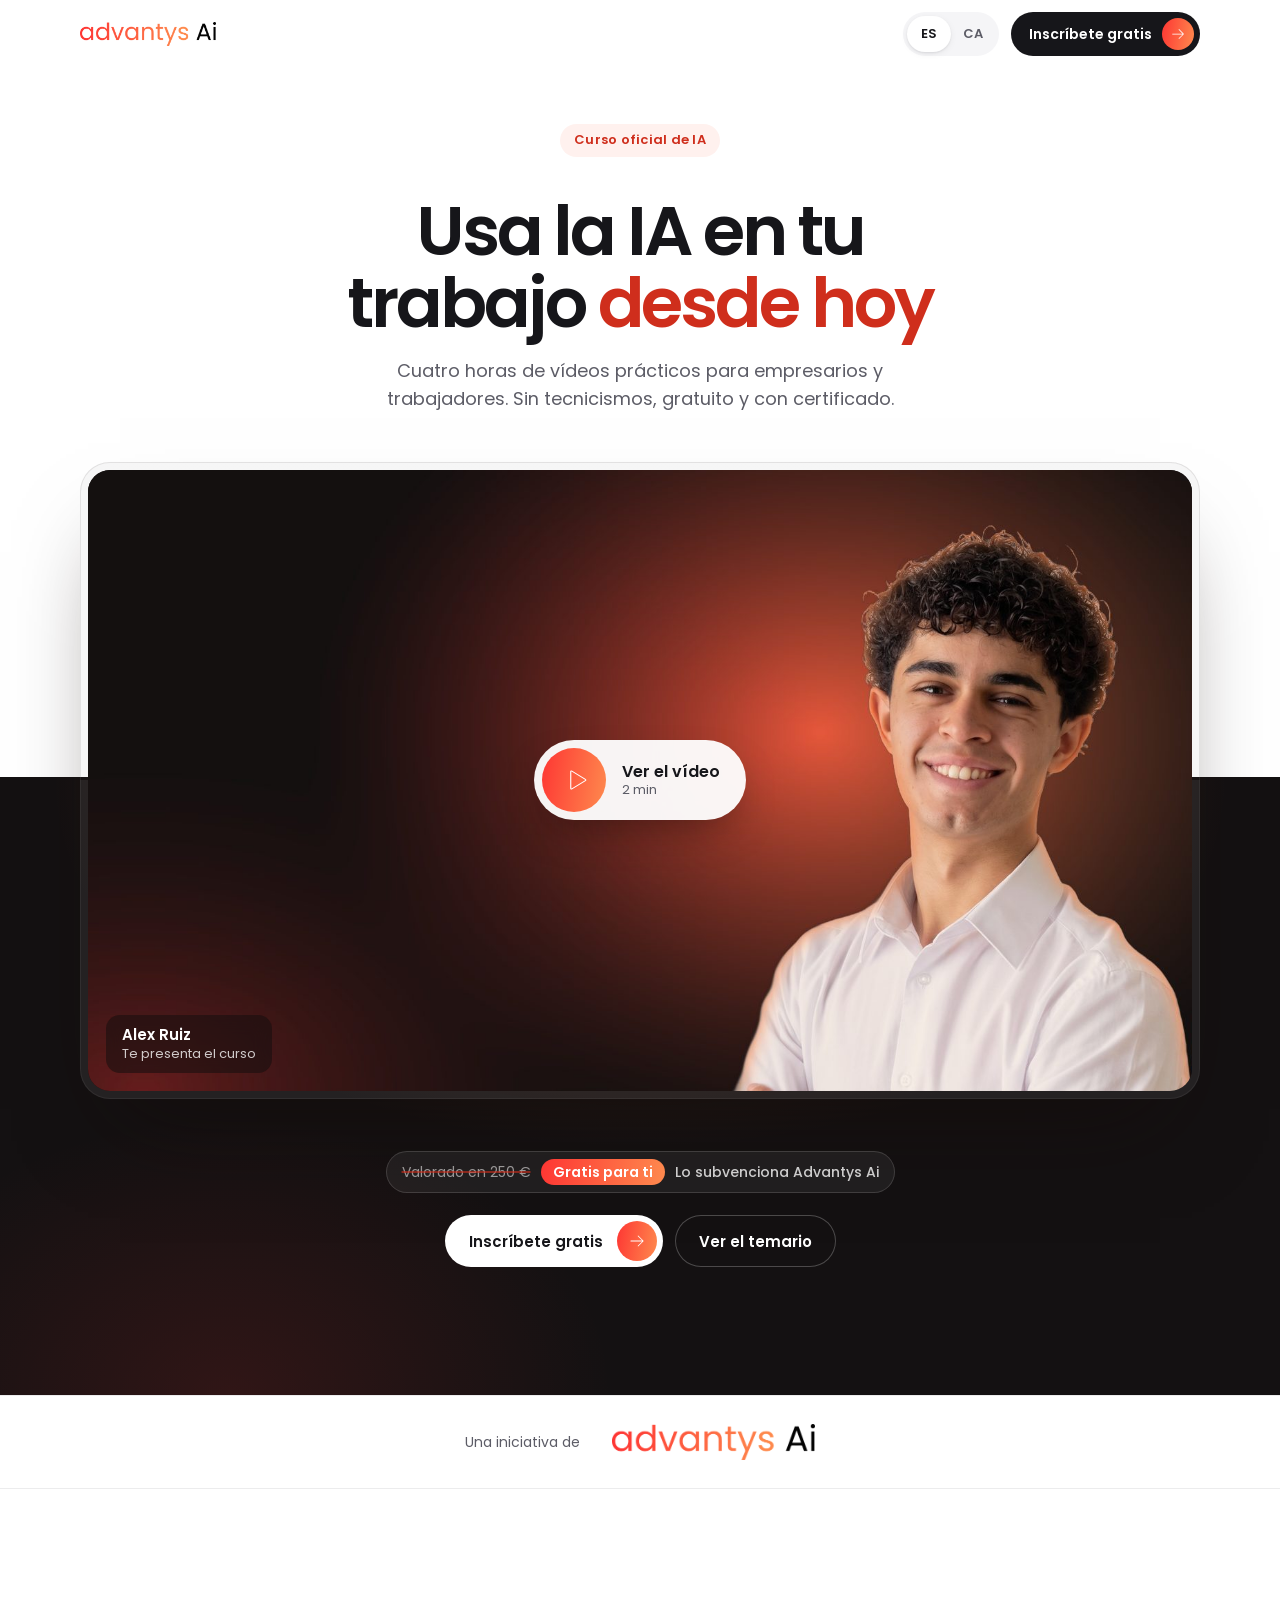
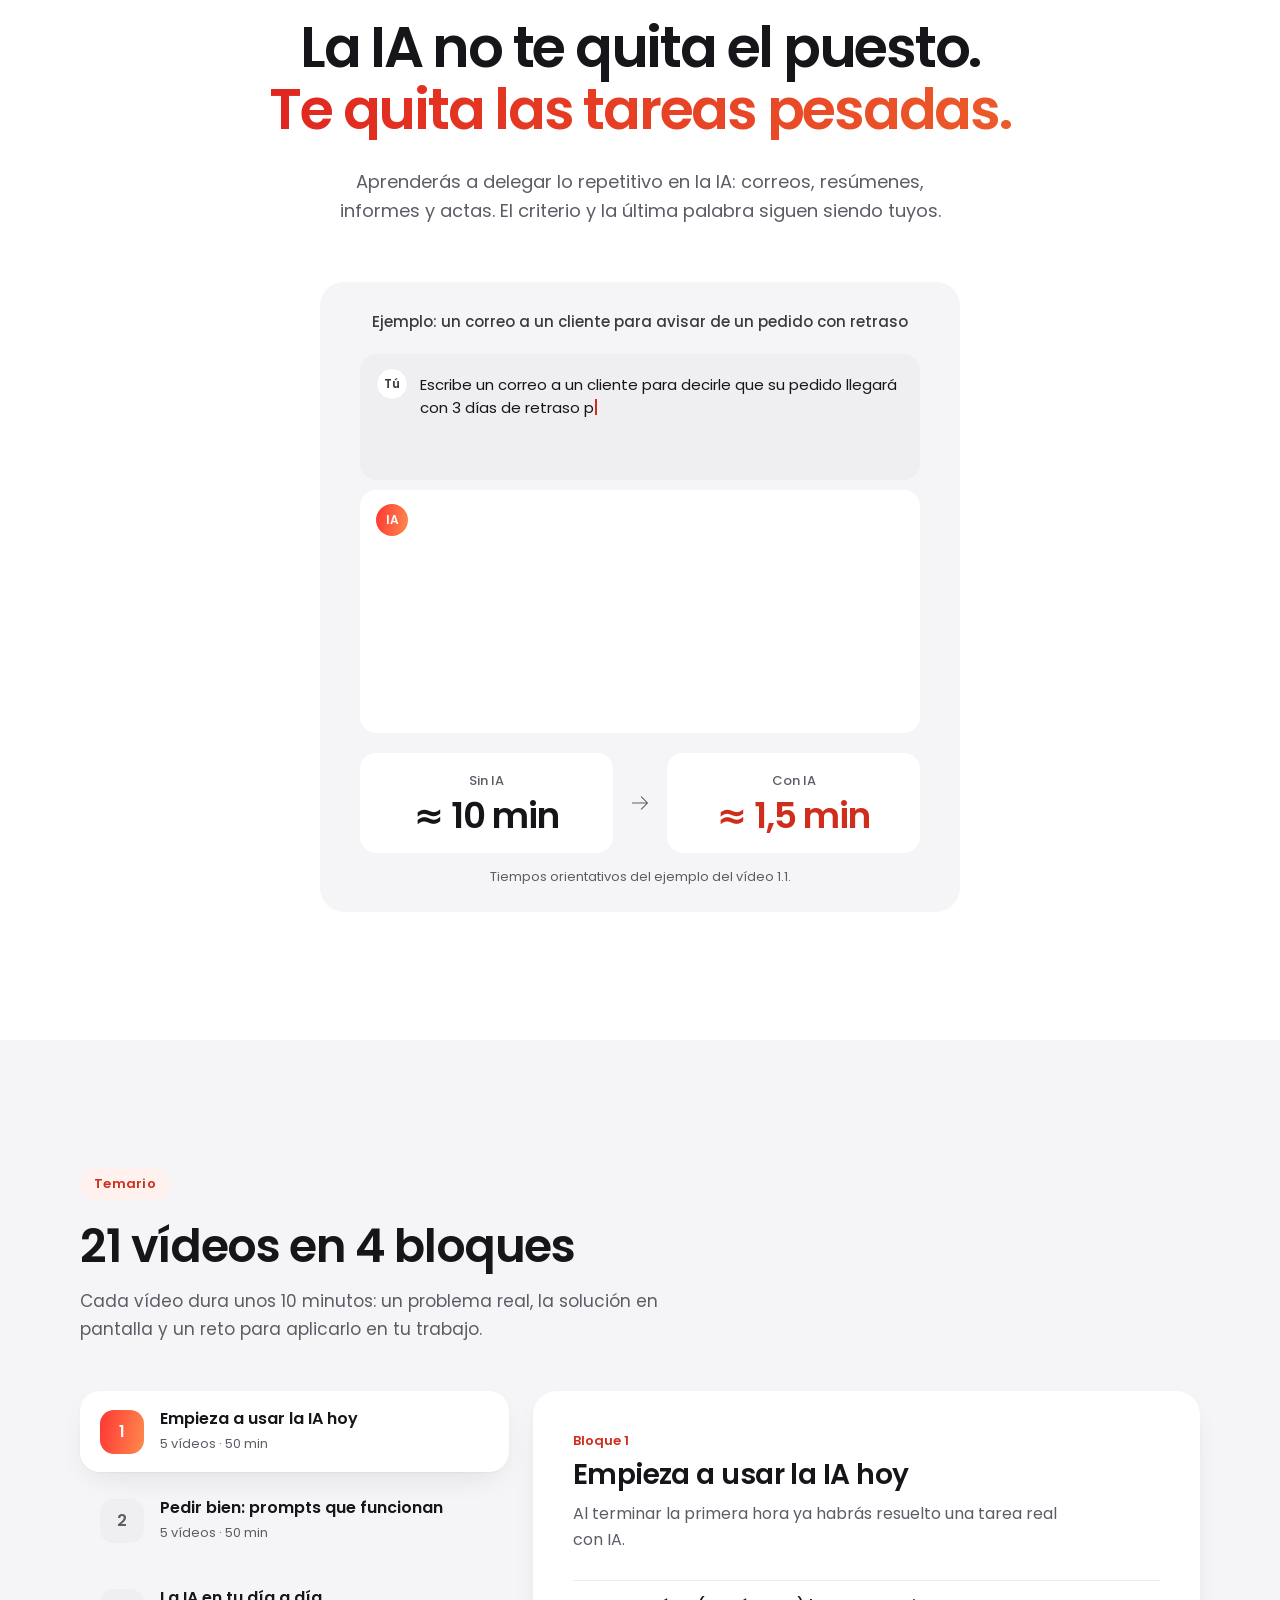
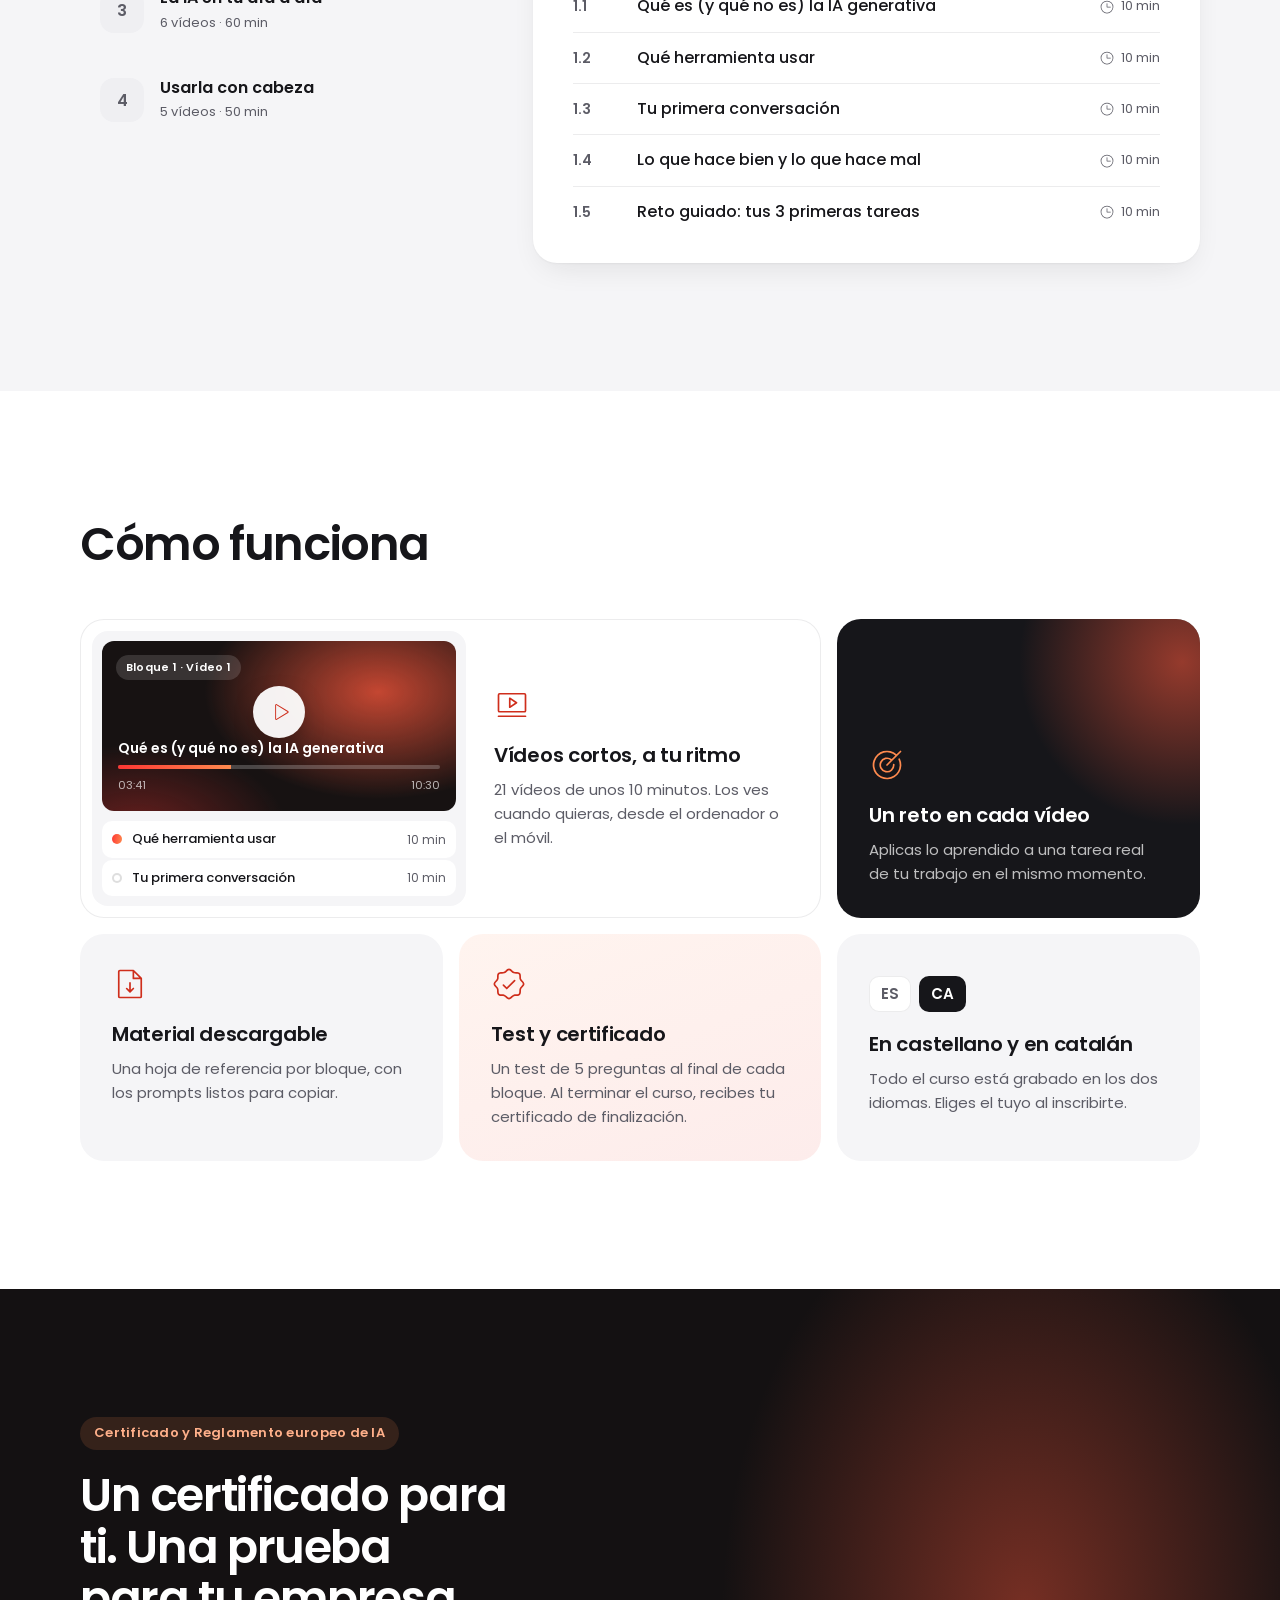
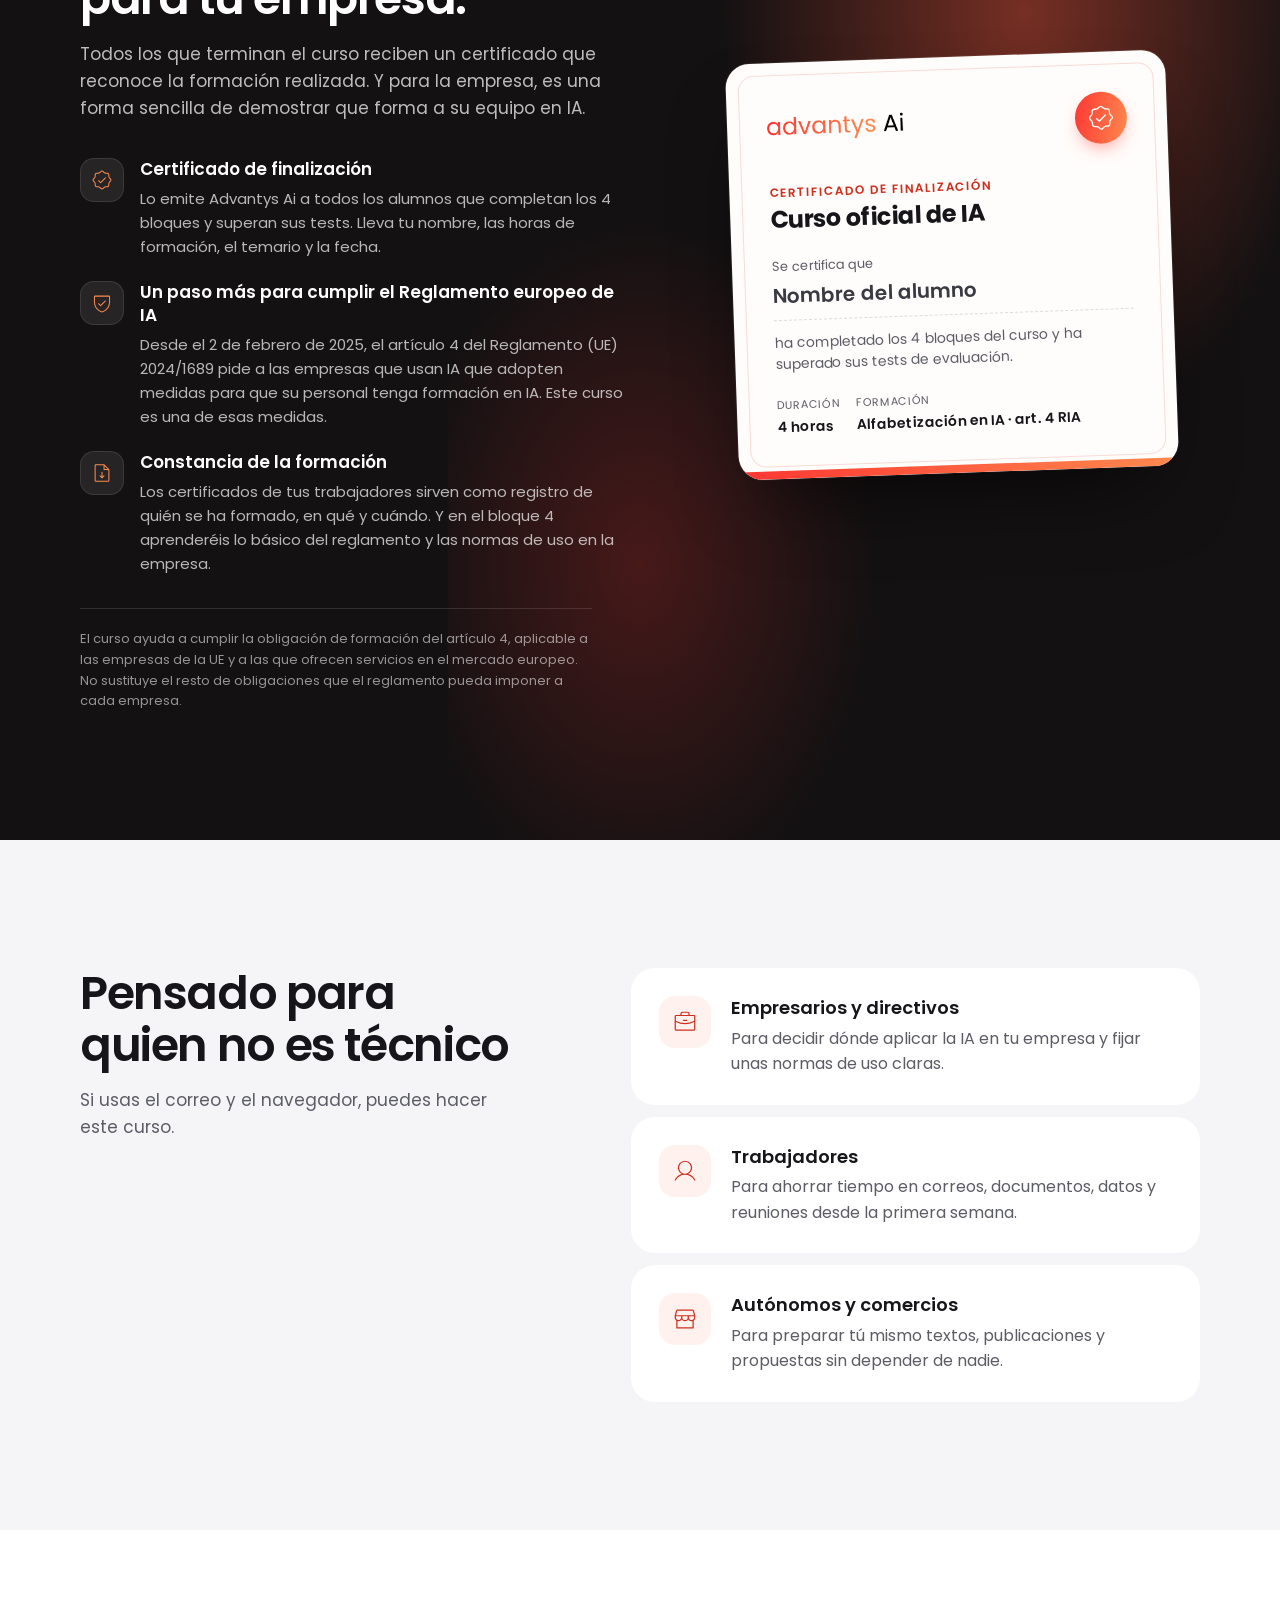
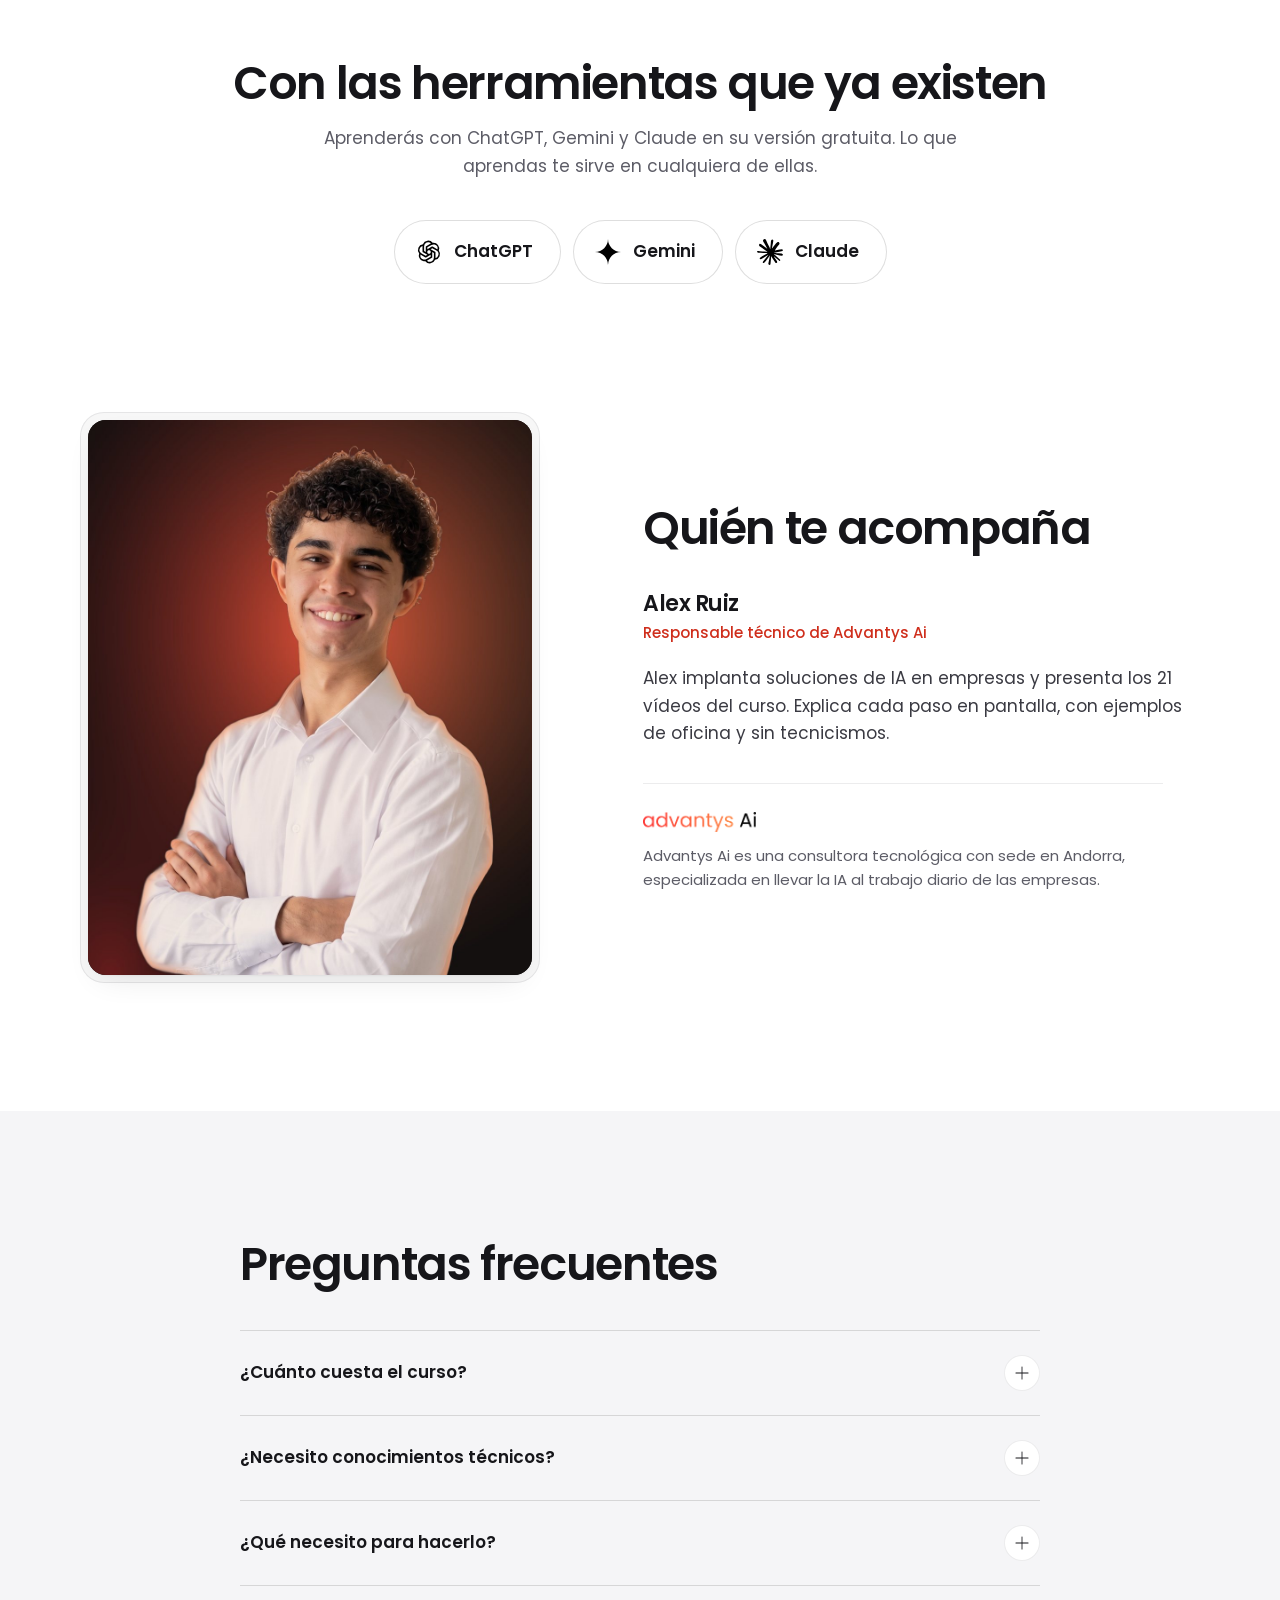
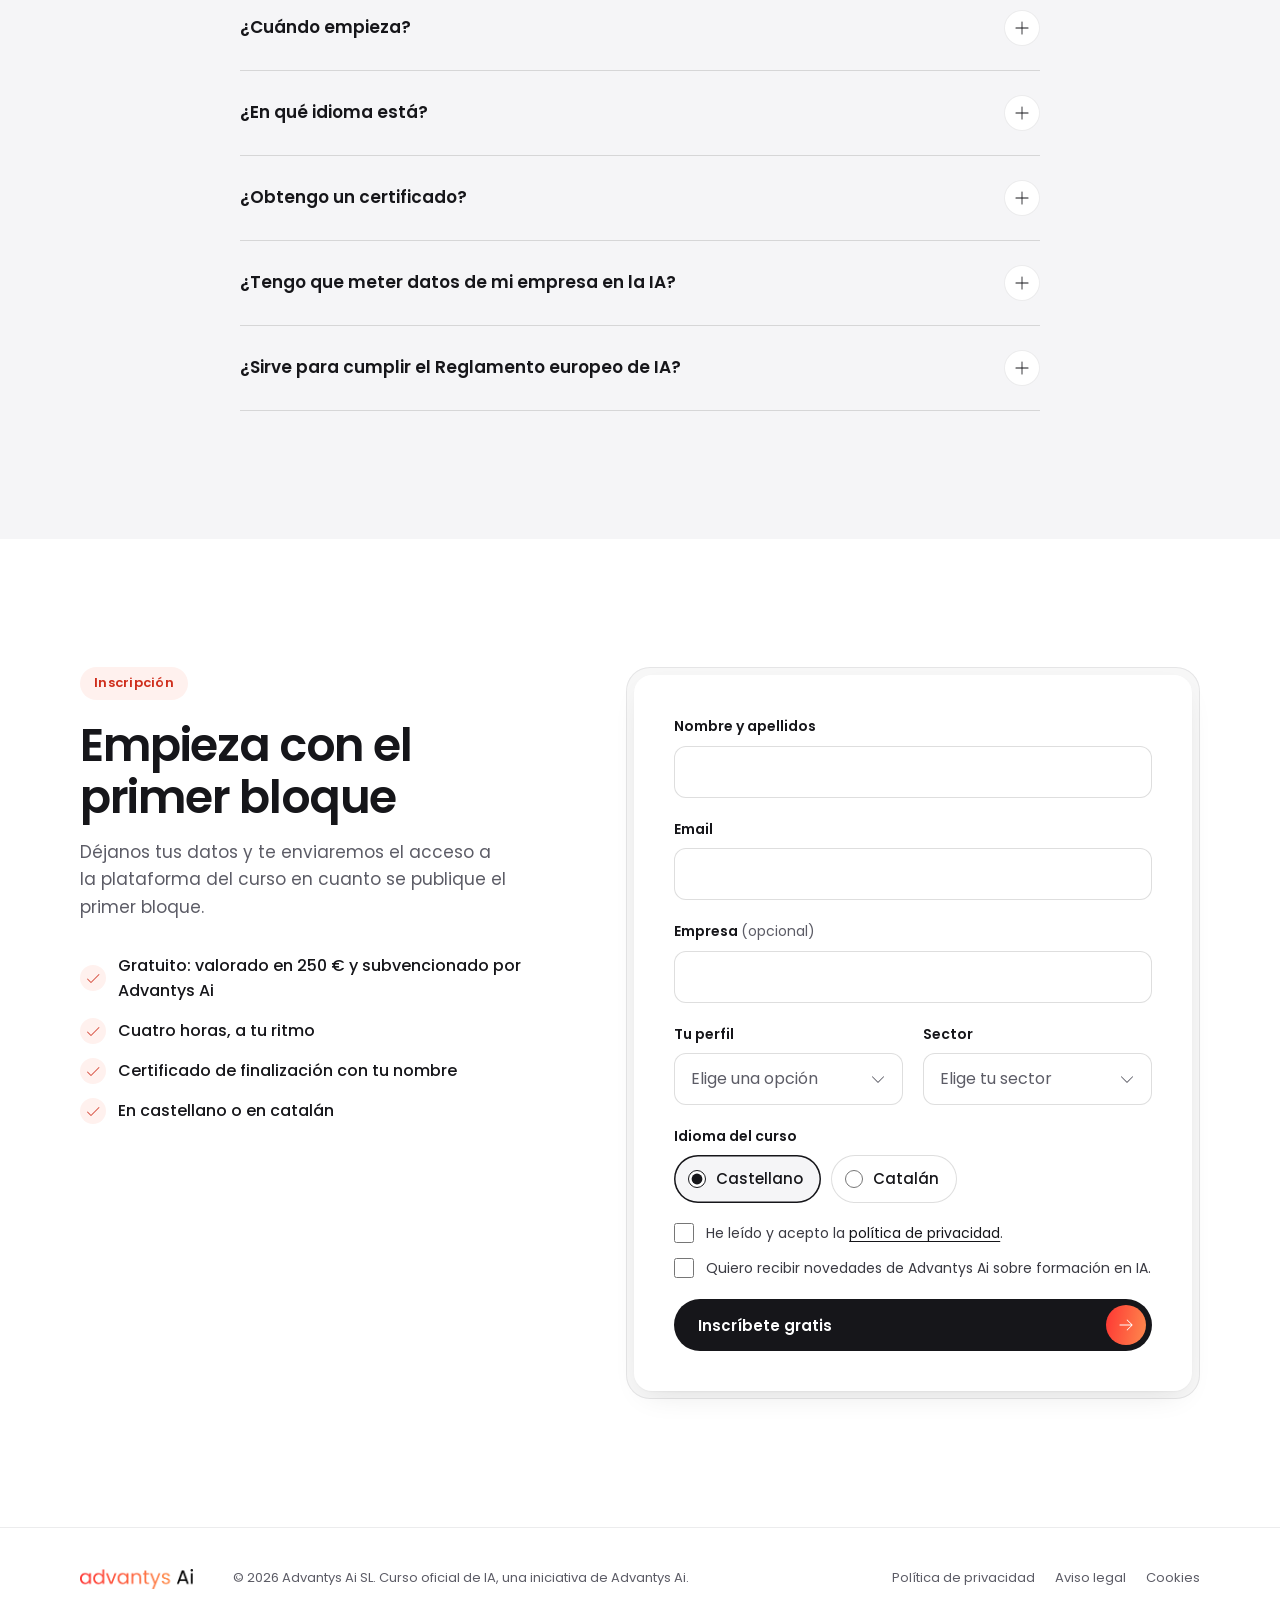
==== index.html @ 4da1bfba "Vista previa: el botón de pausa cambia a play cuando el vídeo está parado Co-Authored-By: Claude Opu" ====
<!doctype html>
<html lang="es" class="no-js">
<head>
  <meta charset="utf-8">
  <meta name="viewport" content="width=device-width, initial-scale=1, viewport-fit=cover">
  <title>Curso oficial de IA | Advantys Ai</title>
  <meta name="description" content="Curso gratuito para aprender a usar la inteligencia artificial en tu trabajo. Valorado en 250 € y subvencionado por Advantys Ai. 21 vídeos prácticos, en castellano y catalán, con certificado.">
  <!-- Landing interna de muestra: no indexar -->
  <meta name="robots" content="noindex, nofollow">
  <meta name="theme-color" content="#ffffff">
  <meta name="color-scheme" content="light">

  <meta property="og:type" content="website">
  <meta property="og:title" content="Curso oficial de IA">
  <meta property="og:description" content="Aprende a usar la IA en tu trabajo. Gratuito, en castellano y catalán, con certificado.">
  <meta property="og:image" content="https://ccandorra.advantys.ai/assets/img/og-image.jpg">
  <meta property="og:image:width" content="1200">
  <meta property="og:image:height" content="630">

  <link rel="icon" type="image/png" sizes="32x32" href="assets/img/favicon-32.png">
  <link rel="apple-touch-icon" href="assets/img/favicon-180.png">

  <link rel="preload" href="assets/fonts/poppins-latin-400-normal.woff2" as="font" type="font/woff2" crossorigin>
  <link rel="preload" href="assets/fonts/poppins-latin-600-normal.woff2" as="font" type="font/woff2" crossorigin>
  <link rel="stylesheet" href="assets/css/styles.css">

  <script>document.documentElement.classList.replace('no-js', 'js');</script>
</head>
<body>
  <svg xmlns="http://www.w3.org/2000/svg" aria-hidden="true" style="position:absolute;width:0;height:0;overflow:hidden">
    <!-- Iconos: Phosphor Icons (light), licencia MIT -->
    <symbol id="i-arrow-right" viewBox="0 0 256 256" fill="currentColor"><path d="M220.24,132.24l-72,72a6,6,0,0,1-8.48-8.48L201.51,134H40a6,6,0,0,1,0-12H201.51L139.76,60.24a6,6,0,0,1,8.48-8.48l72,72A6,6,0,0,1,220.24,132.24Z"/></symbol><symbol id="i-arrow-up-right" viewBox="0 0 256 256" fill="currentColor"><path d="M198,64V168a6,6,0,0,1-12,0V78.48L68.24,196.24a6,6,0,0,1-8.48-8.48L177.52,70H88a6,6,0,0,1,0-12H192A6,6,0,0,1,198,64Z"/></symbol><symbol id="i-play" viewBox="0 0 256 256" fill="currentColor"><path d="M231.36,116.19,87.28,28.06a14,14,0,0,0-14.18-.27A13.69,13.69,0,0,0,66,39.87V216.13a13.69,13.69,0,0,0,7.1,12.08,14,14,0,0,0,14.18-.27l144.08-88.13a13.82,13.82,0,0,0,0-23.62Zm-6.26,13.38L81,217.7a2,2,0,0,1-2.06,0,1.78,1.78,0,0,1-1-1.61V39.87a1.78,1.78,0,0,1,1-1.61A2.06,2.06,0,0,1,80,38a2,2,0,0,1,1,.31L225.1,126.43a1.82,1.82,0,0,1,0,3.14Z"/></symbol><symbol id="i-check" viewBox="0 0 256 256" fill="currentColor"><path d="M228.24,76.24l-128,128a6,6,0,0,1-8.48,0l-56-56a6,6,0,0,1,8.48-8.48L96,191.51,219.76,67.76a6,6,0,0,1,8.48,8.48Z"/></symbol><symbol id="i-clock" viewBox="0 0 256 256" fill="currentColor"><path d="M128,26A102,102,0,1,0,230,128,102.12,102.12,0,0,0,128,26Zm0,192a90,90,0,1,1,90-90A90.1,90.1,0,0,1,128,218Zm62-90a6,6,0,0,1-6,6H128a6,6,0,0,1-6-6V72a6,6,0,0,1,12,0v50h50A6,6,0,0,1,190,128Z"/></symbol><symbol id="i-certificate" viewBox="0 0 256 256" fill="currentColor"><path d="M126,136a6,6,0,0,1-6,6H72a6,6,0,0,1,0-12h48A6,6,0,0,1,126,136Zm-6-38H72a6,6,0,0,0,0,12h48a6,6,0,0,0,0-12Zm110,62.62V224a6,6,0,0,1-9,5.21l-25-14.3-25,14.3a6,6,0,0,1-9-5.21V198H40a14,14,0,0,1-14-14V56A14,14,0,0,1,40,42H216a14,14,0,0,1,14,14V87.38a49.91,49.91,0,0,1,0,73.24ZM196,86a38,38,0,1,0,38,38A38,38,0,0,0,196,86ZM162,186V160.62a50,50,0,0,1,56-81.51V56a2,2,0,0,0-2-2H40a2,2,0,0,0-2,2V184a2,2,0,0,0,2,2Zm56-17.11a49.91,49.91,0,0,1-44,0v44.77l19-10.87a6,6,0,0,1,6,0l19,10.87Z"/></symbol><symbol id="i-video" viewBox="0 0 256 256" fill="currentColor"><path d="M163.33,107l-48-32A6,6,0,0,0,106,80v64a6,6,0,0,0,9.33,5l48-32a6,6,0,0,0,0-10ZM118,132.79V91.21L149.18,112ZM216,42H40A14,14,0,0,0,26,56V168a14,14,0,0,0,14,14H216a14,14,0,0,0,14-14V56A14,14,0,0,0,216,42Zm2,126a2,2,0,0,1-2,2H40a2,2,0,0,1-2-2V56a2,2,0,0,1,2-2H216a2,2,0,0,1,2,2Zm12,40a6,6,0,0,1-6,6H32a6,6,0,0,1,0-12H224A6,6,0,0,1,230,208Z"/></symbol><symbol id="i-target" viewBox="0 0 256 256" fill="currentColor"><path d="M220.06,84a102.06,102.06,0,1,1-24.31-32.27l24-24a6,6,0,0,1,8.48,8.49l-96,96a6,6,0,1,1-8.48-8.49l29.39-29.4a42,42,0,1,0,16.78,31.24,6,6,0,1,1,12-.68A54,54,0,1,1,161.7,85.83l25.54-25.55a89.91,89.91,0,1,0,22,28.93A6,6,0,1,1,220.06,84Z"/></symbol><symbol id="i-translate" viewBox="0 0 256 256" fill="currentColor"><path d="M245.37,213.32l-56-112a6,6,0,0,0-10.74,0l-22.3,44.6A90,90,0,0,1,105,127.19,101.73,101.73,0,0,0,133.82,62H160a6,6,0,0,0,0-12H102V32a6,6,0,0,0-12,0V50H32a6,6,0,0,0,0,12h89.79A89.71,89.71,0,0,1,96,119.23,89.81,89.81,0,0,1,75.11,86,6,6,0,1,0,63.8,90,101.66,101.66,0,0,0,87,127.2,89.56,89.56,0,0,1,32,146a6,6,0,0,0,0,12,101.55,101.55,0,0,0,64-22.63,102.11,102.11,0,0,0,54.53,22.17l-27.89,55.78a6,6,0,0,0,10.74,5.36L147.71,190h72.58l14.34,28.68A6,6,0,0,0,240,222a5.87,5.87,0,0,0,2.68-.64A6,6,0,0,0,245.37,213.32ZM153.71,178,184,117.42,214.29,178Z"/></symbol><symbol id="i-plus" viewBox="0 0 256 256" fill="currentColor"><path d="M222,128a6,6,0,0,1-6,6H134v82a6,6,0,0,1-12,0V134H40a6,6,0,0,1,0-12h82V40a6,6,0,0,1,12,0v82h82A6,6,0,0,1,222,128Z"/></symbol><symbol id="i-file-arrow-down" viewBox="0 0 256 256" fill="currentColor"><path d="M212.24,83.76l-56-56A6,6,0,0,0,152,26H56A14,14,0,0,0,42,40V216a14,14,0,0,0,14,14H200a14,14,0,0,0,14-14V88A6,6,0,0,0,212.24,83.76ZM158,46.48,193.52,82H158ZM200,218H56a2,2,0,0,1-2-2V40a2,2,0,0,1,2-2h90V88a6,6,0,0,0,6,6h50V216A2,2,0,0,1,200,218Zm-43.76-62.24a6,6,0,0,1,0,8.48l-24,24a6,6,0,0,1-8.48,0l-24-24a6,6,0,0,1,8.48-8.48L122,169.51V120a6,6,0,0,1,12,0v49.51l13.76-13.75A6,6,0,0,1,156.24,155.76Z"/></symbol><symbol id="i-briefcase" viewBox="0 0 256 256" fill="currentColor"><path d="M106,112a6,6,0,0,1,6-6h32a6,6,0,0,1,0,12H112A6,6,0,0,1,106,112ZM230,72V200a14,14,0,0,1-14,14H40a14,14,0,0,1-14-14V72A14,14,0,0,1,40,58H82V48a22,22,0,0,1,22-22h48a22,22,0,0,1,22,22V58h42A14,14,0,0,1,230,72ZM94,58h68V48a10,10,0,0,0-10-10H104A10,10,0,0,0,94,48ZM38,72v42.79A186,186,0,0,0,128,138a185.91,185.91,0,0,0,90-23.22V72a2,2,0,0,0-2-2H40A2,2,0,0,0,38,72ZM218,200V128.37A198.12,198.12,0,0,1,128,150a198.05,198.05,0,0,1-90-21.62V200a2,2,0,0,0,2,2H216A2,2,0,0,0,218,200Z"/></symbol><symbol id="i-user" viewBox="0 0 256 256" fill="currentColor"><path d="M229.19,213c-15.81-27.32-40.63-46.49-69.47-54.62a70,70,0,1,0-63.44,0C67.44,166.5,42.62,185.67,26.81,213a6,6,0,1,0,10.38,6C56.4,185.81,90.34,166,128,166s71.6,19.81,90.81,53a6,6,0,1,0,10.38-6ZM70,96a58,58,0,1,1,58,58A58.07,58.07,0,0,1,70,96Z"/></symbol><symbol id="i-storefront" viewBox="0 0 256 256" fill="currentColor"><path d="M26.22,94.41A6,6,0,0,0,26,96v16A38,38,0,0,0,42,143V216a6,6,0,0,0,6,6H208a6,6,0,0,0,6-6V143A38,38,0,0,0,230,112V96a5.91,5.91,0,0,0-.23-1.64L215.43,44.15A14.07,14.07,0,0,0,202,34H54A14.07,14.07,0,0,0,40.57,44.15Zm25.89-47A2,2,0,0,1,54,46H202a2,2,0,0,1,1.92,1.45L216.05,90H40ZM102,102h52v10a26,26,0,0,1-52,0Zm-64,0H90v10a26,26,0,0,1-38.18,23,6,6,0,0,0-1.65-1A26,26,0,0,1,38,112ZM202,210H54V148.66a38,38,0,0,0,42-16.21,37.95,37.95,0,0,0,64,0,38,38,0,0,0,42,16.21Zm3.83-76a6,6,0,0,0-1.65,1A26,26,0,0,1,166,112V102h52v10A26,26,0,0,1,205.83,134Z"/></symbol><symbol id="i-shield-check" viewBox="0 0 256 256" fill="currentColor"><path d="M208,42H48A14,14,0,0,0,34,56v56c0,51.94,25.12,83.4,46.2,100.64,22.73,18.6,45.27,24.89,46.22,25.15a6,6,0,0,0,3.16,0c.95-.26,23.49-6.55,46.22-25.15C196.88,195.4,222,163.94,222,112V56A14,14,0,0,0,208,42Zm2,70c0,37.76-13.94,68.39-41.44,91.06A131.17,131.17,0,0,1,128,225.72a130.94,130.94,0,0,1-40.56-22.66C59.94,180.39,46,149.76,46,112V56a2,2,0,0,1,2-2H208a2,2,0,0,1,2,2ZM172.24,99.76a6,6,0,0,1,0,8.48l-56,56a6,6,0,0,1-8.48,0l-24-24a6,6,0,0,1,8.48-8.48L112,151.51l51.76-51.75A6,6,0,0,1,172.24,99.76Z"/></symbol><symbol id="i-seal-check" viewBox="0 0 256 256" fill="currentColor"><path d="M224.42,104.2c-3.9-4.07-7.93-8.27-9.55-12.18-1.5-3.63-1.58-9-1.67-14.68-.14-9.38-.3-20-7.42-27.12S188,42.94,178.66,42.8c-5.68-.09-11-.17-14.68-1.67-3.91-1.62-8.11-5.65-12.18-9.55C145.16,25.22,137.64,18,128,18s-17.16,7.22-23.8,13.58c-4.07,3.9-8.27,7.93-12.18,9.55-3.63,1.5-9,1.58-14.68,1.67-9.38.14-20,.3-27.12,7.42S42.94,68,42.8,77.34c-.09,5.68-.17,11-1.67,14.68-1.62,3.91-5.65,8.11-9.55,12.18C25.22,110.84,18,118.36,18,128s7.22,17.16,13.58,23.8c3.9,4.07,7.93,8.27,9.55,12.18,1.5,3.63,1.58,9,1.67,14.68.14,9.38.3,20,7.42,27.12S68,213.06,77.34,213.2c5.68.09,11,.17,14.68,1.67,3.91,1.62,8.11,5.65,12.18,9.55C110.84,230.78,118.36,238,128,238s17.16-7.22,23.8-13.58c4.07-3.9,8.27-7.93,12.18-9.55,3.63-1.5,9-1.58,14.68-1.67,9.38-.14,20-.3,27.12-7.42s7.28-17.74,7.42-27.12c.09-5.68.17-11,1.67-14.68,1.62-3.91,5.65-8.11,9.55-12.18C230.78,145.16,238,137.64,238,128S230.78,110.84,224.42,104.2Zm-8.66,39.3c-4.67,4.86-9.5,9.9-12,15.9-2.38,5.74-2.48,12.52-2.58,19.08-.11,7.44-.23,15.14-3.9,18.82s-11.38,3.79-18.82,3.9c-6.56.1-13.34.2-19.08,2.58-6,2.48-11,7.31-15.91,12-5.25,5-10.68,10.24-15.49,10.24s-10.24-5.21-15.5-10.24c-4.86-4.67-9.9-9.5-15.9-12-5.74-2.38-12.52-2.48-19.08-2.58-7.44-.11-15.14-.23-18.82-3.9s-3.79-11.38-3.9-18.82c-.1-6.56-.2-13.34-2.58-19.08-2.48-6-7.31-11-12-15.91C35.21,138.24,30,132.81,30,128s5.21-10.24,10.24-15.5c4.67-4.86,9.5-9.9,12-15.9,2.38-5.74,2.48-12.52,2.58-19.08.11-7.44.23-15.14,3.9-18.82s11.38-3.79,18.82-3.9c6.56-.1,13.34-.2,19.08-2.58,6-2.48,11-7.31,15.91-12C117.76,35.21,123.19,30,128,30s10.24,5.21,15.5,10.24c4.86,4.67,9.9,9.5,15.9,12,5.74,2.38,12.52,2.48,19.08,2.58,7.44.11,15.14.23,18.82,3.9s3.79,11.38,3.9,18.82c.1,6.56.2,13.34,2.58,19.08,2.48,6,7.31,11,12,15.91,5,5.25,10.24,10.68,10.24,15.49S220.79,138.24,215.76,143.5ZM172.24,99.76a6,6,0,0,1,0,8.48l-56,56a6,6,0,0,1-8.48,0l-24-24a6,6,0,0,1,8.48-8.48L112,151.51l51.76-51.75A6,6,0,0,1,172.24,99.76Z"/></symbol><symbol id="i-warning-circle" viewBox="0 0 256 256" fill="currentColor"><path d="M128,26A102,102,0,1,0,230,128,102.12,102.12,0,0,0,128,26Zm0,192a90,90,0,1,1,90-90A90.1,90.1,0,0,1,128,218Zm-6-82V80a6,6,0,0,1,12,0v56a6,6,0,0,1-12,0Zm16,36a10,10,0,1,1-10-10A10,10,0,0,1,138,172Z"/></symbol><symbol id="i-spinner-gap" viewBox="0 0 256 256" fill="currentColor"><path d="M134,32V64a6,6,0,0,1-12,0V32a6,6,0,0,1,12,0Zm90,90H192a6,6,0,0,0,0,12h32a6,6,0,0,0,0-12Zm-46.5,47A6,6,0,0,0,169,177.5l22.63,22.62a6,6,0,0,0,8.48-8.48ZM128,186a6,6,0,0,0-6,6v32a6,6,0,0,0,12,0V192A6,6,0,0,0,128,186ZM78.5,169,55.88,191.64a6,6,0,1,0,8.48,8.48L87,177.5A6,6,0,1,0,78.5,169ZM70,128a6,6,0,0,0-6-6H32a6,6,0,0,0,0,12H64A6,6,0,0,0,70,128ZM64.36,55.88a6,6,0,0,0-8.48,8.48L78.5,87A6,6,0,1,0,87,78.5Z"/></symbol><symbol id="i-check-circle" viewBox="0 0 256 256" fill="currentColor"><path d="M172.24,99.76a6,6,0,0,1,0,8.48l-56,56a6,6,0,0,1-8.48,0l-24-24a6,6,0,0,1,8.48-8.48L112,151.51l51.76-51.75A6,6,0,0,1,172.24,99.76ZM230,128A102,102,0,1,1,128,26,102.12,102.12,0,0,1,230,128Zm-12,0a90,90,0,1,0-90,90A90.1,90.1,0,0,0,218,128Z"/></symbol><symbol id="i-lightning" viewBox="0 0 256 256" fill="currentColor"><path d="M213.84,118.63a6,6,0,0,0-3.73-4.25L150.88,92.17l15-75a6,6,0,0,0-10.27-5.27l-112,120a6,6,0,0,0,2.28,9.71l59.23,22.21-15,75a6,6,0,0,0,3.14,6.52A6.07,6.07,0,0,0,96,246a6,6,0,0,0,4.39-1.91l112-120A6,6,0,0,0,213.84,118.63ZM106,220.46l11.85-59.28a6,6,0,0,0-3.77-6.8l-55.6-20.85,91.46-98L138.12,94.82a6,6,0,0,0,3.77,6.8l55.6,20.85Z"/></symbol><symbol id="i-caret-down" viewBox="0 0 256 256" fill="currentColor"><path d="M212.24,100.24l-80,80a6,6,0,0,1-8.48,0l-80-80a6,6,0,0,1,8.48-8.48L128,167.51l75.76-75.75a6,6,0,0,1,8.48,8.48Z"/></symbol><symbol id="i-image" viewBox="0 0 256 256" fill="currentColor"><path d="M216,42H40A14,14,0,0,0,26,56V200a14,14,0,0,0,14,14H216a14,14,0,0,0,14-14V56A14,14,0,0,0,216,42ZM40,54H216a2,2,0,0,1,2,2V163.57L188.53,134.1a14,14,0,0,0-19.8,0l-21.42,21.42L101.9,110.1a14,14,0,0,0-19.8,0L38,154.2V56A2,2,0,0,1,40,54ZM38,200V171.17l52.58-52.58a2,2,0,0,1,2.84,0L176.83,202H40A2,2,0,0,1,38,200Zm178,2H193.8l-38-38,21.41-21.42a2,2,0,0,1,2.83,0l38,38V200A2,2,0,0,1,216,202ZM146,100a10,10,0,1,1,10,10A10,10,0,0,1,146,100Z"/></symbol></svg>

  <a class="skip-link" href="#inscripcion" data-i18n="nav.cta">Inscríbete gratis</a>

  <!-- Cabecera -->
  <header class="site-header" data-header>
    <div class="container header-inner">
      <a class="brand" href="#top" data-i18n-attr="aria-label:nav.home" aria-label="Curso oficial de IA, inicio">
        <img src="assets/img/logo-advantys-ai-480.png" srcset="assets/img/logo-advantys-ai-480.png 1x, assets/img/logo-advantys-ai-960.png 2x" width="136" height="24" alt="Advantys Ai">
      </a>
      <div class="header-actions">
        <div class="lang-switch" role="group" data-i18n-attr="aria-label:nav.lang" aria-label="Idioma">
          <span class="lang-indicator" aria-hidden="true"></span>
          <button type="button" class="lang-btn" data-lang="es" aria-pressed="true" lang="es">ES</button>
          <button type="button" class="lang-btn" data-lang="ca" aria-pressed="false" lang="ca">CA</button>
        </div>
        <a class="btn btn-primary btn-sm" href="#inscripcion">
          <span data-i18n="nav.cta">Inscríbete gratis</span>
          <span class="btn-icon" aria-hidden="true"><svg><use href="#i-arrow-right"/></svg></span>
        </a>
      </div>
    </div>
  </header>
  <div class="header-sentinel" data-header-sentinel aria-hidden="true"></div>

  <main id="top">

    <!-- Portada -->
    <section class="hero">
      <div class="container hero-head">
        <p class="eyebrow load-in" style="--i:0" data-i18n="hero.eyebrow">Curso oficial de IA</p>
        <h1 class="hero-title load-in" style="--i:1" data-i18n="hero.title">Usa la IA en tu trabajo <span class="accent">desde hoy</span></h1>
        <p class="hero-sub load-in" style="--i:2" data-i18n="hero.sub">Cuatro horas de vídeos prácticos para empresarios y trabajadores. Sin tecnicismos, gratuito y con certificado.</p>
      </div>

      <div class="hero-stage">
        <div class="container">
          <div class="hero-media load-in" style="--i:3">
            <!--
              Vídeo de presentación de Alex, alojado en YouTube. Para cambiarlo, pon el ID del vídeo
              nuevo en data-youtube-id (lo que va después de youtu.be/ en el enlace) y su duración
              en hero.duration (i18n.js). La imagen de portada es assets/img/hero-poster.jpg.
              YouTube no se carga hasta que el visitante pulsa el play. Sin controles de avance.
            -->
            <div class="hero-player" data-player data-youtube-id="9ukXJ55jGDc" data-state="idle">
              <img class="player-poster" src="assets/img/hero-poster.jpg" width="1600" height="900" data-player-poster
                   data-i18n-attr="alt:hero.video" alt="Vídeo de presentación del curso con Alex Ruiz">
              <div class="player-frame" data-player-frame></div>

              <button class="player-surface" type="button" data-player-toggle tabindex="-1" aria-hidden="true"></button>

              <div class="player-cover" data-player-cover>
                <button class="player-start" type="button" data-player-play data-i18n-attr="aria-label:hero.play" aria-label="Ver el vídeo de presentación">
                  <span class="player-start-icon" aria-hidden="true"><svg><use href="#i-play"/></svg></span>
                  <span class="player-start-text">
                    <span class="player-start-label" data-player-label data-i18n="player.watch">Ver el vídeo</span>
                    <span class="player-start-time" data-i18n="hero.duration">2 min</span>
                  </span>
                </button>
                <div class="player-end" data-player-end hidden>
                  <a class="btn btn-primary" href="#inscripcion">
                    <span data-i18n="nav.cta">Inscríbete gratis</span>
                    <span class="btn-icon" aria-hidden="true"><svg><use href="#i-arrow-right"/></svg></span>
                  </a>
                  <button class="btn btn-ghost-dark" type="button" data-player-replay data-i18n="player.replay">Volver a verlo</button>
                </div>
                <p class="player-caption">
                  <span class="player-caption-name">Alex Ruiz</span>
                  <span data-i18n="hero.caption">Te presenta el curso</span>
                </p>
              </div>

              <div class="player-bar" data-player-bar hidden>
                <div class="player-progress" aria-hidden="true"><span data-player-progress></span></div>
                <div class="player-controls">
                  <button class="player-ctl" type="button" data-player-pause data-i18n-attr="aria-label:player.pause" aria-label="Pausar">
                    <svg class="ico-pause" viewBox="0 0 24 24" aria-hidden="true"><rect x="6" y="5" width="4" height="14" rx="1.2"/><rect x="14" y="5" width="4" height="14" rx="1.2"/></svg>
                    <svg class="ico-play" viewBox="0 0 24 24" aria-hidden="true"><path d="M8 5.6v12.8a1 1 0 0 0 1.5.86l10.4-6.4a1 1 0 0 0 0-1.72L9.5 4.74A1 1 0 0 0 8 5.6z"/></svg>
                  </button>
                  <button class="player-ctl" type="button" data-player-mute aria-pressed="false" data-i18n-attr="aria-label:player.mute" aria-label="Silenciar">
                    <svg class="ico-sound" viewBox="0 0 24 24" aria-hidden="true"><path d="M4 9.5h3.2L12 5.5v13l-4.8-4H4z"/><path d="M15.5 9a4.2 4.2 0 0 1 0 6M18 6.5a7.6 7.6 0 0 1 0 11" fill="none" stroke="currentColor" stroke-width="1.8" stroke-linecap="round"/></svg>
                    <svg class="ico-muted" viewBox="0 0 24 24" aria-hidden="true"><path d="M4 9.5h3.2L12 5.5v13l-4.8-4H4z"/><path d="M16 9.5l5 5M21 9.5l-5 5" fill="none" stroke="currentColor" stroke-width="1.8" stroke-linecap="round"/></svg>
                  </button>
                  <button class="player-ctl" type="button" data-player-fullscreen hidden data-i18n-attr="aria-label:player.fullscreen" aria-label="Pantalla completa">
                    <svg viewBox="0 0 24 24" aria-hidden="true"><path d="M4 9V4h5M15 4h5v5M20 15v5h-5M9 20H4v-5" fill="none" stroke="currentColor" stroke-width="1.8" stroke-linecap="round" stroke-linejoin="round"/></svg>
                  </button>
                </div>
              </div>
            </div>
          </div>

          <div class="hero-offer load-in" style="--i:4">
            <p class="price-badge price-badge-dark">
              <span class="price-old" data-i18n="price.value">Valorado en 250 €</span>
              <span class="price-free" data-i18n="price.free">Gratis para ti</span>
              <span class="price-note" data-i18n="price.note">Lo subvenciona Advantys Ai</span>
            </p>
            <div class="hero-ctas">
              <a class="btn btn-primary btn-on-dark" href="#inscripcion">
                <span data-i18n="nav.cta">Inscríbete gratis</span>
                <span class="btn-icon" aria-hidden="true"><svg><use href="#i-arrow-right"/></svg></span>
              </a>
              <a class="btn btn-ghost-dark" href="#temario" data-i18n="hero.cta2">Ver el temario</a>
            </div>
          </div>
        </div>
      </div>
    </section>

    <!-- Organizadores -->
    <section class="partners" aria-labelledby="partners-label">
      <div class="container partners-inner" data-reveal>
        <p id="partners-label" class="partners-label" data-i18n="partners.label">Una iniciativa de</p>
        <div class="partners-logos">
          <img class="partners-advantys" src="assets/img/logo-advantys-ai-480.png" srcset="assets/img/logo-advantys-ai-480.png 1x, assets/img/logo-advantys-ai-960.png 2x" width="204" height="36" alt="Advantys Ai">
        </div>
      </div>
    </section>

    <!-- Mensaje central -->
    <section class="manifesto">
      <div class="container manifesto-inner">
        <h2 class="manifesto-title" data-reveal>
          <span data-i18n="manifesto.a">La IA no te quita el puesto.</span>
          <span class="gradient-text" data-i18n="manifesto.b">Te quita las tareas pesadas.</span>
        </h2>
        <p class="manifesto-body" data-reveal style="--i:1" data-i18n="manifesto.body">Aprenderás a delegar lo repetitivo en la IA: correos, resúmenes, informes y actas. El criterio y la última palabra siguen siendo tuyos.</p>

        <figure class="compare" data-reveal style="--i:2">
          <figcaption class="compare-caption" data-i18n="manifesto.example">Ejemplo: un correo a un cliente para avisar de un pedido con retraso</figcaption>

          <!-- Demostración: se escribe el prompt del vídeo 1.1 y aparece el correo. Textos en i18n.js (demo.*) -->
          <div class="demo" data-demo>
            <p class="sr-only" data-demo-sr></p>
            <div class="demo-msg demo-msg-user" aria-hidden="true">
              <span class="demo-who" data-i18n="demo.you">Tú</span>
              <p class="demo-prompt">
                <span class="demo-ghost" data-demo-ghost></span>
                <span class="demo-typed"><span data-demo-typed></span><span class="demo-caret"></span></span>
              </p>
            </div>
            <div class="demo-msg demo-msg-ai" aria-hidden="true">
              <span class="demo-who demo-who-ai">IA</span>
              <div class="demo-answer" data-demo-answer></div>
            </div>
          </div>
          <div class="compare-row">
            <div class="compare-item">
              <span class="compare-label" data-i18n="manifesto.before">Sin IA</span>
              <span class="compare-value">≈ 10 min</span>
            </div>
            <span class="compare-arrow" aria-hidden="true"><svg><use href="#i-arrow-right"/></svg></span>
            <div class="compare-item is-after">
              <span class="compare-label" data-i18n="manifesto.after">Con IA</span>
              <span class="compare-value">≈ 1,5 min</span>
            </div>
          </div>
          <p class="compare-note" data-i18n="manifesto.note">Tiempos orientativos del ejemplo del vídeo 1.1.</p>
        </figure>
      </div>
    </section>

    <!-- Temario -->
    <section class="program" id="temario" aria-labelledby="program-title">
      <div class="container">
        <header class="section-head" data-reveal>
          <p class="eyebrow" data-i18n="program.eyebrow">Temario</p>
          <h2 id="program-title" class="section-title" data-i18n="program.title">21 vídeos en 4 bloques</h2>
          <p class="section-sub" data-i18n="program.sub">Cada vídeo dura unos 10 minutos: un problema real, la solución en pantalla y un reto para aplicarlo en tu trabajo.</p>
        </header>

        <div class="program-grid" data-reveal style="--i:1">
          <div class="program-tabs" role="tablist" data-program-tabs data-i18n-attr="aria-label:program.tablist" aria-label="Bloques del curso"></div>
          <div class="program-panel" role="tabpanel" data-program-panel tabindex="0"></div>
        </div>
      </div>
    </section>

    <!-- Cómo funciona -->
    <section class="how" aria-labelledby="how-title">
      <div class="container">
        <h2 id="how-title" class="section-title" data-reveal data-i18n="how.title">Cómo funciona</h2>

        <div class="bento">
          <article class="cell cell-video" data-reveal style="--i:0">
            <div class="lesson-mock" aria-hidden="true">
              <div class="lesson-screen">
                <span class="lesson-chip" data-i18n="mock.chip">Bloque 1 · Vídeo 1</span>
                <span class="lesson-play"><svg><use href="#i-play"/></svg></span>
                <p class="lesson-title" data-i18n="mock.title">Qué es (y qué no es) la IA generativa</p>
                <div class="lesson-bar"><span></span></div>
                <p class="lesson-time"><span>03:41</span><span>10:30</span></p>
              </div>
              <ul class="lesson-next">
                <li><span class="lesson-dot is-done"></span><span data-i18n="mock.next1">Qué herramienta usar</span><span class="lesson-min">10 min</span></li>
                <li><span class="lesson-dot"></span><span data-i18n="mock.next2">Tu primera conversación</span><span class="lesson-min">10 min</span></li>
              </ul>
            </div>
            <div class="cell-body">
              <svg class="cell-icon" aria-hidden="true"><use href="#i-video"/></svg>
              <h3 data-i18n="how.video.t">Vídeos cortos, a tu ritmo</h3>
              <p data-i18n="how.video.d">21 vídeos de unos 10 minutos. Los ves cuando quieras, desde el ordenador o el móvil.</p>
            </div>
          </article>

          <article class="cell cell-challenge" data-reveal style="--i:1">
            <svg class="cell-icon" aria-hidden="true"><use href="#i-target"/></svg>
            <h3 data-i18n="how.challenge.t">Un reto en cada vídeo</h3>
            <p data-i18n="how.challenge.d">Aplicas lo aprendido a una tarea real de tu trabajo en el mismo momento.</p>
          </article>

          <article class="cell cell-material" data-reveal style="--i:0">
            <svg class="cell-icon" aria-hidden="true"><use href="#i-file-arrow-down"/></svg>
            <h3 data-i18n="how.material.t">Material descargable</h3>
            <p data-i18n="how.material.d">Una hoja de referencia por bloque, con los prompts listos para copiar.</p>
          </article>

          <article class="cell cell-cert" data-reveal style="--i:1">
            <svg class="cell-icon" aria-hidden="true"><use href="#i-seal-check"/></svg>
            <h3 data-i18n="how.cert.t">Test y certificado</h3>
            <p data-i18n="how.cert.d">Un test de 5 preguntas al final de cada bloque. Al terminar el curso, recibes tu certificado de finalización.</p>
          </article>

          <article class="cell cell-lang" data-reveal style="--i:2">
            <p class="lang-mark" aria-hidden="true"><span>ES</span><span>CA</span></p>
            <h3 data-i18n="how.lang.t">En castellano y en catalán</h3>
            <p data-i18n="how.lang.d">Todo el curso está grabado en los dos idiomas. Eliges el tuyo al inscribirte.</p>
          </article>
        </div>
      </div>
    </section>

    <!-- Certificado y Reglamento europeo de IA -->
    <section class="cert" id="certificado" aria-labelledby="cert-title">
      <div class="container cert-grid">
        <div class="cert-copy">
          <p class="eyebrow eyebrow-on-dark" data-reveal data-i18n="cert.eyebrow">Certificado y Reglamento europeo de IA</p>
          <h2 id="cert-title" class="section-title" data-reveal style="--i:1" data-i18n="cert.title">Un certificado para ti. Una prueba para tu empresa.</h2>
          <p class="section-sub" data-reveal style="--i:2" data-i18n="cert.sub">Todos los que terminan el curso reciben un certificado que reconoce la formación realizada. Y para la empresa, es una forma sencilla de demostrar que forma a su equipo en IA.</p>

          <ul class="cert-points">
            <li data-reveal style="--i:2">
              <span class="cert-icon" aria-hidden="true"><svg><use href="#i-seal-check"/></svg></span>
              <div>
                <h3 data-i18n="cert.p1.t">Certificado de finalización</h3>
                <p data-i18n="cert.p1.d">Lo emite Advantys Ai a todos los alumnos que completan los 4 bloques y superan sus tests. Lleva tu nombre, las horas de formación, el temario y la fecha.</p>
              </div>
            </li>
            <li data-reveal style="--i:3">
              <span class="cert-icon" aria-hidden="true"><svg><use href="#i-shield-check"/></svg></span>
              <div>
                <h3 data-i18n="cert.p2.t">Un paso más para cumplir el Reglamento europeo de IA</h3>
                <p data-i18n="cert.p2.d">Desde el 2 de febrero de 2025, el artículo 4 del Reglamento (UE) 2024/1689 pide a las empresas que usan IA que adopten medidas para que su personal tenga formación en IA. Este curso es una de esas medidas.</p>
              </div>
            </li>
            <li data-reveal style="--i:4">
              <span class="cert-icon" aria-hidden="true"><svg><use href="#i-file-arrow-down"/></svg></span>
              <div>
                <h3 data-i18n="cert.p3.t">Constancia de la formación</h3>
                <p data-i18n="cert.p3.d">Los certificados de tus trabajadores sirven como registro de quién se ha formado, en qué y cuándo. Y en el bloque 4 aprenderéis lo básico del reglamento y las normas de uso en la empresa.</p>
              </div>
            </li>
          </ul>
          <p class="cert-note" data-reveal style="--i:5" data-i18n="cert.note">El curso ayuda a cumplir la obligación de formación del artículo 4, aplicable a las empresas de la UE y a las que ofrecen servicios en el mercado europeo. No sustituye el resto de obligaciones que el reglamento pueda imponer a cada empresa.</p>
        </div>

        <div class="cert-visual" data-reveal style="--i:2">
          <figure class="cert-card" aria-hidden="true">
            <div class="cert-card-top">
              <img src="assets/img/logo-advantys-ai-480.png" srcset="assets/img/logo-advantys-ai-480.png 1x, assets/img/logo-advantys-ai-960.png 2x" width="136" height="24" alt="" loading="lazy">
              <span class="cert-seal"><svg><use href="#i-seal-check"/></svg></span>
            </div>
            <p class="cert-card-kicker" data-i18n="cert.card.kicker">Certificado de finalización</p>
            <p class="cert-card-course" data-i18n="cert.card.course">Curso oficial de IA</p>
            <p class="cert-card-label" data-i18n="cert.card.label">Se certifica que</p>
            <p class="cert-card-name" data-i18n="cert.card.name">Nombre del alumno</p>
            <p class="cert-card-text" data-i18n="cert.card.text">ha completado los 4 bloques del curso y ha superado sus tests de evaluación.</p>
            <dl class="cert-card-data">
              <div><dt data-i18n="cert.card.hours.t">Duración</dt><dd data-i18n="cert.card.hours">4 horas</dd></div>
              <div><dt data-i18n="cert.card.scope.t">Formación</dt><dd data-i18n="cert.card.scope">Alfabetización en IA · art. 4 RIA</dd></div>
            </dl>
            <div class="cert-card-bar"></div>
          </figure>
        </div>
      </div>
    </section>

    <!-- Para quién es -->
    <section class="audience" aria-labelledby="audience-title">
      <div class="container audience-grid">
        <div class="audience-intro" data-reveal>
          <h2 id="audience-title" class="section-title" data-i18n="audience.title">Pensado para quien no es técnico</h2>
          <p class="section-sub" data-i18n="audience.body">Si usas el correo y el navegador, puedes hacer este curso.</p>
        </div>
        <ul class="audience-list">
          <li data-reveal style="--i:0">
            <span class="audience-icon" aria-hidden="true"><svg><use href="#i-briefcase"/></svg></span>
            <div>
              <h3 data-i18n="audience.owners.t">Empresarios y directivos</h3>
              <p data-i18n="audience.owners.d">Para decidir dónde aplicar la IA en tu empresa y fijar unas normas de uso claras.</p>
            </div>
          </li>
          <li data-reveal style="--i:1">
            <span class="audience-icon" aria-hidden="true"><svg><use href="#i-user"/></svg></span>
            <div>
              <h3 data-i18n="audience.staff.t">Trabajadores</h3>
              <p data-i18n="audience.staff.d">Para ahorrar tiempo en correos, documentos, datos y reuniones desde la primera semana.</p>
            </div>
          </li>
          <li data-reveal style="--i:2">
            <span class="audience-icon" aria-hidden="true"><svg><use href="#i-storefront"/></svg></span>
            <div>
              <h3 data-i18n="audience.self.t">Autónomos y comercios</h3>
              <p data-i18n="audience.self.d">Para preparar tú mismo textos, publicaciones y propuestas sin depender de nadie.</p>
            </div>
          </li>
        </ul>
      </div>
    </section>

    <!-- Herramientas -->
    <section class="tools" aria-labelledby="tools-title">
      <div class="container tools-inner">
        <h2 id="tools-title" class="section-title" data-reveal data-i18n="tools.title">Con las herramientas que ya existen</h2>
        <p class="section-sub" data-reveal style="--i:1" data-i18n="tools.body">Aprenderás con ChatGPT, Gemini y Claude en su versión gratuita. Lo que aprendas te sirve en cualquiera de ellas.</p>
        <ul class="tools-row" role="list">
          <li class="tool" data-reveal style="--i:1"><img src="assets/img/tools/chatgpt.svg" width="28" height="28" alt=""><span>ChatGPT</span></li>
          <li class="tool" data-reveal style="--i:2"><img src="assets/img/tools/gemini.svg" width="26" height="26" alt=""><span>Gemini</span></li>
          <li class="tool" data-reveal style="--i:3"><img src="assets/img/tools/claude.svg" width="26" height="26" alt=""><span>Claude</span></li>
        </ul>
      </div>
    </section>

    <!-- Quién lo imparte -->
    <section class="instructor" aria-labelledby="instructor-title">
      <div class="container instructor-grid">
        <div class="instructor-media" data-reveal>
          <div class="bezel">
            <div class="bezel-core instructor-photo">
              <img src="assets/img/alex-ruiz.jpg" width="1000" height="1250" alt="Alex Ruiz, responsable técnico de Advantys Ai" loading="lazy" decoding="async">
            </div>
          </div>
        </div>
        <div class="instructor-copy">
          <h2 id="instructor-title" class="section-title" data-reveal data-i18n="instructor.title">Quién te acompaña</h2>
          <p class="instructor-name" data-reveal style="--i:1">Alex Ruiz</p>
          <p class="instructor-role" data-reveal style="--i:1" data-i18n="instructor.role">Responsable técnico de Advantys Ai</p>
          <p class="instructor-body" data-reveal style="--i:2" data-i18n="instructor.body">Alex implanta soluciones de IA en empresas y presenta los 21 vídeos del curso. Explica cada paso en pantalla, con ejemplos de oficina y sin tecnicismos.</p>
          <div class="instructor-company" data-reveal style="--i:3">
            <img src="assets/img/logo-advantys-ai-480.png" srcset="assets/img/logo-advantys-ai-480.png 1x, assets/img/logo-advantys-ai-960.png 2x" width="113" height="20" alt="Advantys Ai" loading="lazy">
            <p data-i18n="instructor.company">Advantys Ai es una consultora tecnológica con sede en Andorra, especializada en llevar la IA al trabajo diario de las empresas.</p>
          </div>
        </div>
      </div>
    </section>

    <!-- Preguntas frecuentes -->
    <section class="faq" aria-labelledby="faq-title">
      <div class="container faq-inner">
        <h2 id="faq-title" class="section-title" data-reveal data-i18n="faq.title">Preguntas frecuentes</h2>
        <div class="faq-list" data-reveal style="--i:1">
          <!-- Las 7 preguntas se generan desde i18n.js (claves faq.N.q / faq.N.a) -->
          <div data-faq></div>
        </div>
      </div>
    </section>

    <!-- Inscripción -->
    <section class="signup" id="inscripcion" aria-labelledby="signup-title">
      <div class="container signup-grid">
        <div class="signup-copy" data-reveal>
          <p class="eyebrow" data-i18n="form.eyebrow">Inscripción</p>
          <h2 id="signup-title" class="section-title" data-i18n="form.title">Empieza con el primer bloque</h2>
          <p class="section-sub" data-i18n="form.sub">Déjanos tus datos y te enviaremos el acceso a la plataforma del curso en cuanto se publique el primer bloque.</p>
          <ul class="perks">
            <li><svg aria-hidden="true"><use href="#i-check"/></svg><span data-i18n="form.perk1">Gratuito: valorado en 250 € y subvencionado por Advantys Ai</span></li>
            <li><svg aria-hidden="true"><use href="#i-check"/></svg><span data-i18n="form.perk2">Cuatro horas, a tu ritmo</span></li>
            <li><svg aria-hidden="true"><use href="#i-check"/></svg><span data-i18n="form.perk3">Certificado de finalización con tu nombre</span></li>
            <li><svg aria-hidden="true"><use href="#i-check"/></svg><span data-i18n="form.perk4">En castellano o en catalán</span></li>
          </ul>
        </div>

        <div class="signup-card" data-reveal style="--i:1">
          <div class="bezel">
            <div class="bezel-core form-core">
              <form class="form" data-form novalidate>
                <div class="field">
                  <label for="f-name" data-i18n="form.name">Nombre y apellidos</label>
                  <input id="f-name" name="nombre" type="text" autocomplete="name" required aria-describedby="e-name">
                  <p class="field-error" id="e-name" aria-live="polite"></p>
                </div>

                <div class="field">
                  <label for="f-email" data-i18n="form.email">Email</label>
                  <input id="f-email" name="email" type="email" inputmode="email" autocomplete="email" autocapitalize="none" autocorrect="off" spellcheck="false" required aria-describedby="e-email">
                  <p class="field-error" id="e-email" aria-live="polite"></p>
                </div>

                <div class="field">
                  <label for="f-company"><span data-i18n="form.company">Empresa</span> <span class="optional" data-i18n="form.optional">(opcional)</span></label>
                  <input id="f-company" name="empresa" type="text" autocomplete="organization">
                </div>

                <div class="field-row">
                  <div class="field">
                    <label for="f-profile" data-i18n="form.profile">Tu perfil</label>
                    <div class="select-wrap">
                      <select id="f-profile" name="perfil" required aria-describedby="e-profile">
                        <option value="" data-i18n="form.profile.ph">Elige una opción</option>
                        <option value="empresario" data-i18n="form.profile.owner">Empresario o directivo</option>
                        <option value="trabajador" data-i18n="form.profile.staff">Trabajador por cuenta ajena</option>
                        <option value="autonomo" data-i18n="form.profile.self">Autónomo</option>
                      </select>
                      <svg aria-hidden="true"><use href="#i-caret-down"/></svg>
                    </div>
                    <p class="field-error" id="e-profile" aria-live="polite"></p>
                  </div>

                  <div class="field">
                    <label for="f-sector" data-i18n="form.sector">Sector</label>
                    <div class="select-wrap">
                      <select id="f-sector" name="sector" required aria-describedby="e-sector">
                        <option value="" data-i18n="form.sector.ph">Elige tu sector</option>
                        <option value="comercio" data-i18n="form.sector.retail">Comercio</option>
                        <option value="hosteleria" data-i18n="form.sector.hospitality">Hostelería y turismo</option>
                        <option value="servicios" data-i18n="form.sector.services">Administración y servicios</option>
                        <option value="logistica" data-i18n="form.sector.logistics">Logística y transporte</option>
                        <option value="construccion" data-i18n="form.sector.construction">Construcción e inmobiliaria</option>
                        <option value="finanzas" data-i18n="form.sector.finance">Banca y seguros</option>
                        <option value="otro" data-i18n="form.sector.other">Otro</option>
                      </select>
                      <svg aria-hidden="true"><use href="#i-caret-down"/></svg>
                    </div>
                    <p class="field-error" id="e-sector" aria-live="polite"></p>
                  </div>
                </div>

                <fieldset class="field">
                  <legend data-i18n="form.language">Idioma del curso</legend>
                  <div class="radio-row">
                    <label class="radio"><input type="radio" name="idioma_curso" value="es" checked><span data-i18n="form.language.es">Castellano</span></label>
                    <label class="radio"><input type="radio" name="idioma_curso" value="ca"><span data-i18n="form.language.ca">Catalán</span></label>
                  </div>
                </fieldset>

                <div class="field">
                  <label class="check">
                    <input type="checkbox" name="acepta_privacidad" required aria-describedby="e-privacy">
                    <span data-i18n="form.privacy">He leído y acepto la <a href="privacidad.html" target="_blank" rel="noopener">política de privacidad</a>.</span>
                  </label>
                  <p class="field-error" id="e-privacy" aria-live="polite"></p>
                  <label class="check">
                    <input type="checkbox" name="acepta_novedades">
                    <span data-i18n="form.news">Quiero recibir novedades de Advantys Ai sobre formación en IA.</span>
                  </label>
                </div>

                <!-- Campo trampa para bots: no lo ven las personas -->
                <div class="hp" aria-hidden="true">
                  <label for="f-web">Web</label>
                  <input id="f-web" name="web" type="text" tabindex="-1" autocomplete="off">
                </div>

                <p class="form-error" data-form-error role="alert" hidden></p>

                <button class="btn btn-primary btn-block" type="submit" data-submit>
                  <span class="btn-label" data-i18n="form.submit">Inscríbete gratis</span>
                  <span class="btn-icon" aria-hidden="true">
                    <svg class="icon-arrow"><use href="#i-arrow-right"/></svg>
                    <svg class="icon-spin"><use href="#i-spinner-gap"/></svg>
                  </span>
                </button>
              </form>

              <div class="form-success" data-form-success hidden tabindex="-1">
                <span class="success-icon" aria-hidden="true"><svg><use href="#i-check-circle"/></svg></span>
                <h3 data-i18n="form.ok.title">Inscripción completada</h3>
                <p data-success-body></p>
              </div>
            </div>
          </div>
        </div>
      </div>
    </section>
  </main>

  <footer class="site-footer">
    <div class="container footer-inner">
      <img src="assets/img/logo-advantys-ai-480.png" srcset="assets/img/logo-advantys-ai-480.png 1x, assets/img/logo-advantys-ai-960.png 2x" width="113" height="20" alt="Advantys Ai" loading="lazy">
      <p class="footer-rights" data-i18n="footer.rights">© 2026 Advantys Ai SL. Curso oficial de IA, una iniciativa de Advantys Ai.</p>
      <nav class="footer-links" aria-label="Legal">
                <a href="privacidad.html" data-i18n="footer.privacy">Política de privacidad</a>
        <a href="aviso-legal.html" data-i18n="footer.legal">Aviso legal</a>
        <a href="cookies.html" data-i18n="footer.cookies">Cookies</a>
      </nav>
    </div>
  </footer>

  <script src="assets/js/i18n.js"></script>
  <script src="assets/js/main.js"></script>
</body>
</html>
---- assets/css/styles.css ----
/* ==========================================================================
   Curso oficial de IA · Landing
   Tema claro fijo. Tipografía Poppins (autoalojada). Colores de Advantys Ai.
   Radios: botones en píldora, tarjetas 24 px, campos 12 px.
   ========================================================================== */

/* ---------- Fuentes ---------- */
@font-face { font-family: "Poppins"; font-style: normal; font-weight: 400; font-display: swap; src: url("../fonts/poppins-latin-400-normal.woff2") format("woff2"); }
@font-face { font-family: "Poppins"; font-style: normal; font-weight: 500; font-display: swap; src: url("../fonts/poppins-latin-500-normal.woff2") format("woff2"); }
@font-face { font-family: "Poppins"; font-style: normal; font-weight: 600; font-display: swap; src: url("../fonts/poppins-latin-600-normal.woff2") format("woff2"); }
@font-face { font-family: "Poppins"; font-style: normal; font-weight: 700; font-display: swap; src: url("../fonts/poppins-latin-700-normal.woff2") format("woff2"); }

/* ---------- Tokens ---------- */
:root {
  /* Marca (muestreado del logotipo) */
  --brand-red: #fe3633;
  --brand-orange: #fe8a4e;
  --brand-gradient: linear-gradient(100deg, var(--brand-red) 0%, var(--brand-orange) 100%);
  /* Versión oscurecida del degradado para texto grande sobre blanco (contraste ≥ 3:1) */
  --brand-gradient-text: linear-gradient(100deg, #e0261f 0%, #ec5a2a 100%);
  /* Acento para texto pequeño sobre blanco (contraste 5:1) */
  --accent: #cf2e1c;
  --accent-soft: #fff1ee;

  /* Neutros fríos */
  --ink: #16161a;
  --ink-2: #3a3a42;
  --muted: #5c5c66;
  --line: rgba(22, 22, 26, 0.08);
  --line-strong: rgba(22, 22, 26, 0.14);
  --canvas: #ffffff;
  --tint: #f5f5f7;
  --tint-2: #efeff2;

  /* Tipo */
  --font: "Poppins", system-ui, -apple-system, "Segoe UI", sans-serif;

  /* Radios */
  --r-card: 24px;
  --r-card-inner: 18px;
  --r-field: 12px;
  --r-pill: 999px;

  /* Movimiento */
  --ease-out: cubic-bezier(0.23, 1, 0.32, 1);
  --ease-in-out: cubic-bezier(0.77, 0, 0.175, 1);

  /* Espaciado de secciones */
  --section-y: clamp(72px, 10vw, 128px);
  --gutter: clamp(20px, 4vw, 40px);

  /* Capas */
  --z-header: 10;
  --z-skip: 20;

  /* Sombras teñidas del neutro */
  --shadow-soft: 0 1px 2px rgba(22, 22, 26, 0.04), 0 12px 32px -12px rgba(22, 22, 26, 0.12);
}

/* ---------- Base ---------- */
*, *::before, *::after { box-sizing: border-box; }

html {
  -webkit-text-size-adjust: 100%;
  -webkit-tap-highlight-color: transparent;
  scroll-behavior: smooth;
  scroll-padding-top: 84px;
}

body {
  margin: 0;
  font-family: var(--font);
  font-size: 1rem;
  line-height: 1.6;
  color: var(--ink);
  background: var(--canvas);
  -webkit-font-smoothing: antialiased;
  -moz-osx-font-smoothing: grayscale;
  text-rendering: optimizeLegibility;
}

img, svg { display: block; max-width: 100%; }
h1, h2, h3, p, ul, ol, figure { margin: 0; }
ul, ol { padding: 0; list-style: none; }
[hidden] { display: none !important; }
a { color: inherit; }
button { font: inherit; color: inherit; }

button, a, [role="button"], [role="tab"], label.radio, label.check {
  touch-action: manipulation;
}
button, [role="tab"], .btn, .lang-btn {
  -webkit-user-select: none;
  user-select: none;
}

:focus-visible {
  outline: 2px solid var(--accent);
  outline-offset: 3px;
  border-radius: 6px;
}

.container {
  width: 100%;
  max-width: 1200px;
  margin-inline: auto;
  padding-inline: max(var(--gutter), env(safe-area-inset-left, 0px));
}

.skip-link {
  position: absolute;
  left: 16px;
  top: -60px;
  z-index: var(--z-skip);
  padding: 10px 16px;
  border-radius: var(--r-pill);
  background: var(--ink);
  color: #fff;
  text-decoration: none;
  font-weight: 500;
}
.skip-link:focus { top: 12px; }

.sr-only {
  position: absolute;
  width: 1px;
  height: 1px;
  padding: 0;
  margin: -1px;
  overflow: hidden;
  clip: rect(0 0 0 0);
  white-space: nowrap;
  border: 0;
}

/* ---------- Tipografía común ---------- */
.eyebrow {
  display: inline-flex;
  align-items: center;
  gap: 8px;
  padding: 6px 14px;
  border-radius: var(--r-pill);
  background: var(--accent-soft);
  color: var(--accent);
  font-size: 0.8125rem;
  font-weight: 600;
  letter-spacing: 0.02em;
  margin-bottom: 20px;
}

.section-title {
  font-size: clamp(2rem, 3.6vw, 2.875rem);
  line-height: 1.12;
  letter-spacing: -0.03em;
  font-weight: 600;
  text-wrap: balance;
}

.section-sub {
  margin-top: 16px;
  max-width: 58ch;
  font-size: 1.0625rem;
  color: var(--muted);
  text-wrap: pretty;
}

.accent { color: var(--accent); }

.gradient-text {
  background: var(--brand-gradient-text);
  -webkit-background-clip: text;
  background-clip: text;
  color: transparent;
  -webkit-box-decoration-break: clone;
  box-decoration-break: clone;
}

/* ---------- Botones ---------- */
.btn {
  --btn-h: 52px;
  display: inline-flex;
  align-items: center;
  justify-content: center;
  gap: 14px;
  min-height: var(--btn-h);
  border-radius: var(--r-pill);
  border: 0;
  font-size: 0.9375rem;
  font-weight: 600;
  line-height: 1;
  white-space: nowrap;
  text-decoration: none;
  cursor: pointer;
  transition: transform 140ms var(--ease-out), background-color 200ms ease, border-color 200ms ease;
}
.btn:active { transform: scale(0.97); }

.btn-primary {
  padding: 6px 6px 6px 24px;
  background: var(--ink);
  color: #fff;
}
.btn-icon {
  display: grid;
  place-items: center;
  width: 40px;
  height: 40px;
  border-radius: 50%;
  background: var(--brand-gradient);
  color: #fff;
  flex: none;
}
.btn-icon svg {
  width: 18px;
  height: 18px;
  transition: transform 220ms var(--ease-out);
}

.btn-ghost {
  padding: 0 24px;
  background: transparent;
  color: var(--ink);
  box-shadow: inset 0 0 0 1px var(--line-strong);
}

.btn-sm { --btn-h: 44px; font-size: 0.875rem; padding-left: 18px; gap: 10px; }
.btn-sm .btn-icon { width: 32px; height: 32px; }
.btn-sm .btn-icon svg { width: 16px; height: 16px; }

.btn-block { width: 100%; justify-content: space-between; }

@media (hover: hover) and (pointer: fine) {
  .btn-primary:hover { background: #2a2a31; }
  .btn-primary:hover .btn-icon svg { transform: translateX(2px); }
  .btn-ghost:hover { background: var(--tint); }
}

/* ---------- Cabecera ---------- */
.site-header {
  position: fixed;
  inset: 0 0 auto 0;
  z-index: var(--z-header);
  padding-top: env(safe-area-inset-top, 0px);
  background: rgba(255, 255, 255, 0.78);
  -webkit-backdrop-filter: saturate(180%) blur(16px);
  backdrop-filter: saturate(180%) blur(16px);
  box-shadow: 0 1px 0 transparent;
  transition: box-shadow 200ms ease;
}
.site-header.is-scrolled { box-shadow: 0 1px 0 var(--line); }
.header-sentinel { position: absolute; top: 0; height: 8px; width: 1px; }

.header-inner {
  display: flex;
  align-items: center;
  justify-content: space-between;
  gap: 16px;
  height: 68px;
}
.brand img { height: 24px; width: auto; }
.header-actions { display: flex; align-items: center; gap: 12px; }

/* Selector de idioma (control segmentado) */
.lang-switch {
  position: relative;
  display: grid;
  grid-template-columns: 1fr 1fr;
  padding: 4px;
  border-radius: var(--r-pill);
  background: var(--tint);
}
.lang-indicator {
  position: absolute;
  top: 4px;
  bottom: 4px;
  left: 4px;
  width: calc(50% - 4px);
  border-radius: var(--r-pill);
  background: #fff;
  box-shadow: 0 1px 2px rgba(22, 22, 26, 0.08), 0 2px 8px -2px rgba(22, 22, 26, 0.1);
  transition: transform 260ms var(--ease-in-out);
}
.lang-switch[data-active="ca"] .lang-indicator { transform: translateX(100%); }
.lang-btn {
  position: relative;
  min-width: 44px;
  height: 36px;
  padding: 0 12px;
  border: 0;
  border-radius: var(--r-pill);
  background: transparent;
  font-size: 0.8125rem;
  font-weight: 600;
  color: var(--muted);
  cursor: pointer;
  transition: color 200ms ease;
}
.lang-btn[aria-pressed="true"] { color: var(--ink); }

/* ---------- Portada ---------- */
/* Titular centrado arriba y, debajo, el vídeo grande a caballo entre el blanco y una franja oscura. */
.hero {
  --player-w: min(1120px, 100vw - 2 * var(--gutter));
  --stage-split: calc(var(--player-w) * 0.5625 * 0.5);
  padding-top: calc(68px + env(safe-area-inset-top, 0px) + clamp(32px, 4.5vw, 56px));
  position: relative;
}
.hero-head {
  position: relative;
  display: grid;
  justify-items: center;
  text-align: center;
}
.hero-title {
  margin-top: 18px;
  max-width: 17ch;
  font-size: clamp(2.5rem, 5.4vw, 4.375rem);
  line-height: 1.04;
  letter-spacing: -0.045em;
  font-weight: 600;
  text-wrap: balance;
}
.hero-sub {
  margin-top: 18px;
  max-width: 50ch;
  font-size: clamp(1.0625rem, 1.4vw, 1.1875rem);
  color: var(--muted);
  text-wrap: pretty;
}
.hero-stage {
  position: relative;
  margin-top: clamp(32px, 4vw, 48px);
  padding-bottom: var(--section-y);
  background: linear-gradient(180deg, transparent 0, transparent var(--stage-split), #141112 var(--stage-split), #141112 100%);
  isolation: isolate;
}
.hero-stage::before {
  /* Luz de marca bajo el vídeo, solo en la parte oscura */
  content: "";
  position: absolute;
  inset: var(--stage-split) 0 0 0;
  background:
    radial-gradient(46% 60% at 50% 0%, rgba(254, 138, 78, 0.26), rgba(254, 138, 78, 0) 100%),
    radial-gradient(30% 45% at 18% 100%, rgba(254, 54, 51, 0.12), rgba(254, 54, 51, 0) 100%);
  pointer-events: none;
  z-index: -1;
}
.hero-media {
  max-width: var(--player-w);
  margin-inline: auto;
  padding: 8px;
  border-radius: 30px;
  /* Marco que pasa de tinta suave sobre blanco a luz suave sobre la franja oscura */
  background: linear-gradient(180deg, rgba(22, 22, 26, 0.04) 0%, rgba(22, 22, 26, 0.04) 50%, rgba(255, 255, 255, 0.07) 50%, rgba(255, 255, 255, 0.07) 100%);
  box-shadow: inset 0 0 0 1px rgba(120, 110, 110, 0.16), 0 50px 90px -40px rgba(20, 10, 8, 0.6);
}
.hero-offer {
  display: grid;
  justify-items: center;
  gap: 22px;
  margin-top: clamp(36px, 4.5vw, 52px);
  text-align: center;
}
.hero-ctas {
  display: flex;
  flex-wrap: wrap;
  justify-content: center;
  gap: 12px;
}
.btn-on-dark { background: #fff; color: var(--ink); }
.btn-ghost-dark {
  padding: 0 24px;
  background: transparent;
  color: #fff;
  box-shadow: inset 0 0 0 1px rgba(255, 255, 255, 0.24);
}
@media (hover: hover) and (pointer: fine) {
  .btn-ghost-dark:hover { background: rgba(255, 255, 255, 0.08); }
}

/* Doble marco para imágenes */
.bezel {
  padding: 8px;
  border-radius: var(--r-card);
  background: rgba(22, 22, 26, 0.03);
  box-shadow: inset 0 0 0 1px var(--line);
}
.bezel-core {
  position: relative;
  overflow: hidden;
  border-radius: var(--r-card-inner);
  background: #fff;
  box-shadow: var(--shadow-soft);
}
.bezel-core > img { width: 100%; height: auto; }

.media-frame { aspect-ratio: 16 / 9; }
.media-frame > img { height: 100%; object-fit: cover; }

/* ---------- Precio (portada) ---------- */
.price-badge {
  display: inline-flex;
  flex-wrap: wrap;
  align-items: center;
  gap: 6px 10px;
  margin-top: 24px;
  padding: 8px 16px 8px 8px;
  border-radius: var(--r-pill);
  background: #fff;
  box-shadow: inset 0 0 0 1px var(--line-strong), var(--shadow-soft);
  font-size: 0.875rem;
  line-height: 1.3;
}
.price-old {
  color: var(--muted);
  text-decoration: line-through;
  text-decoration-color: rgba(207, 46, 28, 0.6);
  text-decoration-thickness: 2px;
  padding-left: 8px;
}
.price-free {
  padding: 4px 12px;
  border-radius: var(--r-pill);
  background: var(--brand-gradient);
  color: #fff;
  font-weight: 600;
}
.price-note { color: var(--ink-2); font-weight: 500; }

/* ---------- Vídeo de presentación (reproductor propio sobre YouTube) ---------- */
.hero-player {
  position: relative;
  aspect-ratio: 16 / 9;
  overflow: hidden;
  border-radius: 22px;
  background: #141010;
  color: #fff;
}
.player-poster,
.player-frame,
.player-frame iframe {
  position: absolute;
  inset: 0;
  width: 100%;
  height: 100%;
}
.player-poster { object-fit: cover; transition: opacity 300ms ease; }
.player-poster[hidden] { display: block; opacity: 0; pointer-events: none; }
.player-frame iframe { border: 0; pointer-events: none; }

/* Capa transparente: tocar el vídeo lo pausa, y nadie llega a los menús de YouTube */
.player-surface {
  position: absolute;
  inset: 0;
  z-index: 2;
  display: none;
  border: 0;
  padding: 0;
  background: transparent;
  cursor: pointer;
}
.hero-player[data-state="playing"] .player-surface { display: block; }

.player-cover {
  position: absolute;
  inset: 0;
  z-index: 3;
  display: grid;
  place-items: center;
  transition: background-color 250ms ease;
}
.hero-player[data-state="playing"] .player-cover,
.hero-player[data-state="loading"] .player-cover { visibility: hidden; }
.hero-player[data-state="paused"] .player-cover,
.hero-player[data-state="ended"] .player-cover { background: rgba(16, 12, 12, 0.62); }

.player-start {
  display: inline-flex;
  align-items: center;
  gap: 16px;
  padding: 8px 26px 8px 8px;
  border: 0;
  border-radius: var(--r-pill);
  background: rgba(255, 255, 255, 0.95);
  color: var(--ink);
  font: inherit;
  text-align: left;
  cursor: pointer;
  box-shadow: 0 18px 40px -16px rgba(20, 10, 8, 0.55);
  transition: transform 180ms var(--ease-out);
}
.player-start:active { transform: scale(0.96); }
@media (hover: hover) and (pointer: fine) {
  .player-start:hover { transform: scale(1.04); }
  .player-start:hover .player-start-icon svg { transform: scale(1.08); }
}
.player-start[hidden] { display: none; }
.player-start-icon {
  display: grid;
  place-items: center;
  width: 64px;
  height: 64px;
  border-radius: 50%;
  background: var(--brand-gradient);
  color: #fff;
  flex: none;
}
.player-start-icon svg { width: 24px; height: 24px; margin-left: 3px; transition: transform 220ms var(--ease-out); }
.player-start-text { display: grid; line-height: 1.25; }
.player-start-label { font-size: 1rem; font-weight: 600; }
.player-start-time { font-size: 0.8125rem; color: var(--muted); }

.player-end {
  display: flex;
  flex-wrap: wrap;
  justify-content: center;
  gap: 12px;
  padding: 0 16px;
}
.player-end[hidden] { display: none; }
.player-end .btn-primary { background: #fff; color: var(--ink); }

.player-caption {
  position: absolute;
  left: 18px;
  bottom: 18px;
  display: grid;
  padding: 10px 16px;
  border-radius: 14px;
  background: rgba(20, 16, 16, 0.55);
  -webkit-backdrop-filter: blur(10px);
  backdrop-filter: blur(10px);
  color: rgba(255, 255, 255, 0.78);
  font-size: 0.8125rem;
  line-height: 1.35;
}
.player-caption-name { color: #fff; font-weight: 600; font-size: 0.9375rem; }
.hero-player:not([data-state="idle"]) .player-caption { display: none; }

/* Barra inferior: progreso (no se puede arrastrar) y controles mínimos */
.player-bar { position: absolute; inset: auto 0 0 0; z-index: 4; pointer-events: none; }
.player-bar[hidden] { display: none; }
.player-progress { height: 4px; background: rgba(255, 255, 255, 0.18); }
.player-progress span {
  display: block;
  width: 100%;
  height: 100%;
  background: var(--brand-gradient);
  transform-origin: left center;
  transform: scaleX(0);
}
.player-controls {
  position: absolute;
  right: 14px;
  bottom: 16px;
  display: flex;
  gap: 4px;
  padding: 4px;
  border-radius: var(--r-pill);
  background: rgba(16, 12, 12, 0.55);
  -webkit-backdrop-filter: blur(10px);
  backdrop-filter: blur(10px);
  pointer-events: auto;
  transition: opacity 250ms ease;
}
@media (hover: hover) and (pointer: fine) {
  .hero-player[data-state="playing"]:not(:hover):not(:focus-within) .player-controls { opacity: 0; }
}
.player-ctl {
  display: grid;
  place-items: center;
  width: 40px;
  height: 40px;
  border: 0;
  border-radius: 50%;
  background: transparent;
  color: #fff;
  cursor: pointer;
}
.player-ctl[hidden] { display: none; }
.player-ctl svg { width: 20px; height: 20px; fill: currentColor; }
@media (hover: hover) and (pointer: fine) {
  .player-ctl:hover { background: rgba(255, 255, 255, 0.14); }
}
.player-ctl .ico-muted,
.player-ctl .ico-play { display: none; }
.hero-player[data-state="paused"] .player-ctl .ico-pause { display: none; }
.hero-player[data-state="paused"] .player-ctl .ico-play { display: block; }
.player-ctl[aria-pressed="true"] .ico-muted { display: block; }
.player-ctl[aria-pressed="true"] .ico-sound { display: none; }
.hero-player:fullscreen { border-radius: 0; }

/* Precio sobre la franja oscura */
.price-badge-dark {
  margin-top: 0;
  background: rgba(255, 255, 255, 0.06);
  box-shadow: inset 0 0 0 1px rgba(255, 255, 255, 0.14);
}
.price-badge-dark .price-old { color: rgba(255, 255, 255, 0.55); }
.price-badge-dark .price-note { color: rgba(255, 255, 255, 0.78); }

/* ---------- Foto del formador ---------- */
.instructor-photo { background: #141010; aspect-ratio: 4 / 5; }
.instructor-photo > img { width: 100%; height: 100%; object-fit: cover; }

/* ---------- Ilustración de lección (Cómo funciona) ---------- */
.lesson-mock {
  display: grid;
  gap: 10px;
  height: 100%;
  min-height: 240px;
  padding: 10px;
  border-radius: 16px;
  background: var(--tint);
}
.lesson-screen {
  position: relative;
  display: flex;
  flex-direction: column;
  justify-content: flex-end;
  gap: 8px;
  min-height: 170px;
  padding: 16px;
  border-radius: 12px;
  overflow: hidden;
  color: #fff;
  background:
    radial-gradient(70% 90% at 78% 30%, rgba(254, 88, 60, 0.75), transparent 70%),
    radial-gradient(60% 70% at 10% 110%, rgba(254, 54, 51, 0.35), transparent 70%),
    #171212;
}
.lesson-chip {
  position: absolute;
  top: 14px;
  left: 14px;
  padding: 4px 10px;
  border-radius: var(--r-pill);
  background: rgba(255, 255, 255, 0.14);
  font-size: 0.6875rem;
  font-weight: 600;
  letter-spacing: 0.02em;
}
.lesson-play {
  position: absolute;
  top: 50%;
  left: 50%;
  display: grid;
  place-items: center;
  width: 52px;
  height: 52px;
  margin: -40px 0 0 -26px;
  border-radius: 50%;
  background: rgba(255, 255, 255, 0.94);
  box-shadow: 0 8px 24px -8px rgba(0, 0, 0, 0.5);
}
.lesson-play svg { width: 20px; height: 20px; margin-left: 2px; color: var(--accent); }
.lesson-title { font-size: 0.875rem; font-weight: 600; line-height: 1.3; position: relative; }
.lesson-bar { height: 4px; border-radius: 4px; background: rgba(255, 255, 255, 0.22); overflow: hidden; }
.lesson-bar span { display: block; width: 35%; height: 100%; background: var(--brand-gradient); }
.lesson-time {
  display: flex;
  justify-content: space-between;
  font-size: 0.6875rem;
  color: rgba(255, 255, 255, 0.7);
  font-variant-numeric: tabular-nums;
}
.lesson-next { display: grid; gap: 2px; }
.lesson-next li {
  display: grid;
  grid-template-columns: auto minmax(0, 1fr) auto;
  align-items: center;
  gap: 10px;
  padding: 8px 10px;
  border-radius: 10px;
  background: #fff;
  font-size: 0.8125rem;
  font-weight: 500;
}
.lesson-next li > span:nth-child(2) { overflow: hidden; text-overflow: ellipsis; white-space: nowrap; }
.lesson-dot { width: 10px; height: 10px; border-radius: 50%; box-shadow: inset 0 0 0 2px var(--line-strong); }
.lesson-dot.is-done { background: var(--brand-gradient); box-shadow: none; }
.lesson-min { color: var(--muted); font-size: 0.75rem; font-weight: 400; }
.cell .lesson-next li, .cell .lesson-title, .cell .lesson-time { margin-top: 0; }
.cell .lesson-title { color: #fff; font-size: 0.875rem; }
.cell .lesson-time { color: rgba(255, 255, 255, 0.7); font-size: 0.6875rem; }

/* ---------- Certificado y Reglamento europeo de IA ---------- */
.cert {
  position: relative;
  padding-block: var(--section-y);
  background: #141112;
  color: #fff;
  overflow: hidden;
  isolation: isolate;
}
.cert::before {
  content: "";
  position: absolute;
  inset: -20% -10% auto 35%;
  height: 120%;
  background:
    radial-gradient(45% 45% at 60% 40%, rgba(254, 88, 60, 0.42), transparent 70%),
    radial-gradient(35% 35% at 20% 80%, rgba(254, 54, 51, 0.22), transparent 70%);
  z-index: -1;
  pointer-events: none;
}
.cert-grid {
  display: grid;
  grid-template-columns: minmax(0, 1.05fr) minmax(0, 0.95fr);
  gap: clamp(40px, 6vw, 88px);
  align-items: center;
}
.eyebrow-on-dark { background: rgba(254, 138, 78, 0.14); color: #ffb08a; }
.cert .section-sub { color: rgba(255, 255, 255, 0.72); }
.cert-points { display: grid; gap: 22px; margin-top: 36px; }
.cert-points li { display: grid; grid-template-columns: 44px minmax(0, 1fr); gap: 16px; align-items: start; }
.cert-icon {
  display: grid;
  place-items: center;
  width: 44px;
  height: 44px;
  border-radius: 14px;
  background: rgba(255, 255, 255, 0.08);
  box-shadow: inset 0 0 0 1px rgba(255, 255, 255, 0.1);
}
.cert-icon svg { width: 22px; height: 22px; color: var(--brand-orange); }
.cert-points h3 { font-size: 1.0625rem; font-weight: 600; line-height: 1.35; }
.cert-points p { margin-top: 6px; color: rgba(255, 255, 255, 0.7); font-size: 0.9375rem; max-width: 56ch; }
.cert-note {
  margin-top: 32px;
  padding-top: 20px;
  border-top: 1px solid rgba(255, 255, 255, 0.12);
  color: rgba(255, 255, 255, 0.55);
  font-size: 0.8125rem;
  max-width: 64ch;
}

.cert-visual { display: grid; place-items: center; }
.cert-card {
  position: relative;
  width: min(100%, 440px);
  margin: 0;
  padding: clamp(28px, 4vw, 40px);
  border-radius: var(--r-card);
  background: #fffdfb;
  color: var(--ink);
  box-shadow: 0 40px 80px -30px rgba(0, 0, 0, 0.7), 0 0 0 1px rgba(255, 255, 255, 0.06);
  transform: rotate(-2deg);
  overflow: hidden;
}
.cert-card::after {
  content: "";
  position: absolute;
  inset: 12px;
  border-radius: 16px;
  border: 1px solid rgba(207, 46, 28, 0.16);
  pointer-events: none;
}
.cert-card-top { display: flex; align-items: center; justify-content: space-between; }
.cert-card-top img { height: 24px; width: auto; }
.cert-seal {
  display: grid;
  place-items: center;
  width: 52px;
  height: 52px;
  border-radius: 50%;
  background: var(--brand-gradient);
  box-shadow: 0 8px 20px -8px rgba(254, 54, 51, 0.7);
}
.cert-seal svg { width: 28px; height: 28px; color: #fff; }
.cert-card-kicker {
  margin-top: 28px;
  font-size: 0.75rem;
  font-weight: 600;
  letter-spacing: 0.08em;
  text-transform: uppercase;
  color: var(--accent);
}
.cert-card-course { margin-top: 4px; font-size: 1.5rem; font-weight: 700; letter-spacing: -0.02em; line-height: 1.2; }
.cert-card-label { margin-top: 22px; font-size: 0.8125rem; color: var(--muted); }
.cert-card-name {
  margin-top: 2px;
  padding-bottom: 8px;
  border-bottom: 1px dashed var(--line-strong);
  font-size: 1.25rem;
  font-weight: 600;
  color: var(--ink-2);
}
.cert-card-text { margin-top: 12px; font-size: 0.875rem; color: var(--muted); line-height: 1.5; }
.cert-card-data {
  display: grid;
  grid-template-columns: auto minmax(0, 1fr);
  gap: 16px;
  margin: 22px 0 0;
}
.cert-card-data div { display: grid; gap: 2px; }
.cert-card-data dt { font-size: 0.6875rem; color: var(--muted); text-transform: uppercase; letter-spacing: 0.06em; }
.cert-card-data dd { margin: 0; font-size: 0.875rem; font-weight: 600; }
.cert-card-bar { position: absolute; left: 0; right: 0; bottom: 0; height: 8px; background: var(--brand-gradient); }

/* ---------- Organizadores ---------- */
.partners {
  border-block: 1px solid var(--line);
  padding-block: 28px;
}
.partners-inner {
  display: flex;
  align-items: center;
  justify-content: center;
  flex-wrap: wrap;
  gap: 16px 32px;
}
.partners-label {
  font-size: 0.875rem;
  color: var(--muted);
}
.partners-logos {
  display: flex;
  align-items: center;
  gap: 28px;
  flex-wrap: wrap;
  justify-content: center;
}
.partners-advantys { height: 36px; width: auto; }

/* ---------- Mensaje central ---------- */
.manifesto { padding-block: var(--section-y); }
.manifesto-inner {
  display: flex;
  flex-direction: column;
  align-items: center;
  text-align: center;
}
.manifesto-title {
  max-width: 26ch;
  font-size: clamp(2rem, 4.4vw, 3.5rem);
  line-height: 1.1;
  letter-spacing: -0.04em;
  font-weight: 600;
  text-wrap: balance;
}
.manifesto-title span { display: block; }
.manifesto-body {
  margin-top: 28px;
  max-width: 56ch;
  font-size: 1.125rem;
  color: var(--muted);
  text-wrap: pretty;
}

.compare {
  margin-top: 56px;
  padding: 28px clamp(20px, 4vw, 40px) 24px;
  border-radius: var(--r-card);
  background: var(--tint);
  width: min(100%, 640px);
}
.compare-caption { font-size: 0.9375rem; font-weight: 500; color: var(--ink-2); }
.compare-row {
  display: grid;
  grid-template-columns: 1fr auto 1fr;
  align-items: center;
  gap: 16px;
  margin-top: 20px;
}
.compare-item {
  display: flex;
  flex-direction: column;
  gap: 4px;
  padding: 18px 12px;
  border-radius: 16px;
  background: #fff;
}
.compare-label { font-size: 0.8125rem; color: var(--muted); font-weight: 500; }
.compare-value {
  font-size: clamp(1.75rem, 4vw, 2.25rem);
  font-weight: 600;
  letter-spacing: -0.03em;
  line-height: 1.1;
  font-variant-numeric: tabular-nums;
}
.compare-item.is-after .compare-value { color: var(--accent); }
.compare-arrow { color: var(--muted); }
.compare-arrow svg { width: 22px; height: 22px; }
.compare-note { margin-top: 14px; font-size: 0.8125rem; color: var(--muted); }

/* Demostración prompt -> correo */
.demo {
  display: grid;
  gap: 10px;
  margin-top: 20px;
  text-align: left;
}
.demo-msg {
  display: grid;
  grid-template-columns: 32px minmax(0, 1fr);
  gap: 12px;
  align-items: start;
  padding: 14px 16px;
  border-radius: 16px;
  background: #fff;
  font-size: 0.9375rem;
  line-height: 1.55;
}
.demo-msg-user { background: var(--tint-2); }
.demo-who {
  display: grid;
  place-items: center;
  width: 32px;
  height: 32px;
  border-radius: 50%;
  background: #fff;
  font-size: 0.75rem;
  font-weight: 600;
  color: var(--ink-2);
  box-shadow: inset 0 0 0 1px var(--line);
}
.demo-who-ai { background: var(--brand-gradient); color: #fff; box-shadow: none; }

/* El texto fantasma reserva el alto final: no hay saltos de maquetación */
.demo-prompt { display: grid; padding-top: 5px; color: var(--ink); }
.demo-ghost, .demo-typed { grid-area: 1 / 1; }
.demo-ghost { visibility: hidden; }
.demo-caret {
  display: none;
  width: 2px;
  height: 1.1em;
  margin-left: 1px;
  vertical-align: -0.15em;
  background: var(--accent);
}
.demo.is-typing .demo-caret { display: inline-block; animation: caret 900ms steps(1) infinite; }
@keyframes caret { 50% { opacity: 0; } }

.demo-answer { display: grid; gap: 6px; padding-top: 5px; color: var(--ink-2); }
.demo-answer strong { color: var(--ink); font-weight: 600; }
.demo-line {
  opacity: 0;
  transform: translateY(8px);
  transition: opacity 400ms var(--ease-out), transform 400ms var(--ease-out);
  transition-delay: calc(var(--r, 0) * 80ms);
}
.demo.is-answered .demo-line { opacity: 1; transform: none; }
.demo-thinking {
  display: flex;
  gap: 4px;
  align-items: center;
  height: 22px;
  grid-area: 1 / 1;
  opacity: 0;
  transition: opacity 160ms ease;
}
.demo-thinking span {
  width: 6px;
  height: 6px;
  border-radius: 50%;
  background: var(--muted);
  animation: think 900ms var(--ease-in-out) infinite;
}
.demo-thinking span:nth-child(2) { animation-delay: 150ms; }
.demo-thinking span:nth-child(3) { animation-delay: 300ms; }
@keyframes think { 0%, 100% { opacity: 0.3; transform: translateY(0); } 50% { opacity: 1; transform: translateY(-3px); } }
.demo.is-thinking .demo-thinking { opacity: 1; }
.demo-answer > .demo-line:first-of-type { grid-area: 1 / 1; }

/* ---------- Temario ---------- */
.program { padding-block: var(--section-y); background: var(--tint); }
.section-head { max-width: 720px; }

.program-grid {
  display: grid;
  grid-template-columns: minmax(0, 0.9fr) minmax(0, 1.4fr);
  gap: 24px;
  margin-top: 48px;
  align-items: start;
}
.program-tabs {
  display: flex;
  flex-direction: column;
  gap: 8px;
}
.program-tab {
  display: grid;
  grid-template-columns: auto 1fr;
  align-items: center;
  gap: 4px 16px;
  width: 100%;
  padding: 18px 20px;
  border: 0;
  border-radius: 20px;
  background: transparent;
  text-align: left;
  cursor: pointer;
  transition: background-color 200ms ease, box-shadow 200ms ease;
}
.program-tab-num {
  grid-row: span 2;
  display: grid;
  place-items: center;
  width: 44px;
  height: 44px;
  border-radius: 14px;
  background: var(--tint-2);
  font-size: 1rem;
  font-weight: 600;
  color: var(--muted);
  transition: background-color 200ms ease, color 200ms ease;
}
.program-tab-title { font-size: 1rem; font-weight: 600; line-height: 1.3; }
.program-tab-meta { font-size: 0.8125rem; color: var(--muted); }
.program-tab[aria-selected="true"] {
  background: #fff;
  box-shadow: var(--shadow-soft);
}
.program-tab[aria-selected="true"] .program-tab-num {
  background: var(--brand-gradient);
  color: #fff;
}
.program-tab:active { transform: scale(0.99); }
@media (hover: hover) and (pointer: fine) {
  .program-tab[aria-selected="false"]:hover { background: rgba(255, 255, 255, 0.6); }
}

.program-panel {
  padding: clamp(24px, 3.5vw, 40px);
  border-radius: var(--r-card);
  background: #fff;
  box-shadow: var(--shadow-soft);
  min-height: 100%;
}
.program-panel:focus-visible { outline-offset: 4px; }
.panel-anim { transition: opacity 220ms var(--ease-out), transform 220ms var(--ease-out); }
.panel-anim.is-leaving { opacity: 0; transform: translateY(6px); }
.panel-anim.is-staggered .panel-list li {
  animation: row-in 220ms var(--ease-out) both;
  animation-delay: calc(var(--r, 0) * 40ms + 60ms);
}
@keyframes row-in {
  from { opacity: 0; transform: translateY(6px); }
  to { opacity: 1; transform: none; }
}

.panel-kicker { font-size: 0.8125rem; font-weight: 600; color: var(--accent); }
.panel-title {
  margin-top: 6px;
  font-size: clamp(1.375rem, 2.2vw, 1.75rem);
  line-height: 1.2;
  letter-spacing: -0.02em;
  font-weight: 600;
}
.panel-goal { margin-top: 10px; color: var(--muted); max-width: 52ch; text-wrap: pretty; }
.panel-list {
  margin-top: 28px;
  counter-reset: v;
}
.panel-list li {
  display: grid;
  grid-template-columns: 52px 1fr auto;
  align-items: center;
  gap: 12px;
  padding: 14px 0;
  border-top: 1px solid var(--line);
}
.panel-list li:last-child { padding-bottom: 0; }
.panel-list .v-num {
  font-size: 0.875rem;
  font-weight: 600;
  color: var(--muted);
  font-variant-numeric: tabular-nums;
}
.panel-list .v-title { font-weight: 500; line-height: 1.4; }
.panel-list .v-time {
  display: inline-flex;
  align-items: center;
  gap: 6px;
  font-size: 0.8125rem;
  color: var(--muted);
  white-space: nowrap;
}
.panel-list .v-time svg { width: 16px; height: 16px; }

/* ---------- Cómo funciona (bento de 5 celdas) ---------- */
.how { padding-block: var(--section-y); }
.bento {
  display: grid;
  grid-template-columns: repeat(6, minmax(0, 1fr));
  gap: 16px;
  margin-top: 48px;
}
.cell {
  position: relative;
  display: flex;
  flex-direction: column;
  padding: clamp(24px, 3vw, 32px);
  border-radius: var(--r-card);
  background: var(--tint);
  overflow: hidden;
}
.cell h3 {
  font-size: 1.25rem;
  line-height: 1.25;
  letter-spacing: -0.015em;
  font-weight: 600;
}
.cell p { margin-top: 10px; color: var(--muted); font-size: 0.9375rem; }
.cell-icon { width: 36px; height: 36px; margin-bottom: 20px; color: var(--accent); flex: none; }

.cell-video {
  grid-column: span 4;
  display: grid;
  grid-template-columns: minmax(0, 1.25fr) minmax(0, 1fr);
  gap: 28px;
  align-items: center;
  padding: 12px 28px 12px 12px;
  background: #fff;
  box-shadow: inset 0 0 0 1px var(--line);
}
.cell-video .cell-body { padding-block: 16px; }

.cell-challenge {
  grid-column: span 2;
  justify-content: flex-end;
  background: var(--ink);
  color: #fff;
}
.cell-challenge::before {
  content: "";
  position: absolute;
  inset: -40% -40% auto auto;
  width: 90%;
  aspect-ratio: 1;
  background: radial-gradient(closest-side, rgba(254, 88, 60, 0.55), transparent);
  pointer-events: none;
}
.cell-challenge .cell-icon { color: var(--brand-orange); position: relative; }
.cell-challenge h3, .cell-challenge p { position: relative; }
.cell-challenge p { color: rgba(255, 255, 255, 0.72); }

.cell-material { grid-column: span 2; }
.cell-cert {
  grid-column: span 2;
  background: linear-gradient(160deg, #fff4ef 0%, #fdeceb 100%);
}
.cell-lang { grid-column: span 2; }
.lang-mark {
  display: flex;
  gap: 8px;
  margin-bottom: 20px;
}
.lang-mark span {
  display: grid;
  place-items: center;
  height: 36px;
  padding: 0 12px;
  border-radius: 10px;
  background: #fff;
  font-weight: 600;
  font-size: 0.9375rem;
  box-shadow: inset 0 0 0 1px var(--line);
}
.lang-mark span:last-child { background: var(--ink); color: #fff; box-shadow: none; }

/* ---------- Para quién es ---------- */
.audience { padding-block: var(--section-y); background: var(--tint); }
.audience-grid {
  display: grid;
  grid-template-columns: minmax(0, 1fr) minmax(0, 1.2fr);
  gap: clamp(40px, 6vw, 96px);
  align-items: start;
}
.audience-intro { position: sticky; top: 120px; }
.audience-list { display: grid; gap: 12px; }
.audience-list li {
  display: grid;
  grid-template-columns: auto 1fr;
  gap: 20px;
  padding: 28px;
  border-radius: var(--r-card);
  background: #fff;
}
.audience-icon {
  display: grid;
  place-items: center;
  width: 52px;
  height: 52px;
  border-radius: 16px;
  background: var(--accent-soft);
  color: var(--accent);
}
.audience-icon svg { width: 26px; height: 26px; }
.audience-list h3 { font-size: 1.125rem; font-weight: 600; line-height: 1.3; }
.audience-list p { margin-top: 6px; color: var(--muted); }

/* ---------- Herramientas ---------- */
.tools { padding-block: var(--section-y); }
.tools-inner {
  display: flex;
  flex-direction: column;
  align-items: center;
  text-align: center;
}
.tools-inner .section-sub { margin-inline: auto; }
.tools-row {
  display: flex;
  flex-wrap: wrap;
  justify-content: center;
  gap: 12px;
  margin-top: 40px;
}
.tool {
  display: inline-flex;
  align-items: center;
  gap: 12px;
  height: 64px;
  padding: 0 28px 0 22px;
  border-radius: var(--r-pill);
  background: #fff;
  box-shadow: inset 0 0 0 1px var(--line-strong);
  font-size: 1.0625rem;
  font-weight: 600;
}
.tool img { width: 26px; height: 26px; }

/* ---------- Quién lo imparte ---------- */
.instructor { padding-block: 0 var(--section-y); }
.instructor-grid {
  display: grid;
  grid-template-columns: minmax(0, 0.85fr) minmax(0, 1fr);
  gap: clamp(40px, 7vw, 104px);
  align-items: center;
}
.instructor-media { max-width: 460px; width: 100%; }
.instructor-name {
  margin-top: 32px;
  font-size: 1.375rem;
  font-weight: 600;
  letter-spacing: -0.02em;
}
.instructor-role { font-size: 0.9375rem; color: var(--accent); font-weight: 500; }
.instructor-body { margin-top: 20px; font-size: 1.0625rem; color: var(--ink-2); max-width: 52ch; }
.instructor-company {
  margin-top: 36px;
  padding-top: 28px;
  border-top: 1px solid var(--line);
  max-width: 52ch;
}
.instructor-company img { height: 20px; width: auto; }
.instructor-company p { margin-top: 12px; color: var(--muted); font-size: 0.9375rem; }

/* ---------- Preguntas frecuentes ---------- */
.faq { padding-block: var(--section-y); background: var(--tint); }
.faq-inner { max-width: 880px; }
.faq-list { margin-top: 40px; }
.faq-item { border-bottom: 1px solid var(--line-strong); }
.faq-item:first-child { border-top: 1px solid var(--line-strong); }
.faq-q {
  display: flex;
  align-items: center;
  justify-content: space-between;
  gap: 24px;
  width: 100%;
  padding: 24px 0;
  border: 0;
  background: transparent;
  text-align: left;
  font-size: 1.0625rem;
  font-weight: 600;
  line-height: 1.4;
  cursor: pointer;
}
.faq-icon {
  display: grid;
  place-items: center;
  flex: none;
  width: 36px;
  height: 36px;
  border-radius: 50%;
  background: #fff;
  box-shadow: inset 0 0 0 1px var(--line);
  transition: transform 260ms var(--ease-out), background-color 200ms ease, color 200ms ease;
}
.faq-icon svg { width: 18px; height: 18px; }
.faq-q[aria-expanded="true"] .faq-icon { transform: rotate(45deg); background: var(--ink); color: #fff; box-shadow: none; }
.faq-a {
  display: grid;
  grid-template-rows: 0fr;
  transition: grid-template-rows 300ms var(--ease-out);
}
.faq-a > div { overflow: hidden; }
.faq-a p {
  padding: 0 56px 24px 0;
  color: var(--muted);
  max-width: 68ch;
  opacity: 0;
  transform: translateY(-4px);
  transition: opacity 240ms var(--ease-out), transform 240ms var(--ease-out);
}
.faq-q[aria-expanded="true"] + .faq-a { grid-template-rows: 1fr; }
.faq-q[aria-expanded="true"] + .faq-a p { opacity: 1; transform: none; }
@media (hover: hover) and (pointer: fine) {
  .faq-q:hover .faq-icon { background: var(--tint-2); }
  .faq-q[aria-expanded="true"]:hover .faq-icon { background: #2a2a31; }
}

/* ---------- Inscripción ---------- */
.signup { padding-block: var(--section-y); }
.signup-grid {
  display: grid;
  grid-template-columns: minmax(0, 0.9fr) minmax(0, 1.1fr);
  gap: clamp(40px, 6vw, 88px);
  align-items: start;
}
.signup-copy { position: sticky; top: 120px; }
.perks { display: grid; gap: 14px; margin-top: 32px; }
.perks li { display: flex; align-items: center; gap: 12px; font-weight: 500; }
.perks svg {
  width: 26px;
  height: 26px;
  padding: 5px;
  border-radius: 50%;
  background: var(--accent-soft);
  color: var(--accent);
  flex: none;
}

.form-core { padding: clamp(24px, 3.5vw, 40px); }
.form { display: grid; gap: 20px; }
.field { display: grid; gap: 8px; min-width: 0; border: 0; padding: 0; margin: 0; }
.field-row { display: grid; grid-template-columns: 1fr 1fr; gap: 20px; }
.field > label:not(.check), .field > legend {
  font-size: 0.875rem;
  font-weight: 600;
  color: var(--ink);
  padding: 0;
}
.optional { font-weight: 400; color: var(--muted); }
.field > legend { margin-bottom: 8px; }

.field input[type="text"],
.field input[type="email"],
.field select {
  width: 100%;
  height: 52px;
  padding: 0 16px;
  border-radius: var(--r-field);
  border: 1px solid var(--line-strong);
  background: #fff;
  font: inherit;
  font-size: 16px; /* evita el zoom de iOS al enfocar */
  color: var(--ink);
  transition: border-color 160ms ease, box-shadow 160ms ease;
  -webkit-appearance: none;
  appearance: none;
}
.field input:focus,
.field select:focus {
  outline: none;
  border-color: var(--ink);
  box-shadow: 0 0 0 4px rgba(22, 22, 26, 0.08);
}
.field [aria-invalid="true"] { border-color: var(--accent); }
.field [aria-invalid="true"]:focus { border-color: var(--accent); box-shadow: 0 0 0 4px rgba(207, 46, 28, 0.12); }

.select-wrap { position: relative; }
.select-wrap select { padding-right: 44px; cursor: pointer; }
.select-wrap select:invalid { color: var(--muted); }
.select-wrap svg {
  position: absolute;
  right: 16px;
  top: 50%;
  width: 18px;
  height: 18px;
  margin-top: -9px;
  pointer-events: none;
  color: var(--muted);
}

.radio-row { display: flex; gap: 10px; flex-wrap: wrap; }
.radio {
  position: relative;
  display: inline-flex;
  align-items: center;
  gap: 10px;
  height: 48px;
  padding: 0 18px 0 14px;
  border-radius: var(--r-pill);
  box-shadow: inset 0 0 0 1px var(--line-strong);
  font-size: 0.9375rem;
  font-weight: 500;
  cursor: pointer;
  transition: box-shadow 160ms ease, background-color 160ms ease;
}
.radio input {
  width: 18px;
  height: 18px;
  margin: 0;
  accent-color: var(--ink);
}
.radio:has(input:checked) { box-shadow: inset 0 0 0 1.5px var(--ink); background: var(--tint); }

.check {
  display: grid;
  grid-template-columns: 20px 1fr;
  gap: 12px;
  align-items: start;
  font-size: 0.875rem;
  line-height: 1.5;
  color: var(--ink-2);
  cursor: pointer;
}
.check + .check, .field-error + .check { margin-top: 6px; }
.check input {
  width: 20px;
  height: 20px;
  margin: 0;
  accent-color: var(--ink);
}
.check a { color: var(--ink); text-underline-offset: 3px; }

.field-error {
  font-size: 0.8125rem;
  font-weight: 500;
  color: var(--accent);
  min-height: 0;
}
.field-error:empty { display: none; }

.form-error {
  padding: 12px 16px;
  border-radius: var(--r-field);
  background: var(--accent-soft);
  color: var(--accent);
  font-size: 0.875rem;
  font-weight: 500;
}

.hp { position: absolute; left: -9999px; width: 1px; height: 1px; overflow: hidden; }

.btn .icon-spin { display: none; }
.btn.is-loading { pointer-events: none; }
.btn.is-loading .icon-arrow { display: none; }
.btn.is-loading .icon-spin { display: block; animation: spin 800ms linear infinite; }
@keyframes spin { to { transform: rotate(360deg); } }

.form-success {
  display: flex;
  flex-direction: column;
  align-items: flex-start;
  gap: 12px;
  padding-block: 24px;
}
.form-success:focus { outline: none; }
.form-success h3 { font-size: 1.5rem; font-weight: 600; letter-spacing: -0.02em; }
.form-success p { color: var(--muted); }
.success-icon {
  display: grid;
  place-items: center;
  width: 56px;
  height: 56px;
  border-radius: 50%;
  background: var(--brand-gradient);
  color: #fff;
}
.success-icon svg { width: 30px; height: 30px; }
.form-success:not([hidden]) > * { animation: success-in 450ms var(--ease-out) both; }
.form-success:not([hidden]) > h3 { animation-delay: 80ms; }
.form-success:not([hidden]) > p { animation-delay: 160ms; }
.form-success:not([hidden]) > .success-icon {
  animation: success-pop 450ms cubic-bezier(0.34, 1.56, 0.64, 1) both;
}
@keyframes success-in {
  from { opacity: 0; transform: translateY(10px); }
  to { opacity: 1; transform: none; }
}
@keyframes success-pop {
  from { opacity: 0; transform: scale(0.6); }
  to { opacity: 1; transform: none; }
}

/* ---------- Pie ---------- */
.site-footer {
  padding-block: 40px calc(40px + env(safe-area-inset-bottom, 0px));
  border-top: 1px solid var(--line);
}
.footer-inner {
  display: grid;
  grid-template-columns: auto 1fr auto;
  gap: 16px 40px;
  align-items: center;
}
.footer-inner img { height: 20px; width: auto; }
.footer-rights { font-size: 0.8125rem; color: var(--muted); max-width: 60ch; }
.footer-links { display: flex; gap: 20px; flex-wrap: wrap; }
.footer-links a {
  font-size: 0.8125rem;
  color: var(--muted);
  text-decoration: none;
}
@media (hover: hover) and (pointer: fine) {
  .footer-links a:hover { color: var(--ink); }
}

/* ==========================================================================
   Movimiento
   Solo transform y opacity. Todo depende de .js y de la preferencia del usuario.
   ========================================================================== */

/* Cambio de idioma: fundido breve del contenido */
main { transition: opacity 180ms var(--ease-out); }
main.is-switching { opacity: 0.4; transition-duration: 120ms; }

/* Entrada de la portada al cargar */
.js .load-in {
  animation: load-in 800ms var(--ease-out) both;
  animation-delay: calc(var(--i, 0) * 90ms + 80ms);
}
@keyframes load-in {
  from { opacity: 0; transform: translateY(16px); }
  to { opacity: 1; transform: none; }
}

/* Aparición al hacer scroll */
.js [data-reveal] {
  opacity: 0;
  transform: translateY(20px);
  transition: opacity 700ms var(--ease-out), transform 700ms var(--ease-out);
  transition-delay: calc(var(--i, 0) * 70ms);
}
.js [data-reveal].is-visible { opacity: 1; transform: none; }

@media (prefers-reduced-motion: reduce) {
  html { scroll-behavior: auto; }
  .js .load-in { animation: fade 300ms ease both; }
  .js [data-reveal] { transform: none; transition: opacity 300ms ease; transition-delay: 0ms; }
  .panel-anim.is-leaving { transform: none; }
  .faq-a, .faq-a p, .faq-icon, .lang-indicator { transition-duration: 0ms; }
  .form-success:not([hidden]) > *,
  .form-success:not([hidden]) > .success-icon { animation: fade 200ms ease both; animation-delay: 0ms; }
  .panel-anim.is-staggered .panel-list li { animation: none; }
  .demo-line { transform: none; transition: opacity 200ms ease; transition-delay: 0ms; }
  .demo-thinking span { animation: none; }
  main, main.is-switching { transition-duration: 0ms; }
  .btn.is-loading .icon-spin { animation-duration: 1600ms; }
  @keyframes fade { from { opacity: 0; } to { opacity: 1; } }
}

/* ==========================================================================
   Responsive
   ========================================================================== */
@media (max-width: 1023px) {
  .bento { grid-template-columns: repeat(2, minmax(0, 1fr)); }
  .cell-video { grid-column: span 2; }
  .cell-challenge, .cell-material, .cell-cert, .cell-lang { grid-column: span 1; }
  .cell-lang { grid-column: span 2; }
}

@media (max-width: 860px) {
  .program-grid,
  .audience-grid,
  .instructor-grid,
  .cert-grid,
  .signup-grid { grid-template-columns: minmax(0, 1fr); }
  .cert-card { transform: rotate(-1.5deg); }

  .audience-intro, .signup-copy { position: static; }
  .instructor-media { max-width: 400px; }

  /* Pestañas del temario en fila deslizable */
  .program-tabs {
    flex-direction: row;
    overflow-x: auto;
    scroll-snap-type: x mandatory;
    scrollbar-width: none;
    margin-inline: calc(var(--gutter) * -1);
    padding-inline: var(--gutter);
    padding-bottom: 4px;
    overscroll-behavior-x: contain;
  }
  .program-tabs::-webkit-scrollbar { display: none; }
  .program-tab {
    flex: 0 0 auto;
    width: min(78vw, 300px);
    scroll-snap-align: start;
    scroll-margin-inline: var(--gutter);
  }
  .program-grid { gap: 16px; margin-top: 36px; }
}

@media (max-width: 640px) {
  :root { --gutter: 20px; }
  .header-inner { height: 60px; }
  .brand img { height: 20px; }
  .header-actions { gap: 8px; }
  .btn-sm { padding-left: 14px; font-size: 0.8125rem; }
  .btn-sm .btn-icon { display: none; }
  .btn-sm { padding-right: 14px; }
  .lang-btn { min-width: 40px; padding: 0 10px; }
  .hero { padding-top: calc(60px + env(safe-area-inset-top, 0px) + 40px); }
  .hero-sub { font-size: 1.0625rem; }
  .hero-ctas .btn { flex: 1 1 auto; }
  .price-badge { border-radius: 20px; padding: 10px 14px; }
  .price-old { padding-left: 0; }
  .player-caption { display: none; }
  .hero-media { padding: 5px; border-radius: 22px; }
  .hero-player { border-radius: 17px; }
  .player-start { gap: 12px; padding: 6px 18px 6px 6px; }
  .player-start-icon { width: 48px; height: 48px; }
  .player-start-icon svg { width: 18px; height: 18px; }
  .player-start-label { font-size: 0.9375rem; }
  .player-controls { right: 8px; bottom: 10px; }
  .player-ctl { width: 36px; height: 36px; }
  .player-end .btn { --btn-h: 46px; }
  .player-end .btn-ghost-dark { display: none; }
  .cert-points li { grid-template-columns: 40px minmax(0, 1fr); gap: 14px; }
  .cert-icon { width: 40px; height: 40px; }
  .cert-card { transform: none; }

  .partners-advantys { height: 30px; }

  .compare-row { grid-template-columns: 1fr; gap: 8px; }
  .compare-arrow { justify-self: center; transform: rotate(90deg); }

  .bento { grid-template-columns: minmax(0, 1fr); }
  .cell-video, .cell-challenge, .cell-material, .cell-cert, .cell-lang { grid-column: span 1; }
  .cell-video { grid-template-columns: minmax(0, 1fr); padding: 10px 10px 24px; gap: 8px; }
  .cell-video .cell-body { padding: 12px 14px 0; }
  .lesson-mock { min-height: 0; }
  .lesson-screen { min-height: 200px; }
  .cell-challenge { min-height: 240px; }

  .audience-list li { padding: 22px; gap: 16px; }
  .audience-icon { width: 44px; height: 44px; border-radius: 14px; }

  .tool { height: 56px; padding: 0 22px 0 18px; font-size: 1rem; }

  .panel-list li { grid-template-columns: 40px 1fr; }
  .panel-list .v-time { grid-column: 2; }

  .faq-a p { padding-right: 0; }

  .field-row { grid-template-columns: minmax(0, 1fr); }

  .footer-inner { grid-template-columns: minmax(0, 1fr); }
}
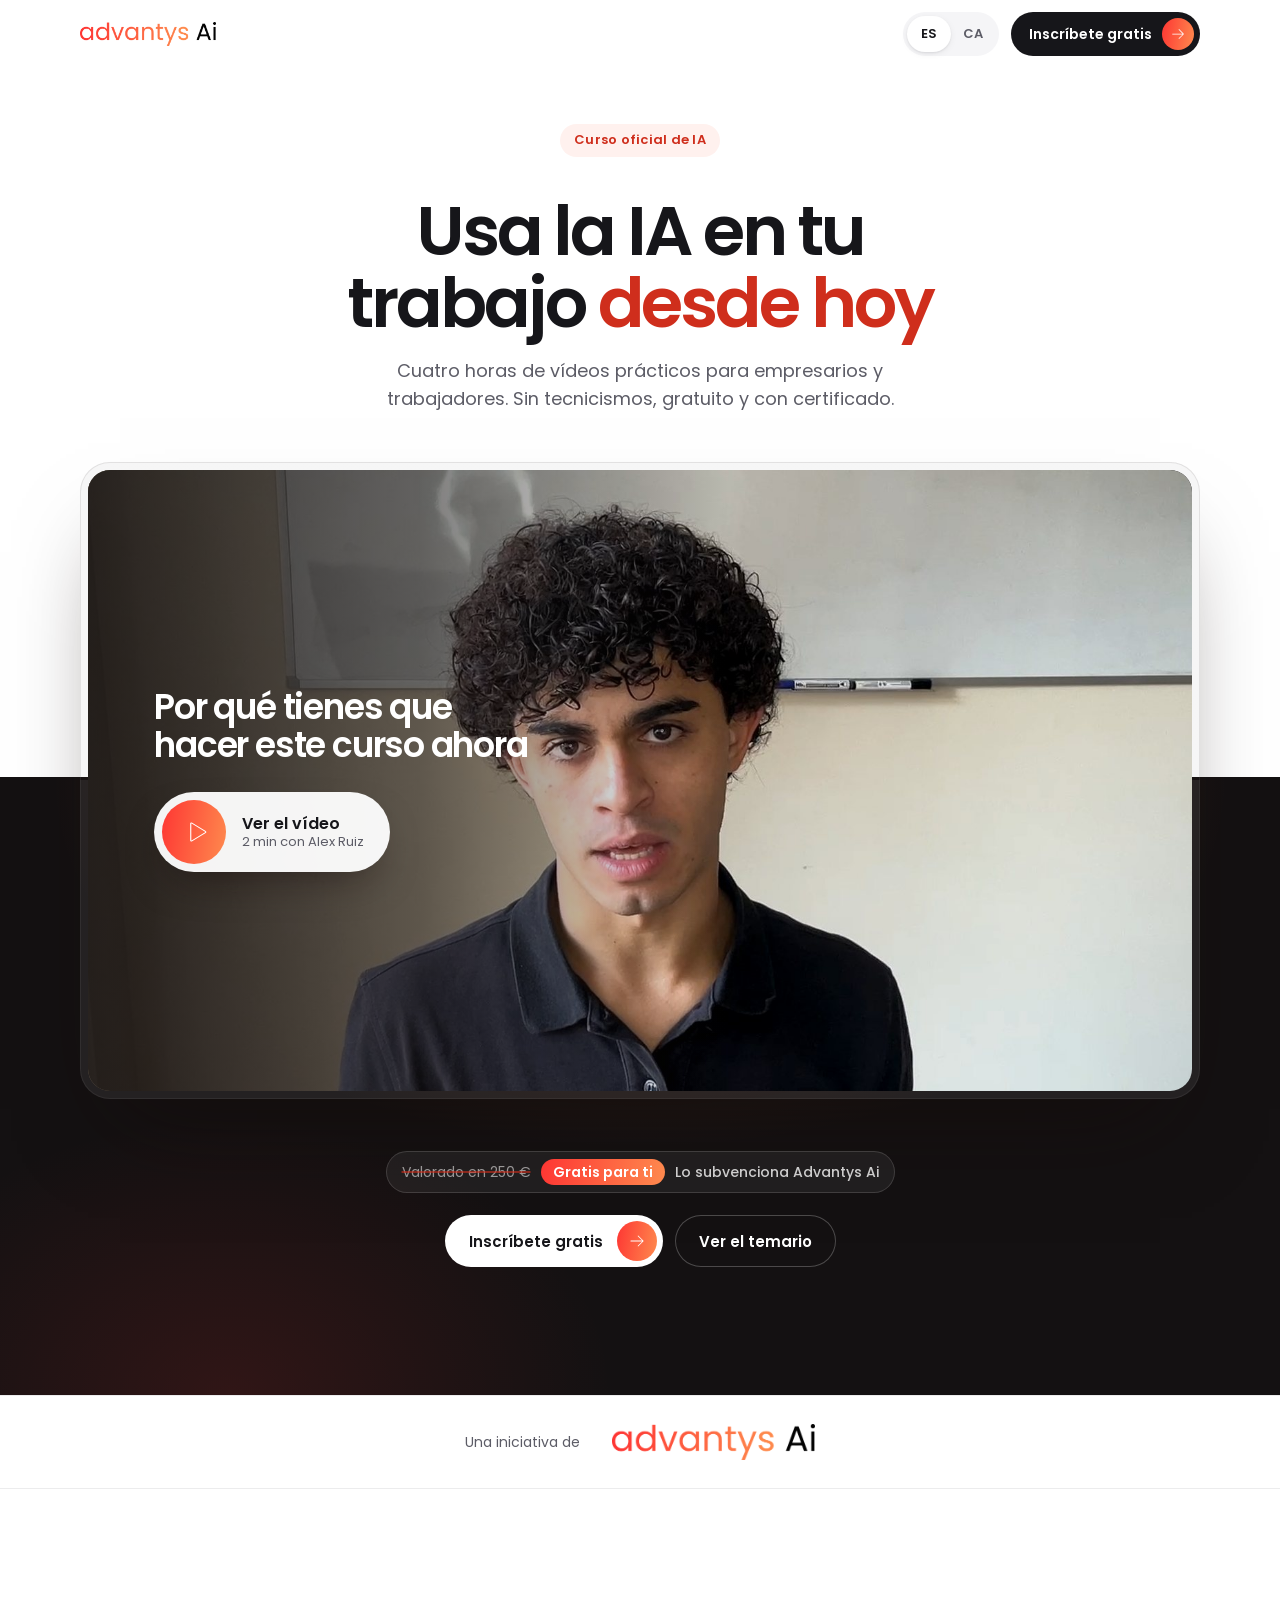
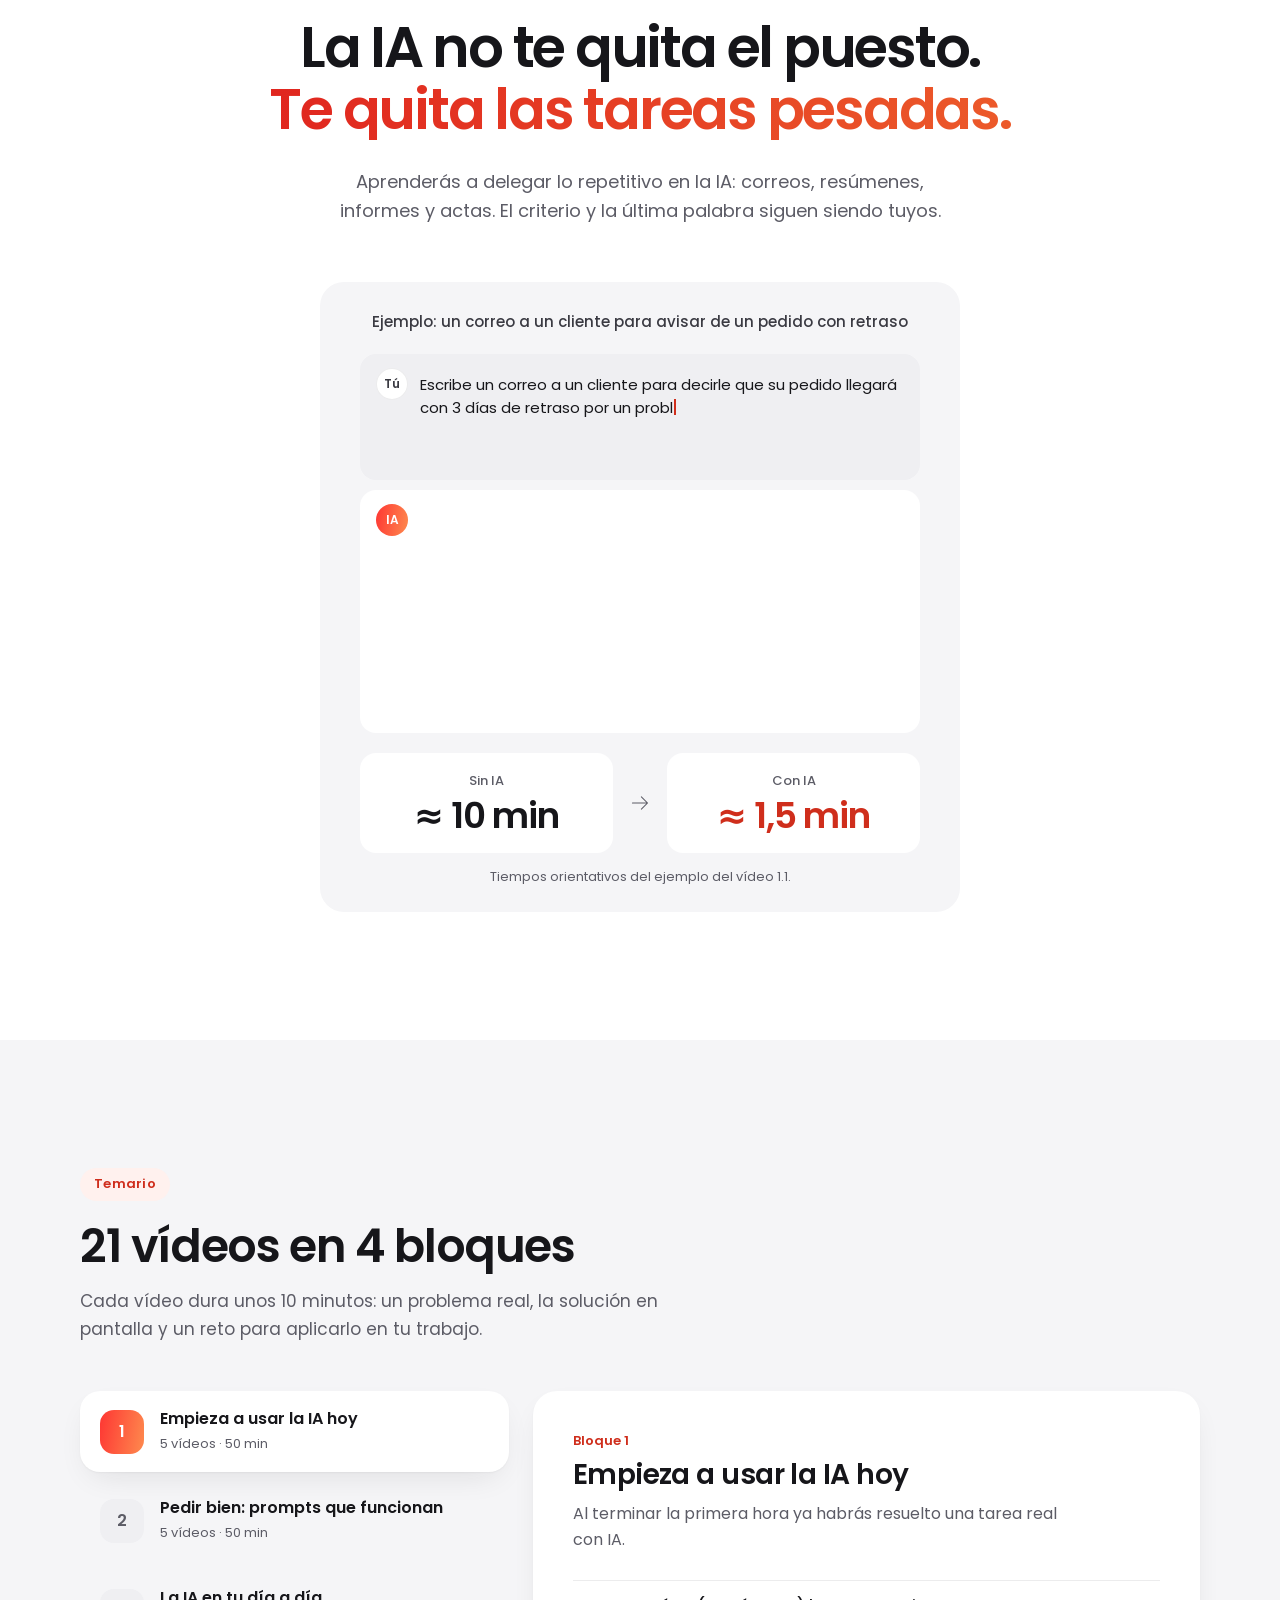
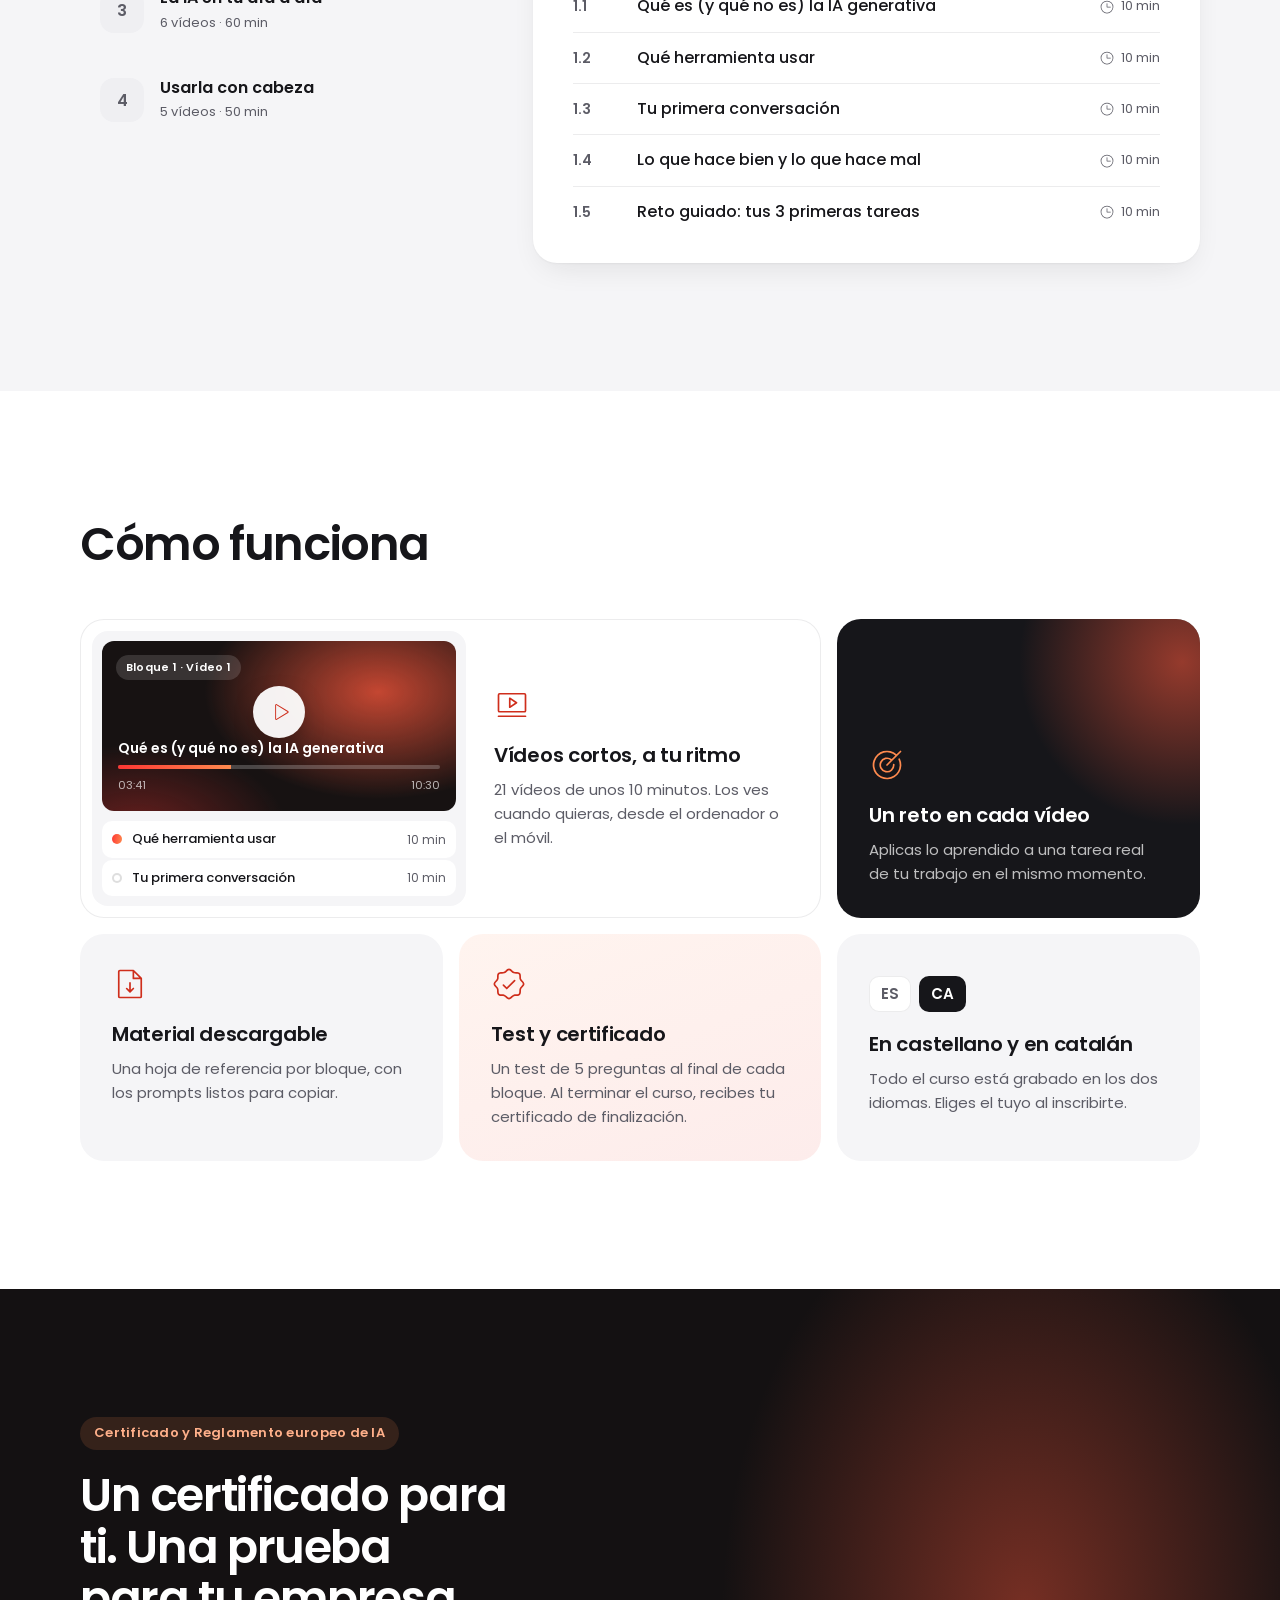
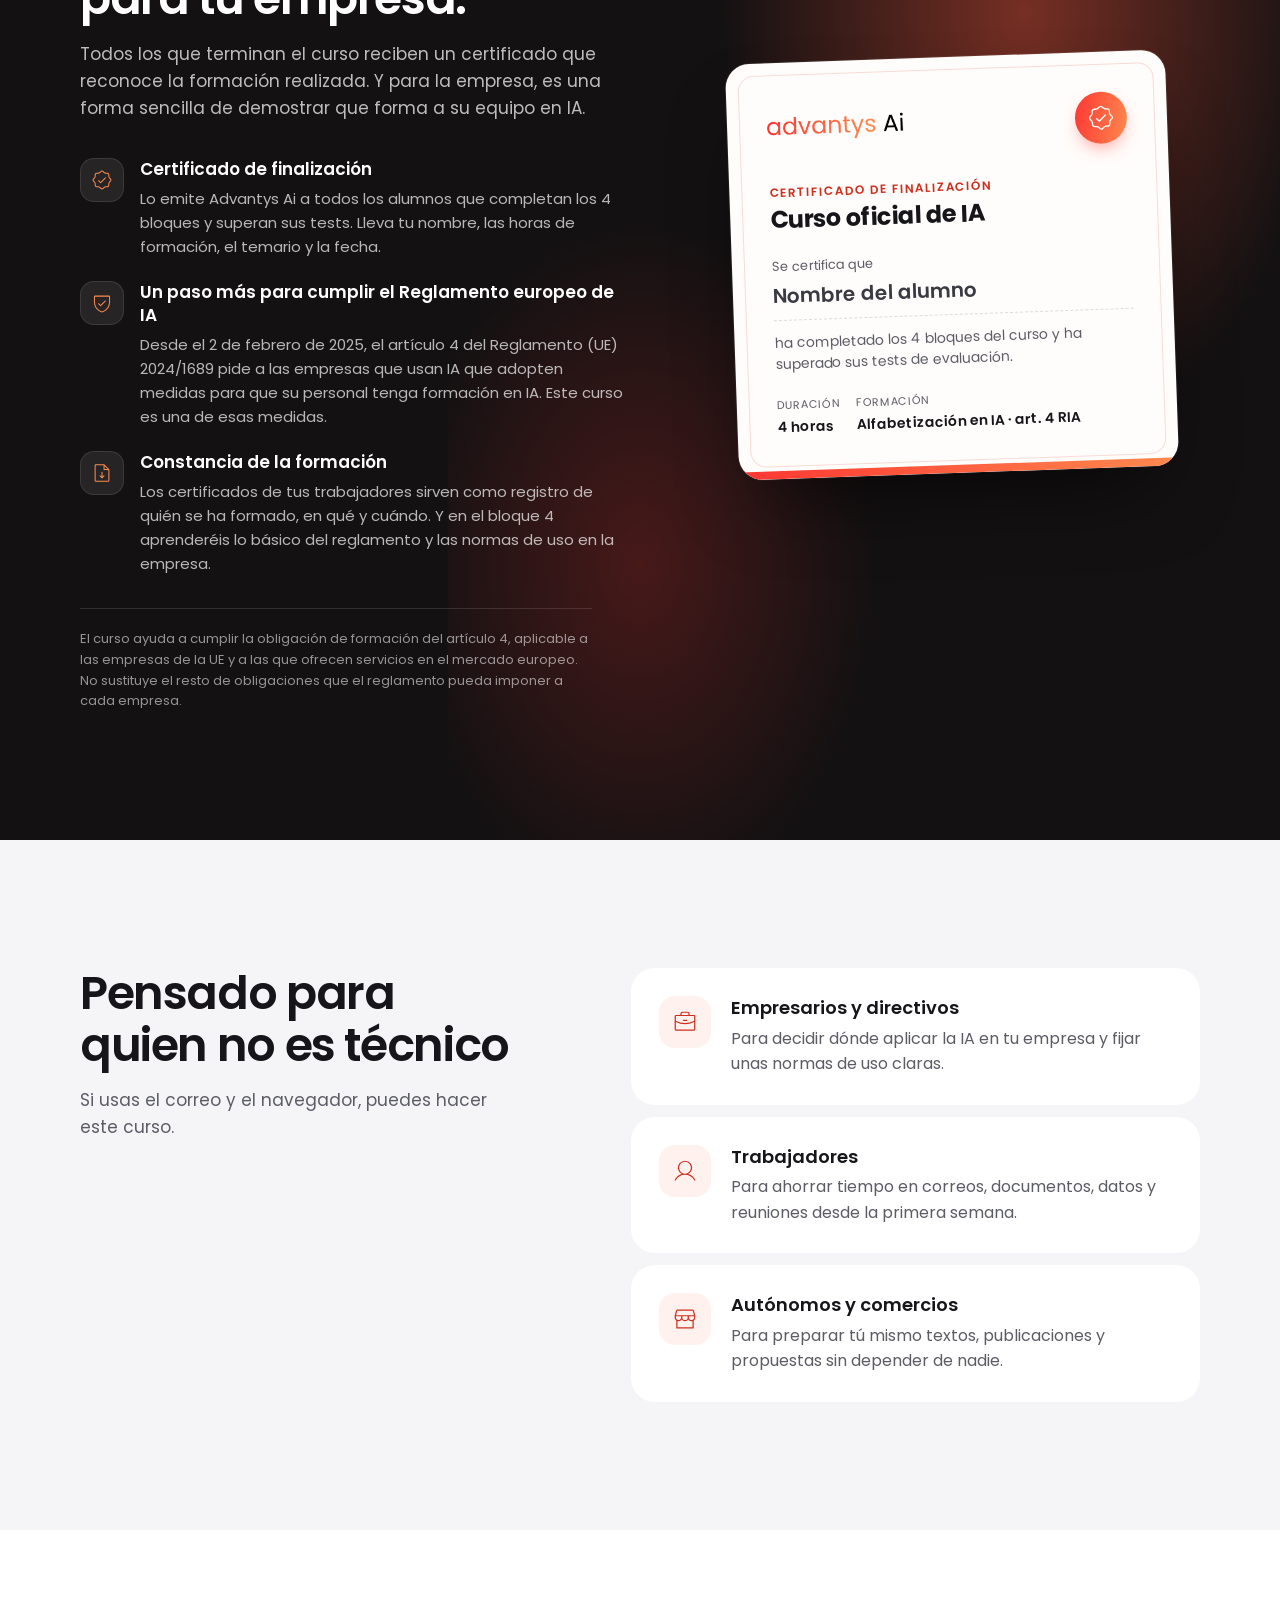
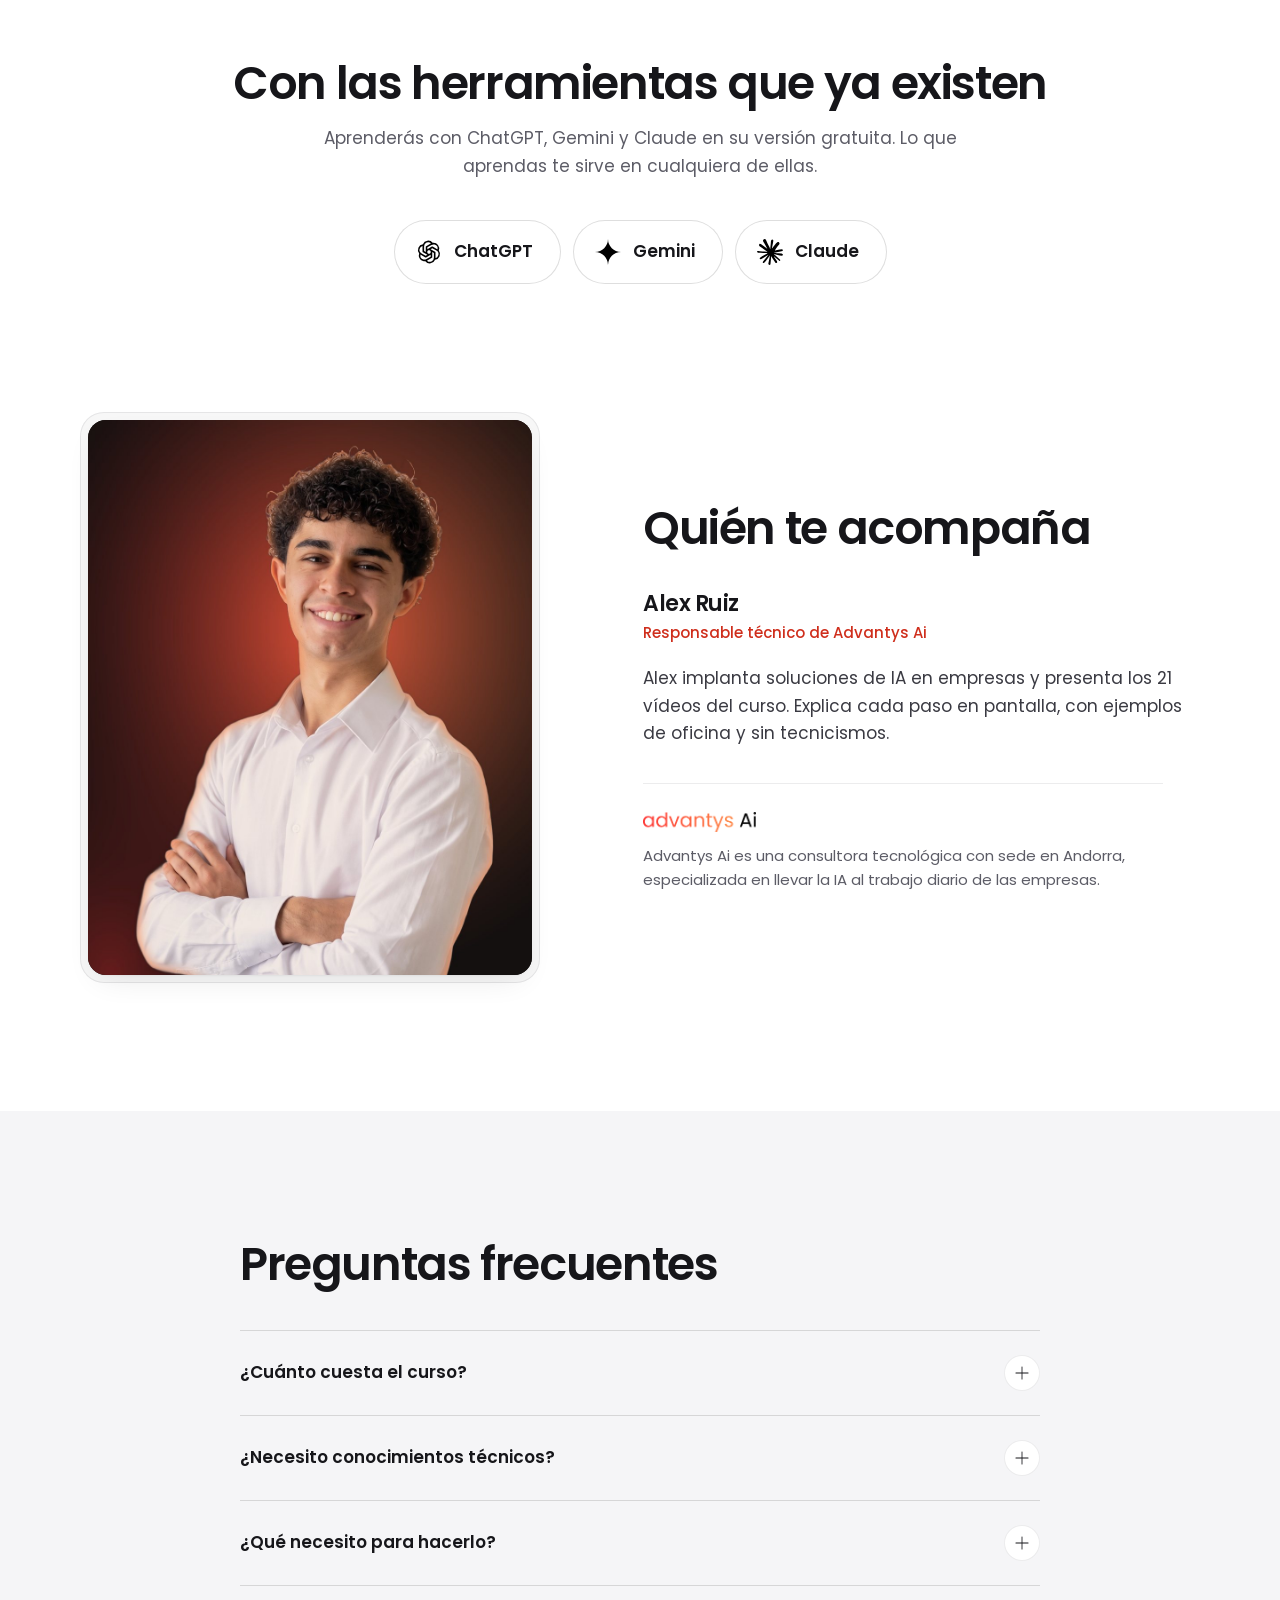
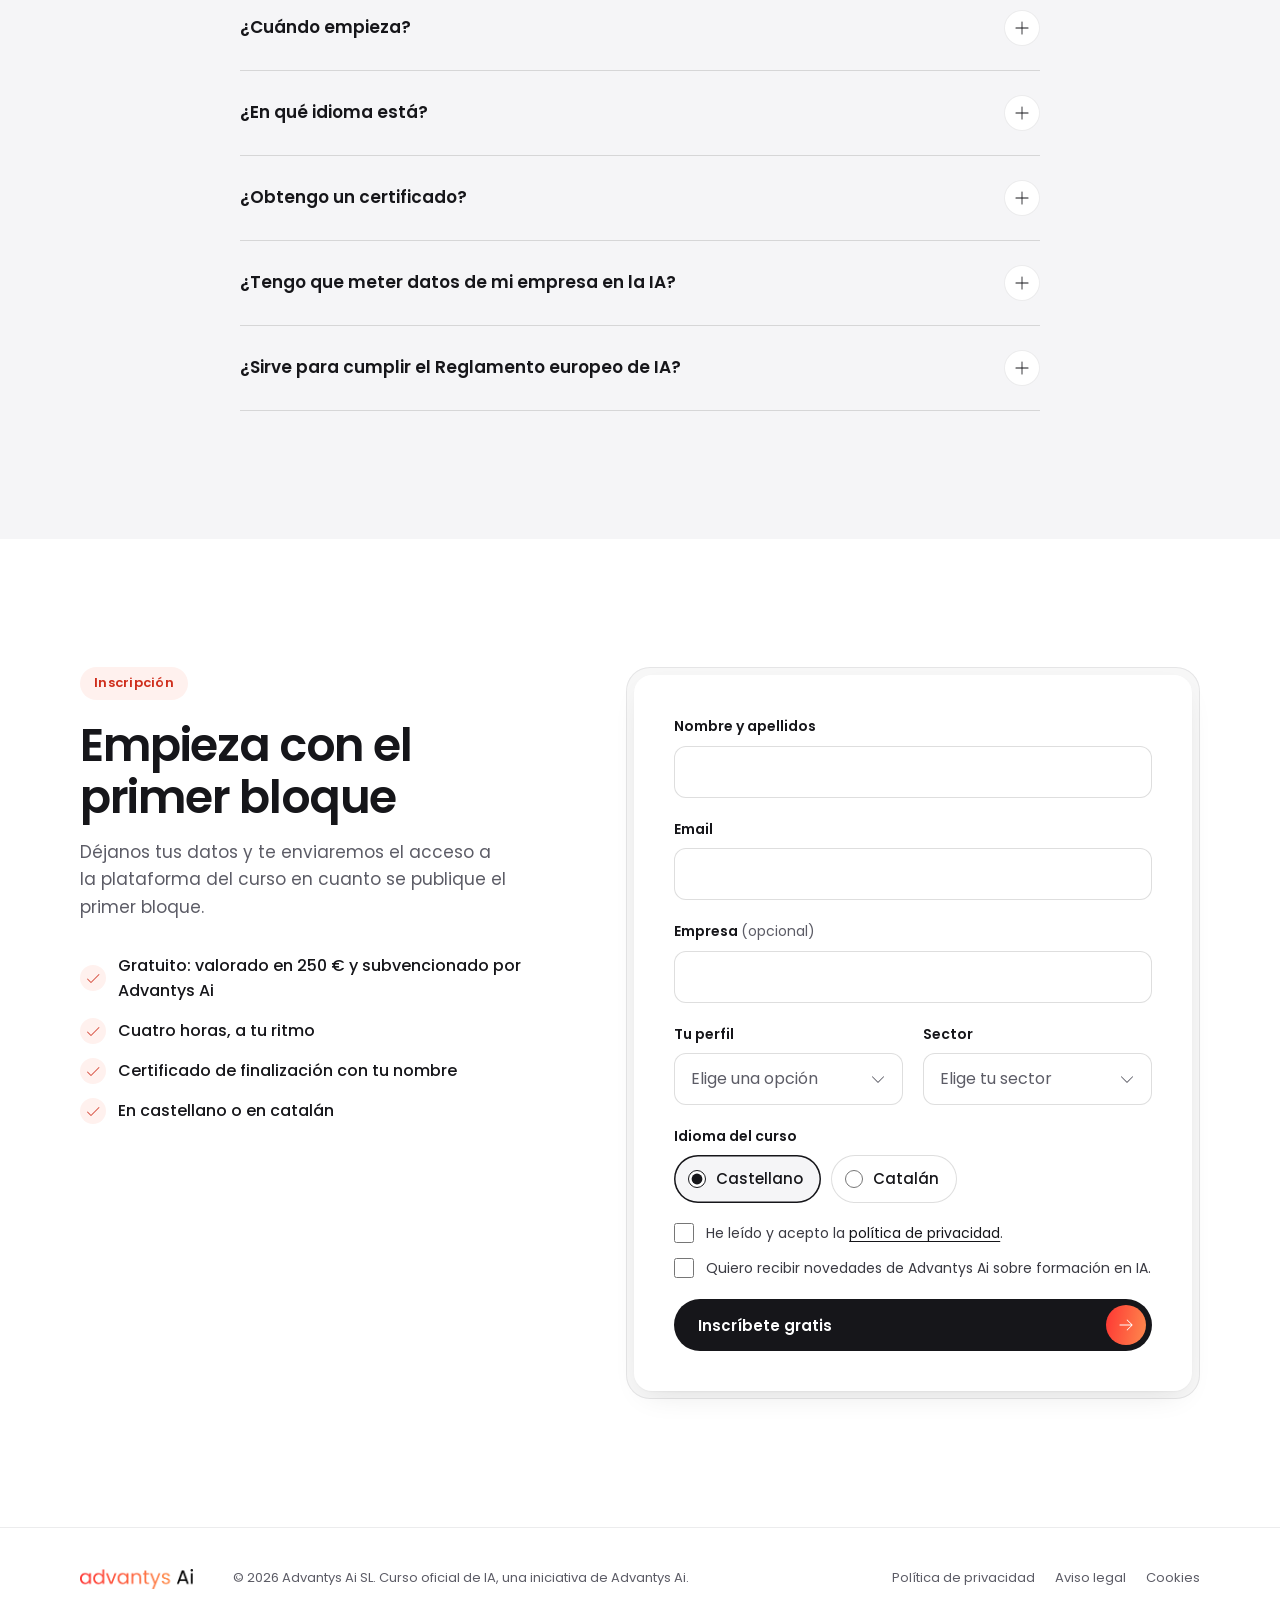
==== commit 398221a4: "Vista previa: portada con fotograma del vídeo, sin pausa y máxima calidad Portada con un fotograma d" ====
--- a/index.html
+++ b/index.html
@@ -70,24 +70,28 @@
             <!--
               Vídeo de presentación de Alex, alojado en YouTube. Para cambiarlo, pon el ID del vídeo
               nuevo en data-youtube-id (lo que va después de youtu.be/ en el enlace) y su duración
-              en hero.duration (i18n.js). La imagen de portada es assets/img/hero-poster.jpg.
-              YouTube no se carga hasta que el visitante pulsa el play. Sin controles de avance.
+              en hero.duration (i18n.js). La imagen de portada es assets/img/hero-poster-mirada.jpg.
+              YouTube no se carga hasta que el visitante pulsa el play. Sin pausa ni controles de avance.
             -->
             <div class="hero-player" data-player data-youtube-id="9ukXJ55jGDc" data-state="idle">
-              <img class="player-poster" src="assets/img/hero-poster.jpg" width="1600" height="900" data-player-poster
+              <img class="player-poster" src="assets/img/hero-poster-mirada.jpg" width="1600" height="900" data-player-poster
                    data-i18n-attr="alt:hero.video" alt="Vídeo de presentación del curso con Alex Ruiz">
               <div class="player-frame" data-player-frame></div>
 
-              <button class="player-surface" type="button" data-player-toggle tabindex="-1" aria-hidden="true"></button>
+              <!-- Capa sobre el vídeo: no deja tocar YouTube (ni pausar ni mover el vídeo) -->
+              <div class="player-shield" aria-hidden="true"></div>
 
               <div class="player-cover" data-player-cover>
-                <button class="player-start" type="button" data-player-play data-i18n-attr="aria-label:hero.play" aria-label="Ver el vídeo de presentación">
-                  <span class="player-start-icon" aria-hidden="true"><svg><use href="#i-play"/></svg></span>
-                  <span class="player-start-text">
-                    <span class="player-start-label" data-player-label data-i18n="player.watch">Ver el vídeo</span>
-                    <span class="player-start-time" data-i18n="hero.duration">2 min</span>
-                  </span>
-                </button>
+                <div class="player-intro" data-player-intro>
+                  <p class="player-hook" data-i18n="player.hook">Por qué tienes que hacer este curso ahora</p>
+                  <button class="player-start" type="button" data-player-play data-i18n-attr="aria-label:hero.play" aria-label="Ver el vídeo de presentación">
+                    <span class="player-start-icon" aria-hidden="true"><svg><use href="#i-play"/></svg></span>
+                    <span class="player-start-text">
+                      <span class="player-start-label" data-i18n="player.watch">Ver el vídeo</span>
+                      <span class="player-start-time" data-i18n="hero.duration">2 min con Alex Ruiz</span>
+                    </span>
+                  </button>
+                </div>
                 <div class="player-end" data-player-end hidden>
                   <a class="btn btn-primary" href="#inscripcion">
                     <span data-i18n="nav.cta">Inscríbete gratis</span>
@@ -95,19 +99,11 @@
                   </a>
                   <button class="btn btn-ghost-dark" type="button" data-player-replay data-i18n="player.replay">Volver a verlo</button>
                 </div>
-                <p class="player-caption">
-                  <span class="player-caption-name">Alex Ruiz</span>
-                  <span data-i18n="hero.caption">Te presenta el curso</span>
-                </p>
               </div>
 
               <div class="player-bar" data-player-bar hidden>
                 <div class="player-progress" aria-hidden="true"><span data-player-progress></span></div>
                 <div class="player-controls">
-                  <button class="player-ctl" type="button" data-player-pause data-i18n-attr="aria-label:player.pause" aria-label="Pausar">
-                    <svg class="ico-pause" viewBox="0 0 24 24" aria-hidden="true"><rect x="6" y="5" width="4" height="14" rx="1.2"/><rect x="14" y="5" width="4" height="14" rx="1.2"/></svg>
-                    <svg class="ico-play" viewBox="0 0 24 24" aria-hidden="true"><path d="M8 5.6v12.8a1 1 0 0 0 1.5.86l10.4-6.4a1 1 0 0 0 0-1.72L9.5 4.74A1 1 0 0 0 8 5.6z"/></svg>
-                  </button>
                   <button class="player-ctl" type="button" data-player-mute aria-pressed="false" data-i18n-attr="aria-label:player.mute" aria-label="Silenciar">
                     <svg class="ico-sound" viewBox="0 0 24 24" aria-hidden="true"><path d="M4 9.5h3.2L12 5.5v13l-4.8-4H4z"/><path d="M15.5 9a4.2 4.2 0 0 1 0 6M18 6.5a7.6 7.6 0 0 1 0 11" fill="none" stroke="currentColor" stroke-width="1.8" stroke-linecap="round"/></svg>
                     <svg class="ico-muted" viewBox="0 0 24 24" aria-hidden="true"><path d="M4 9.5h3.2L12 5.5v13l-4.8-4H4z"/><path d="M16 9.5l5 5M21 9.5l-5 5" fill="none" stroke="currentColor" stroke-width="1.8" stroke-linecap="round"/></svg>
--- a/assets/css/styles.css
+++ b/assets/css/styles.css
@@ -448,31 +448,42 @@
 .player-poster[hidden] { display: block; opacity: 0; pointer-events: none; }
 .player-frame iframe { border: 0; pointer-events: none; }
 
-/* Capa transparente: tocar el vídeo lo pausa, y nadie llega a los menús de YouTube */
-.player-surface {
-  position: absolute;
-  inset: 0;
-  z-index: 2;
-  display: none;
-  border: 0;
-  padding: 0;
-  background: transparent;
-  cursor: pointer;
-}
-.hero-player[data-state="playing"] .player-surface { display: block; }
+/* Capa transparente sobre el vídeo: nadie llega a los menús de YouTube */
+.player-shield { position: absolute; inset: 0; z-index: 2; display: none; }
+.hero-player[data-state="playing"] .player-shield { display: block; }
 
 .player-cover {
   position: absolute;
   inset: 0;
   z-index: 3;
   display: grid;
-  place-items: center;
-  transition: background-color 250ms ease;
+  align-items: center;
 }
 .hero-player[data-state="playing"] .player-cover,
 .hero-player[data-state="loading"] .player-cover { visibility: hidden; }
-.hero-player[data-state="paused"] .player-cover,
-.hero-player[data-state="ended"] .player-cover { background: rgba(16, 12, 12, 0.62); }
+.hero-player[data-state="idle"] .player-cover,
+.hero-player[data-state="blocked"] .player-cover {
+  /* Oscurece la pared de la izquierda para que se lea la frase */
+  background: linear-gradient(90deg, rgba(16, 12, 12, 0.82) 0%, rgba(16, 12, 12, 0.55) 30%, rgba(16, 12, 12, 0) 58%);
+}
+.hero-player[data-state="ended"] .player-cover { background: rgba(16, 12, 12, 0.66); justify-items: center; }
+
+.player-intro {
+  display: grid;
+  justify-items: start;
+  gap: clamp(18px, 2.4vw, 28px);
+  max-width: 34%;
+  margin-left: 6%;
+}
+.player-intro[hidden] { display: none; }
+.player-hook {
+  font-size: clamp(1.5rem, 2.7vw, 2.375rem);
+  line-height: 1.1;
+  letter-spacing: -0.035em;
+  font-weight: 600;
+  color: #fff;
+  text-wrap: balance;
+}
 
 .player-start {
   display: inline-flex;
@@ -520,23 +531,6 @@
 .player-end[hidden] { display: none; }
 .player-end .btn-primary { background: #fff; color: var(--ink); }
 
-.player-caption {
-  position: absolute;
-  left: 18px;
-  bottom: 18px;
-  display: grid;
-  padding: 10px 16px;
-  border-radius: 14px;
-  background: rgba(20, 16, 16, 0.55);
-  -webkit-backdrop-filter: blur(10px);
-  backdrop-filter: blur(10px);
-  color: rgba(255, 255, 255, 0.78);
-  font-size: 0.8125rem;
-  line-height: 1.35;
-}
-.player-caption-name { color: #fff; font-weight: 600; font-size: 0.9375rem; }
-.hero-player:not([data-state="idle"]) .player-caption { display: none; }
-
 /* Barra inferior: progreso (no se puede arrastrar) y controles mínimos */
 .player-bar { position: absolute; inset: auto 0 0 0; z-index: 4; pointer-events: none; }
 .player-bar[hidden] { display: none; }
@@ -582,10 +576,7 @@
 @media (hover: hover) and (pointer: fine) {
   .player-ctl:hover { background: rgba(255, 255, 255, 0.14); }
 }
-.player-ctl .ico-muted,
-.player-ctl .ico-play { display: none; }
-.hero-player[data-state="paused"] .player-ctl .ico-pause { display: none; }
-.hero-player[data-state="paused"] .player-ctl .ico-play { display: block; }
+.player-ctl .ico-muted { display: none; }
 .player-ctl[aria-pressed="true"] .ico-muted { display: block; }
 .player-ctl[aria-pressed="true"] .ico-sound { display: none; }
 .hero-player:fullscreen { border-radius: 0; }
@@ -1600,7 +1591,12 @@
   .hero-ctas .btn { flex: 1 1 auto; }
   .price-badge { border-radius: 20px; padding: 10px 14px; }
   .price-old { padding-left: 0; }
-  .player-caption { display: none; }
+  .player-hook { display: none; }
+  .hero-player[data-state="idle"] .player-cover,
+  .hero-player[data-state="blocked"] .player-cover { align-items: end; }
+  .player-intro { max-width: none; margin: 0 0 12px; justify-self: center; }
+  .hero-player[data-state="idle"] .player-cover,
+  .hero-player[data-state="blocked"] .player-cover { background: linear-gradient(180deg, rgba(16, 12, 12, 0) 45%, rgba(16, 12, 12, 0.6) 100%); }
   .hero-media { padding: 5px; border-radius: 22px; }
   .hero-player { border-radius: 17px; }
   .player-start { gap: 12px; padding: 6px 18px 6px 6px; }
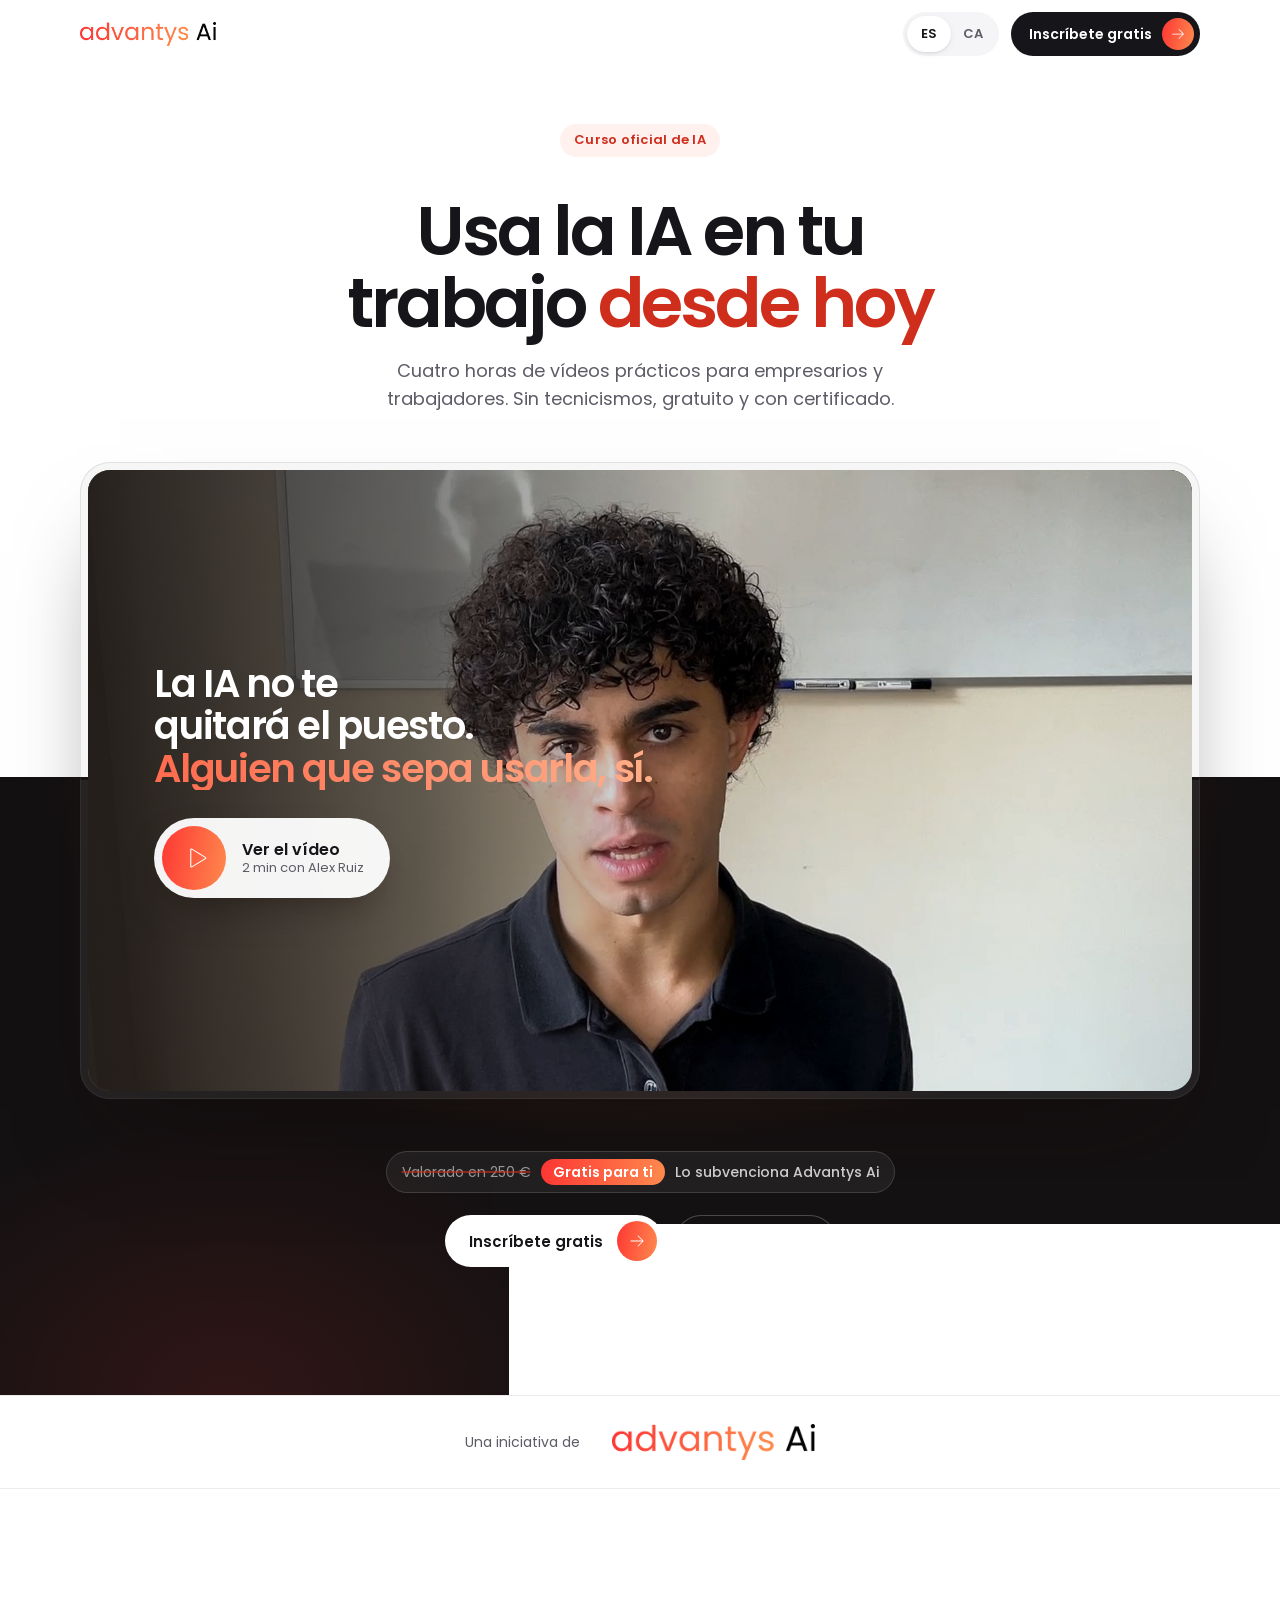
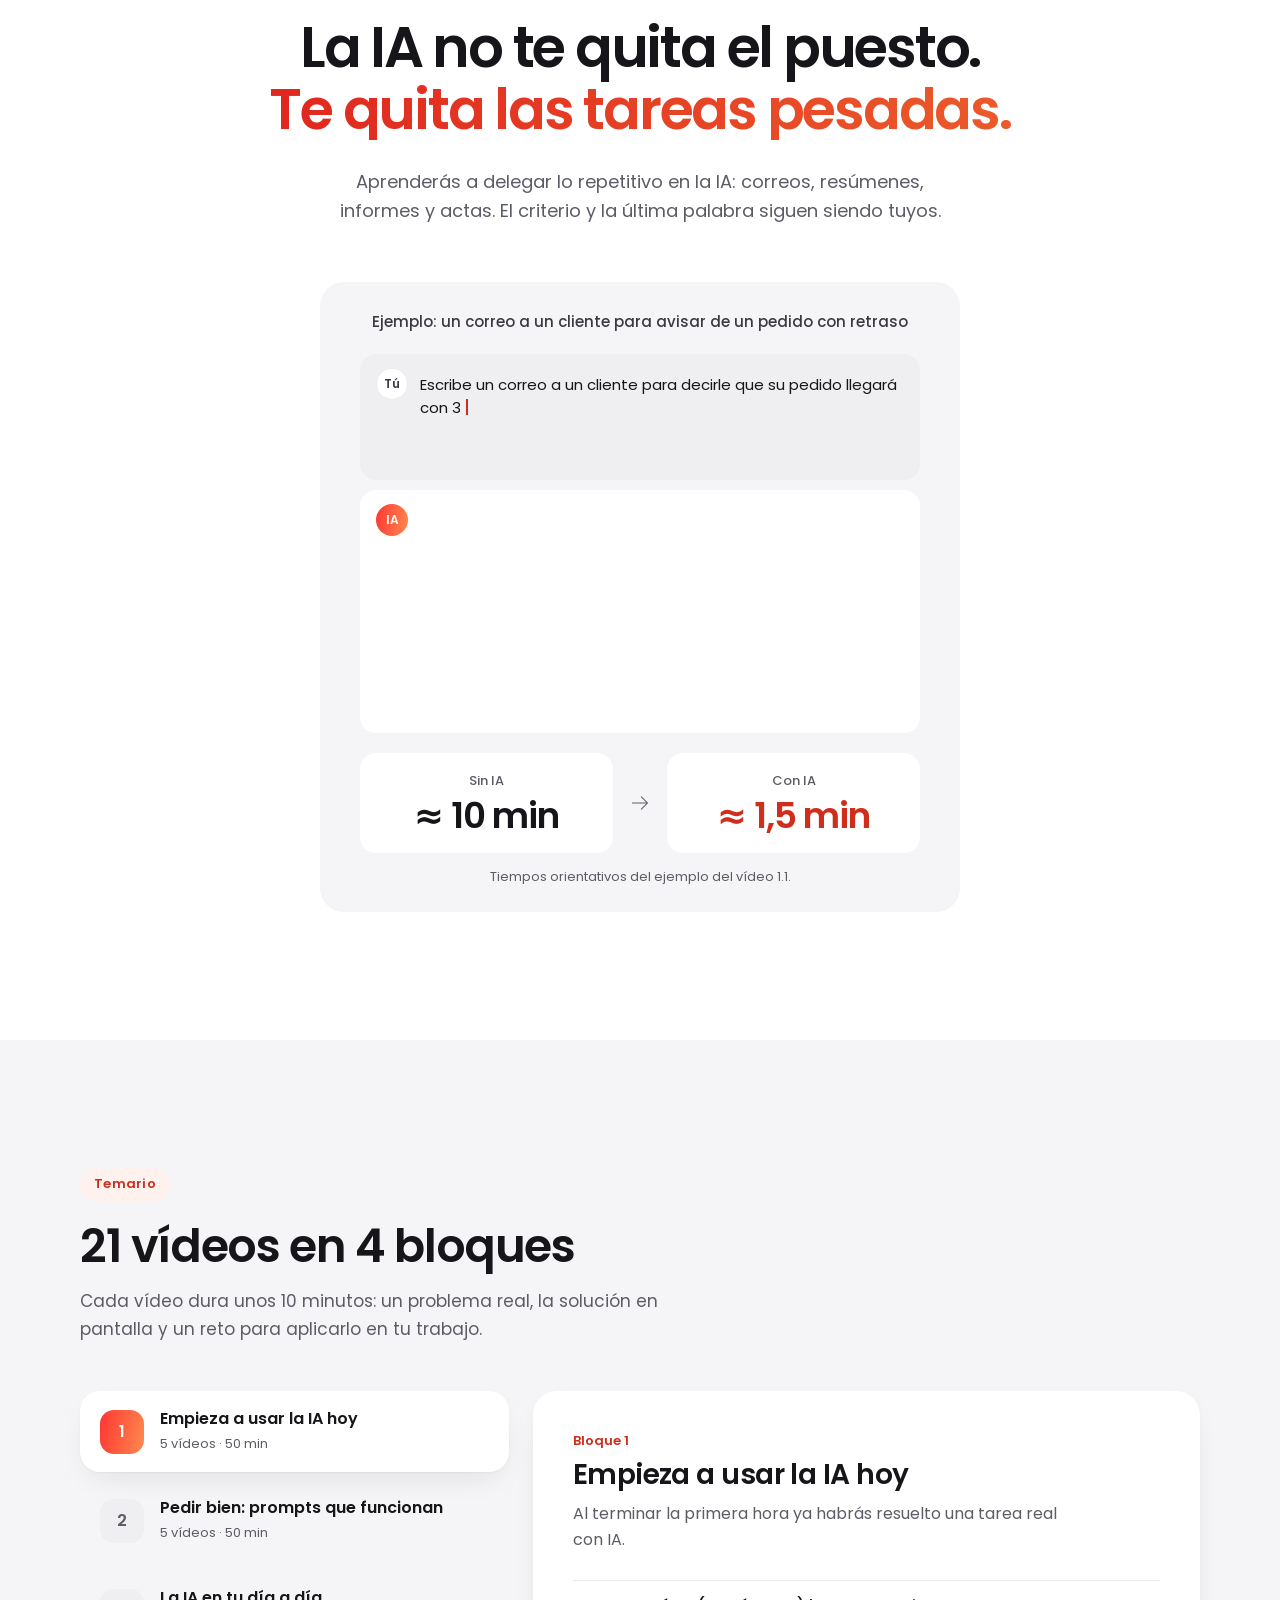
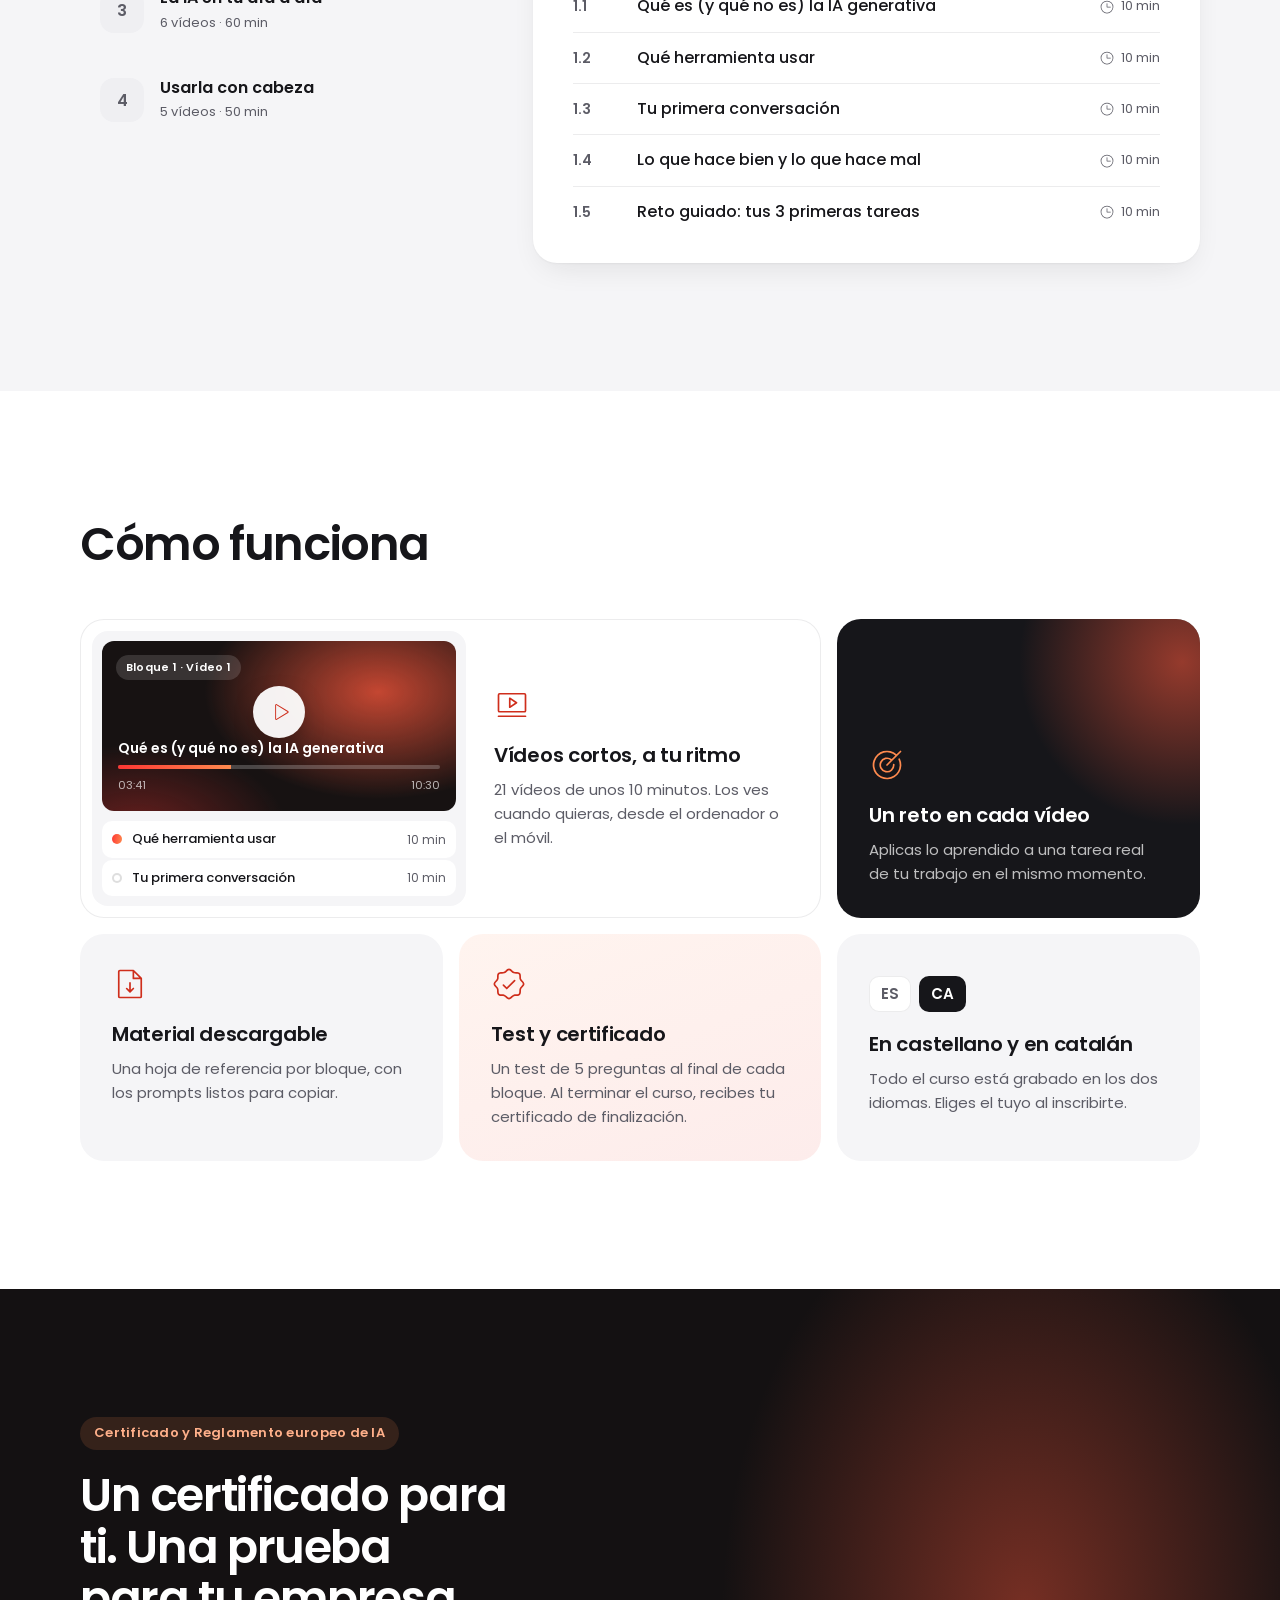
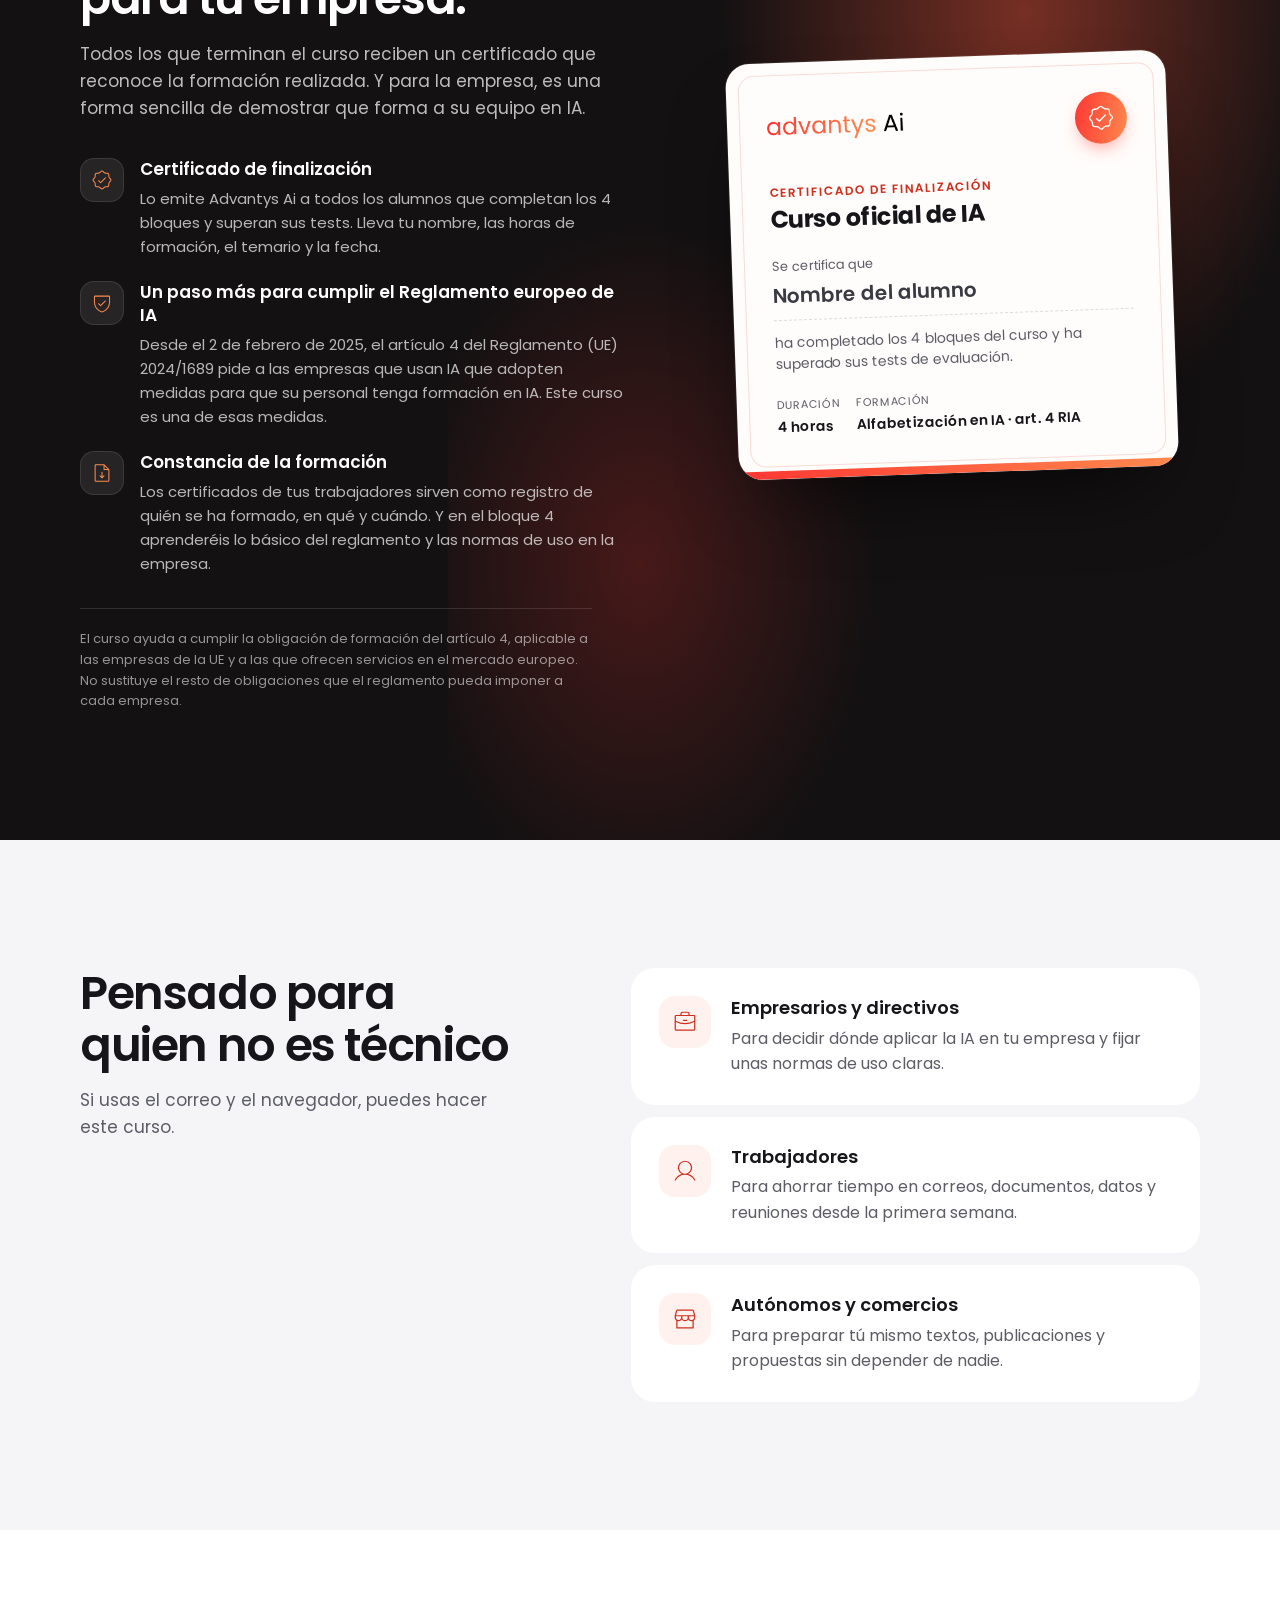
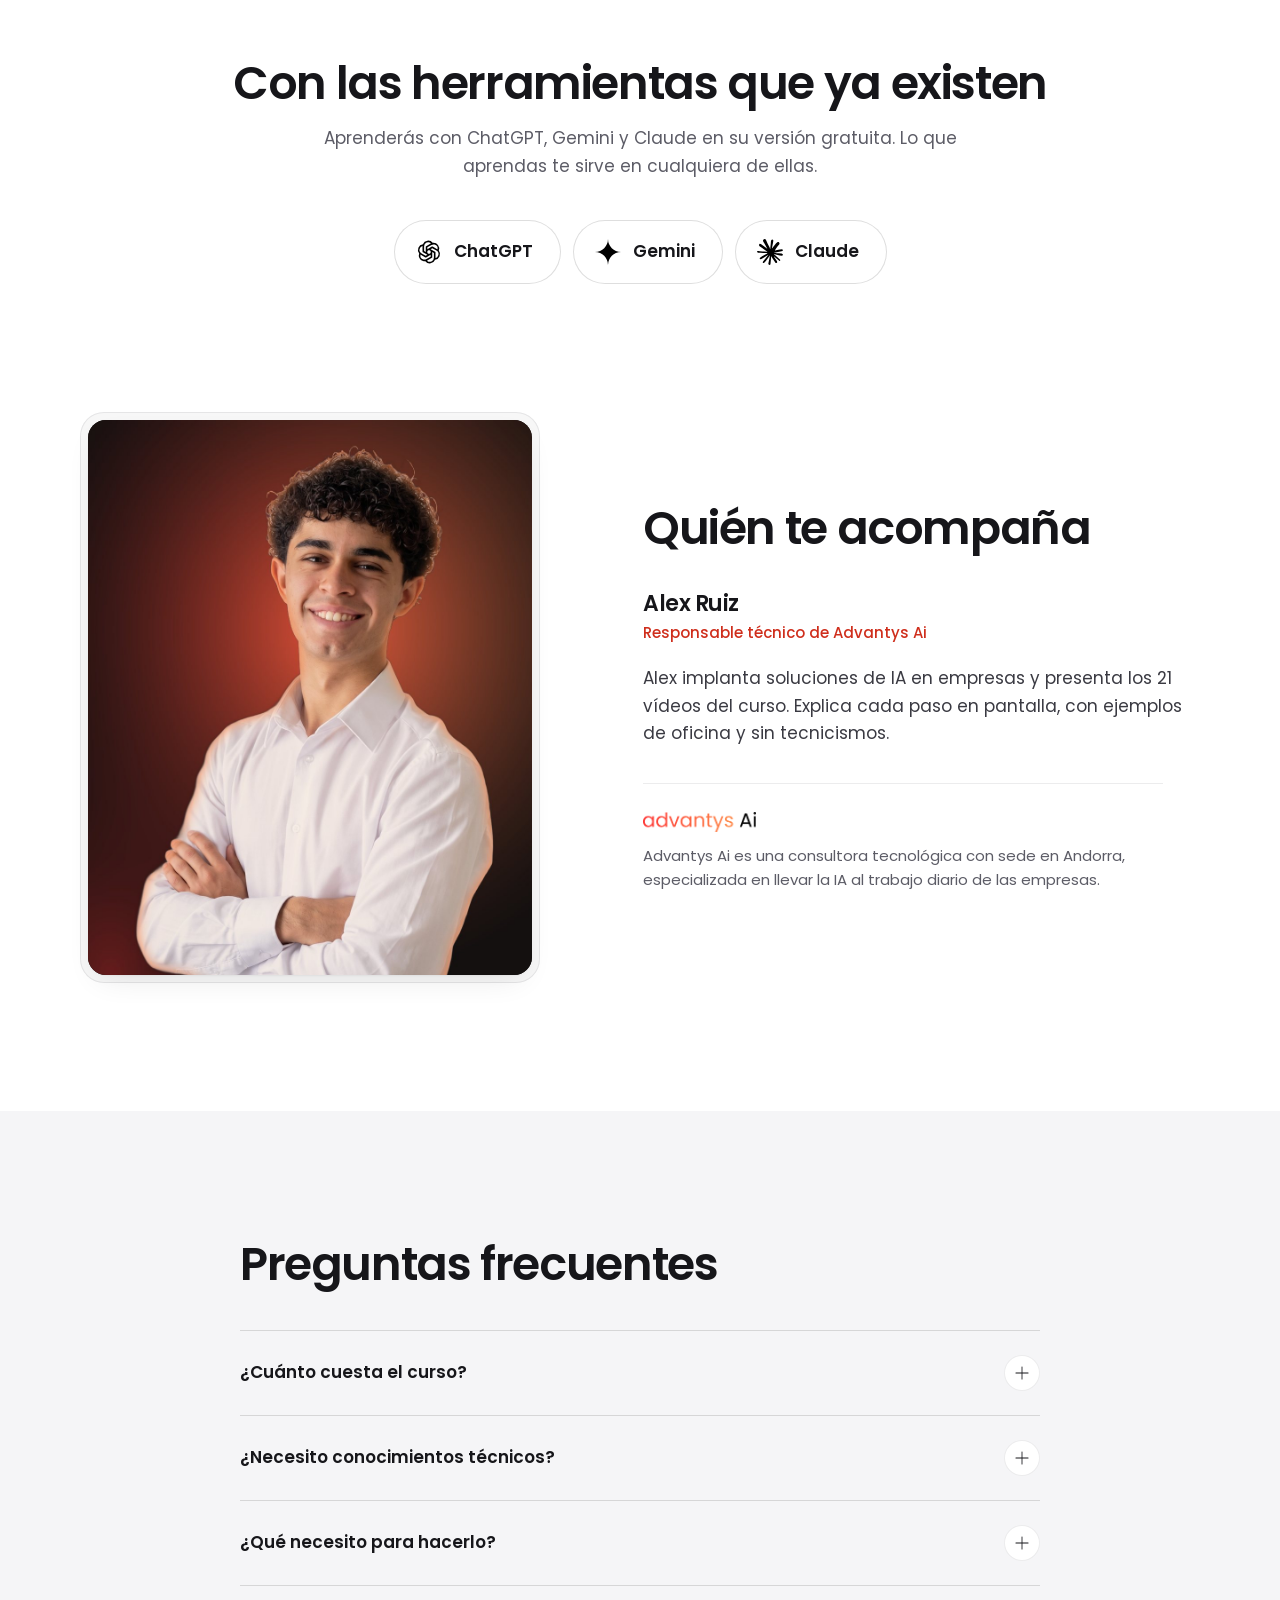
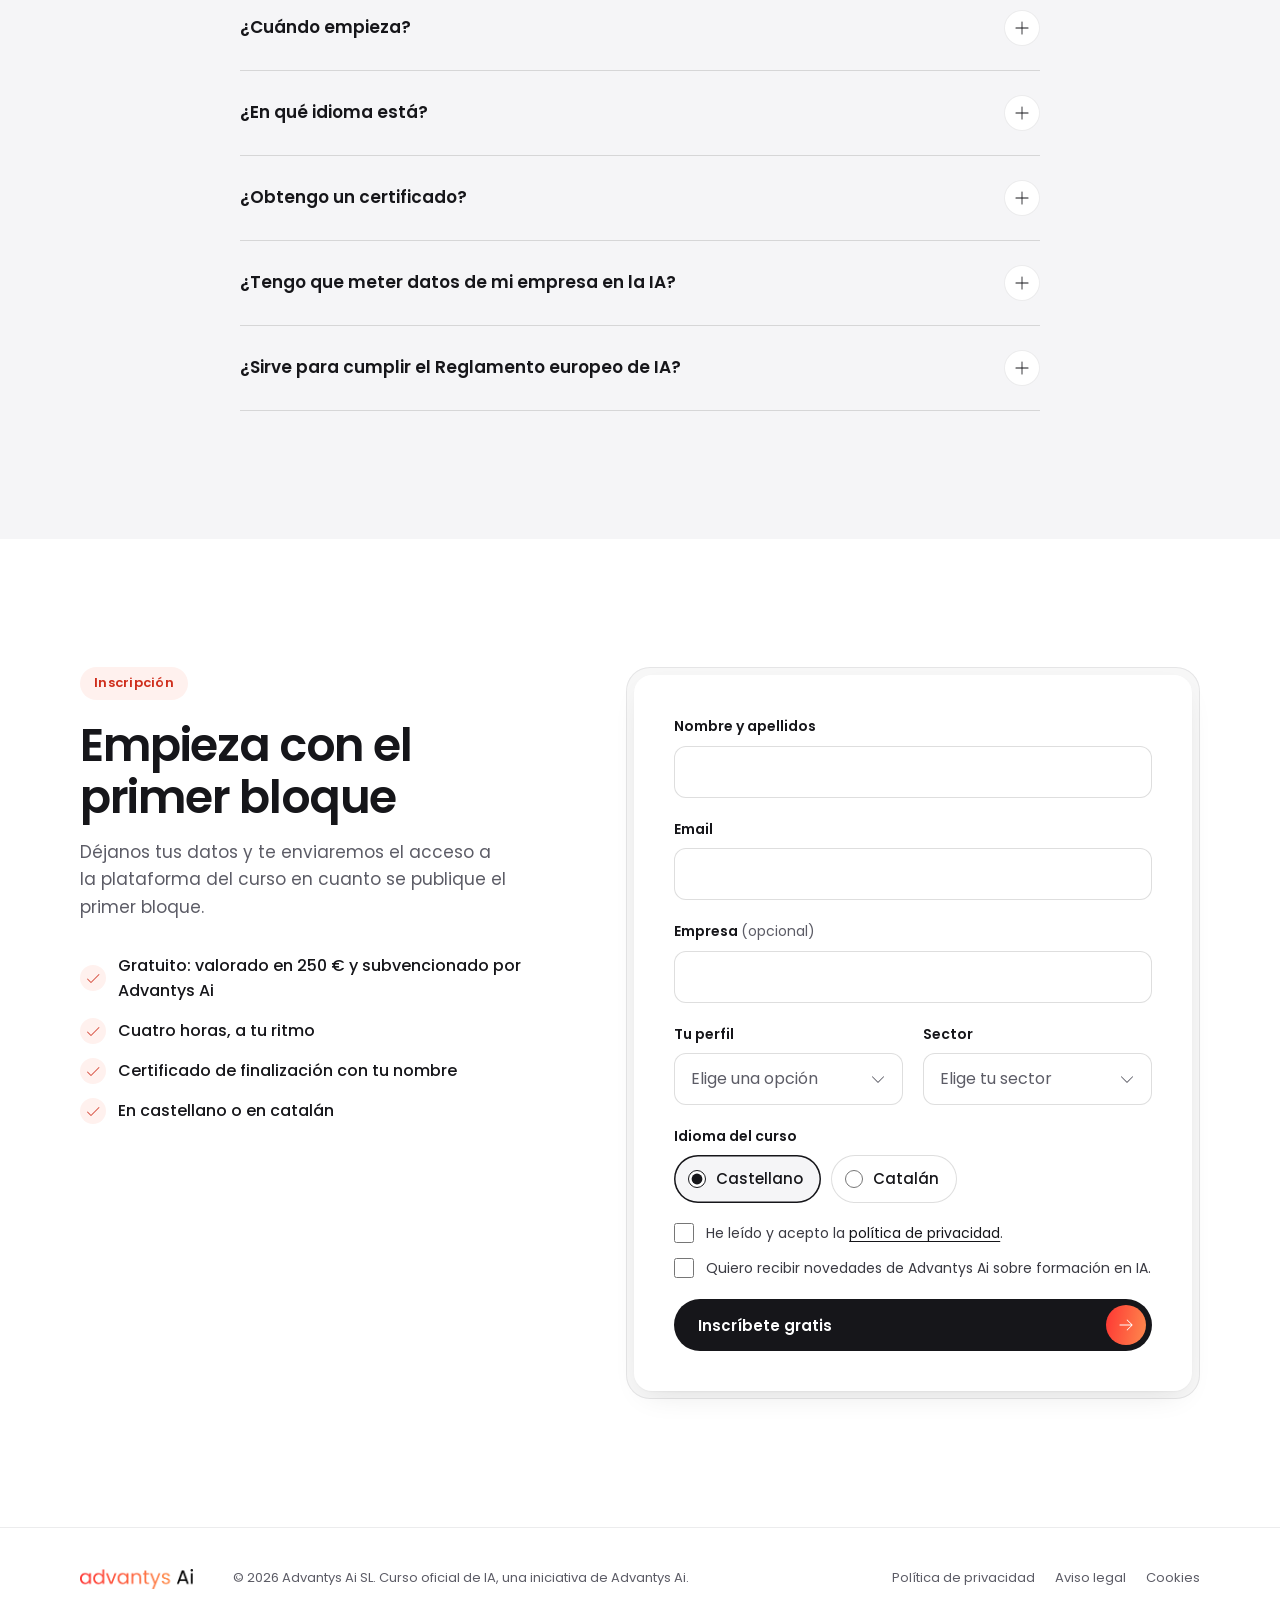
==== commit ee9e4726: "Vista previa: portadas con frase (foto de Alex o solo tipografía) Co-Authored-By: Claude Opus 5.5 <n" ====
--- a/index.html
+++ b/index.html
@@ -83,7 +83,7 @@
 
               <div class="player-cover" data-player-cover>
                 <div class="player-intro" data-player-intro>
-                  <p class="player-hook" data-i18n="player.hook">Por qué tienes que hacer este curso ahora</p>
+                  <p class="player-hook" data-i18n="player.hook">La IA no te quitará el puesto. <span class="player-hook-accent">Alguien que sepa usarla, sí.</span></p>
                   <button class="player-start" type="button" data-player-play data-i18n-attr="aria-label:hero.play" aria-label="Ver el vídeo de presentación">
                     <span class="player-start-icon" aria-hidden="true"><svg><use href="#i-play"/></svg></span>
                     <span class="player-start-text">
--- a/assets/css/styles.css
+++ b/assets/css/styles.css
@@ -472,17 +472,28 @@
   display: grid;
   justify-items: start;
   gap: clamp(18px, 2.4vw, 28px);
-  max-width: 34%;
+  max-width: var(--intro-w, 46%);
   margin-left: 6%;
 }
 .player-intro[hidden] { display: none; }
 .player-hook {
-  font-size: clamp(1.5rem, 2.7vw, 2.375rem);
+  font-size: clamp(1.625rem, 3vw, 2.625rem);
   line-height: 1.1;
   letter-spacing: -0.035em;
   font-weight: 600;
   color: #fff;
   text-wrap: balance;
+}
+/* Portada solo con la frase: la frase es la protagonista */
+.hero-player[data-cover="frase"] .player-cover { justify-items: center; }
+.hero-player[data-cover="frase"] .player-intro { max-width: 80%; margin-left: 0; justify-items: center; text-align: center; }
+.hero-player[data-cover="frase"] .player-hook { font-size: clamp(2rem, 4.6vw, 4.125rem); line-height: 1.04; letter-spacing: -0.045em; }
+.player-hook-accent {
+  display: block;
+  background: linear-gradient(100deg, #ff6a4d 0%, #ffb08a 100%);
+  -webkit-background-clip: text;
+  background-clip: text;
+  color: transparent;
 }
 
 .player-start {
@@ -1595,6 +1606,9 @@
   .hero-player[data-state="idle"] .player-cover,
   .hero-player[data-state="blocked"] .player-cover { align-items: end; }
   .player-intro { max-width: none; margin: 0 0 12px; justify-self: center; }
+  .hero-player[data-cover="frase"] .player-cover { align-items: center; background: none; }
+  .hero-player[data-cover="frase"] .player-intro { max-width: 92%; margin: 0; gap: 14px; }
+  .hero-player[data-cover="frase"] .player-hook { display: block; font-size: 1.375rem; }
   .hero-player[data-state="idle"] .player-cover,
   .hero-player[data-state="blocked"] .player-cover { background: linear-gradient(180deg, rgba(16, 12, 12, 0) 45%, rgba(16, 12, 12, 0.6) 100%); }
   .hero-media { padding: 5px; border-radius: 22px; }
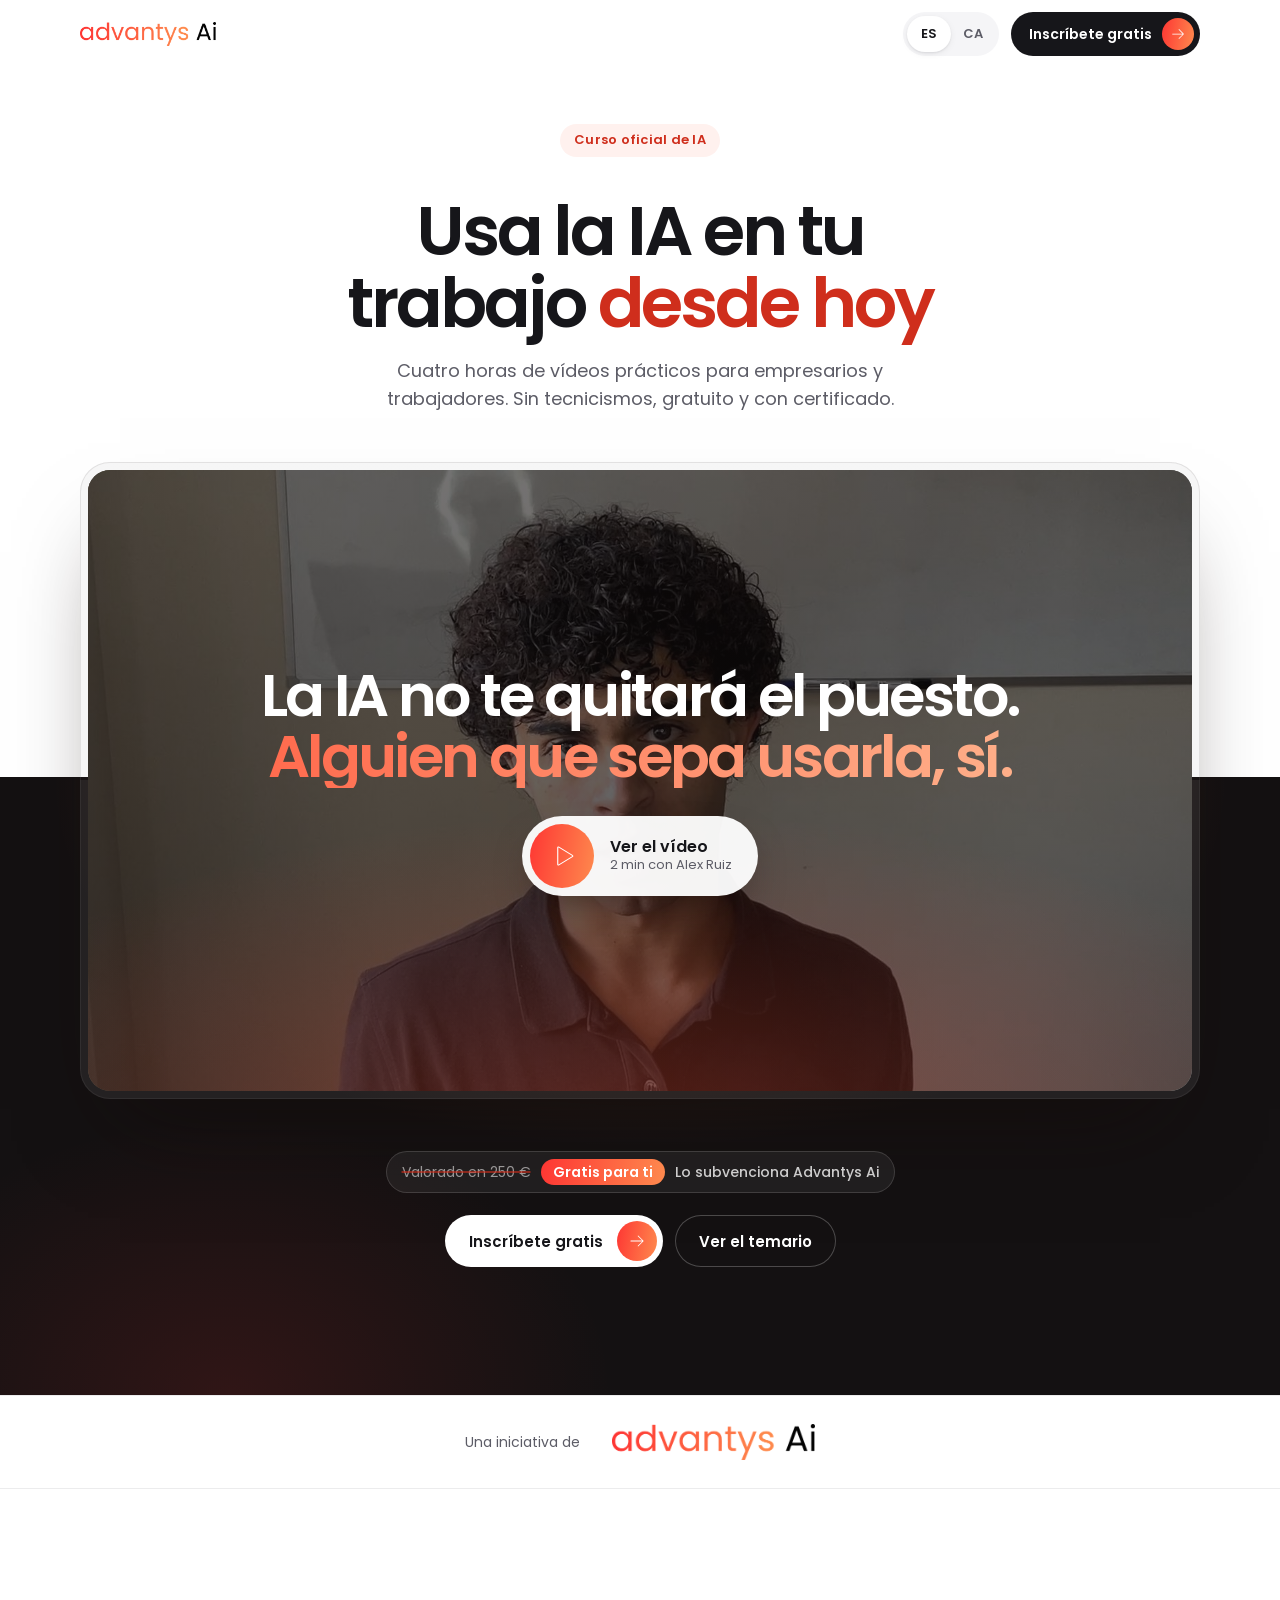
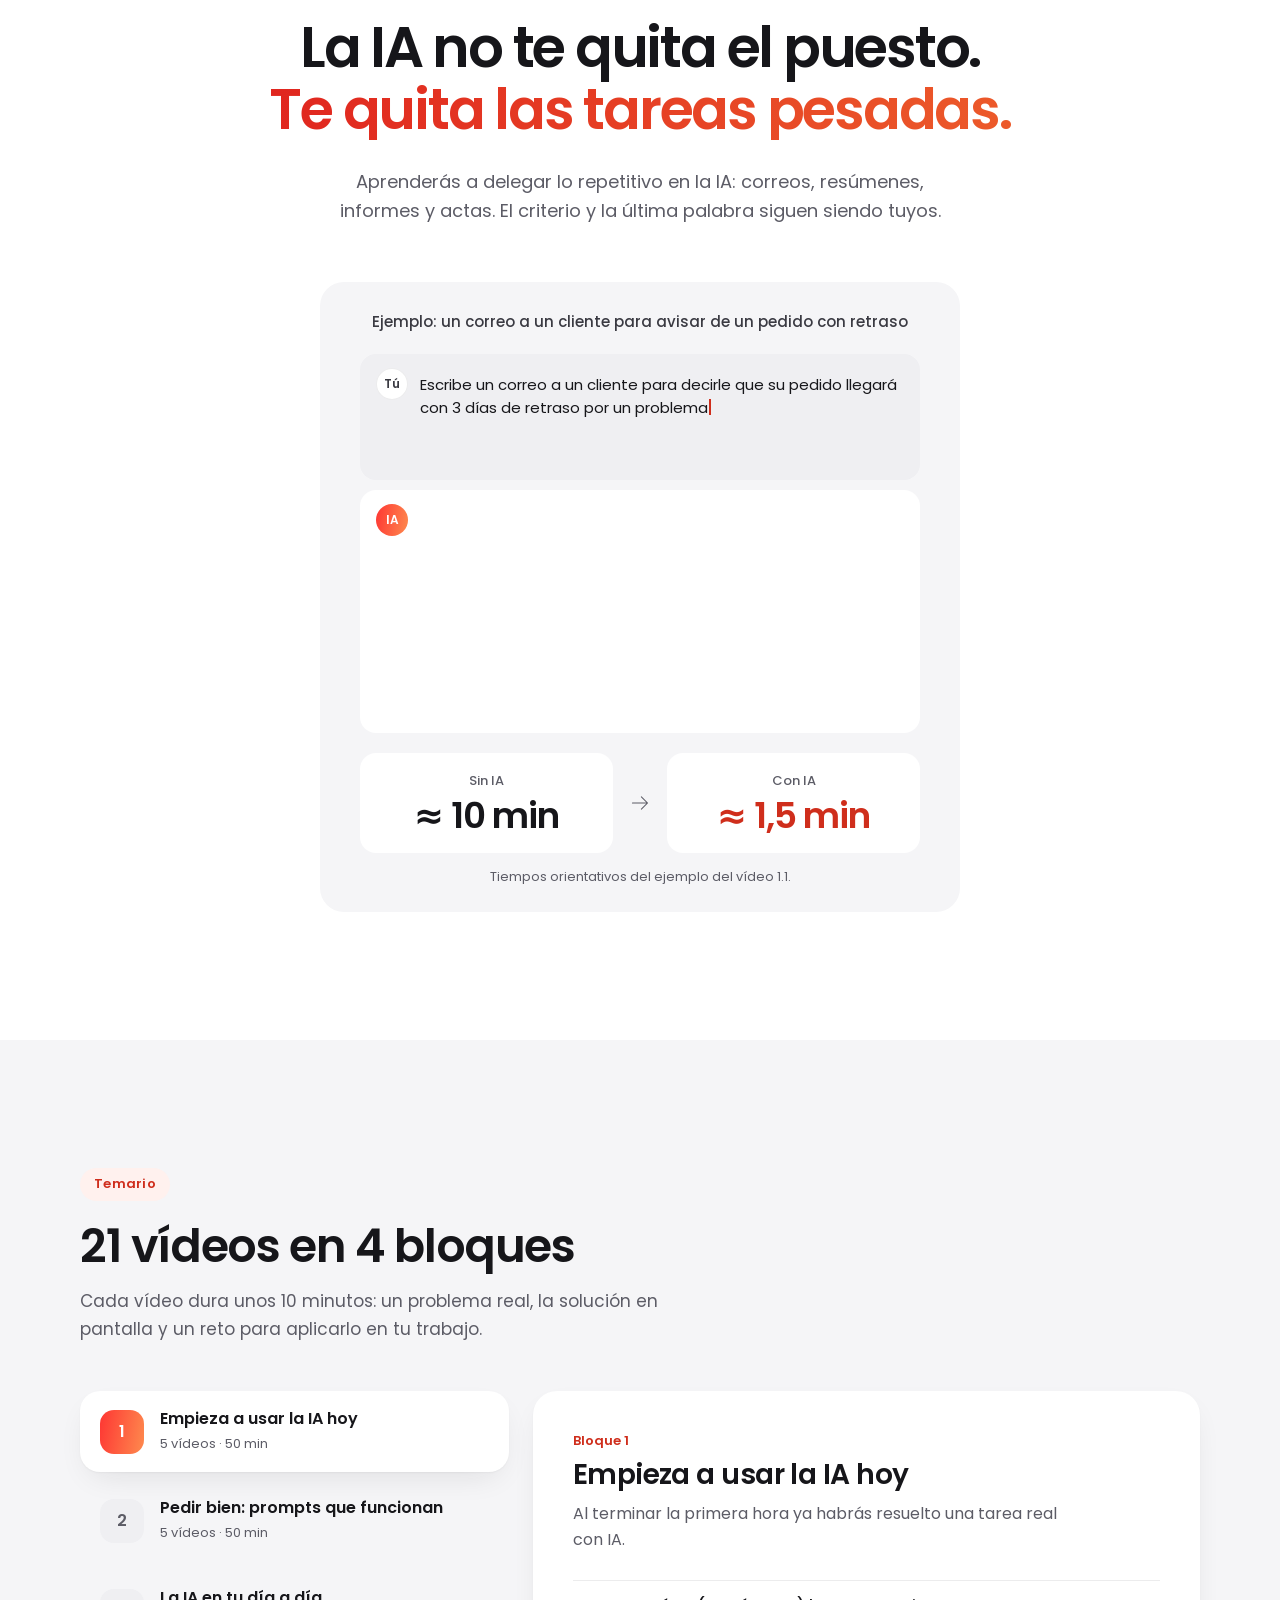
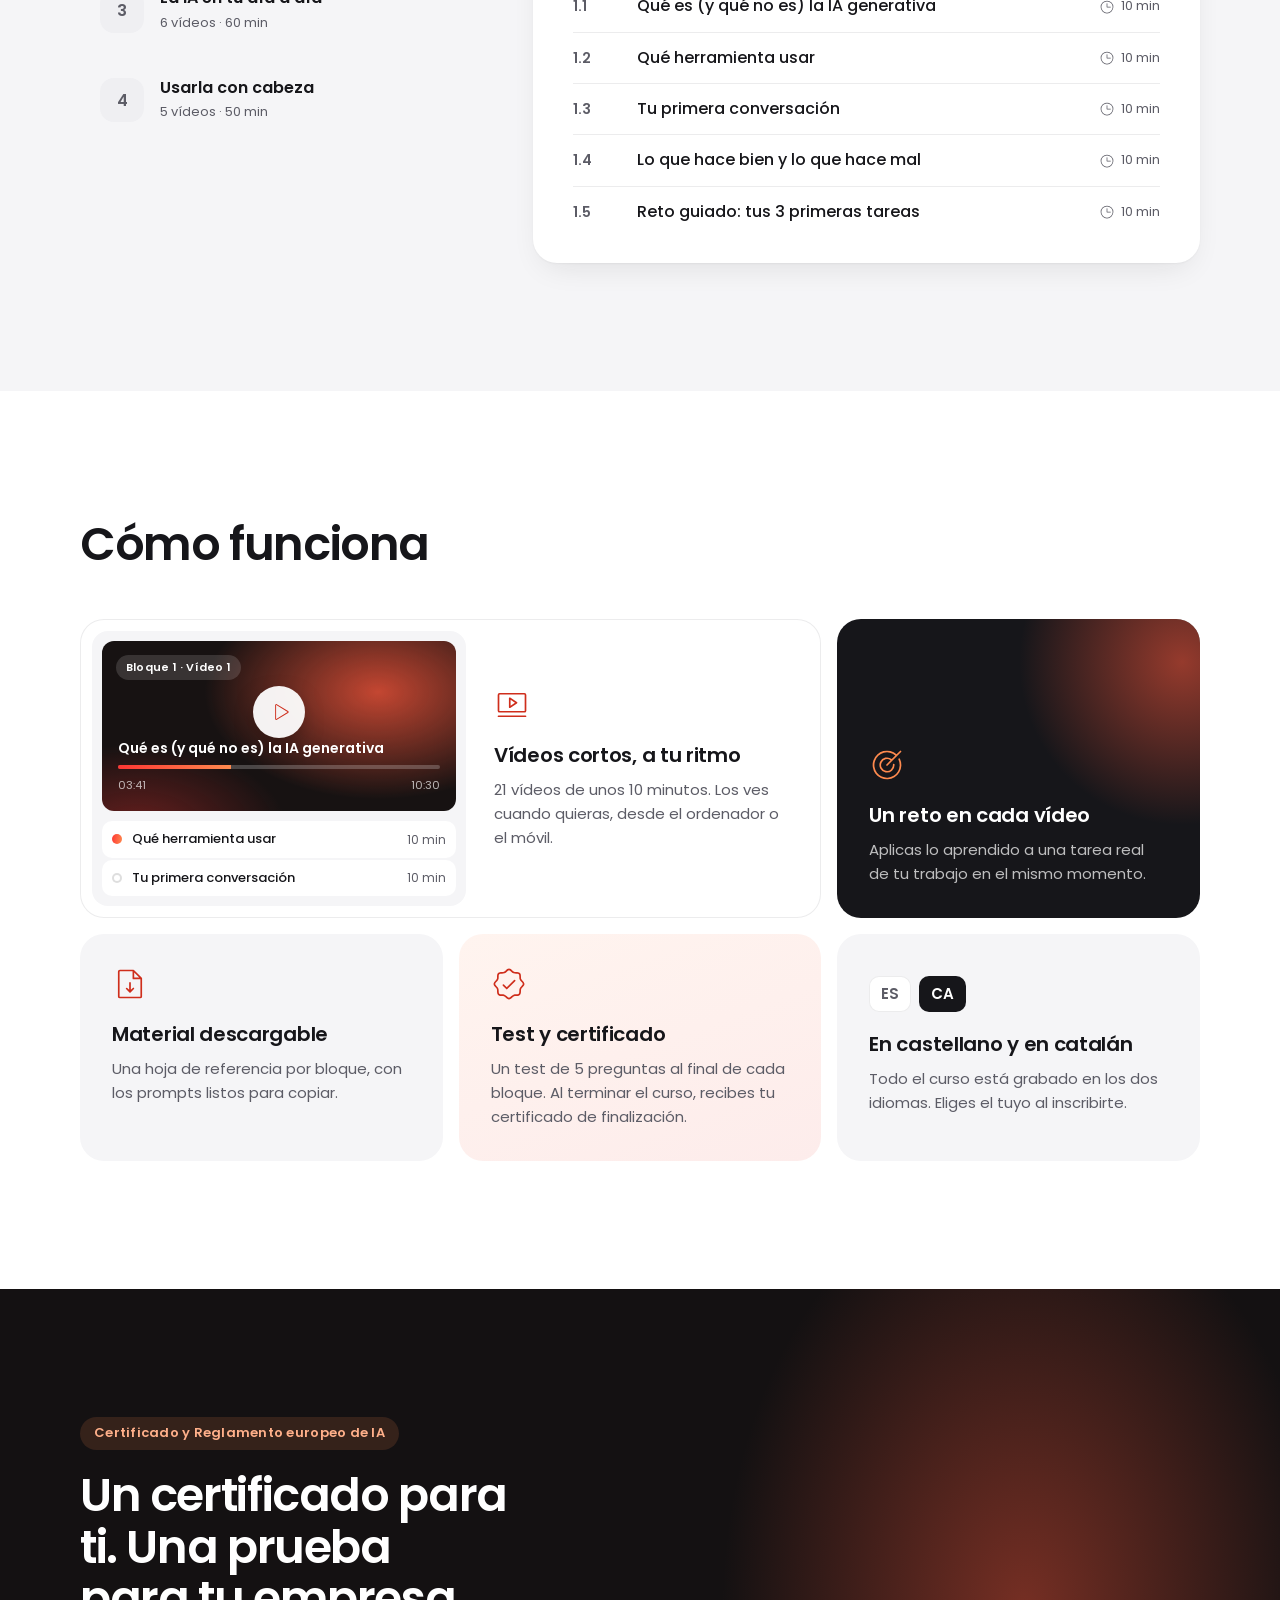
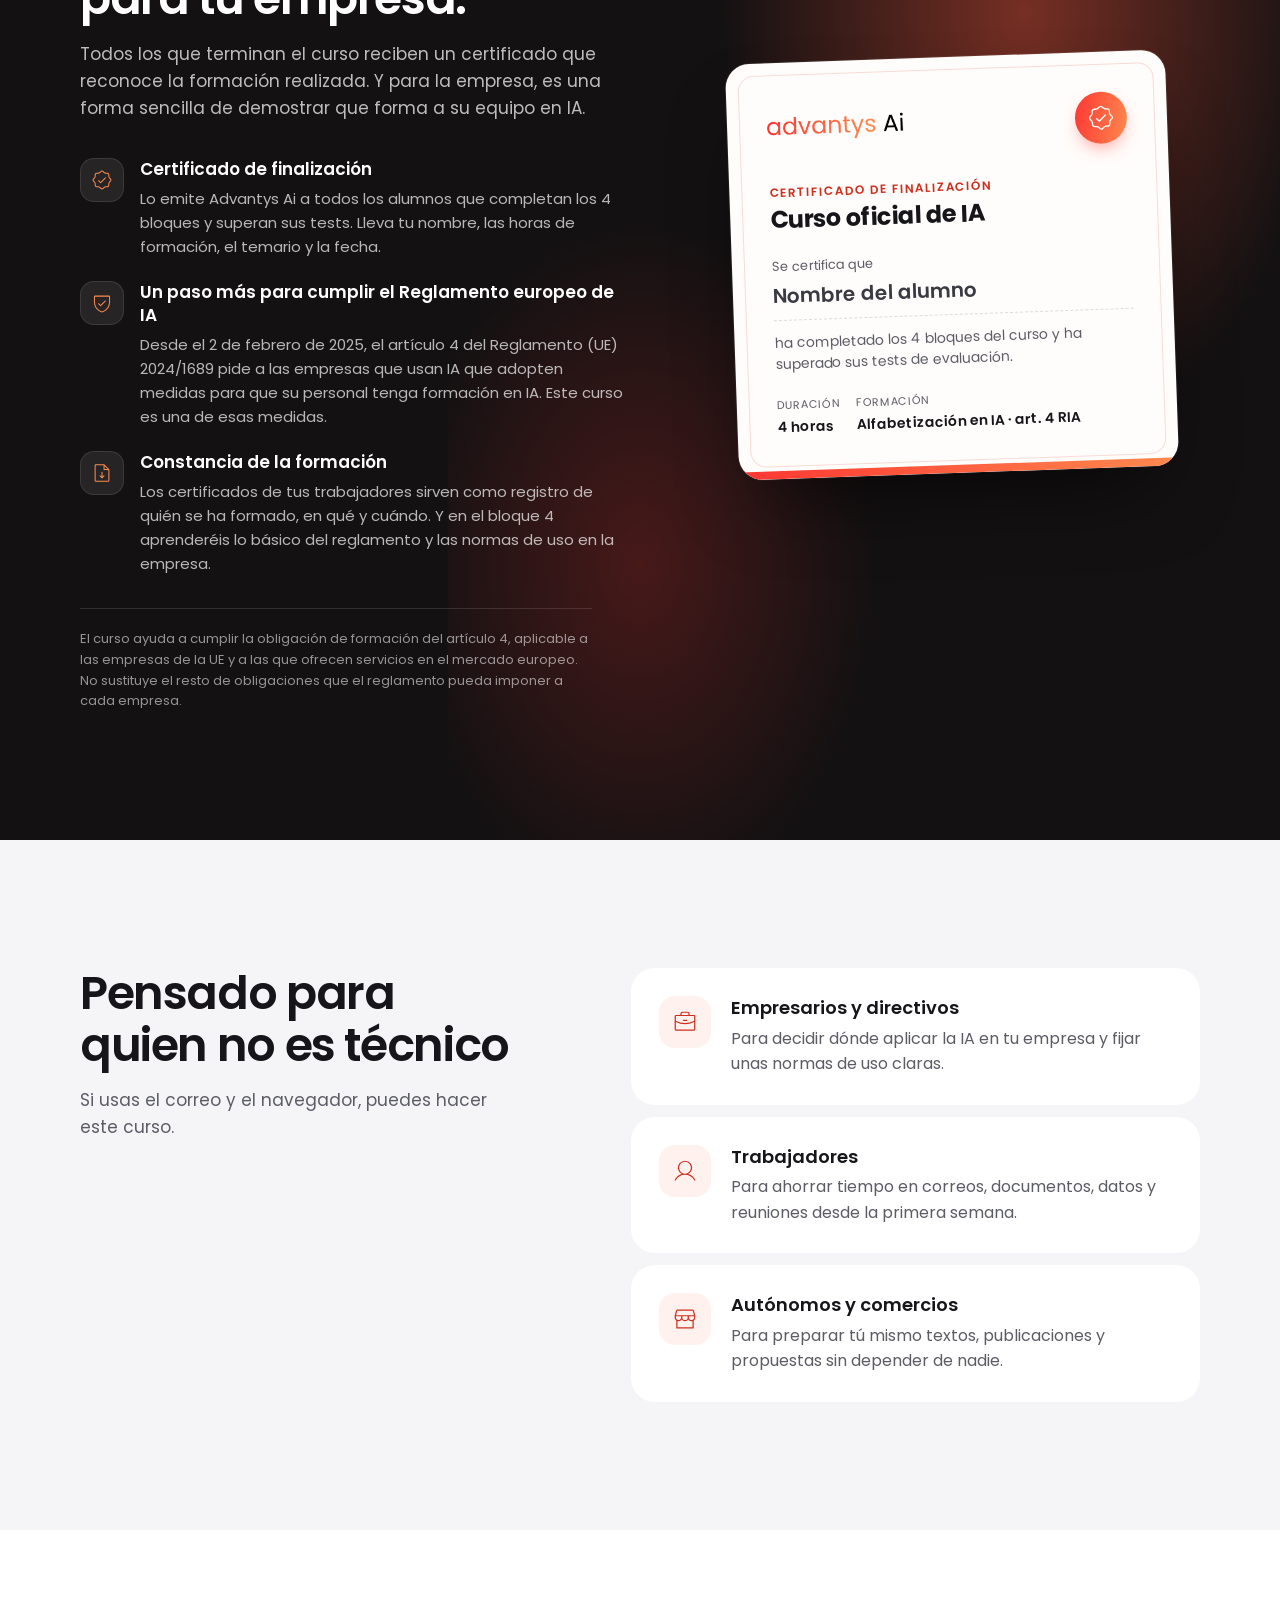
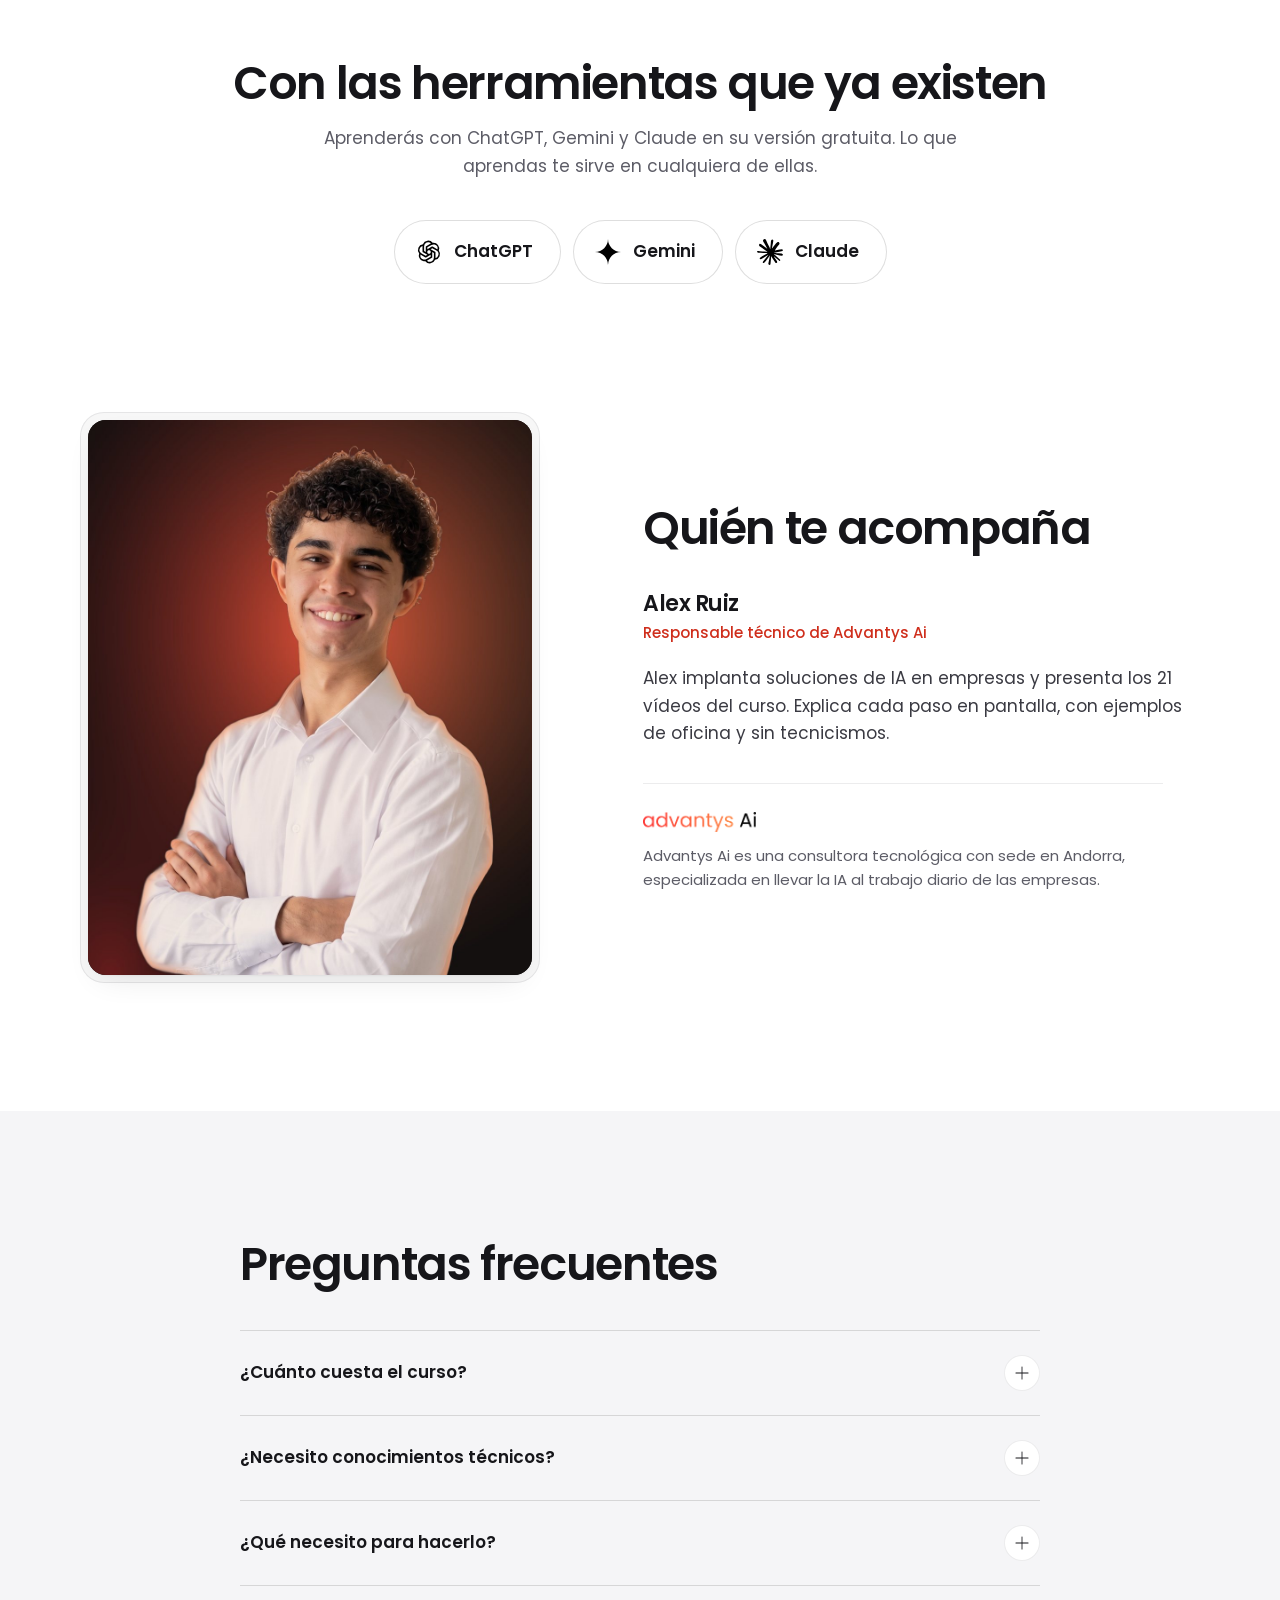
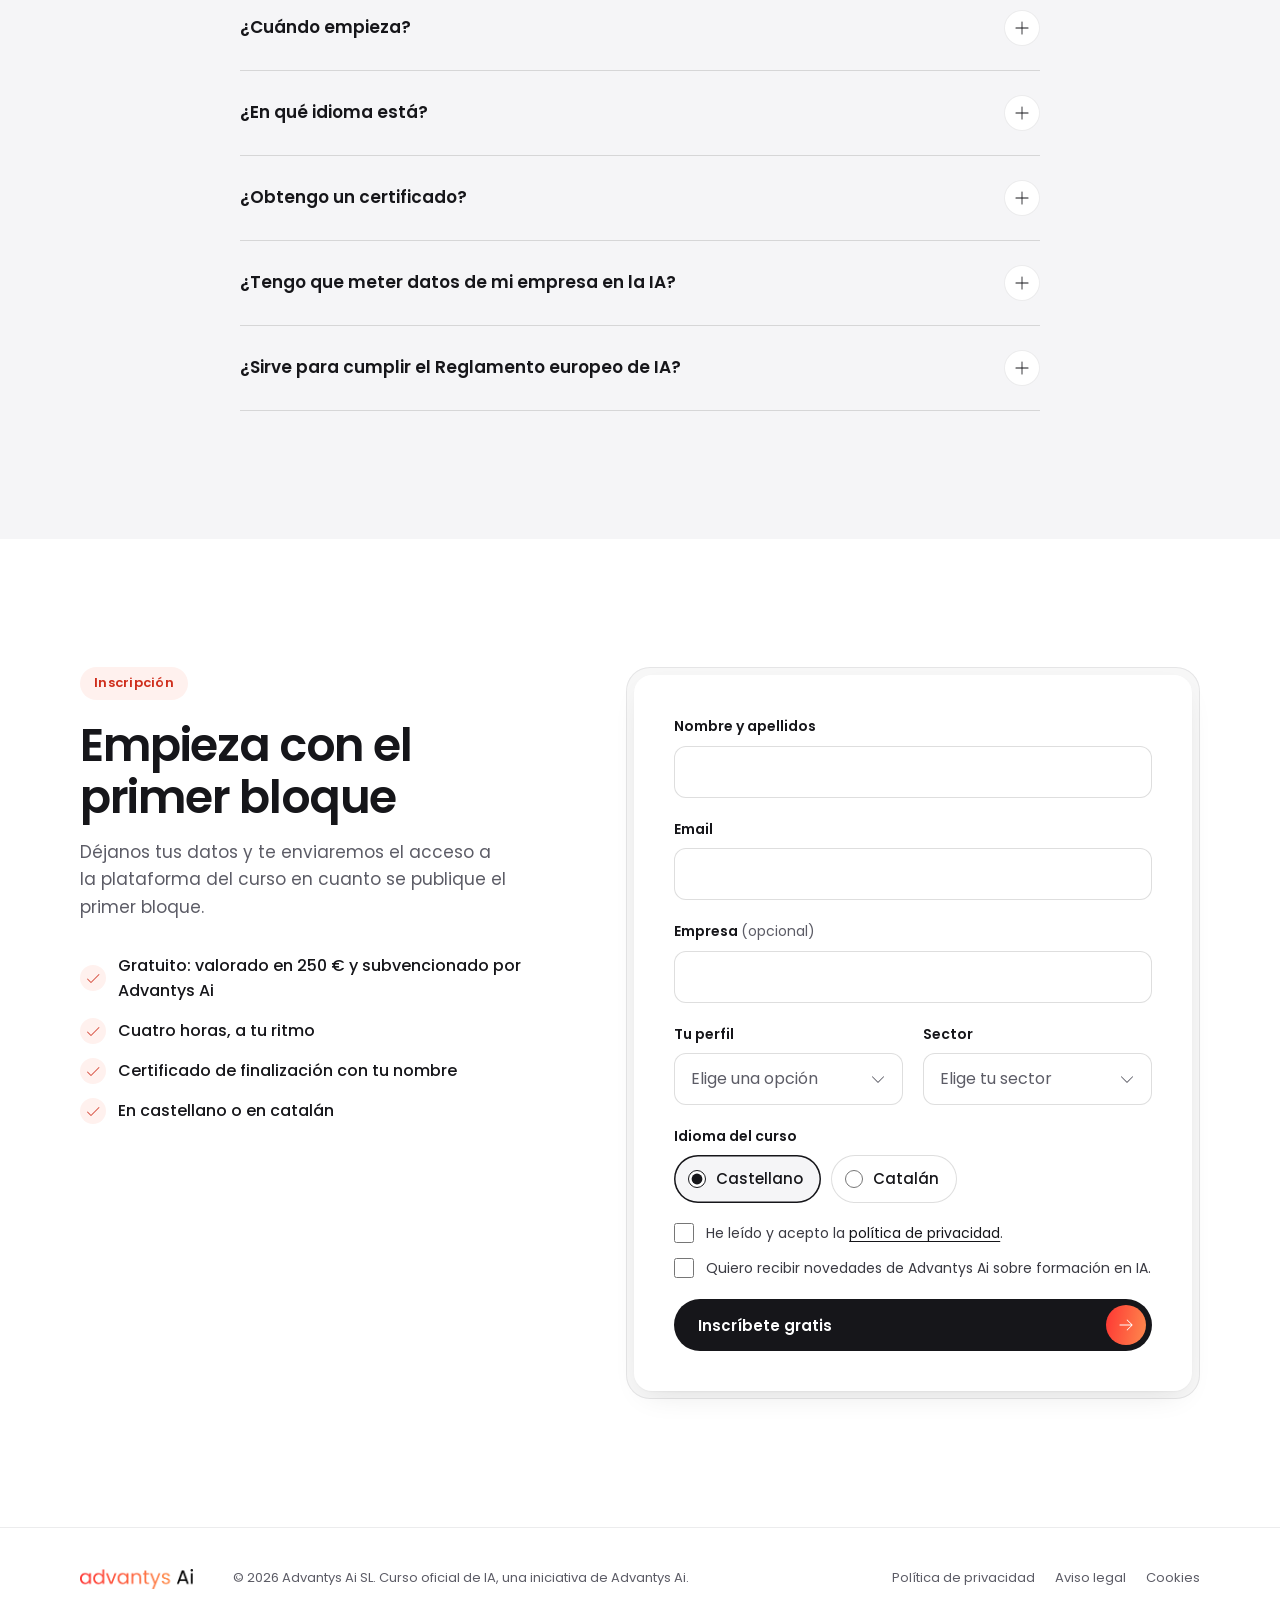
==== commit 4b7b9859: "Vista previa: frase grande sobre el fotograma de Alex como portada Co-Authored-By: Claude Opus 5.5 <" ====
--- a/index.html
+++ b/index.html
@@ -73,7 +73,7 @@
               en hero.duration (i18n.js). La imagen de portada es assets/img/hero-poster-mirada.jpg.
               YouTube no se carga hasta que el visitante pulsa el play. Sin pausa ni controles de avance.
             -->
-            <div class="hero-player" data-player data-youtube-id="9ukXJ55jGDc" data-state="idle">
+            <div class="hero-player" data-player data-youtube-id="9ukXJ55jGDc" data-state="idle" data-cover="frase">
               <img class="player-poster" src="assets/img/hero-poster-mirada.jpg" width="1600" height="900" data-player-poster
                    data-i18n-attr="alt:hero.video" alt="Vídeo de presentación del curso con Alex Ruiz">
               <div class="player-frame" data-player-frame></div>
--- a/assets/css/styles.css
+++ b/assets/css/styles.css
@@ -486,6 +486,13 @@
 }
 /* Portada solo con la frase: la frase es la protagonista */
 .hero-player[data-cover="frase"] .player-cover { justify-items: center; }
+/* El fotograma de Alex queda de fondo, oscurecido para que la frase se lea bien */
+.hero-player[data-cover="frase"][data-state="idle"] .player-cover,
+.hero-player[data-cover="frase"][data-state="blocked"] .player-cover {
+  background:
+    radial-gradient(70% 55% at 50% 110%, rgba(254, 80, 50, 0.32), rgba(254, 80, 50, 0) 100%),
+    linear-gradient(180deg, rgba(16, 12, 12, 0.58) 0%, rgba(16, 12, 12, 0.7) 100%);
+}
 .hero-player[data-cover="frase"] .player-intro { max-width: 80%; margin-left: 0; justify-items: center; text-align: center; }
 .hero-player[data-cover="frase"] .player-hook { font-size: clamp(2rem, 4.6vw, 4.125rem); line-height: 1.04; letter-spacing: -0.045em; }
 .player-hook-accent {
@@ -1606,7 +1613,8 @@
   .hero-player[data-state="idle"] .player-cover,
   .hero-player[data-state="blocked"] .player-cover { align-items: end; }
   .player-intro { max-width: none; margin: 0 0 12px; justify-self: center; }
-  .hero-player[data-cover="frase"] .player-cover { align-items: center; background: none; }
+  .hero-player[data-cover="frase"][data-state="idle"] .player-cover,
+  .hero-player[data-cover="frase"][data-state="blocked"] .player-cover { align-items: center; }
   .hero-player[data-cover="frase"] .player-intro { max-width: 92%; margin: 0; gap: 14px; }
   .hero-player[data-cover="frase"] .player-hook { display: block; font-size: 1.375rem; }
   .hero-player[data-state="idle"] .player-cover,
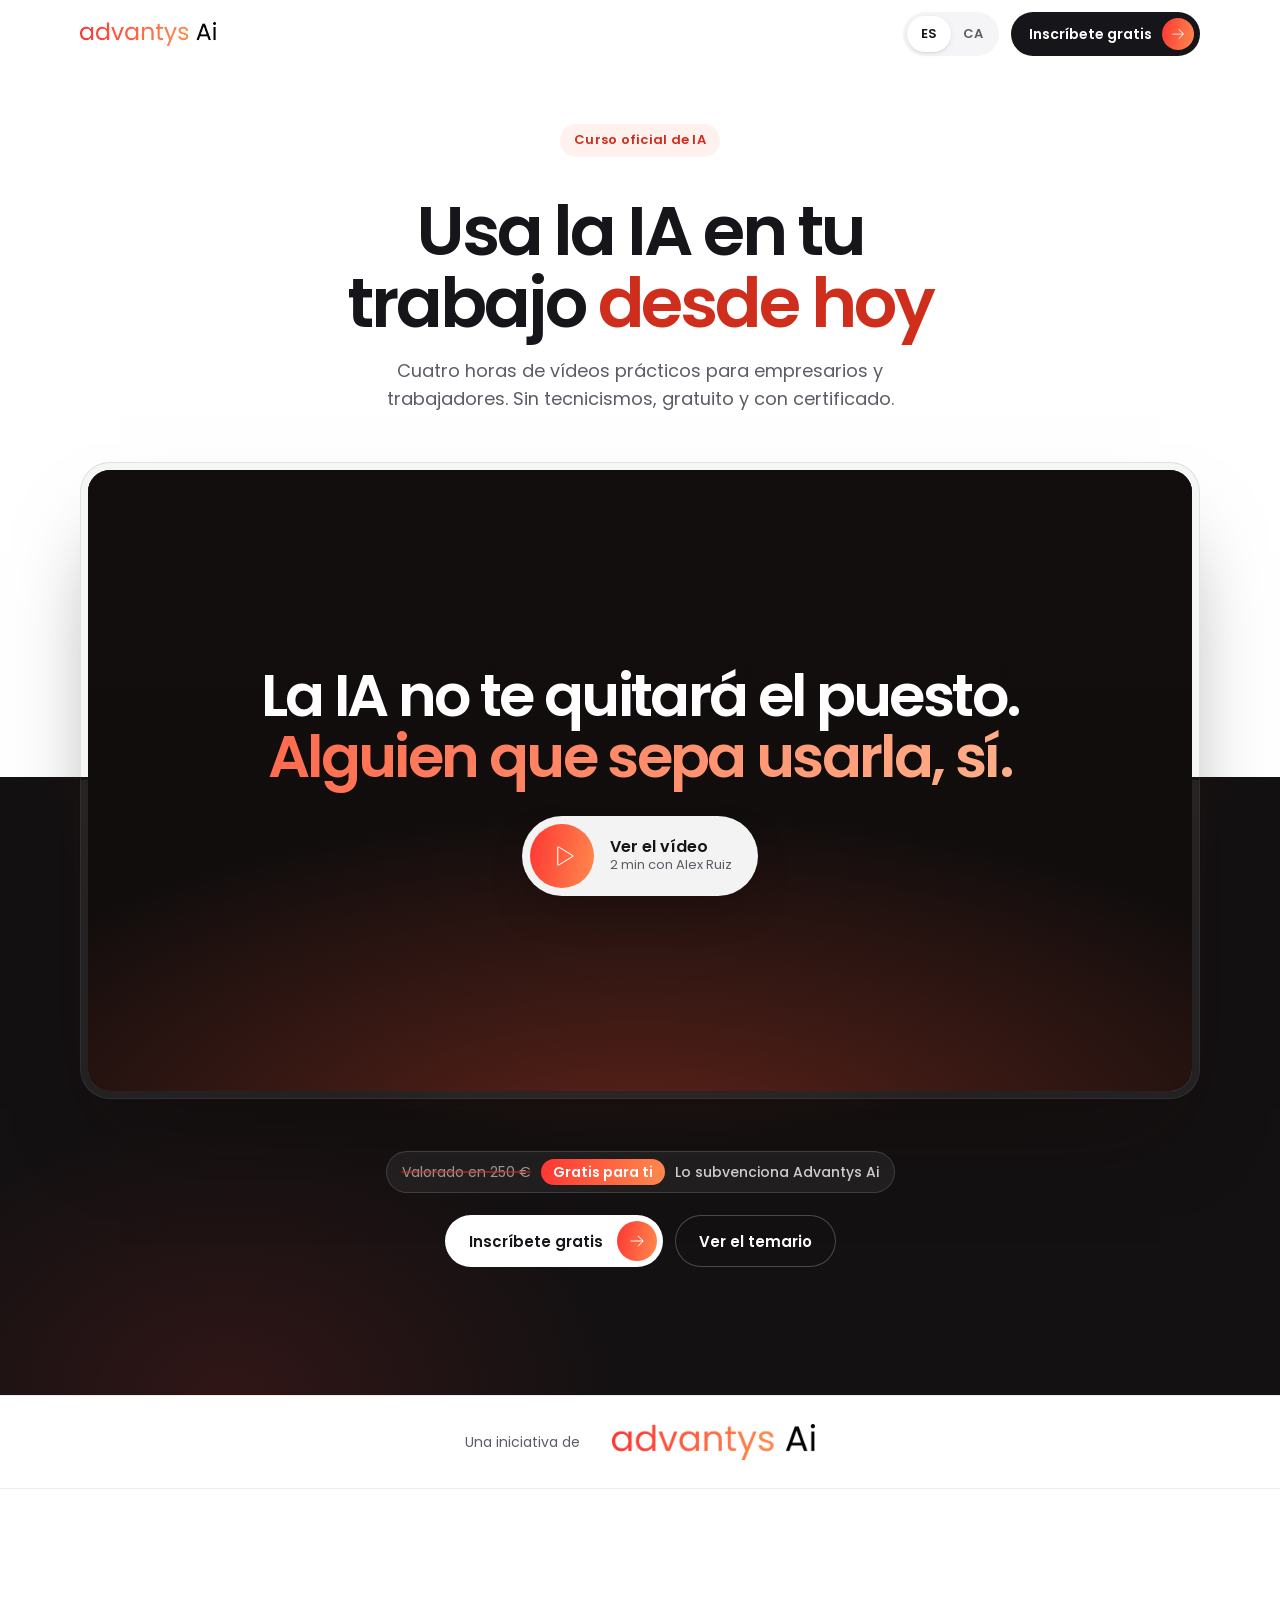
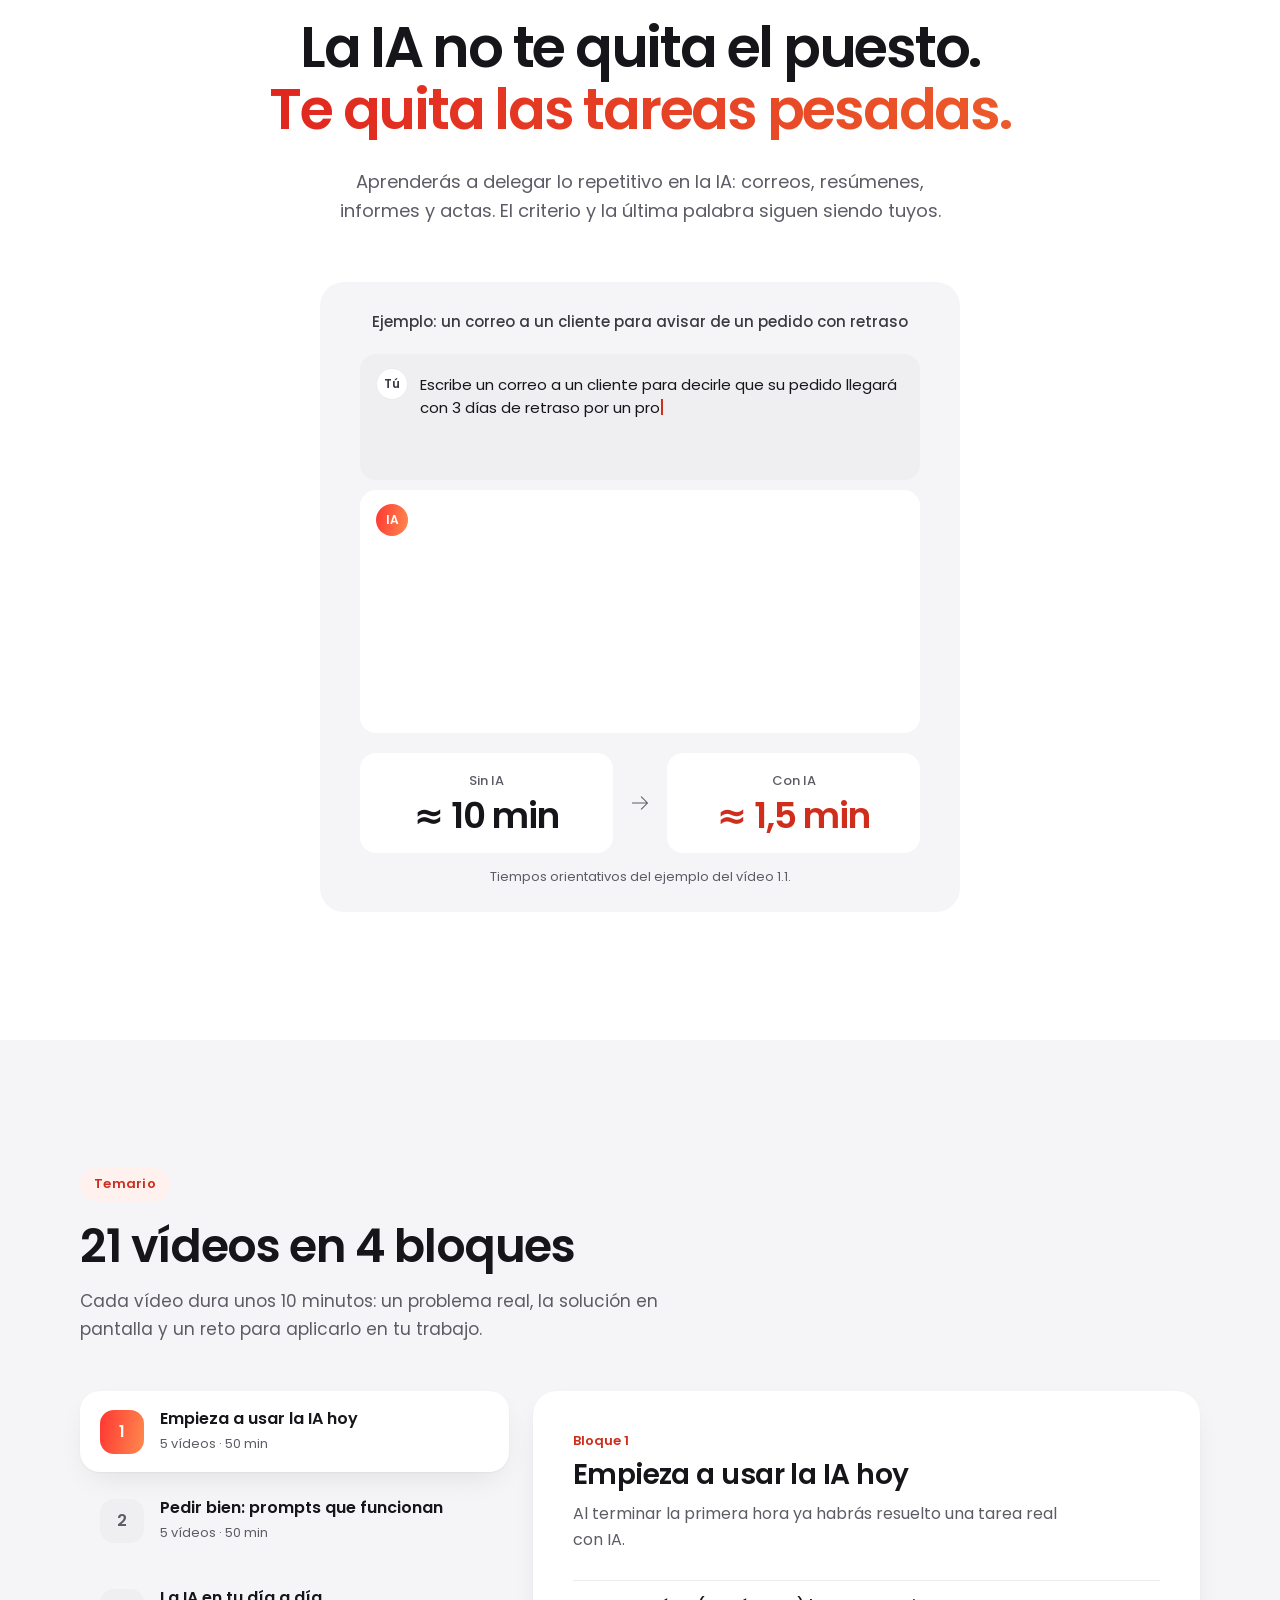
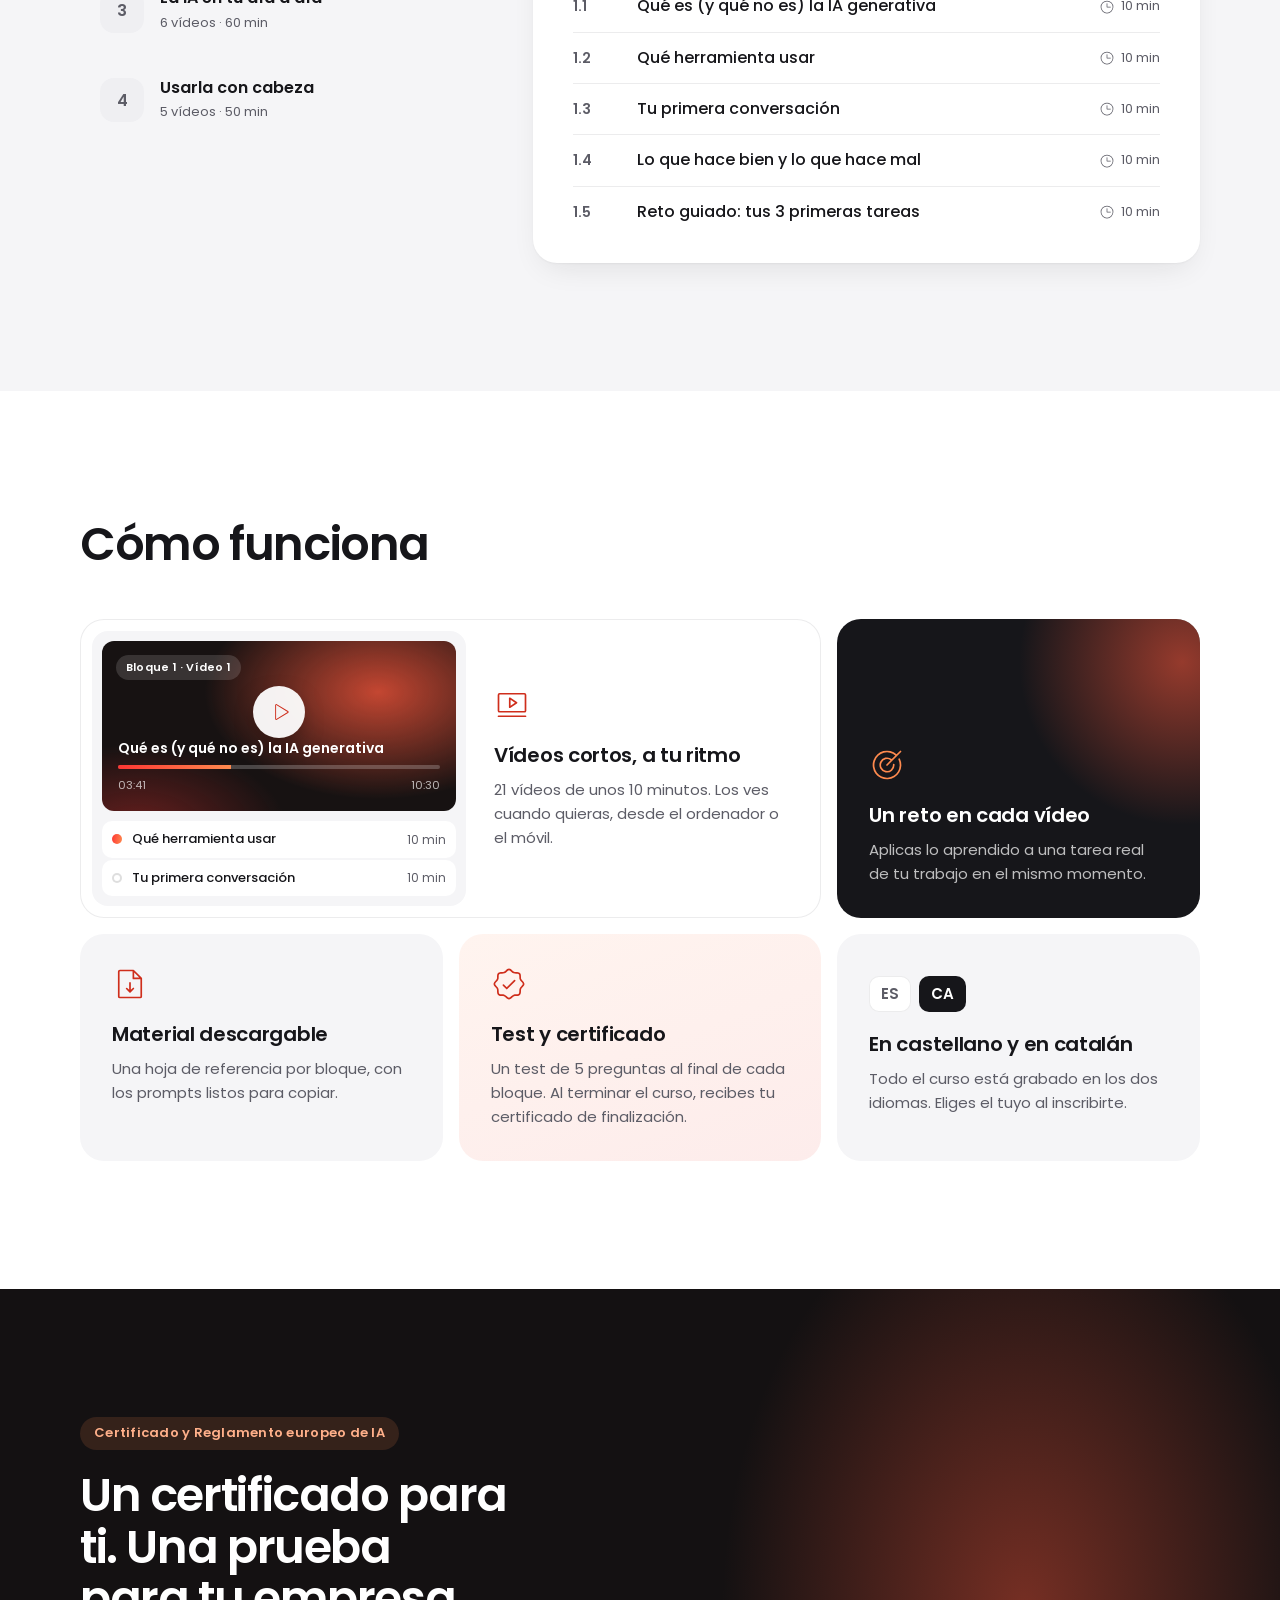
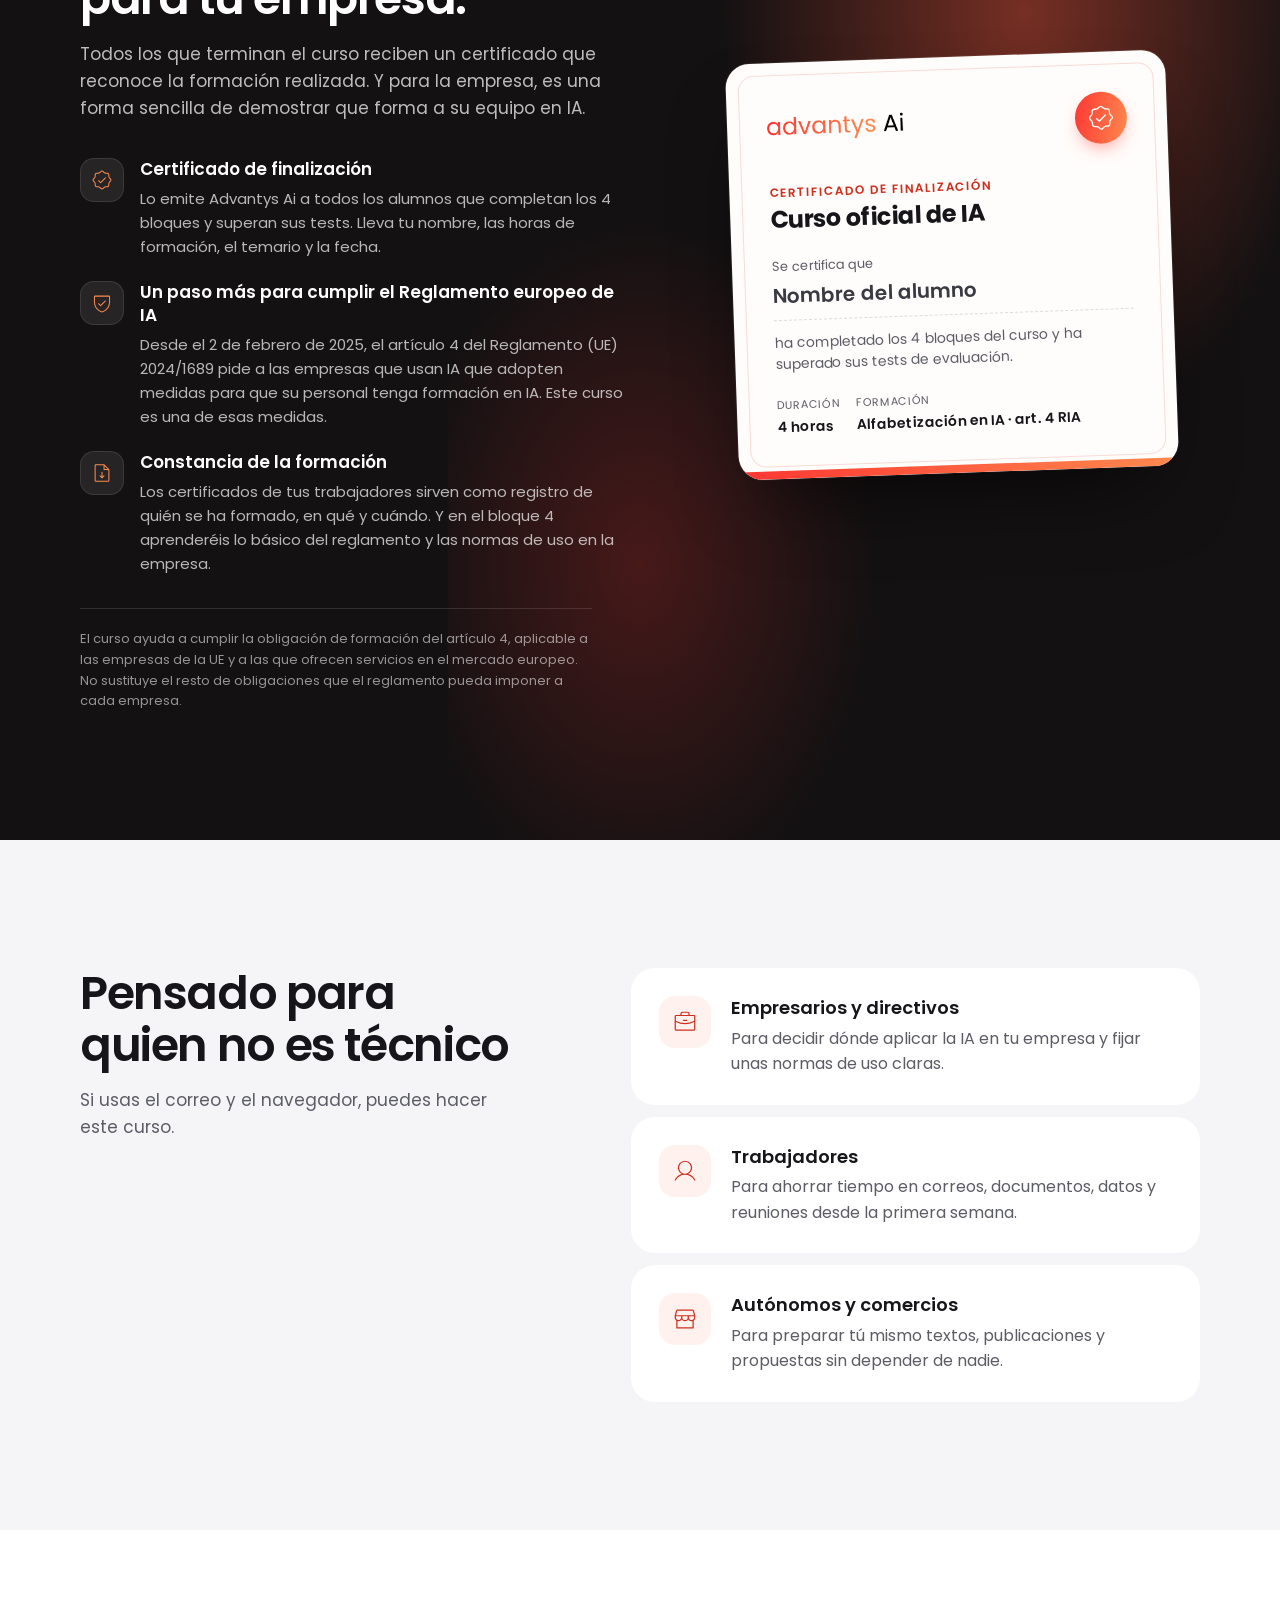
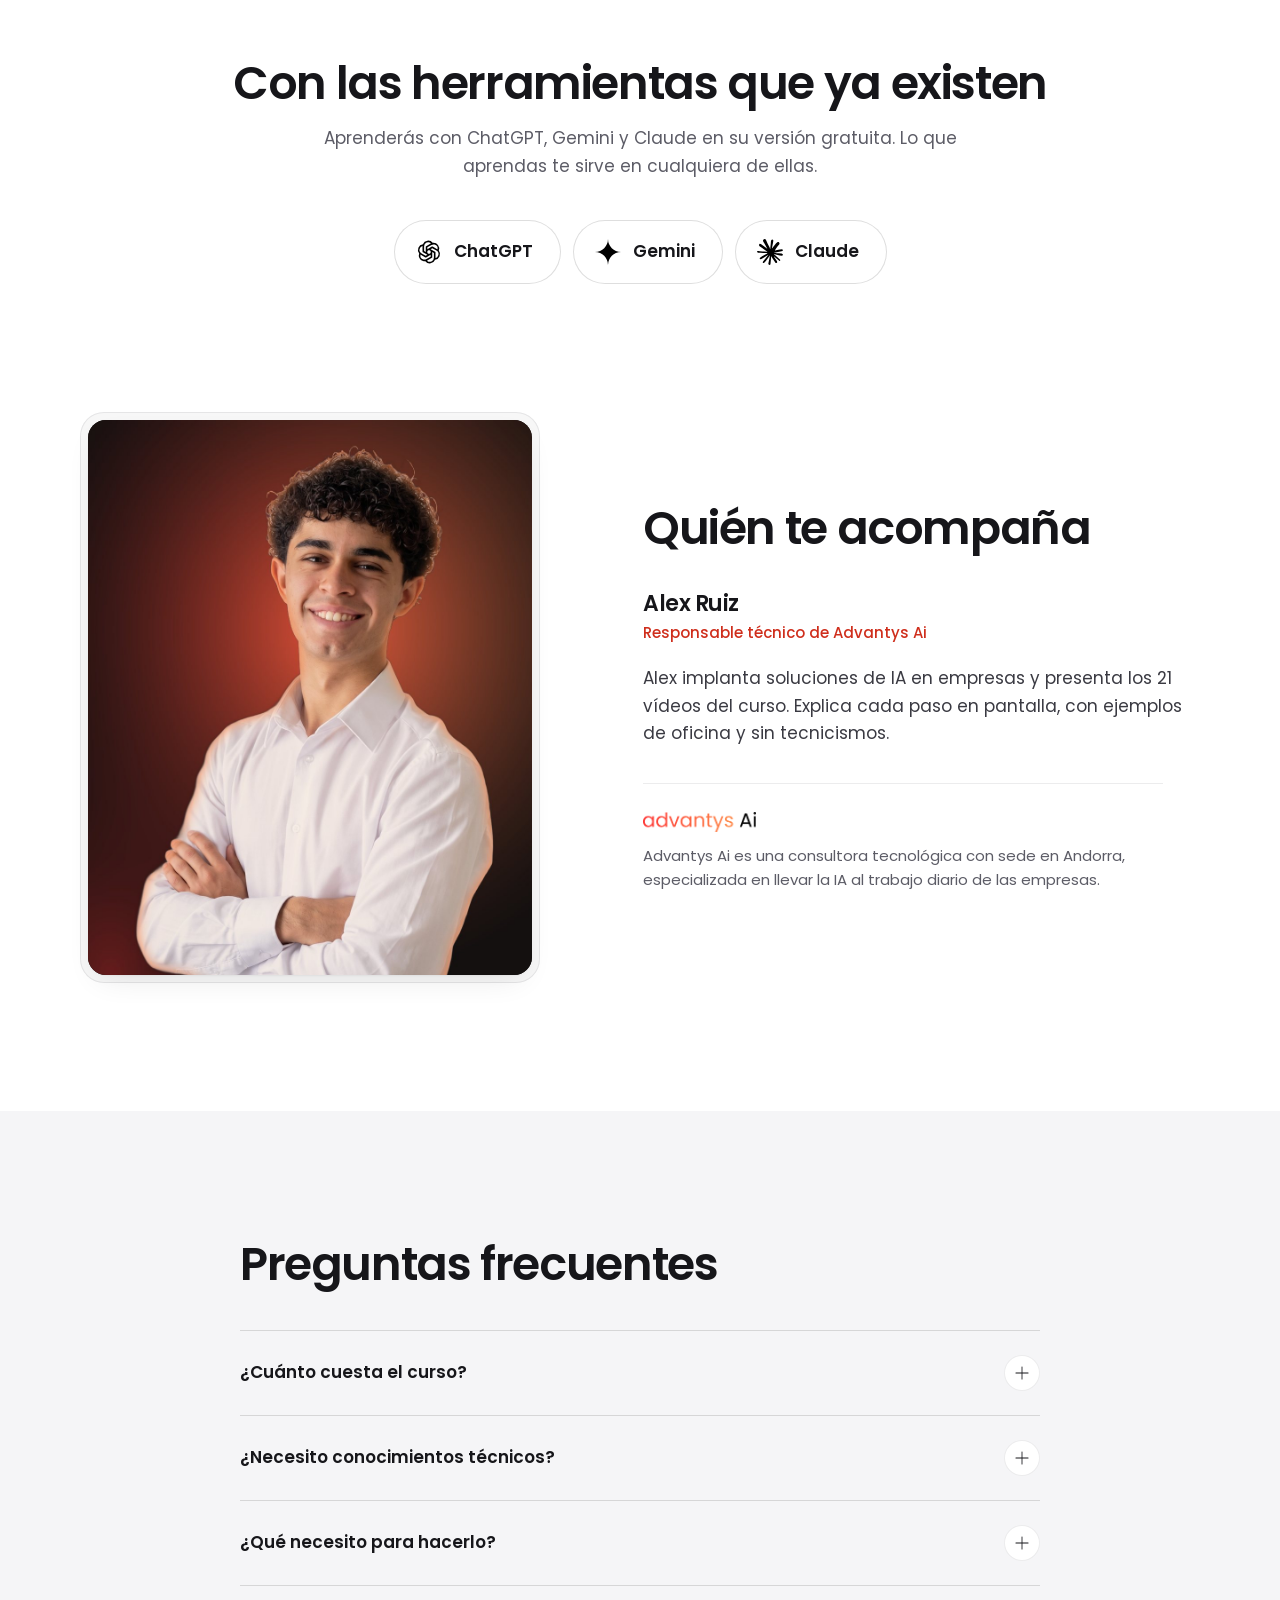
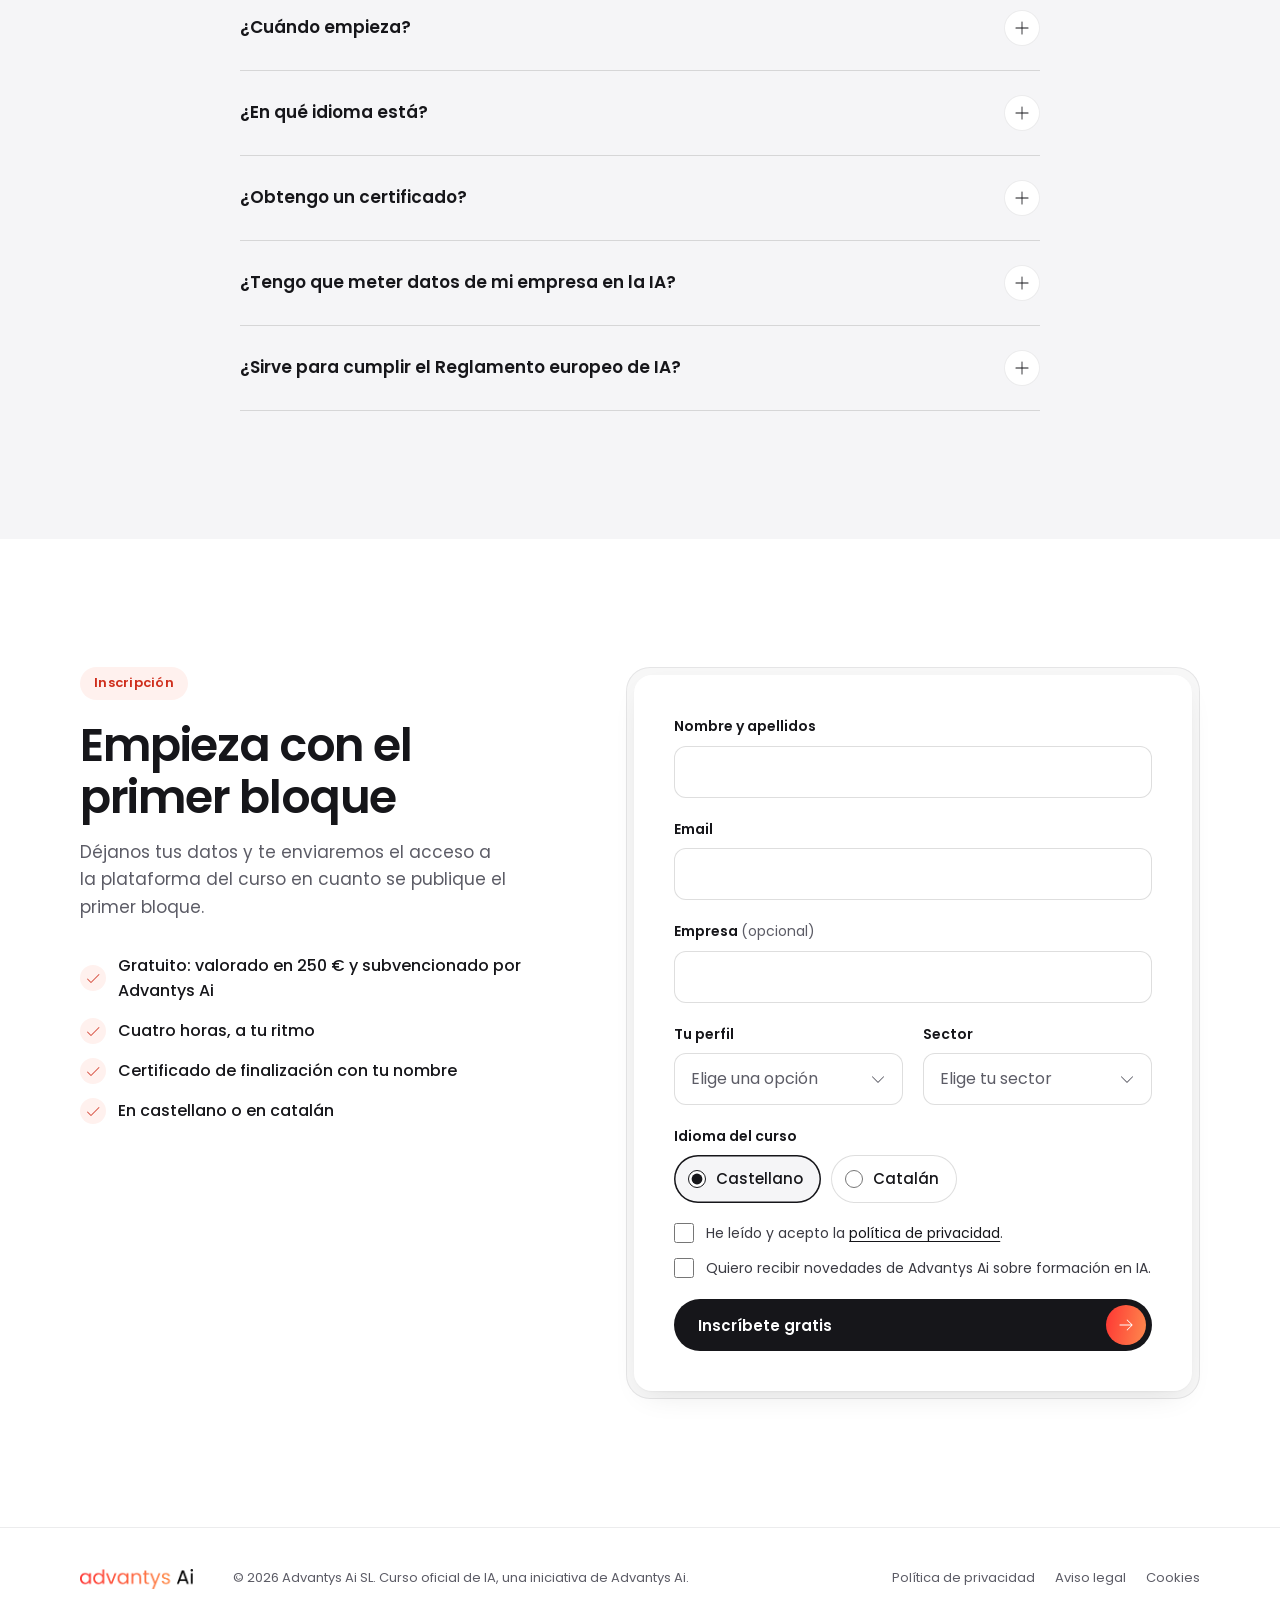
==== commit b914cfb8: "Vista previa: vídeo desde un MP4 propio en lugar de YouTube Reproductor sobre <video>: sin pausa ni " ====
--- a/index.html
+++ b/index.html
@@ -68,17 +68,21 @@
         <div class="container">
           <div class="hero-media load-in" style="--i:3">
             <!--
-              Vídeo de presentación de Alex, alojado en YouTube. Para cambiarlo, pon el ID del vídeo
-              nuevo en data-youtube-id (lo que va después de youtu.be/ en el enlace) y su duración
-              en hero.duration (i18n.js). La imagen de portada es assets/img/hero-poster-mirada.jpg.
-              YouTube no se carga hasta que el visitante pulsa el play. Sin pausa ni controles de avance.
+              Vídeo de presentación de Alex (MP4 1080p). Para cambiarlo, pon el enlace del archivo nuevo
+              en data-video-src y su duración en hero.duration (i18n.js).
+              La imagen de portada es assets/img/hero-poster-mirada.jpg.
+              El vídeo no se descarga hasta que el visitante pulsa el play. Sin pausa ni controles de avance.
             -->
-            <div class="hero-player" data-player data-youtube-id="9ukXJ55jGDc" data-state="idle" data-cover="frase">
+            <div class="hero-player" data-player data-video-src="https://assets.cdn.filesafe.space/tT0GAvtx8iOs64cDrzg2/media/6aea108b3fe7ef7efa4015ab.mp4" data-state="idle" data-cover="frase">
               <img class="player-poster" src="assets/img/hero-poster-mirada.jpg" width="1600" height="900" data-player-poster
                    data-i18n-attr="alt:hero.video" alt="Vídeo de presentación del curso con Alex Ruiz">
-              <div class="player-frame" data-player-frame></div>
-
-              <!-- Capa sobre el vídeo: no deja tocar YouTube (ni pausar ni mover el vídeo) -->
+              <div class="player-frame" data-player-frame>
+                <video class="player-video" playsinline preload="none" disablepictureinpicture disableremoteplayback
+                       controlslist="nodownload noplaybackrate nofullscreen" data-player-video tabindex="-1"></video>
+              </div>
+              <span class="player-spinner" aria-hidden="true"></span>
+
+              <!-- Capa sobre el vídeo: no deja pausar ni mover el vídeo -->
               <div class="player-shield" aria-hidden="true"></div>
 
               <div class="player-cover" data-player-cover>
--- a/assets/css/styles.css
+++ b/assets/css/styles.css
@@ -427,7 +427,7 @@
 }
 .price-note { color: var(--ink-2); font-weight: 500; }
 
-/* ---------- Vídeo de presentación (reproductor propio sobre YouTube) ---------- */
+/* ---------- Vídeo de presentación (reproductor propio sobre un MP4) ---------- */
 .hero-player {
   position: relative;
   aspect-ratio: 16 / 9;
@@ -438,7 +438,7 @@
 }
 .player-poster,
 .player-frame,
-.player-frame iframe {
+.player-video {
   position: absolute;
   inset: 0;
   width: 100%;
@@ -446,9 +446,32 @@
 }
 .player-poster { object-fit: cover; transition: opacity 300ms ease; }
 .player-poster[hidden] { display: block; opacity: 0; pointer-events: none; }
-.player-frame iframe { border: 0; pointer-events: none; }
-
-/* Capa transparente sobre el vídeo: nadie llega a los menús de YouTube */
+.player-video { object-fit: cover; background: #141010; pointer-events: none; }
+.hero-player:fullscreen .player-video { object-fit: contain; }
+
+/* Indicador de carga mientras el vídeo arranca o se queda esperando datos */
+.player-spinner {
+  position: absolute;
+  left: 50%;
+  top: 50%;
+  z-index: 4;
+  width: 44px;
+  height: 44px;
+  margin: -22px 0 0 -22px;
+  border-radius: 50%;
+  border: 3px solid rgba(255, 255, 255, 0.25);
+  border-top-color: #fff;
+  opacity: 0;
+  pointer-events: none;
+  transition: opacity 200ms ease;
+  animation: player-spin 800ms linear infinite;
+}
+.hero-player[data-state="loading"] .player-spinner,
+.hero-player[data-state="playing"][data-buffering] .player-spinner { opacity: 1; }
+@keyframes player-spin { to { transform: rotate(360deg); } }
+@media (prefers-reduced-motion: reduce) { .player-spinner { animation-duration: 2400ms; } }
+
+/* Capa transparente sobre el vídeo: no deja pausarlo ni abrir el menú del navegador */
 .player-shield { position: absolute; inset: 0; z-index: 2; display: none; }
 .hero-player[data-state="playing"] .player-shield { display: block; }
 
@@ -497,6 +520,9 @@
 .hero-player[data-cover="frase"] .player-hook { font-size: clamp(2rem, 4.6vw, 4.125rem); line-height: 1.04; letter-spacing: -0.045em; }
 .player-hook-accent {
   display: block;
+  /* Hueco extra abajo para que el degradado no corte la g ni otras letras con rabito */
+  padding-bottom: 0.14em;
+  margin-bottom: -0.14em;
   background: linear-gradient(100deg, #ff6a4d 0%, #ffb08a 100%);
   -webkit-background-clip: text;
   background-clip: text;
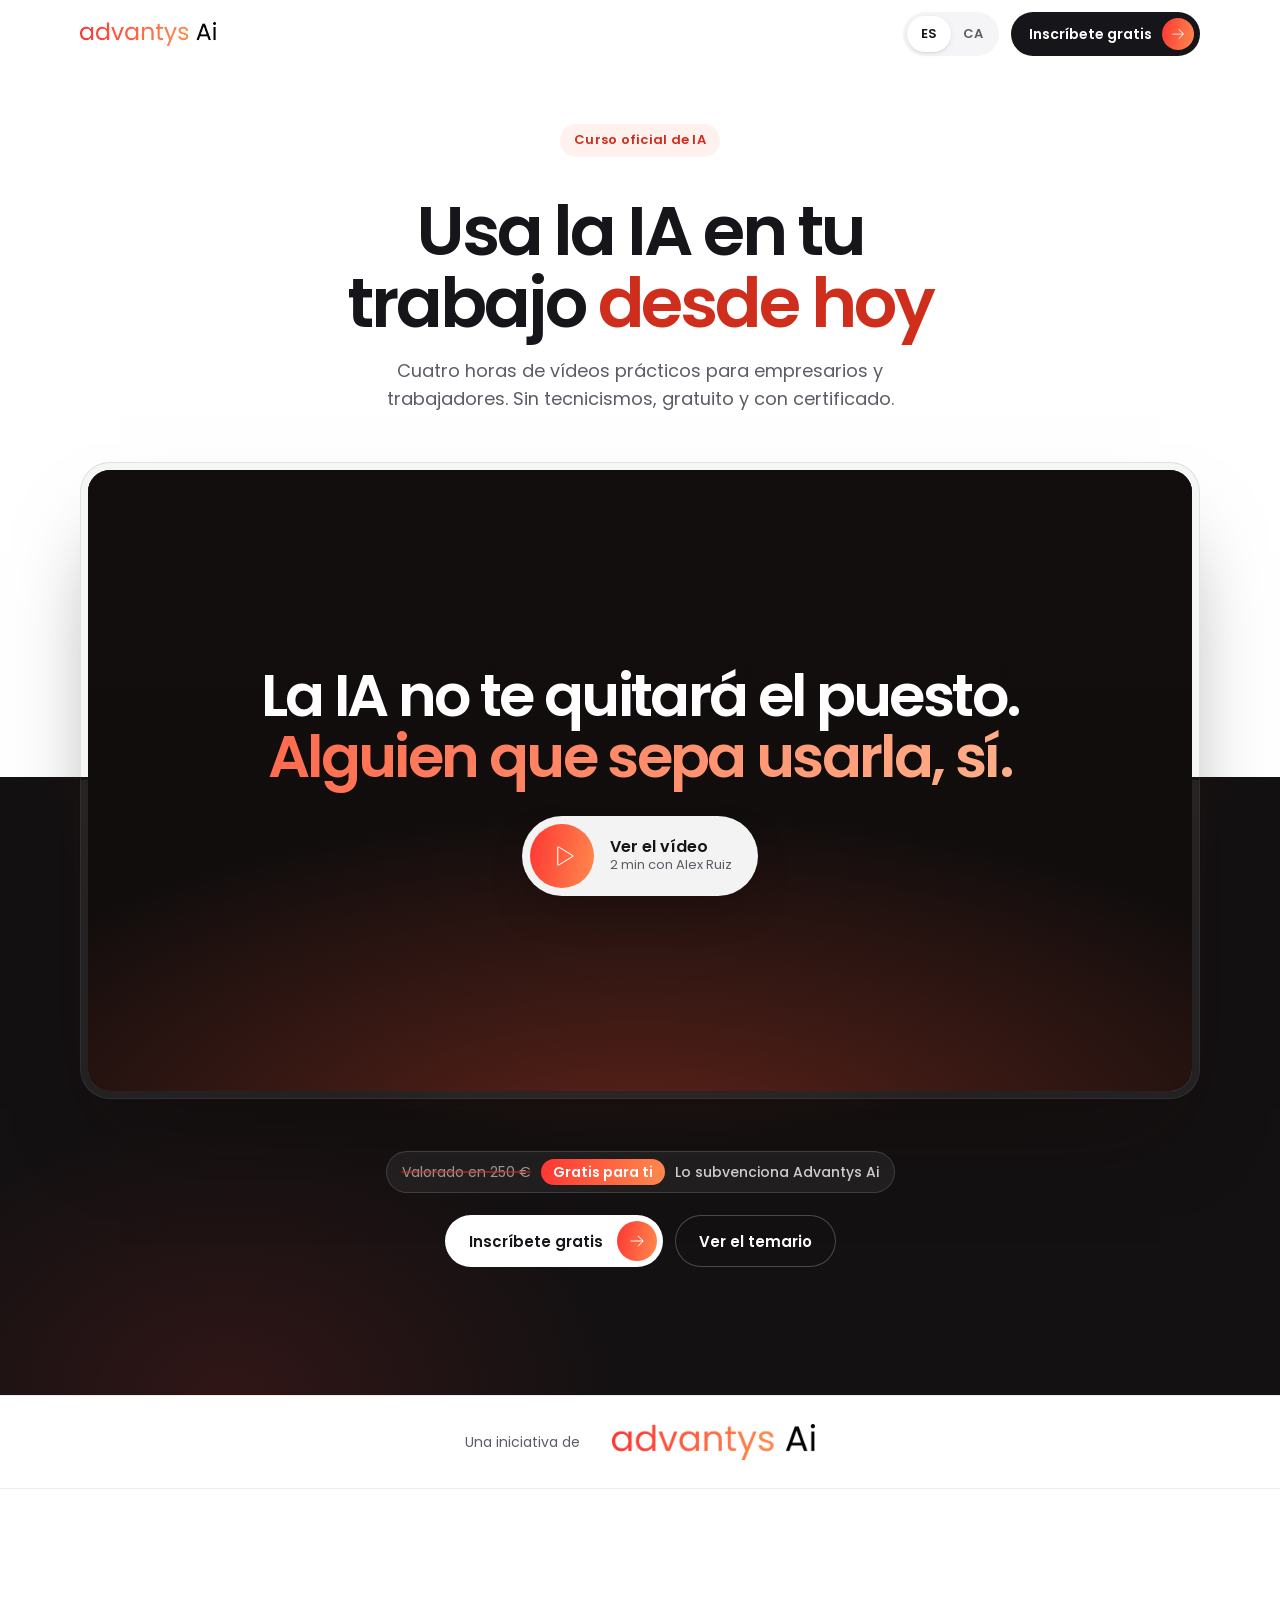
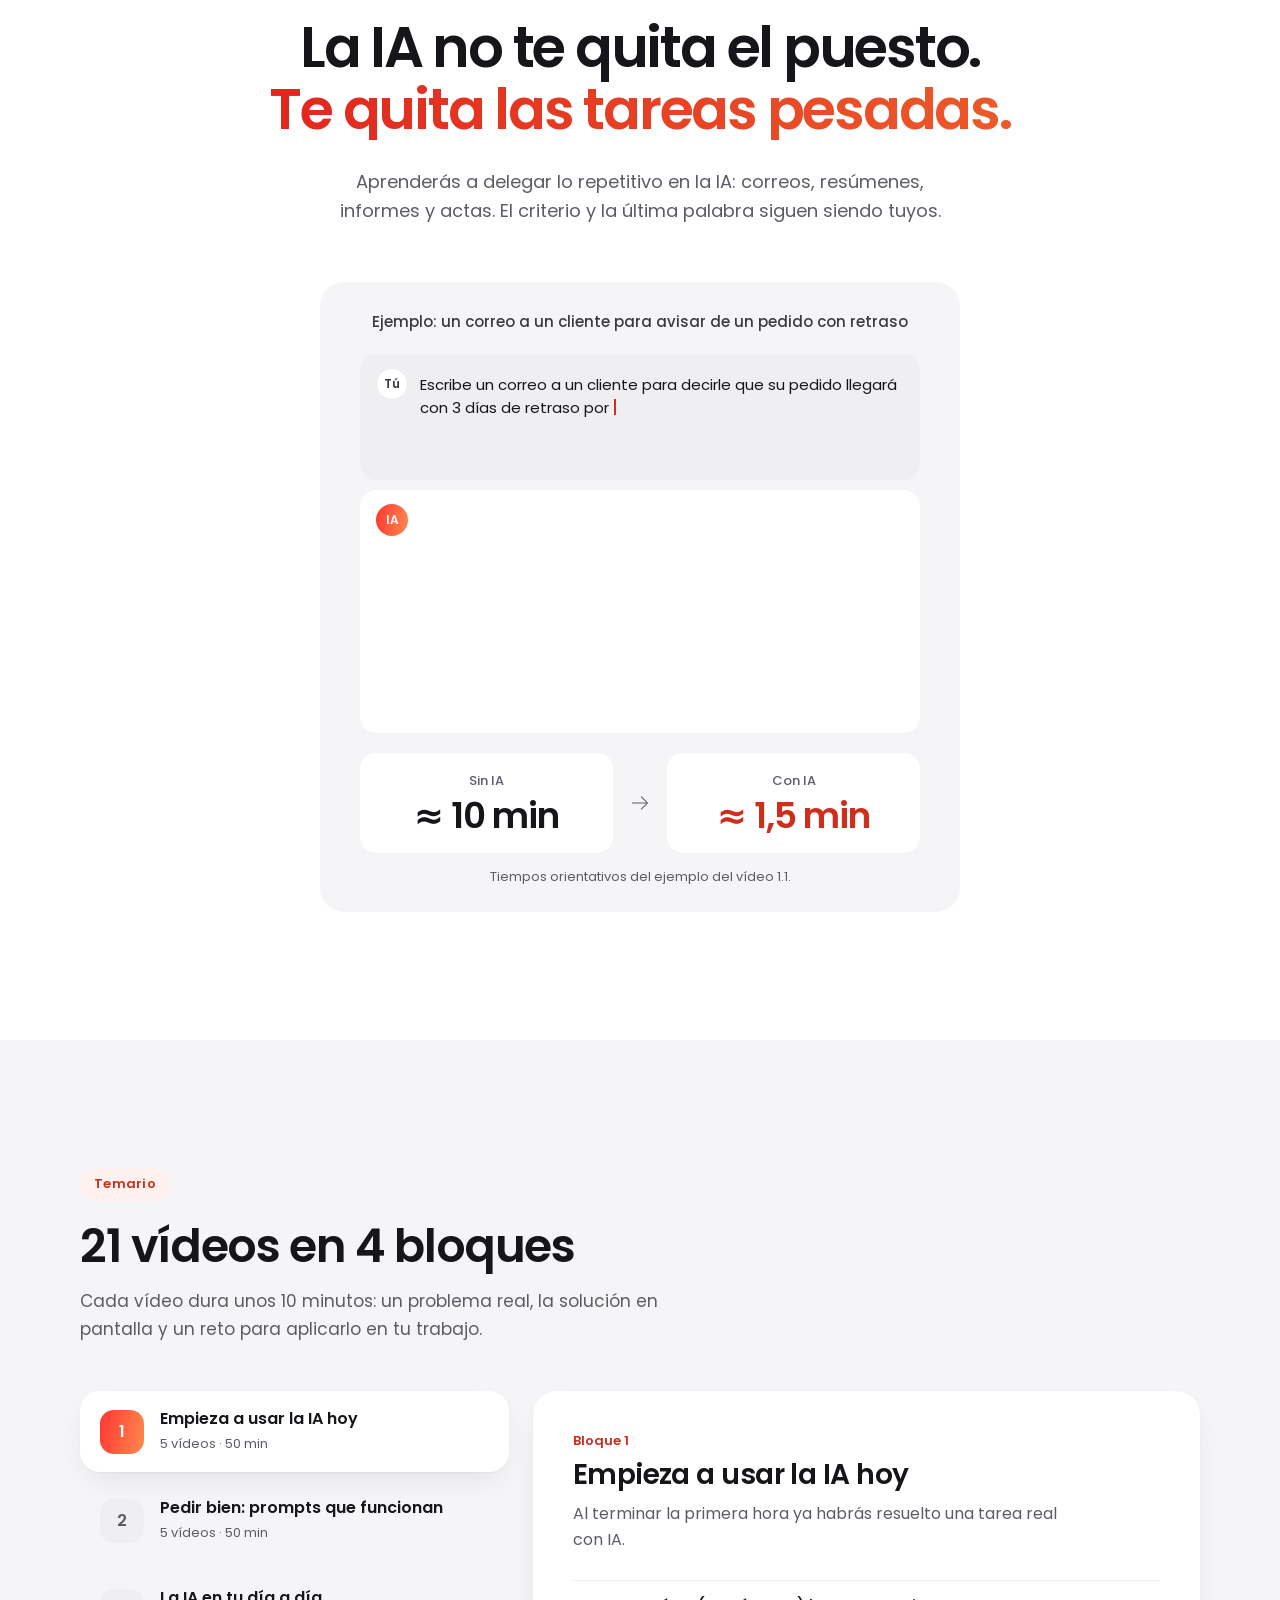
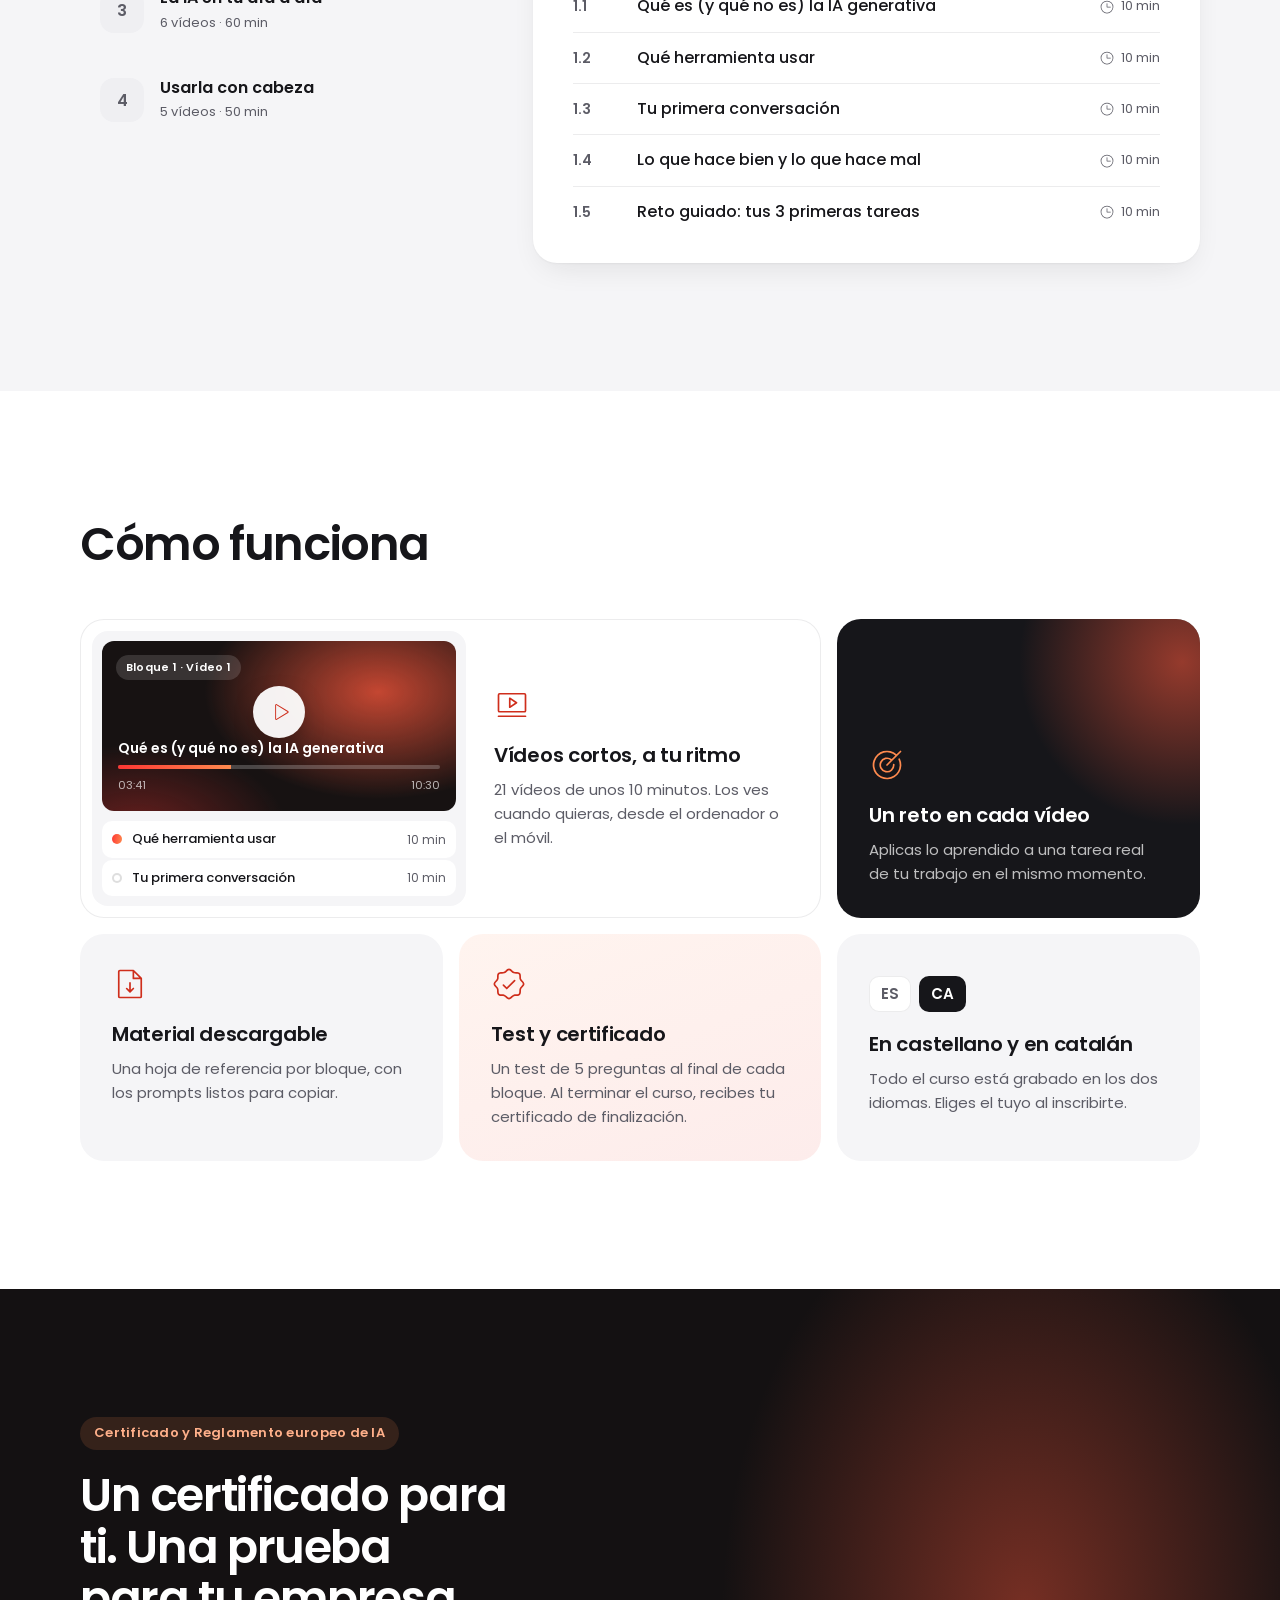
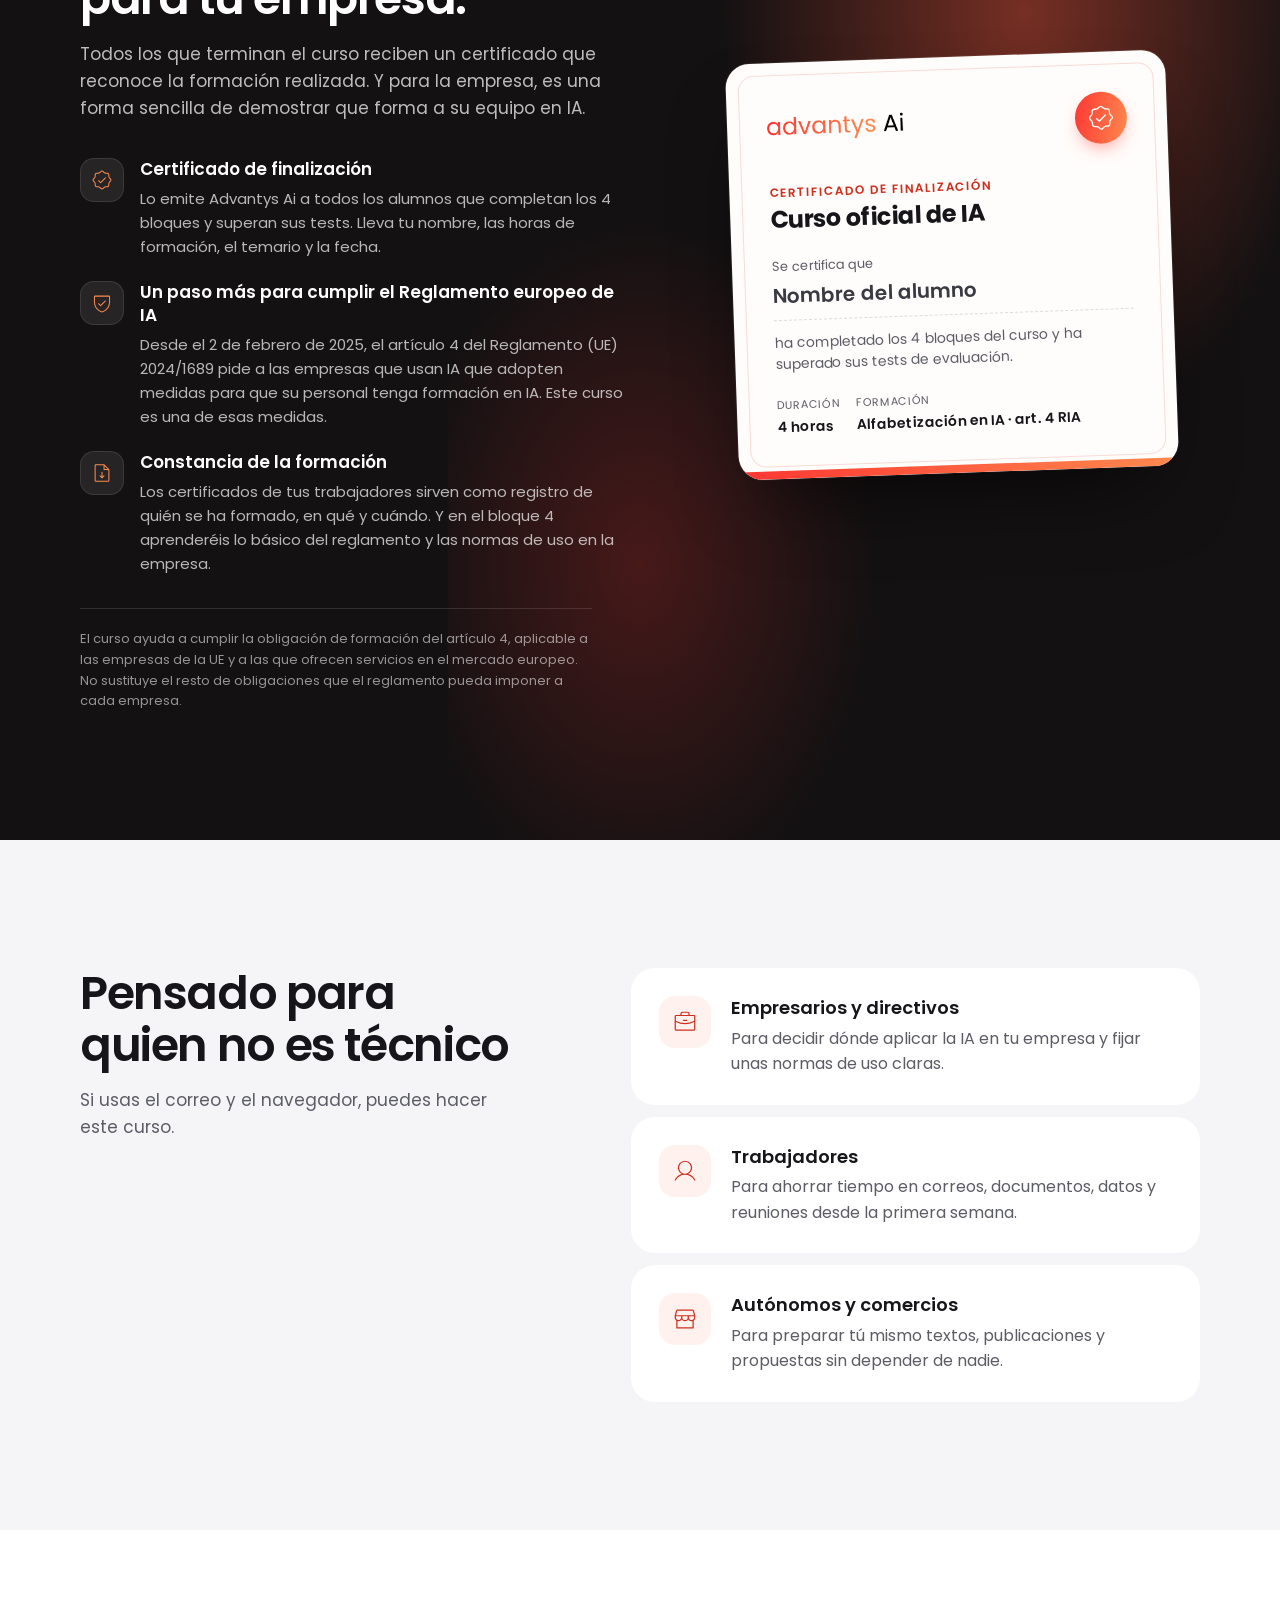
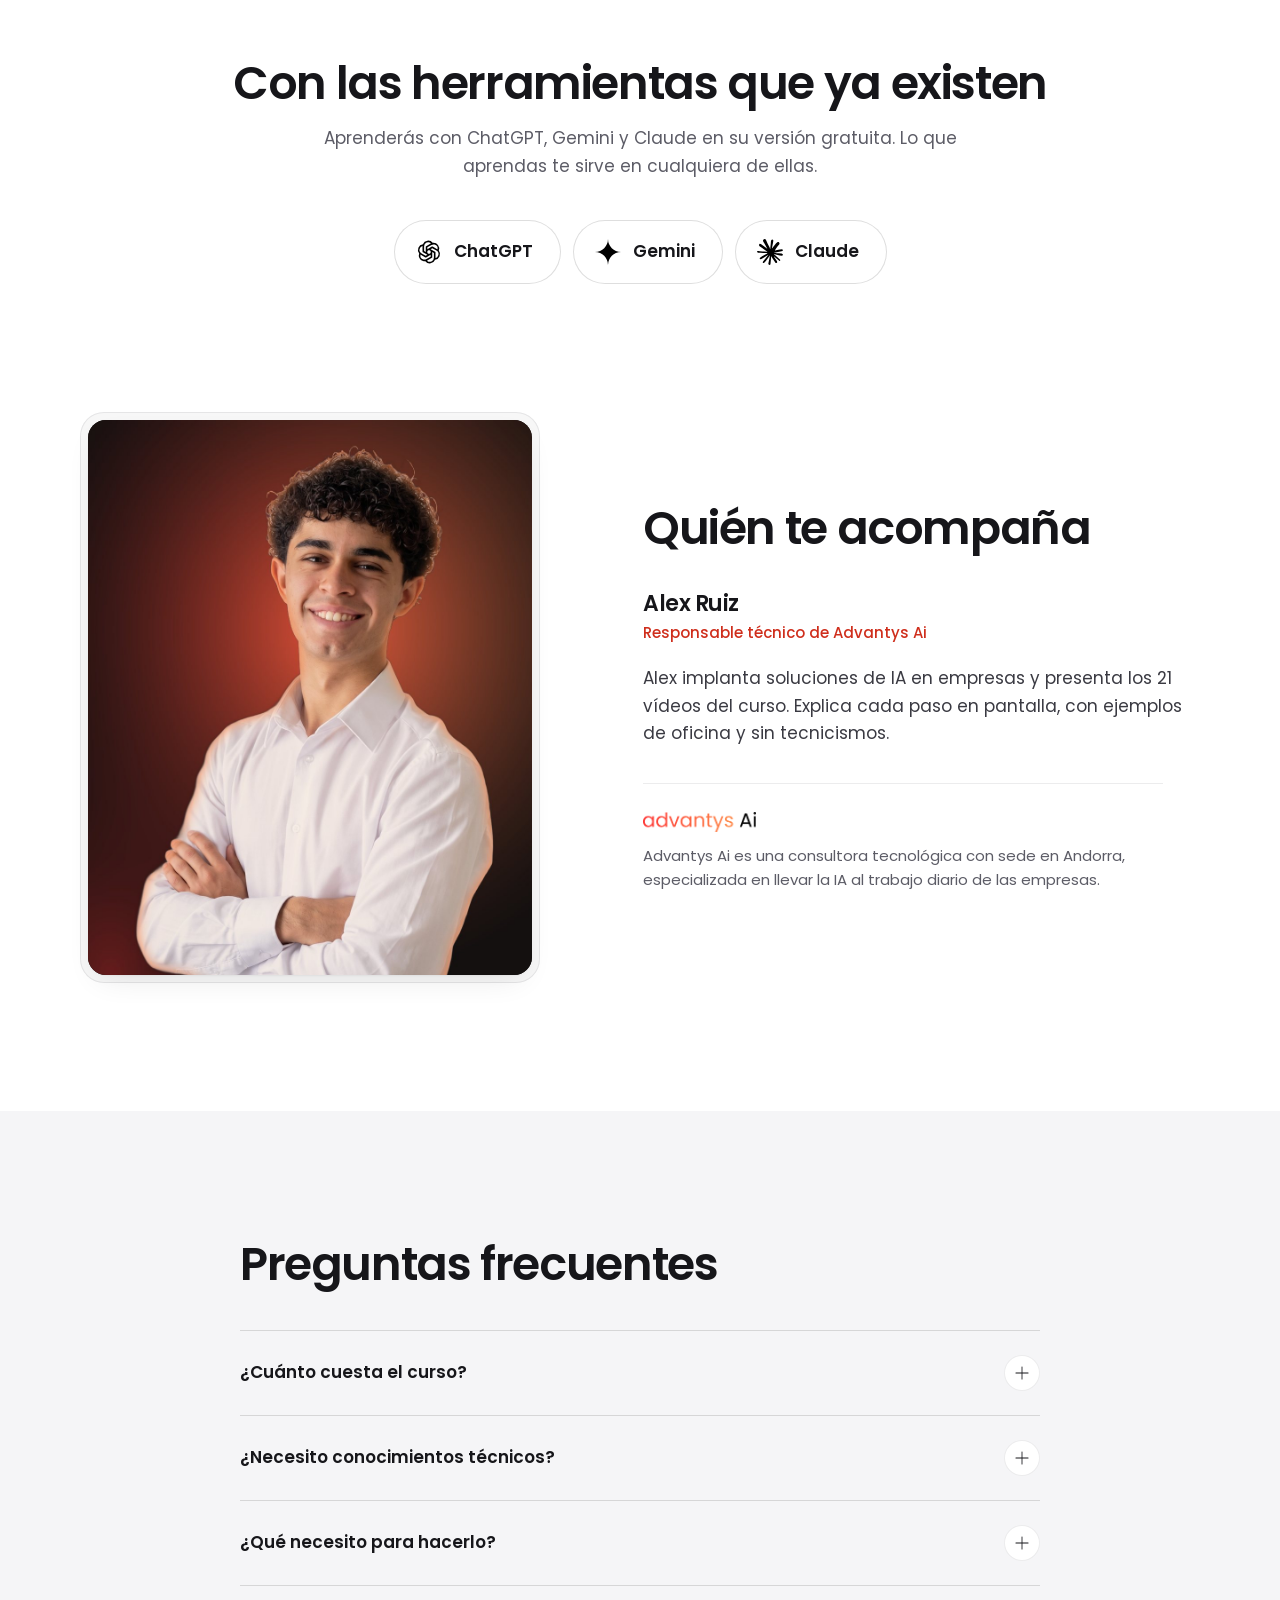
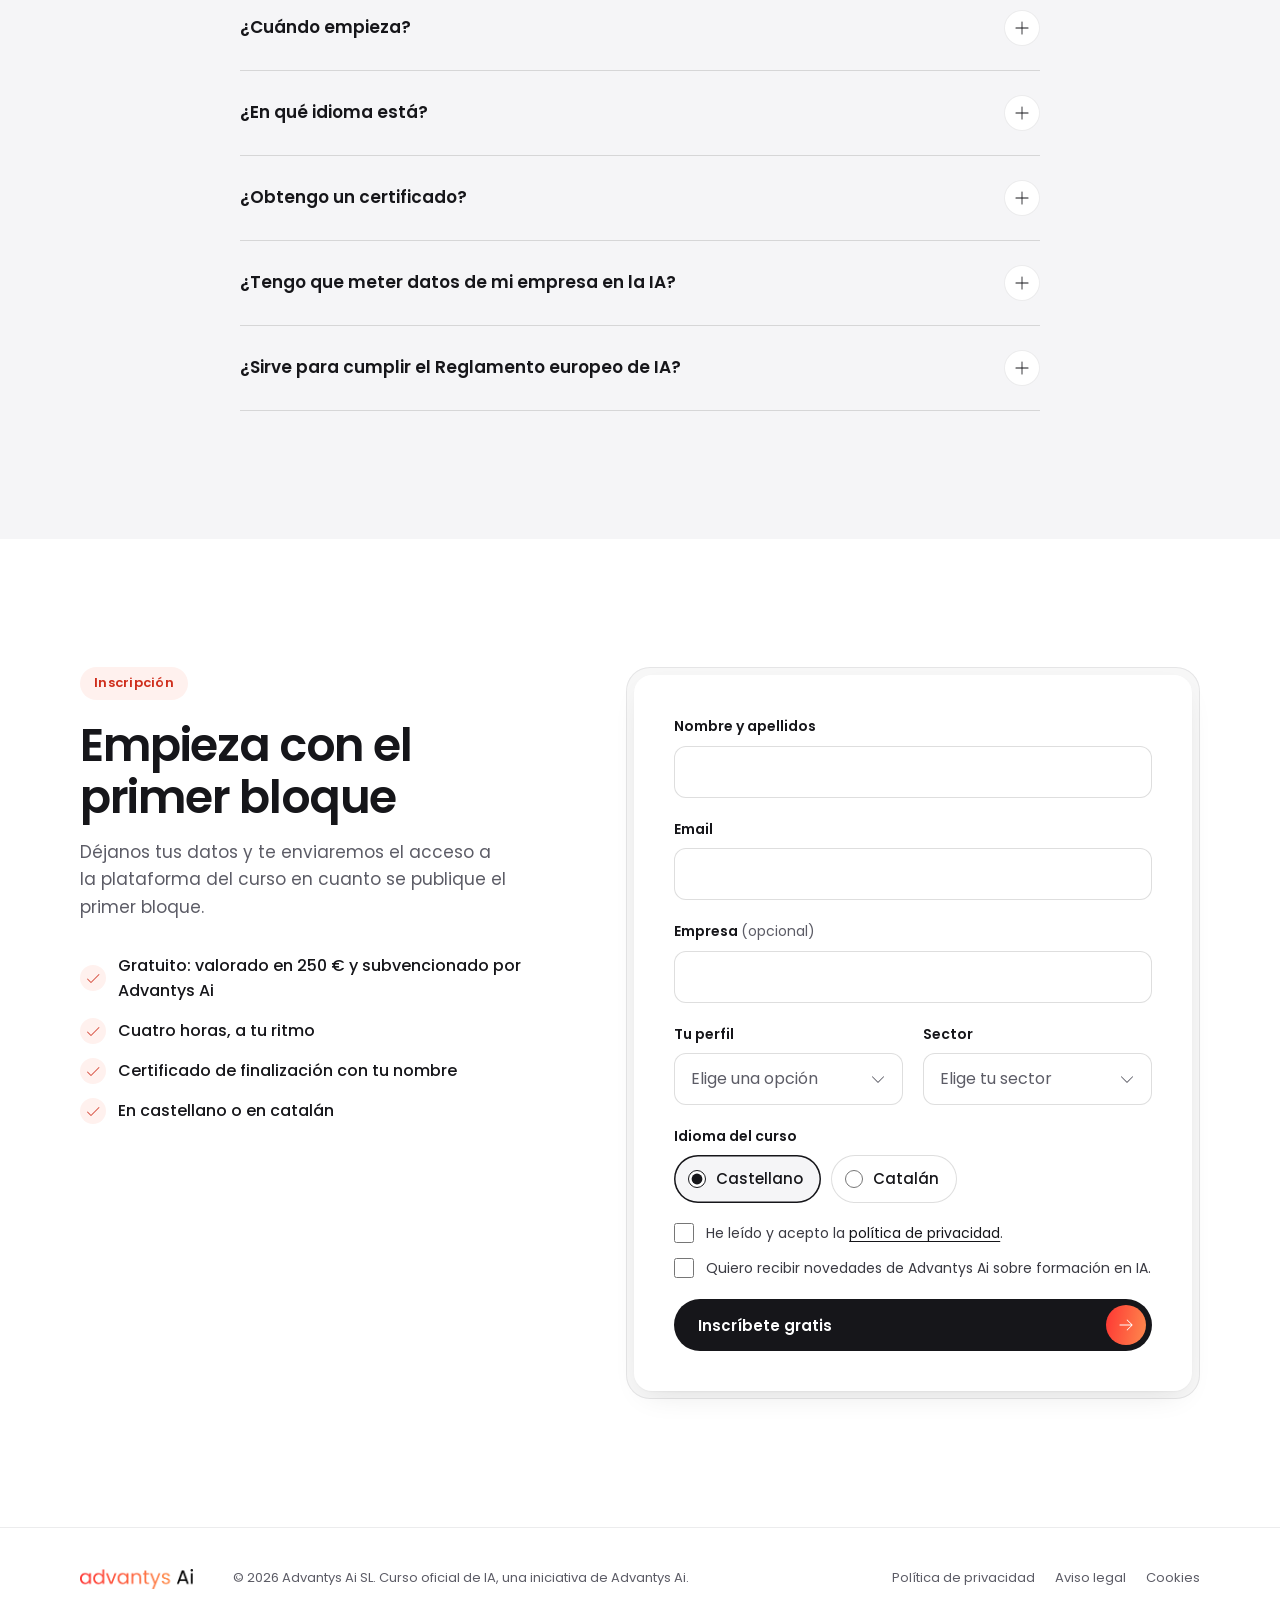
==== commit 96779e8f: "Vídeo: se pausa al tocarlo y se reanuda con Seguir viendo Co-Authored-By: Claude Opus 5.5 <noreply@a" ====
--- a/index.html
+++ b/index.html
@@ -71,7 +71,7 @@
               Vídeo de presentación de Alex (MP4 1080p). Para cambiarlo, pon el enlace del archivo nuevo
               en data-video-src y su duración en hero.duration (i18n.js).
               La imagen de portada es assets/img/hero-poster-mirada.jpg.
-              El vídeo no se descarga hasta que el visitante pulsa el play. Sin pausa ni controles de avance.
+              El vídeo no se descarga hasta que el visitante pulsa el play. Se pausa al tocarlo; sin controles de avance.
             -->
             <div class="hero-player" data-player data-video-src="https://assets.cdn.filesafe.space/tT0GAvtx8iOs64cDrzg2/media/6aea108b3fe7ef7efa4015ab.mp4" data-state="idle" data-cover="frase">
               <img class="player-poster" src="assets/img/hero-poster-mirada.jpg" width="1600" height="900" data-player-poster
@@ -82,8 +82,8 @@
               </div>
               <span class="player-spinner" aria-hidden="true"></span>
 
-              <!-- Capa sobre el vídeo: no deja pausar ni mover el vídeo -->
-              <div class="player-shield" aria-hidden="true"></div>
+              <!-- Capa sobre el vídeo: al tocarla se pausa o se reanuda; no deja mover el vídeo -->
+              <div class="player-shield" data-player-shield aria-hidden="true"></div>
 
               <div class="player-cover" data-player-cover>
                 <div class="player-intro" data-player-intro>
@@ -91,7 +91,7 @@
                   <button class="player-start" type="button" data-player-play data-i18n-attr="aria-label:hero.play" aria-label="Ver el vídeo de presentación">
                     <span class="player-start-icon" aria-hidden="true"><svg><use href="#i-play"/></svg></span>
                     <span class="player-start-text">
-                      <span class="player-start-label" data-i18n="player.watch">Ver el vídeo</span>
+                      <span class="player-start-label" data-player-label data-i18n="player.watch">Ver el vídeo</span>
                       <span class="player-start-time" data-i18n="hero.duration">2 min con Alex Ruiz</span>
                     </span>
                   </button>
--- a/assets/css/styles.css
+++ b/assets/css/styles.css
@@ -472,7 +472,7 @@
 @media (prefers-reduced-motion: reduce) { .player-spinner { animation-duration: 2400ms; } }
 
 /* Capa transparente sobre el vídeo: no deja pausarlo ni abrir el menú del navegador */
-.player-shield { position: absolute; inset: 0; z-index: 2; display: none; }
+.player-shield { position: absolute; inset: 0; z-index: 2; display: none; cursor: pointer; }
 .hero-player[data-state="playing"] .player-shield { display: block; }
 
 .player-cover {
@@ -490,6 +490,11 @@
   background: linear-gradient(90deg, rgba(16, 12, 12, 0.82) 0%, rgba(16, 12, 12, 0.55) 30%, rgba(16, 12, 12, 0) 58%);
 }
 .hero-player[data-state="ended"] .player-cover { background: rgba(16, 12, 12, 0.66); justify-items: center; }
+/* En pausa: el fotograma del momento, oscurecido, con el botón para seguir */
+.hero-player[data-state="paused"] .player-cover { background: rgba(16, 12, 12, 0.5); justify-items: center; align-items: center; }
+.hero-player[data-state="paused"] .player-intro { max-width: none; margin: 0; justify-items: center; }
+.hero-player[data-cover][data-state="paused"] .player-hook,
+.hero-player[data-state="paused"] .player-hook { display: none; }
 
 .player-intro {
   display: grid;
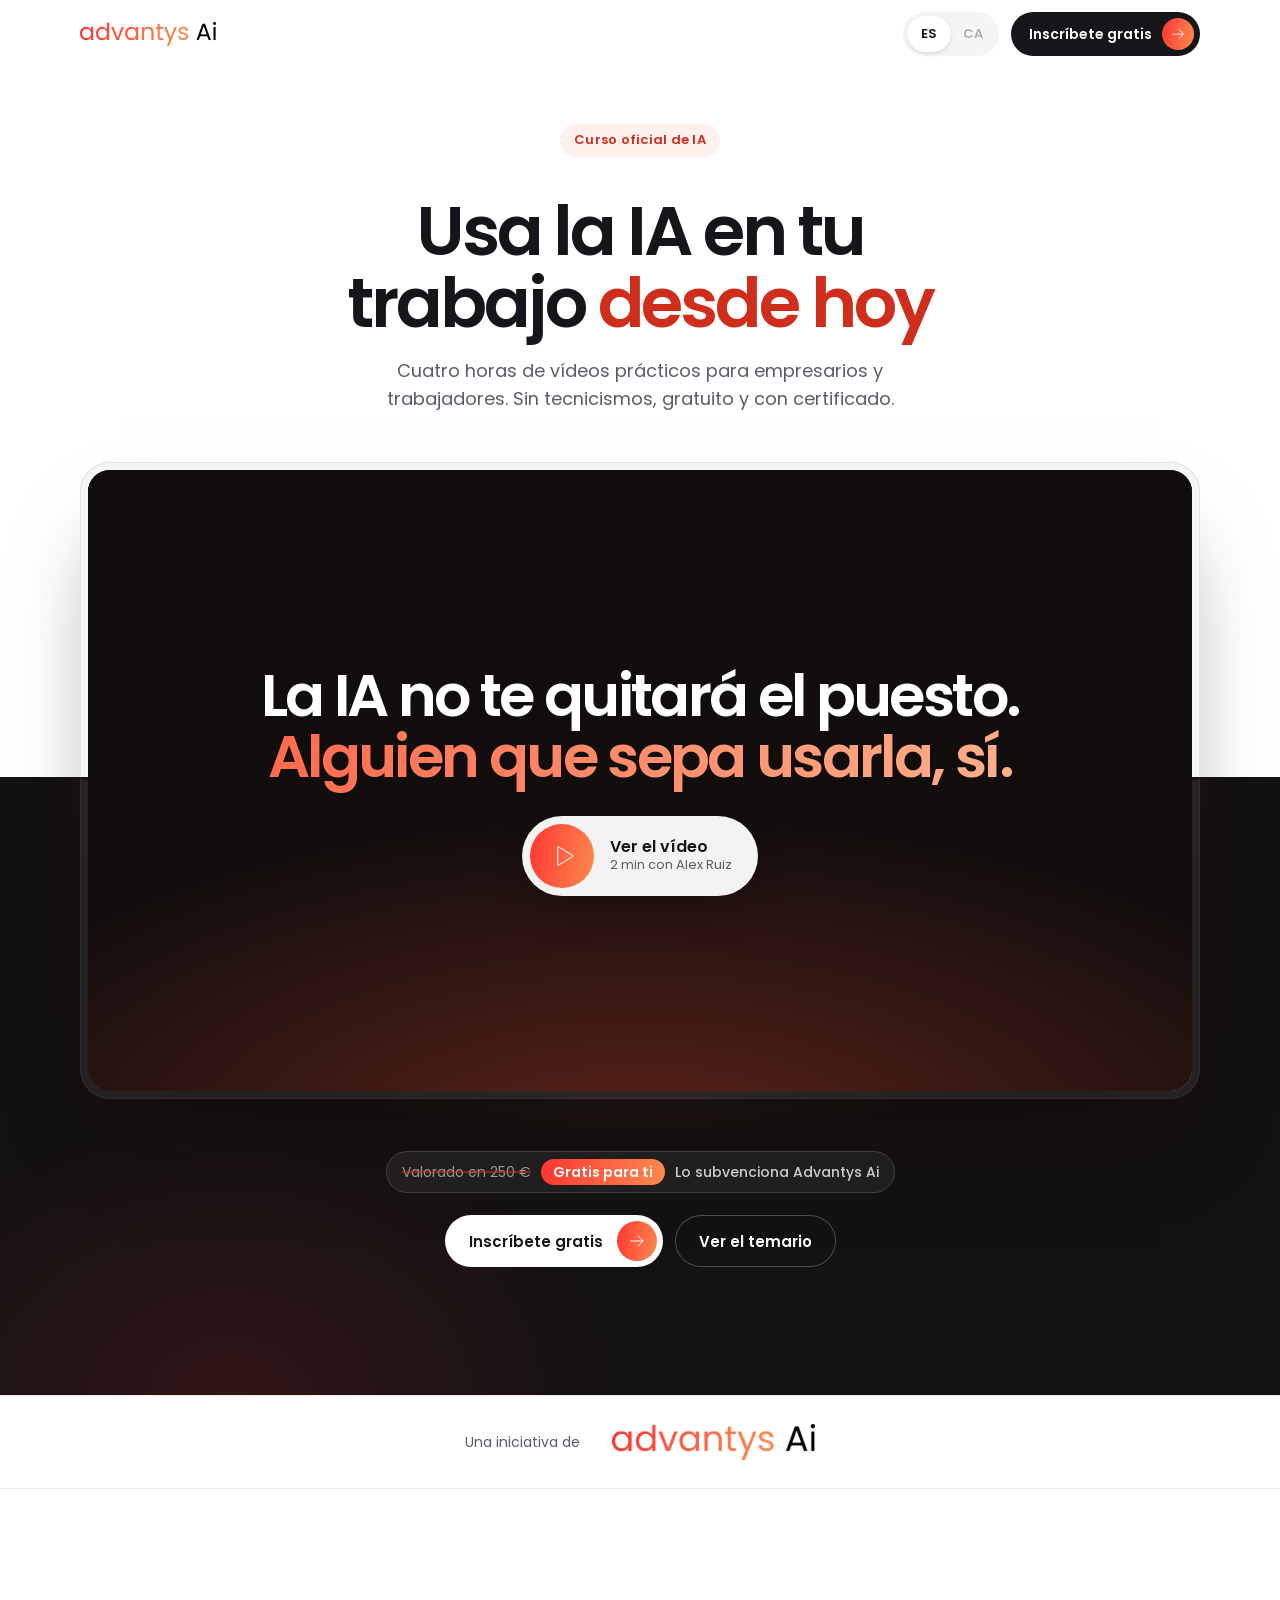
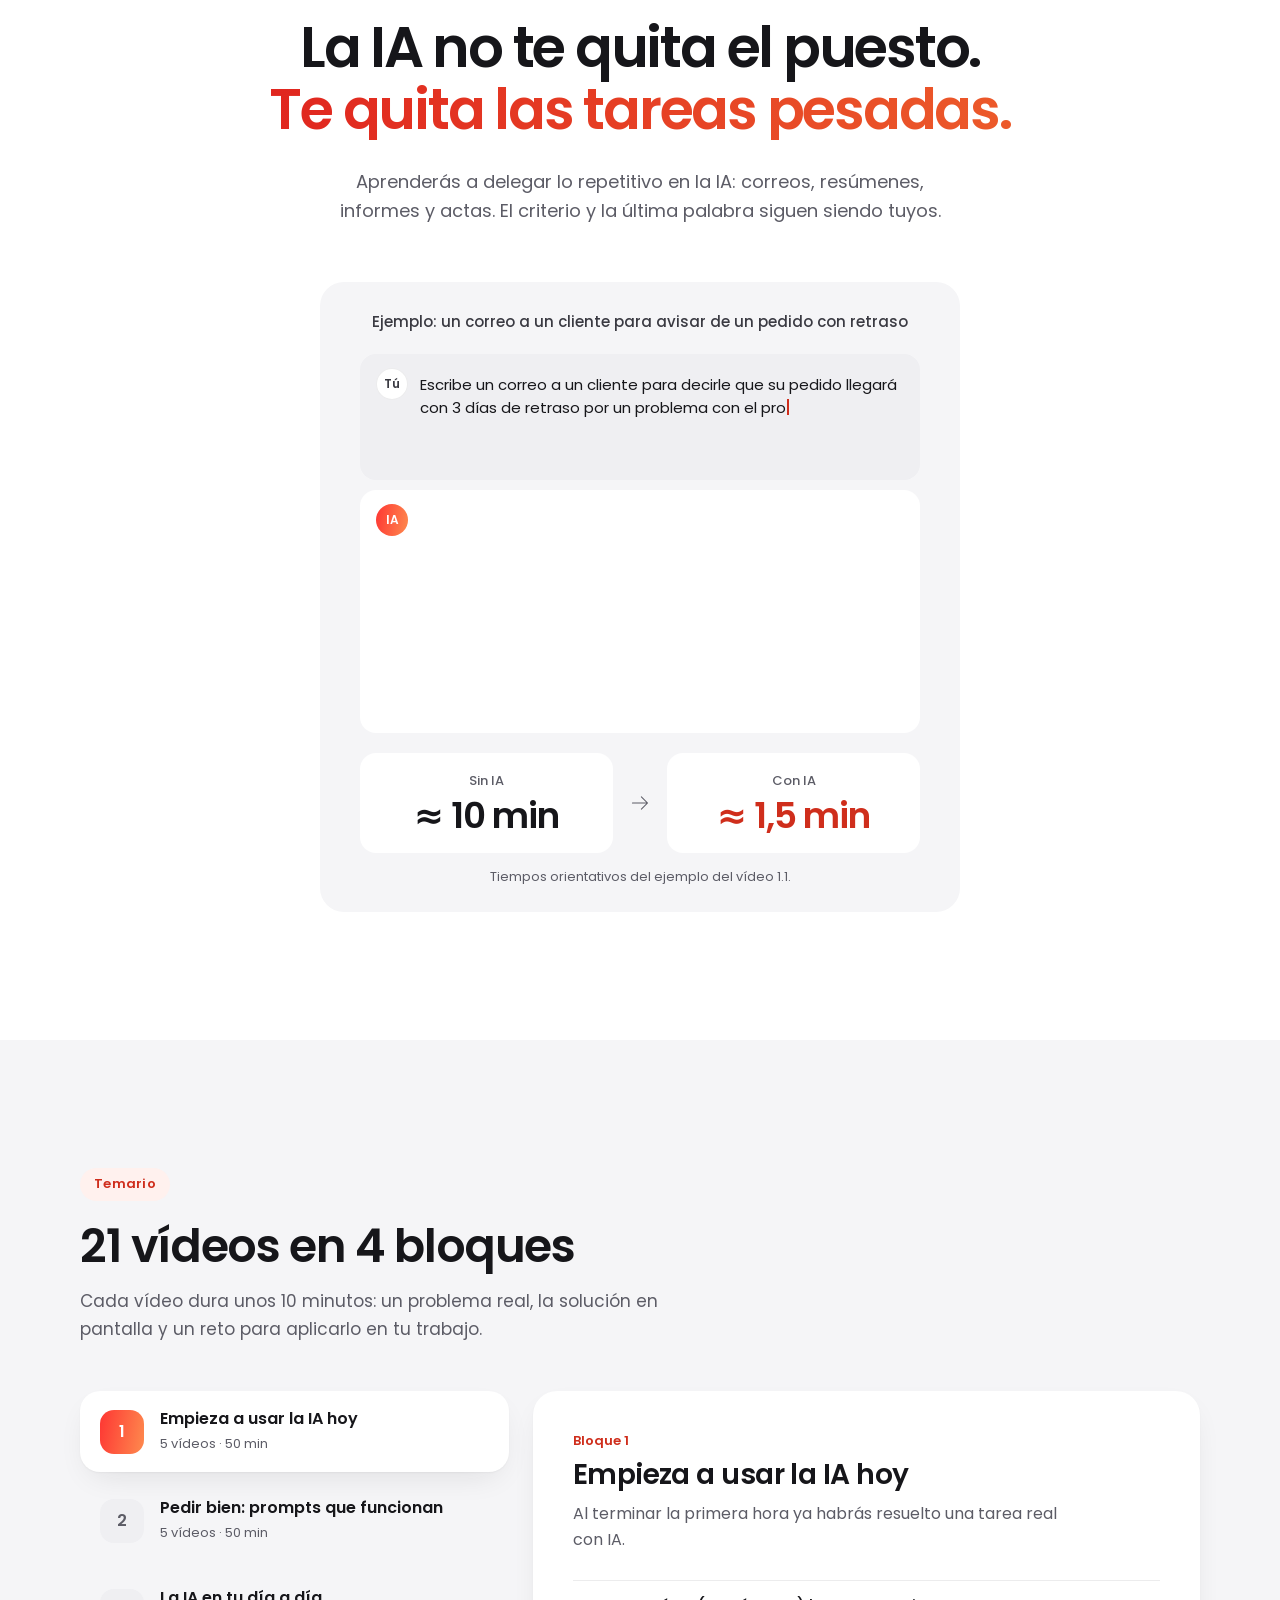
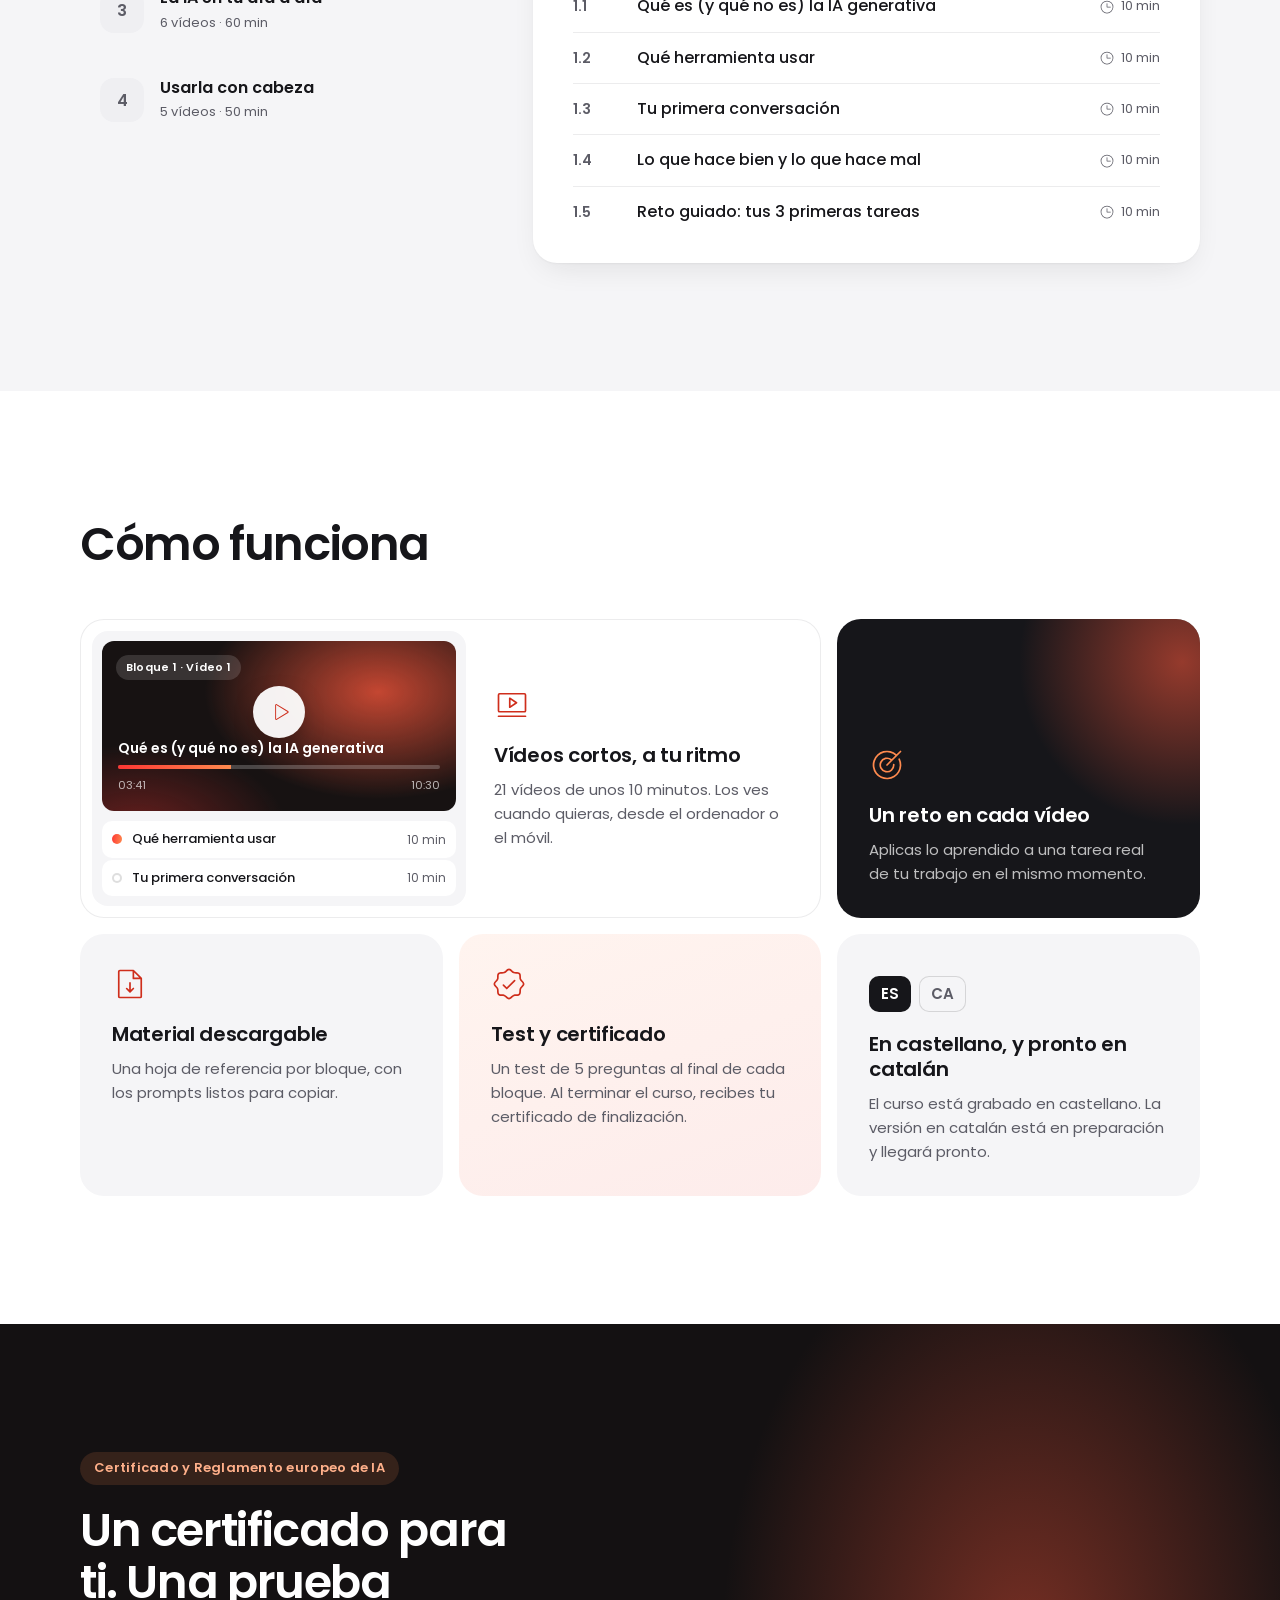
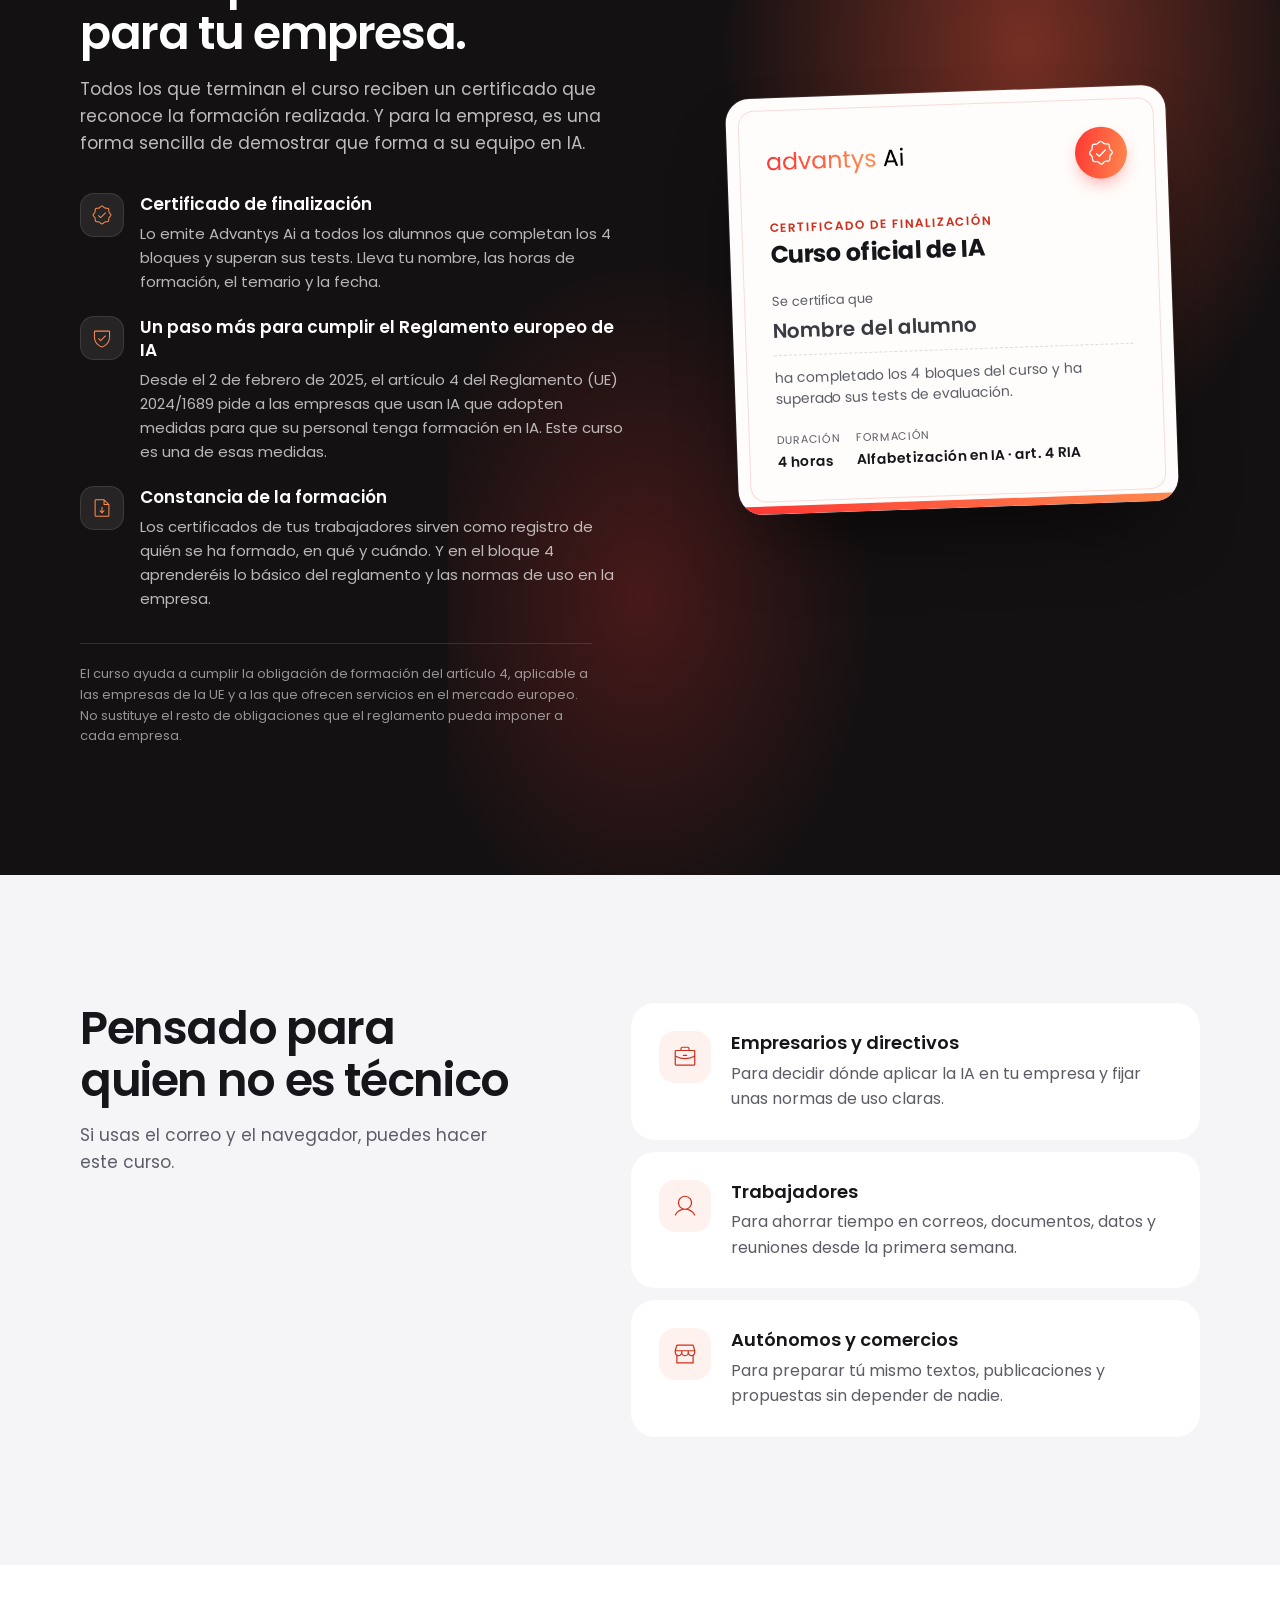
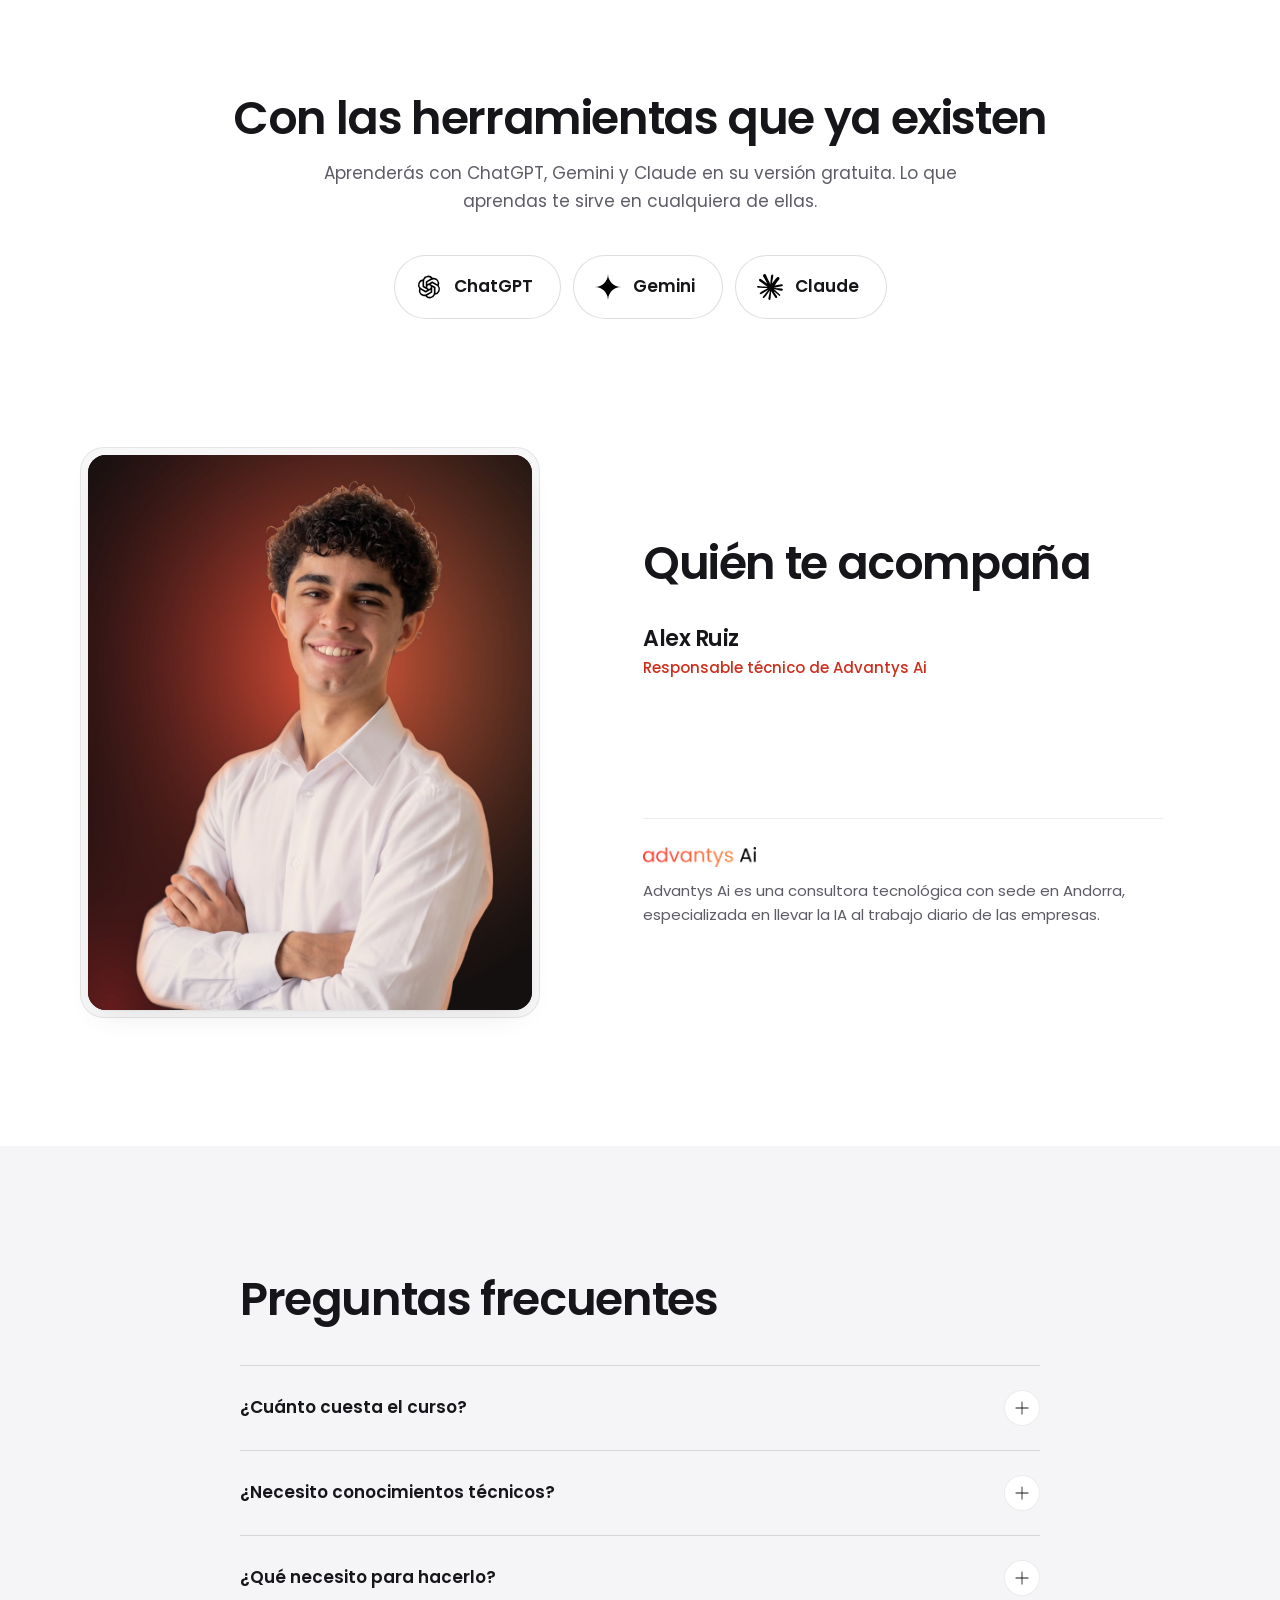
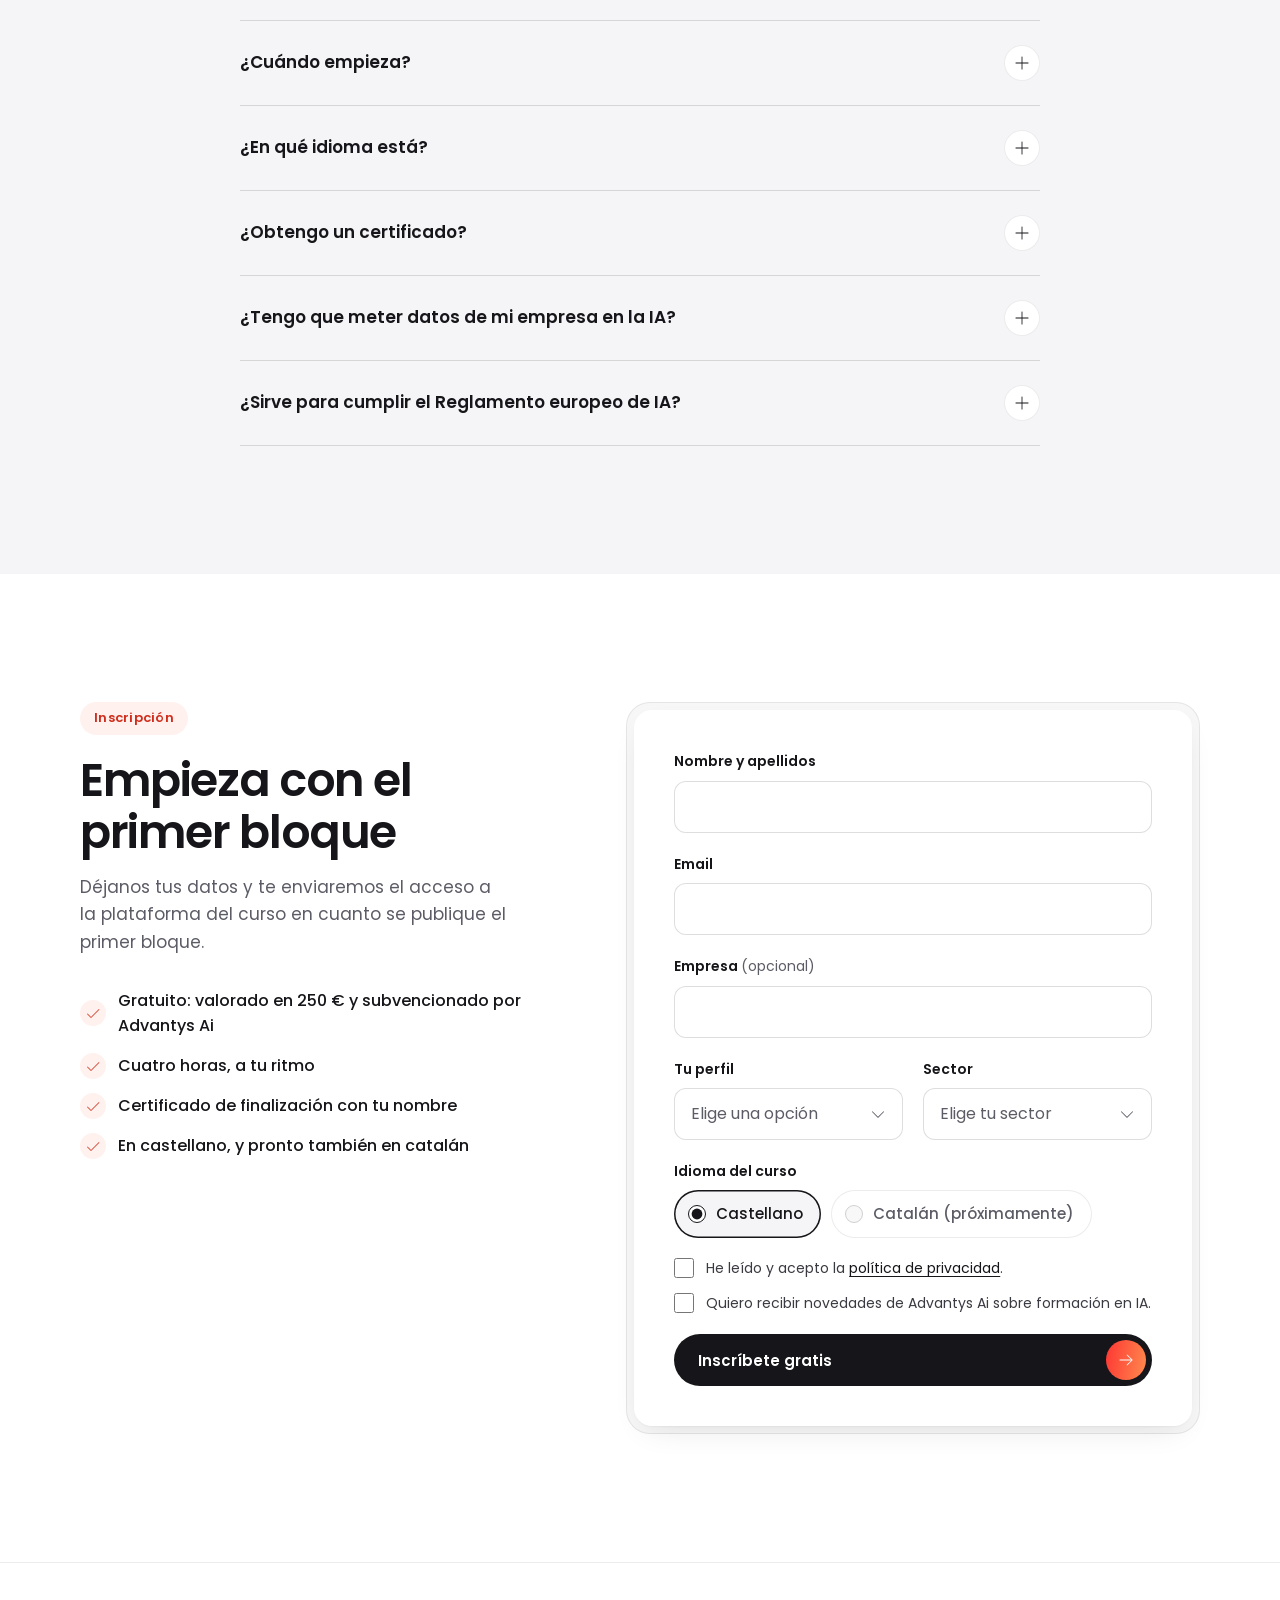
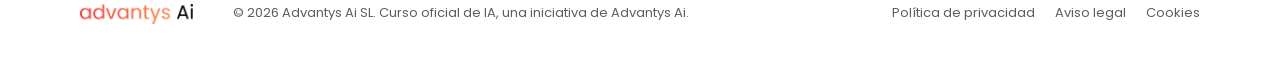
==== commit 3e4b97a6: "Idioma: web y curso solo en castellano; catalán, pronto La web se muestra siempre en castellano (tam" ====
--- a/index.html
+++ b/index.html
@@ -4,7 +4,7 @@
   <meta charset="utf-8">
   <meta name="viewport" content="width=device-width, initial-scale=1, viewport-fit=cover">
   <title>Curso oficial de IA | Advantys Ai</title>
-  <meta name="description" content="Curso gratuito para aprender a usar la inteligencia artificial en tu trabajo. Valorado en 250 € y subvencionado por Advantys Ai. 21 vídeos prácticos, en castellano y catalán, con certificado.">
+  <meta name="description" content="Curso gratuito para aprender a usar la inteligencia artificial en tu trabajo. Valorado en 250 € y subvencionado por Advantys Ai. 21 vídeos prácticos en castellano, con certificado.">
   <!-- Landing interna de muestra: no indexar -->
   <meta name="robots" content="noindex, nofollow">
   <meta name="theme-color" content="#ffffff">
@@ -12,7 +12,7 @@
 
   <meta property="og:type" content="website">
   <meta property="og:title" content="Curso oficial de IA">
-  <meta property="og:description" content="Aprende a usar la IA en tu trabajo. Gratuito, en castellano y catalán, con certificado.">
+  <meta property="og:description" content="Aprende a usar la IA en tu trabajo. Gratuito, en castellano y con certificado.">
   <meta property="og:image" content="https://ccandorra.advantys.ai/assets/img/og-image.jpg">
   <meta property="og:image:width" content="1200">
   <meta property="og:image:height" content="630">
@@ -43,7 +43,7 @@
         <div class="lang-switch" role="group" data-i18n-attr="aria-label:nav.lang" aria-label="Idioma">
           <span class="lang-indicator" aria-hidden="true"></span>
           <button type="button" class="lang-btn" data-lang="es" aria-pressed="true" lang="es">ES</button>
-          <button type="button" class="lang-btn" data-lang="ca" aria-pressed="false" lang="ca">CA</button>
+          <button type="button" class="lang-btn" data-lang="ca" aria-pressed="false" aria-disabled="true" lang="ca" data-soon="Pròximament en català" aria-label="Català: pròximament">CA</button>
         </div>
         <a class="btn btn-primary btn-sm" href="#inscripcion">
           <span data-i18n="nav.cta">Inscríbete gratis</span>
@@ -253,9 +253,9 @@
           </article>
 
           <article class="cell cell-lang" data-reveal style="--i:2">
-            <p class="lang-mark" aria-hidden="true"><span>ES</span><span>CA</span></p>
-            <h3 data-i18n="how.lang.t">En castellano y en catalán</h3>
-            <p data-i18n="how.lang.d">Todo el curso está grabado en los dos idiomas. Eliges el tuyo al inscribirte.</p>
+            <p class="lang-mark" aria-hidden="true"><span>ES</span><span class="is-soon">CA</span></p>
+            <h3 data-i18n="how.lang.t">En castellano, y pronto en catalán</h3>
+            <p data-i18n="how.lang.d">El curso está grabado en castellano. La versión en catalán está en preparación y llegará pronto.</p>
           </article>
         </div>
       </div>
@@ -407,7 +407,7 @@
             <li><svg aria-hidden="true"><use href="#i-check"/></svg><span data-i18n="form.perk1">Gratuito: valorado en 250 € y subvencionado por Advantys Ai</span></li>
             <li><svg aria-hidden="true"><use href="#i-check"/></svg><span data-i18n="form.perk2">Cuatro horas, a tu ritmo</span></li>
             <li><svg aria-hidden="true"><use href="#i-check"/></svg><span data-i18n="form.perk3">Certificado de finalización con tu nombre</span></li>
-            <li><svg aria-hidden="true"><use href="#i-check"/></svg><span data-i18n="form.perk4">En castellano o en catalán</span></li>
+            <li><svg aria-hidden="true"><use href="#i-check"/></svg><span data-i18n="form.perk4">En castellano, y pronto también en catalán</span></li>
           </ul>
         </div>
 
@@ -470,7 +470,7 @@
                   <legend data-i18n="form.language">Idioma del curso</legend>
                   <div class="radio-row">
                     <label class="radio"><input type="radio" name="idioma_curso" value="es" checked><span data-i18n="form.language.es">Castellano</span></label>
-                    <label class="radio"><input type="radio" name="idioma_curso" value="ca"><span data-i18n="form.language.ca">Catalán</span></label>
+                    <label class="radio"><input type="radio" name="idioma_curso" value="ca" disabled><span data-i18n="form.language.ca">Catalán (próximamente)</span></label>
                   </div>
                 </fieldset>
 
--- a/assets/css/styles.css
+++ b/assets/css/styles.css
@@ -296,6 +296,32 @@
   transition: color 200ms ease;
 }
 .lang-btn[aria-pressed="true"] { color: var(--ink); }
+/* Idioma aún no disponible: atenuado y con aviso al pasar el ratón o tocarlo */
+.lang-btn[aria-disabled="true"] { color: rgba(22, 22, 26, 0.32); cursor: default; }
+.lang-btn[data-soon]::after {
+  content: attr(data-soon);
+  position: absolute;
+  top: calc(100% + 10px);
+  right: -4px;
+  padding: 7px 12px;
+  border-radius: 10px;
+  background: var(--ink);
+  color: #fff;
+  font-size: 0.75rem;
+  font-weight: 500;
+  white-space: nowrap;
+  box-shadow: var(--shadow-soft);
+  opacity: 0;
+  transform: translateY(-4px);
+  pointer-events: none;
+  transition: opacity 180ms ease, transform 180ms var(--ease-out);
+  z-index: 5;
+}
+.lang-btn[data-soon].is-showing::after,
+.lang-btn[data-soon]:focus-visible::after { opacity: 1; transform: none; }
+@media (hover: hover) and (pointer: fine) {
+  .lang-btn[data-soon]:hover::after { opacity: 1; transform: none; }
+}
 
 /* ---------- Portada ---------- */
 /* Titular centrado arriba y, debajo, el vídeo grande a caballo entre el blanco y una franja oscura. */
@@ -491,7 +517,7 @@
 }
 .hero-player[data-state="ended"] .player-cover { background: rgba(16, 12, 12, 0.66); justify-items: center; }
 /* En pausa: el fotograma del momento, oscurecido, con el botón para seguir */
-.hero-player[data-state="paused"] .player-cover { background: rgba(16, 12, 12, 0.5); justify-items: center; align-items: center; }
+.hero-player[data-state="paused"] .player-cover { background: rgba(16, 12, 12, 0.5); justify-items: center; align-items: center; cursor: pointer; }
 .hero-player[data-state="paused"] .player-intro { max-width: none; margin: 0; justify-items: center; }
 .hero-player[data-cover][data-state="paused"] .player-hook,
 .hero-player[data-state="paused"] .player-hook { display: none; }
@@ -1198,7 +1224,8 @@
   font-size: 0.9375rem;
   box-shadow: inset 0 0 0 1px var(--line);
 }
-.lang-mark span:last-child { background: var(--ink); color: #fff; box-shadow: none; }
+.lang-mark span:first-child { background: var(--ink); color: #fff; box-shadow: none; }
+.lang-mark span.is-soon { background: transparent; color: var(--muted); box-shadow: inset 0 0 0 1px var(--line-strong); }
 
 /* ---------- Para quién es ---------- */
 .audience { padding-block: var(--section-y); background: var(--tint); }
@@ -1430,6 +1457,7 @@
   cursor: pointer;
   transition: box-shadow 160ms ease, background-color 160ms ease;
 }
+.radio:has(input:disabled) { cursor: not-allowed; color: var(--muted); box-shadow: inset 0 0 0 1px var(--line); }
 .radio input {
   width: 18px;
   height: 18px;
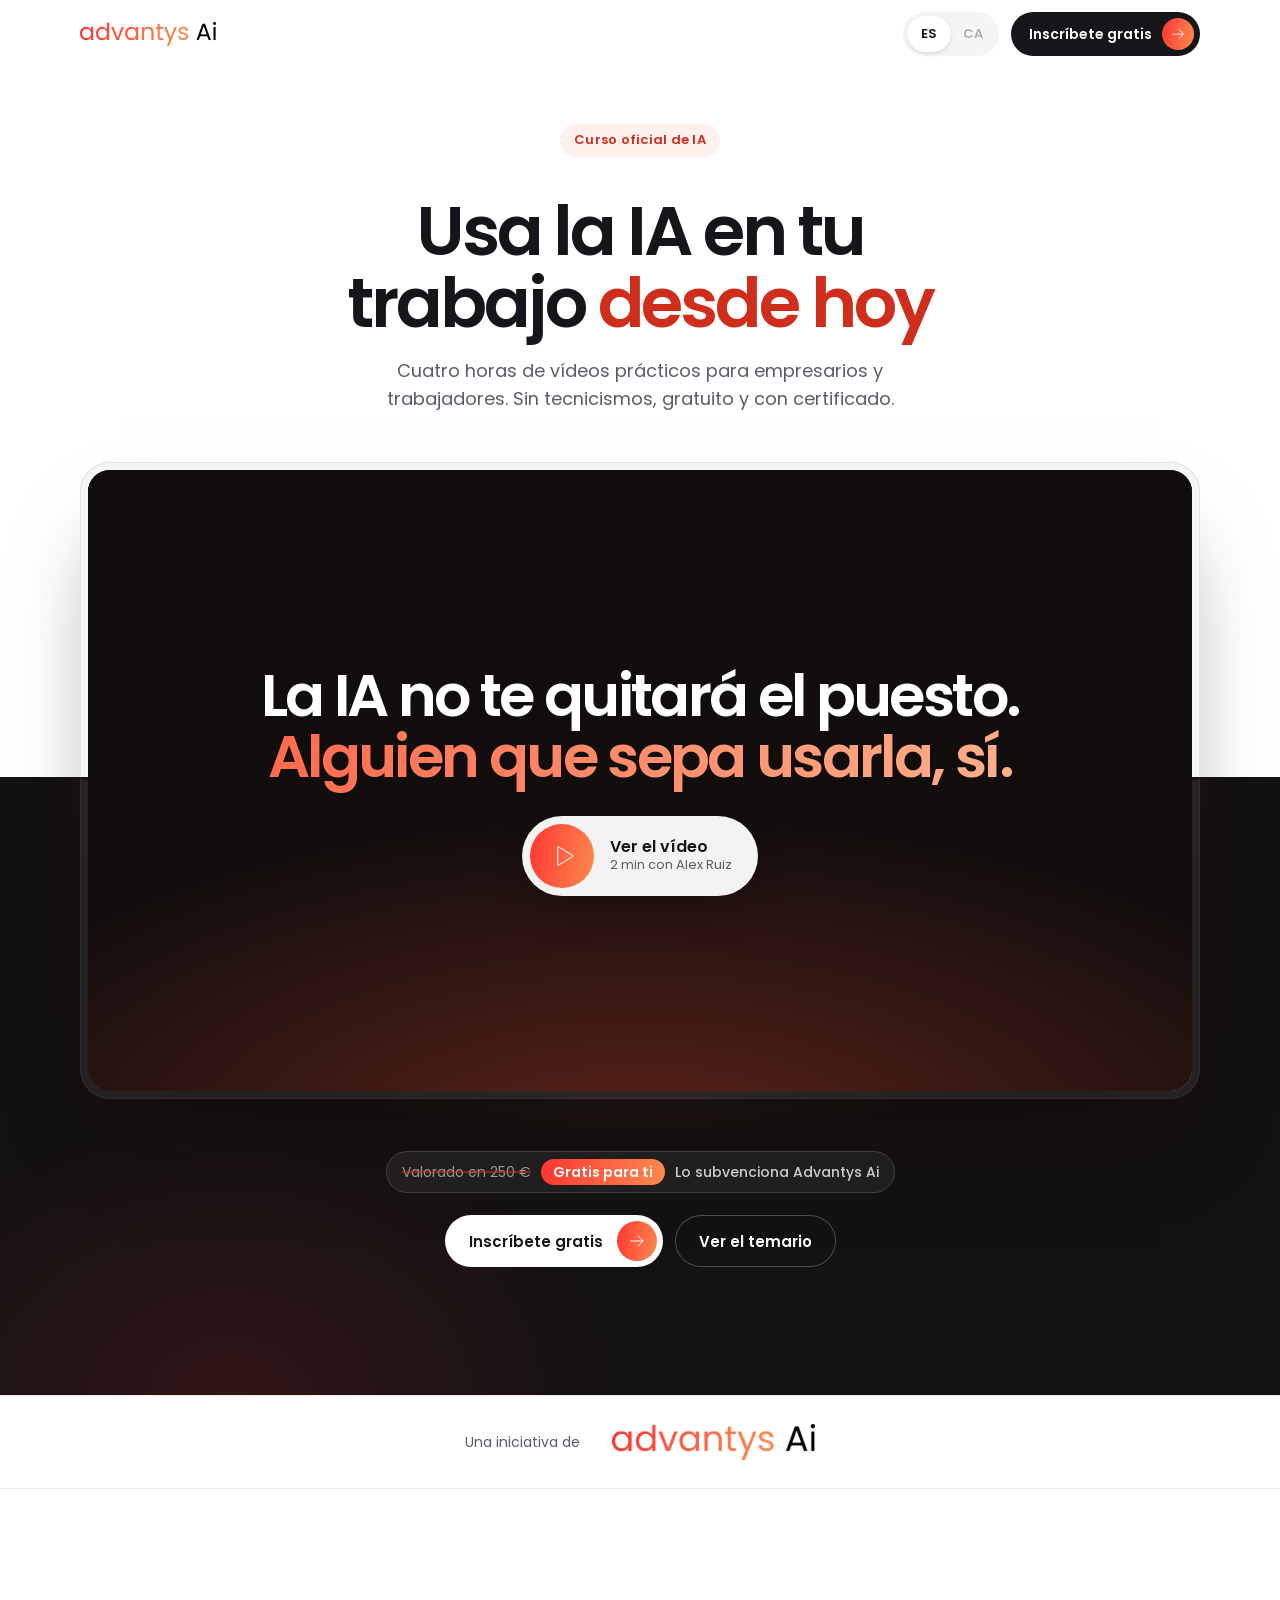
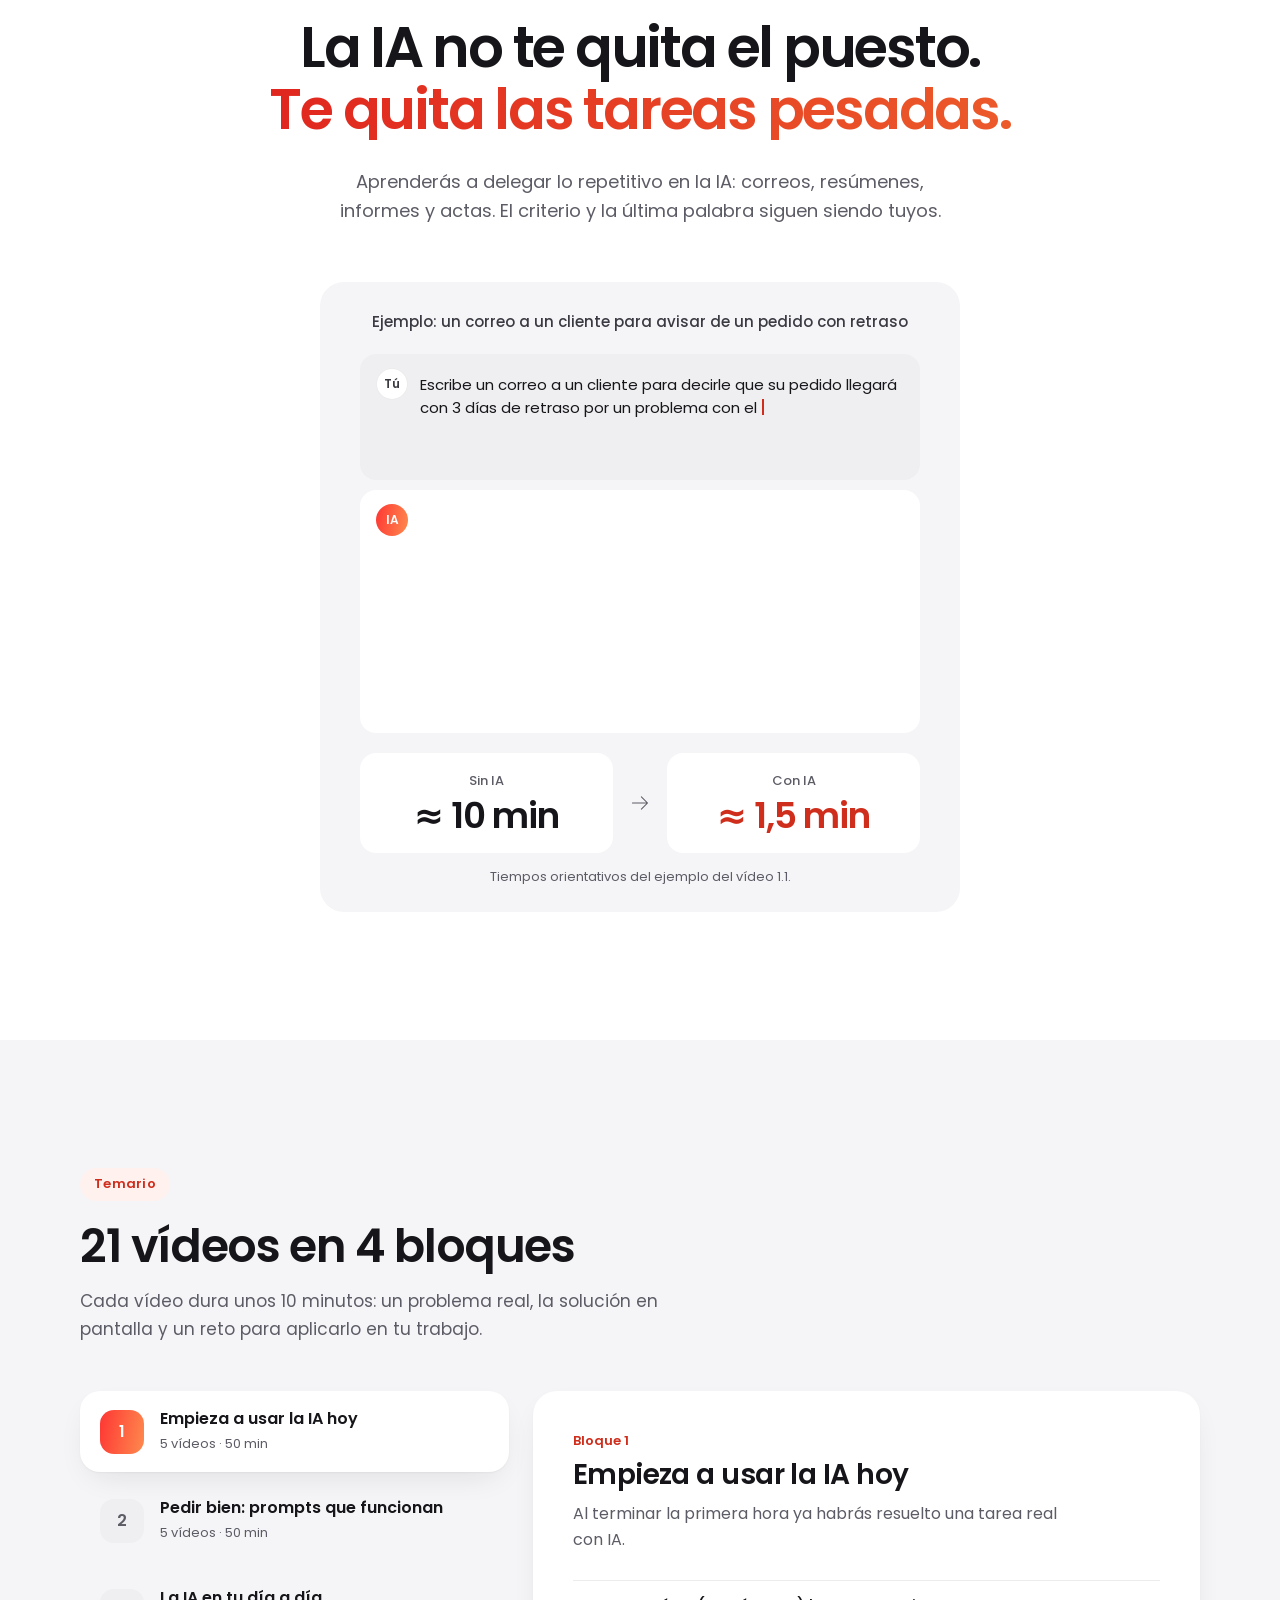
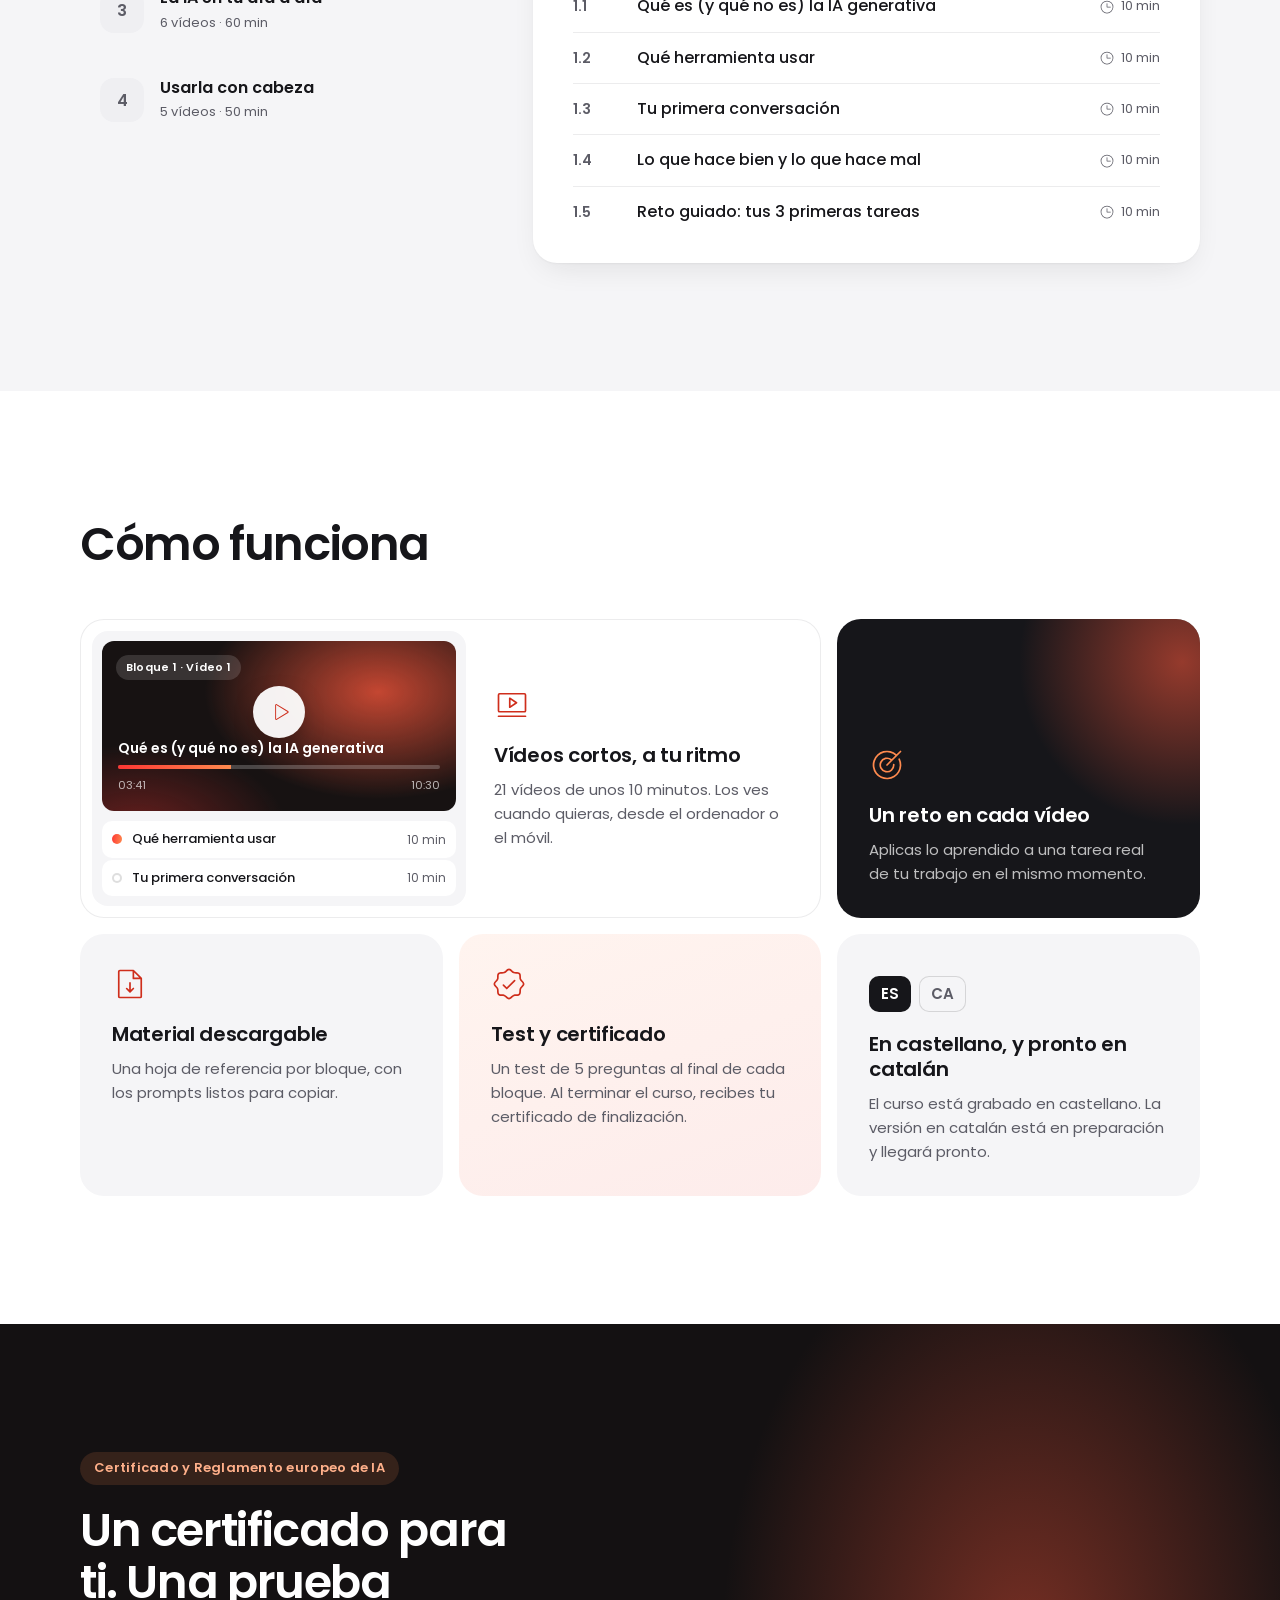
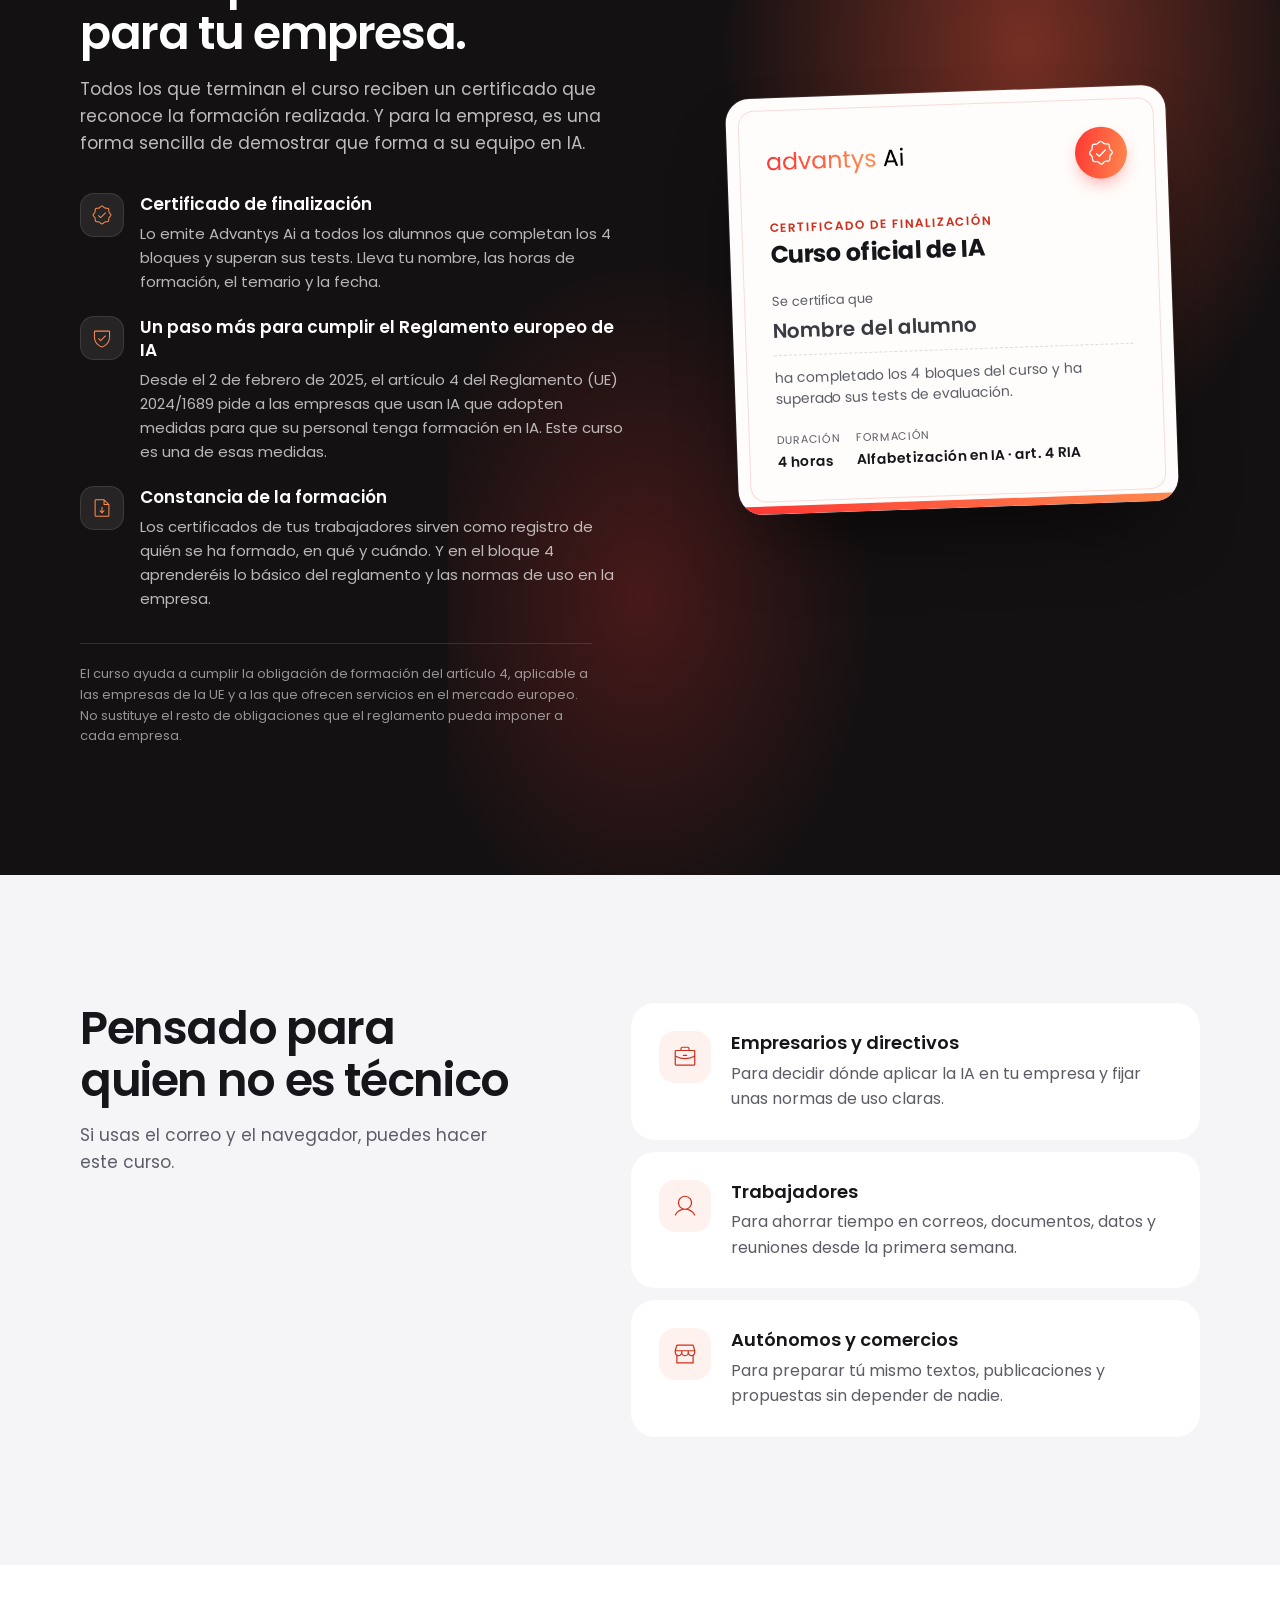
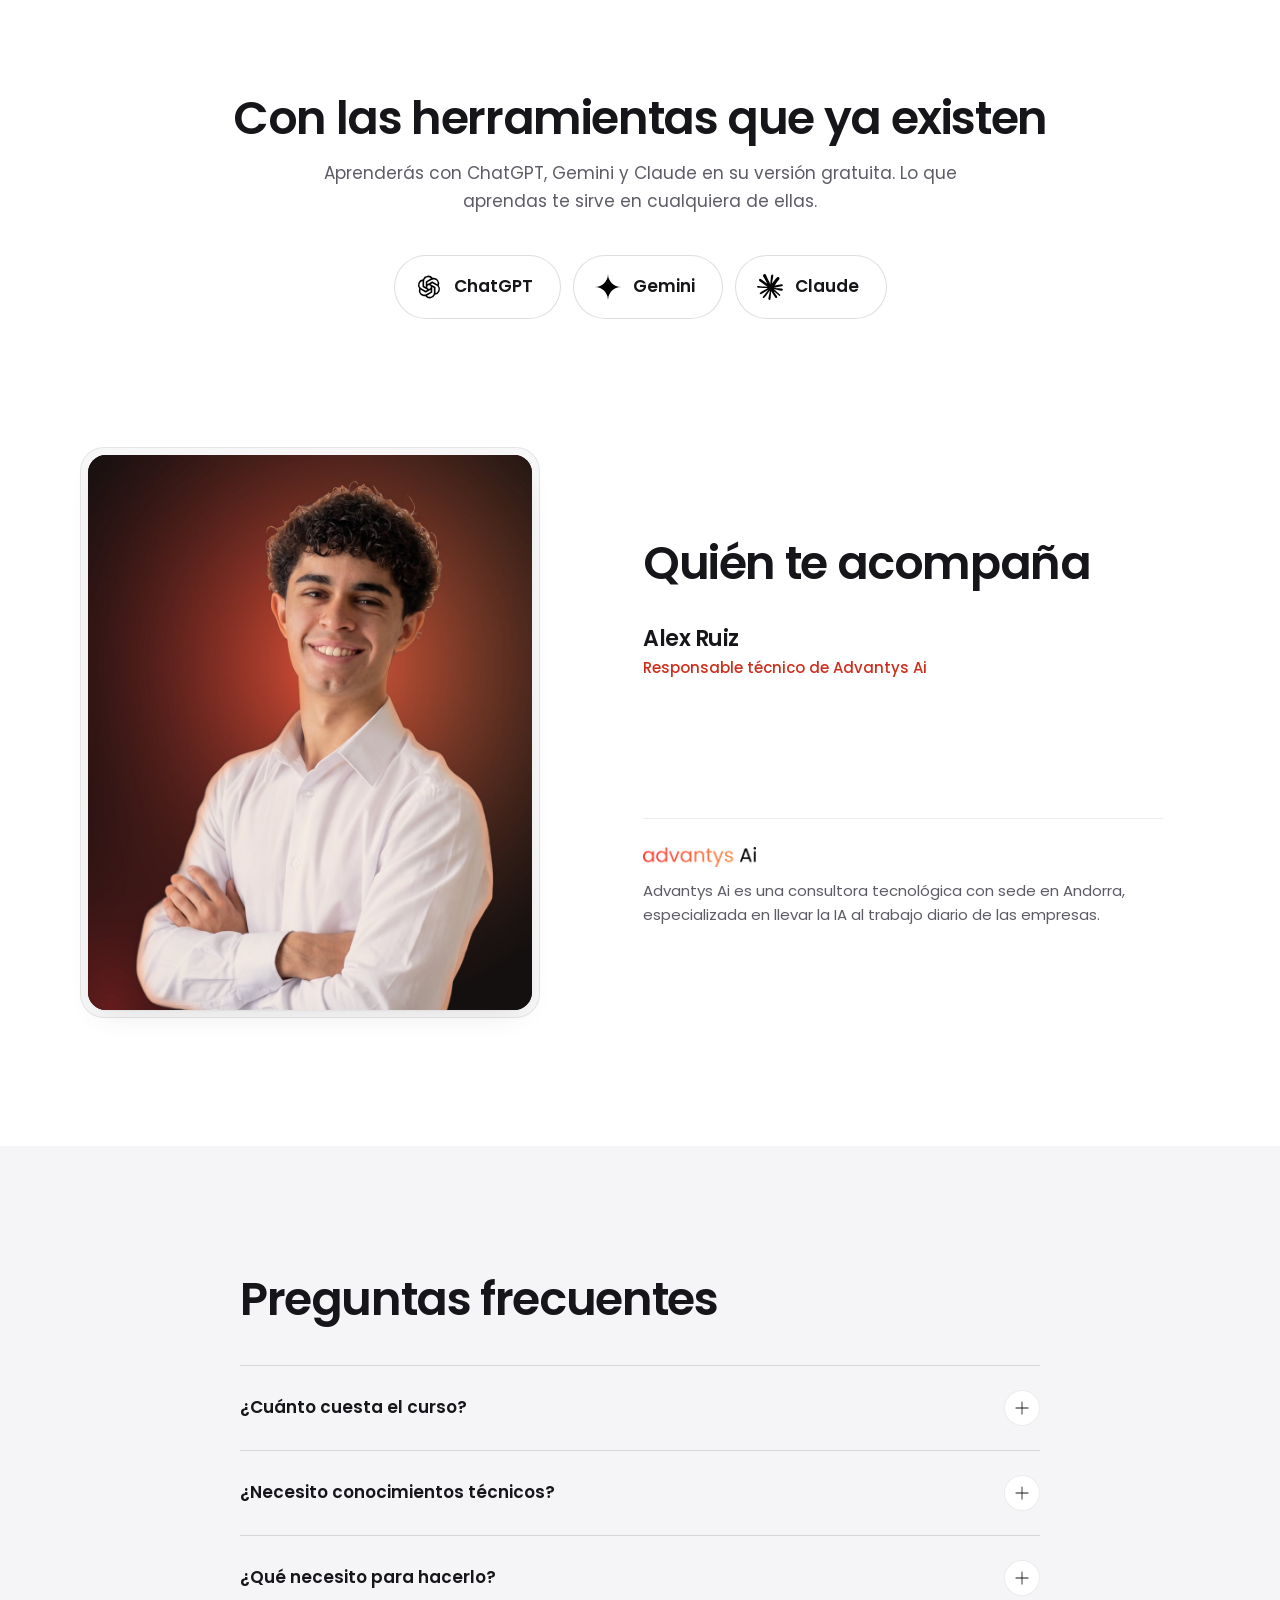
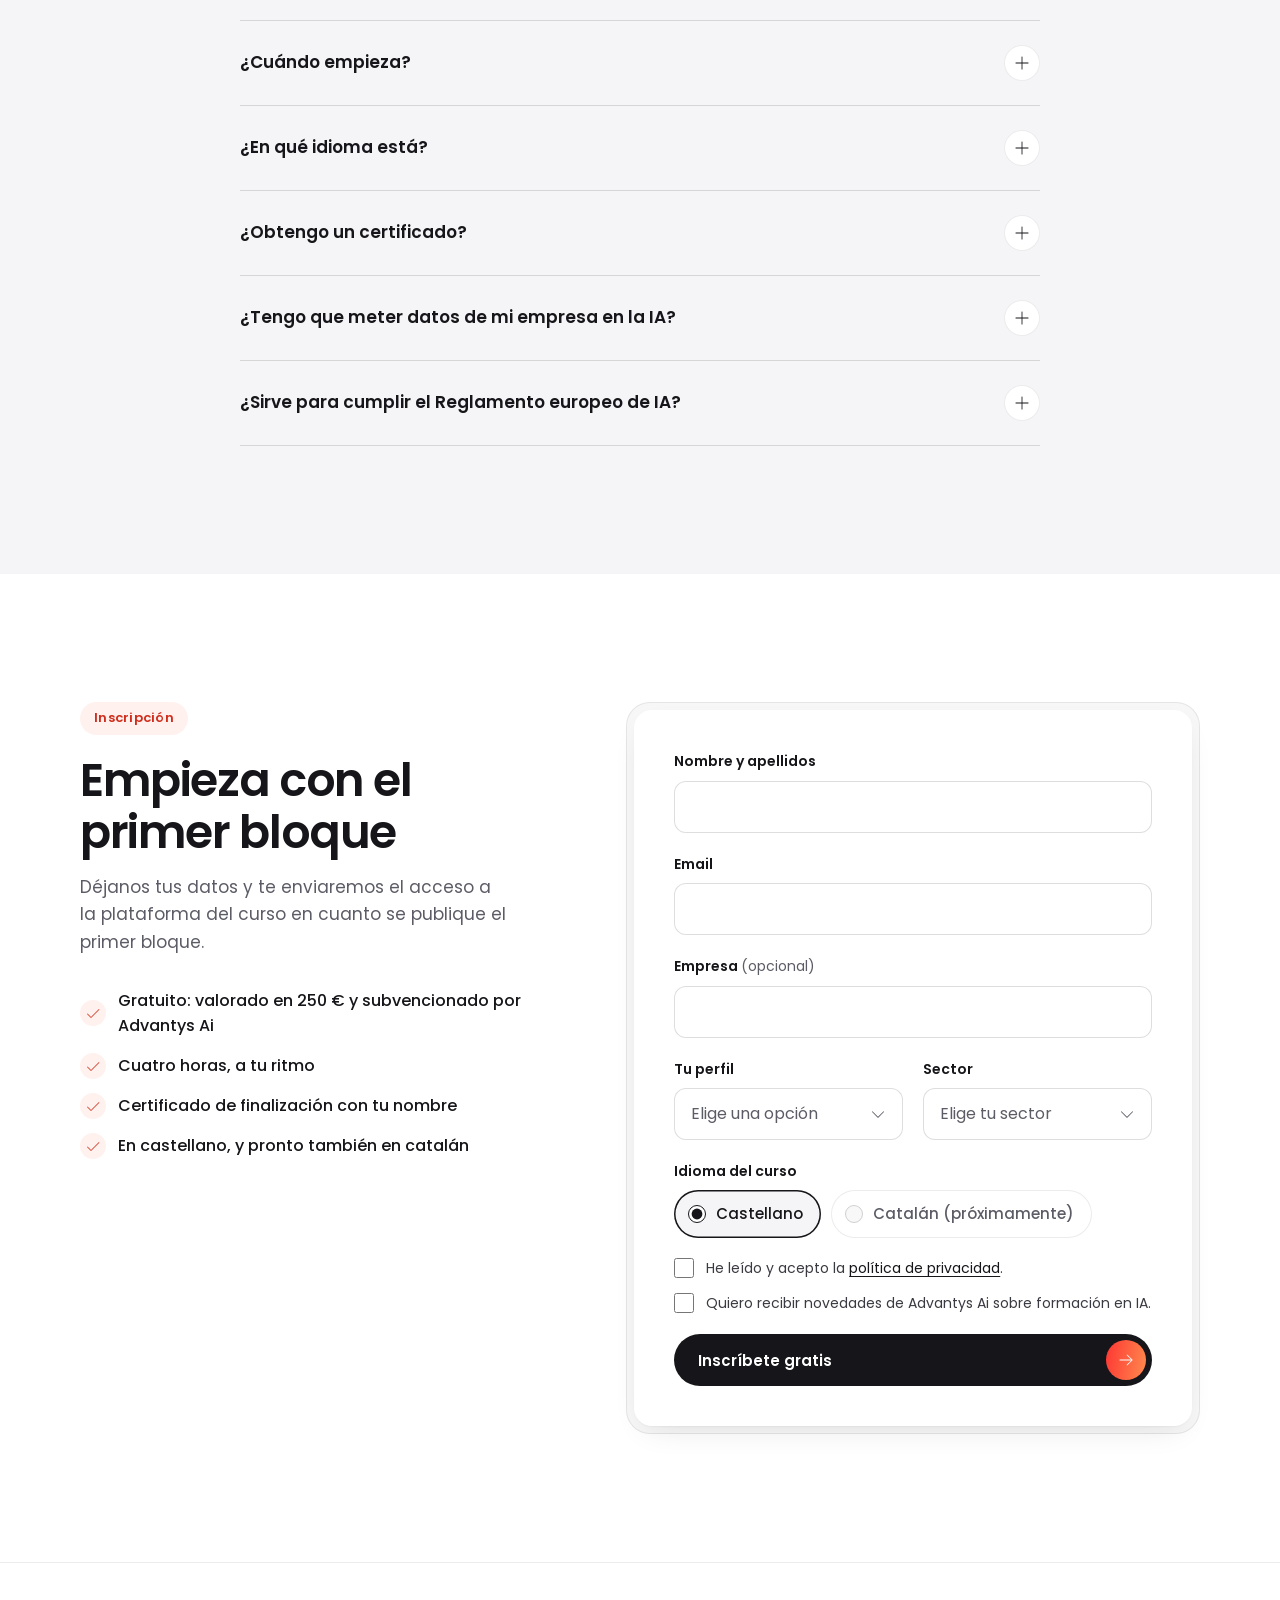
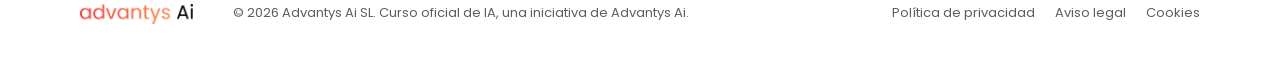
==== commit 2412bd05: "Landing por asociación: logo, textos y etiqueta de origen por entidad colaboradora La misma landing " ====
--- a/index.html
+++ b/index.html
@@ -528,6 +528,7 @@
   </footer>
 
   <script src="assets/js/i18n.js"></script>
+  <script src="assets/js/colaboradores.js"></script>
   <script src="assets/js/main.js"></script>
 </body>
 </html>
--- a/assets/css/styles.css
+++ b/assets/css/styles.css
@@ -1720,3 +1720,26 @@
   .footer-inner { grid-template-columns: minmax(0, 1fr); }
 }
 
+
+/* ---------- Entidad colaboradora (landing de cada asociación) ---------- */
+.brand-group { display: flex; align-items: center; gap: 12px; min-width: 0; }
+.brand-colab { display: flex; align-items: center; gap: 12px; min-width: 0; }
+.brand-colab img { width: auto; max-width: 160px; object-fit: contain; }
+.brand-x { color: var(--muted); font-size: 1rem; line-height: 1; }
+.colab-sep { font-size: 0.875rem; color: var(--muted); }
+.colab-logo { width: auto; max-width: 260px; object-fit: contain; display: block; }
+.colab-link { display: inline-flex; }
+.colab-datos {
+  font-size: 0.8125rem;
+  line-height: 1.5;
+  color: var(--muted);
+  margin: 4px 0 14px;
+}
+@media (max-width: 640px) {
+  .brand-colab img { max-width: 96px; }
+  .brand-group, .brand-colab { gap: 8px; }
+  .colab-logo { max-width: 200px; }
+}
+@media (max-width: 400px) {
+  .brand-colab { display: none; }
+}
